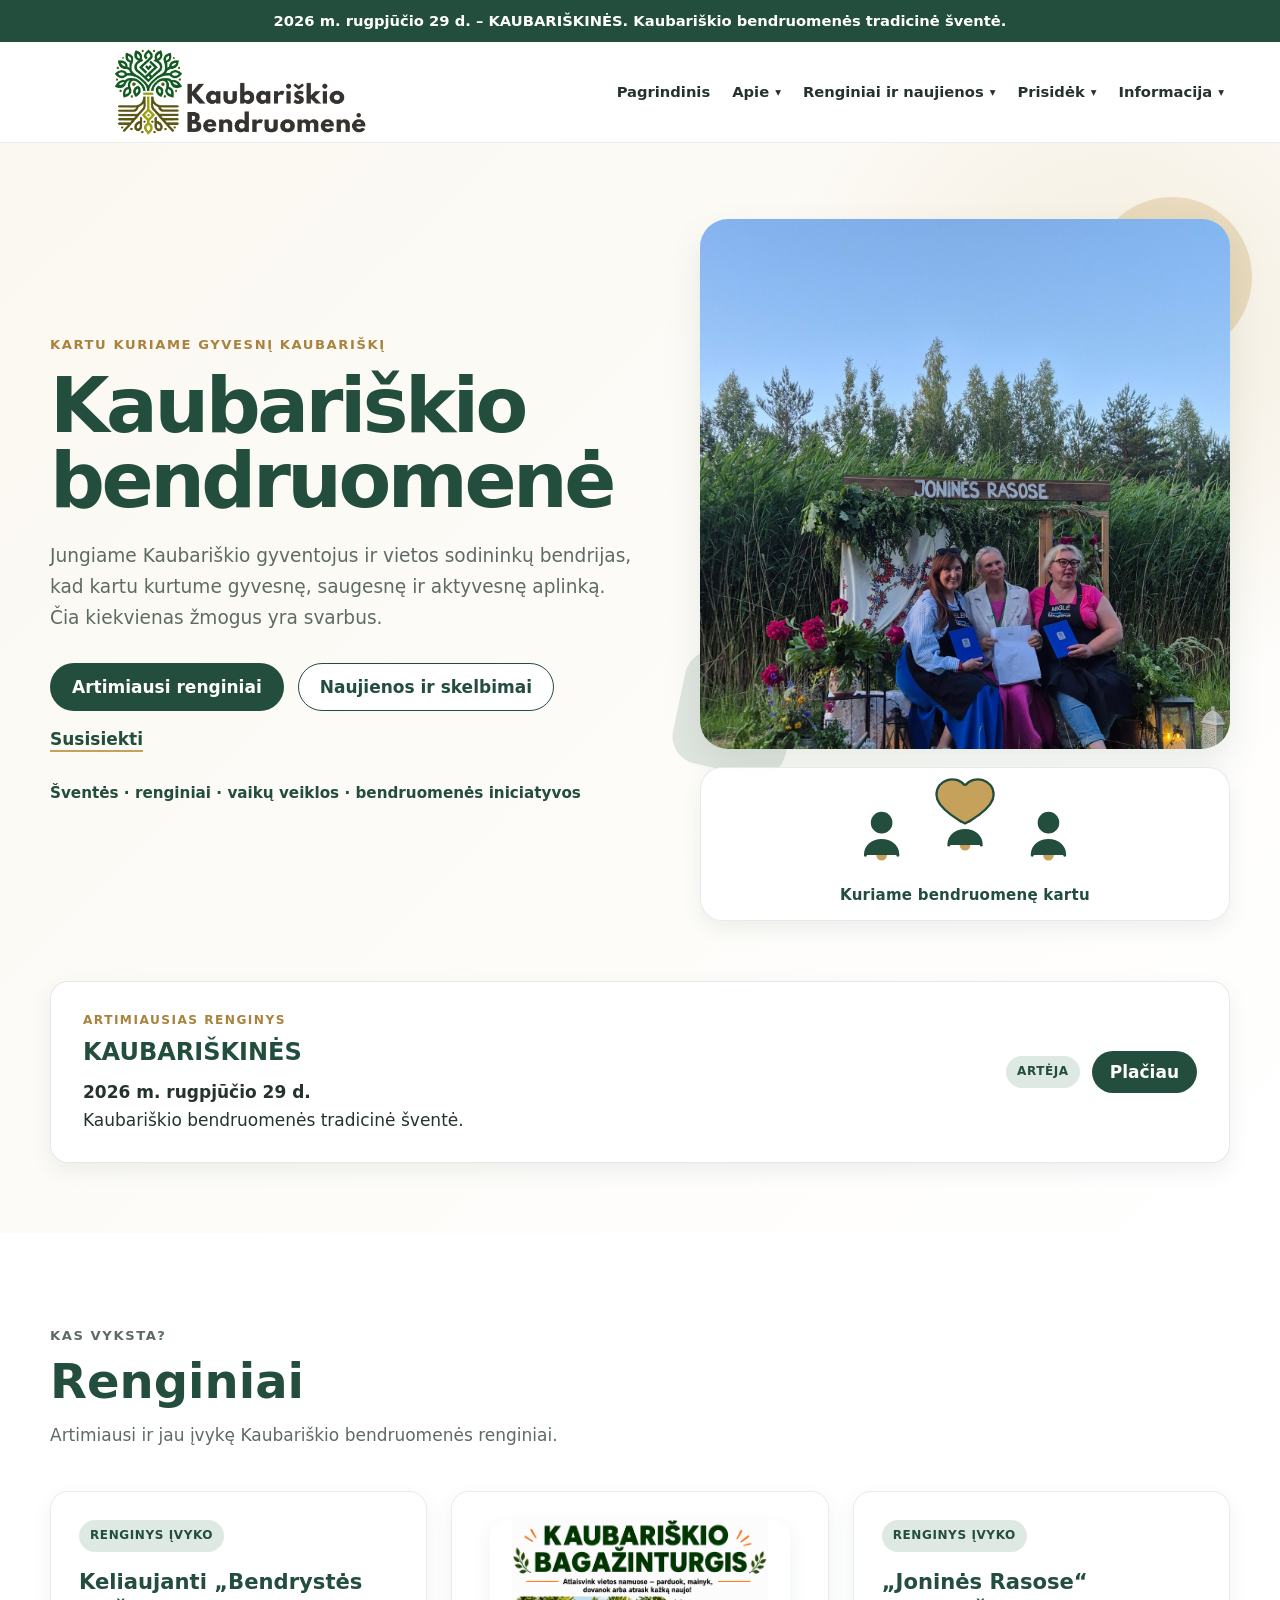
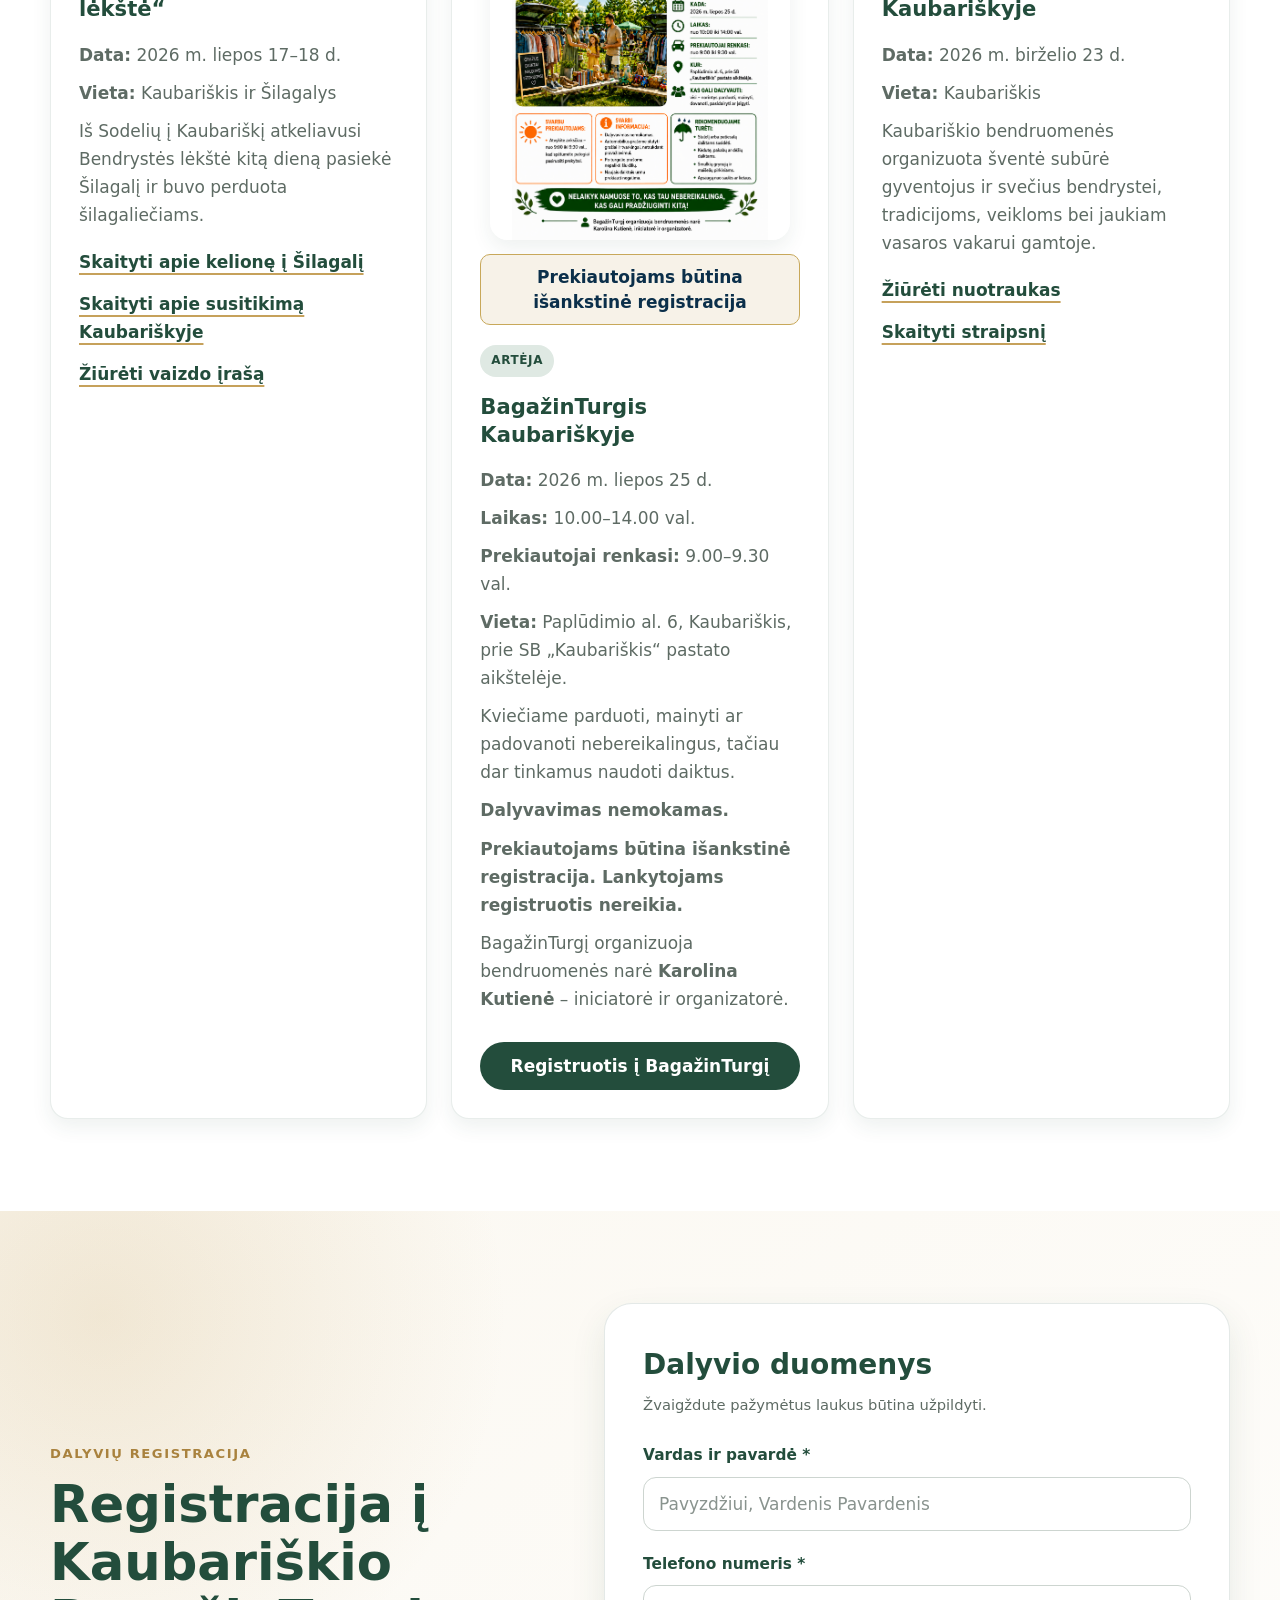
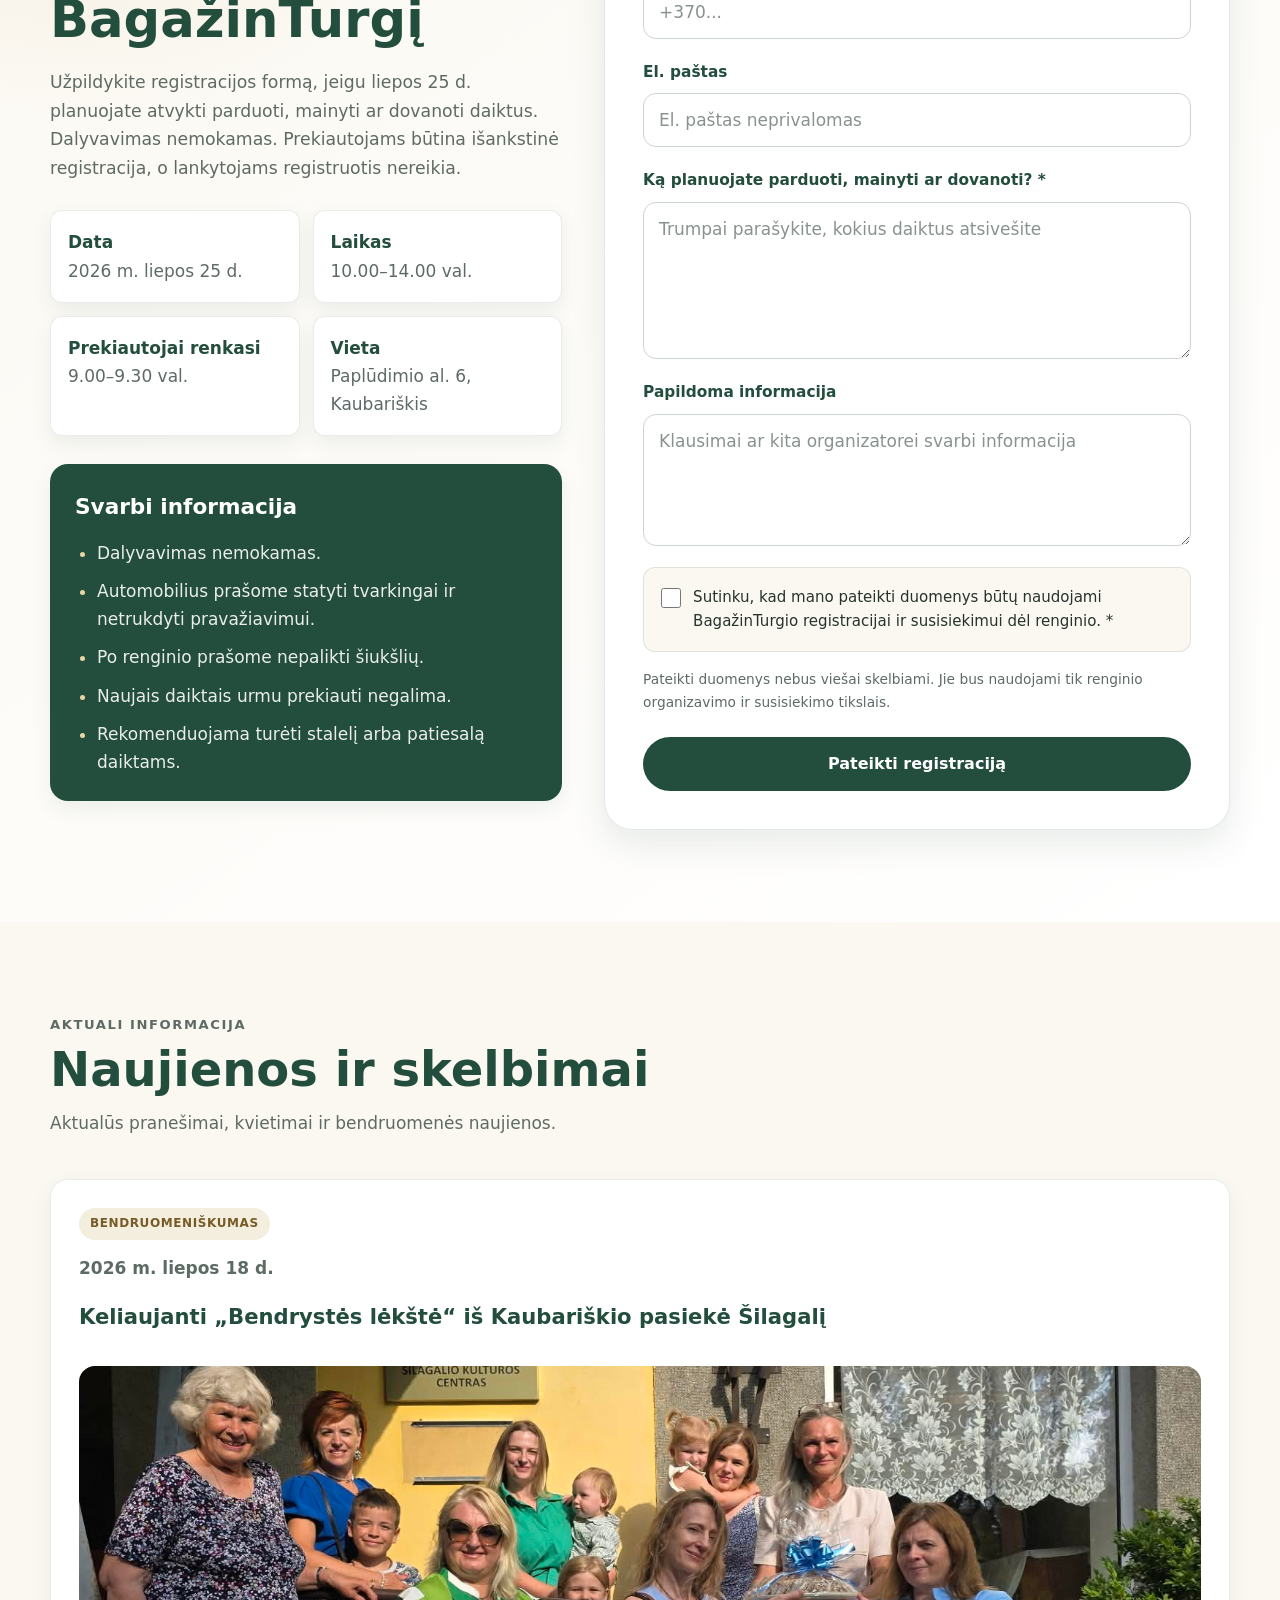
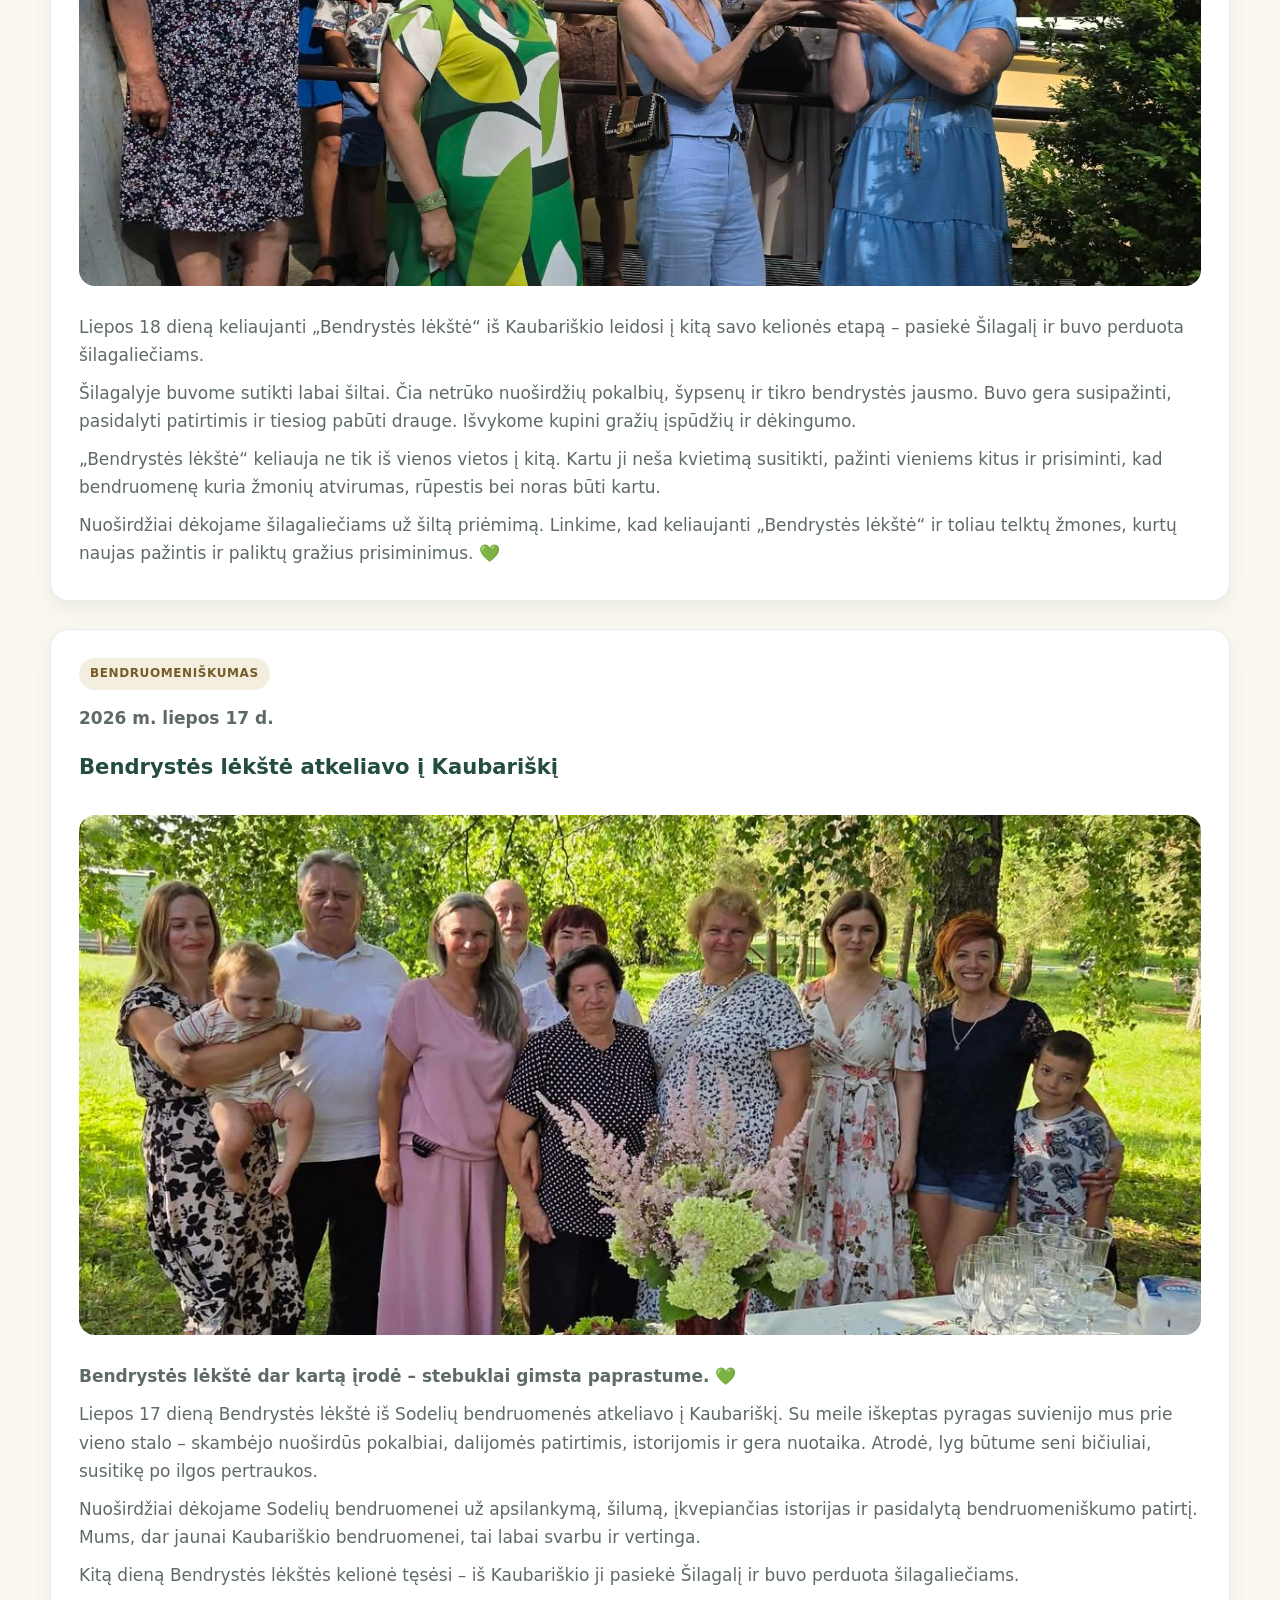
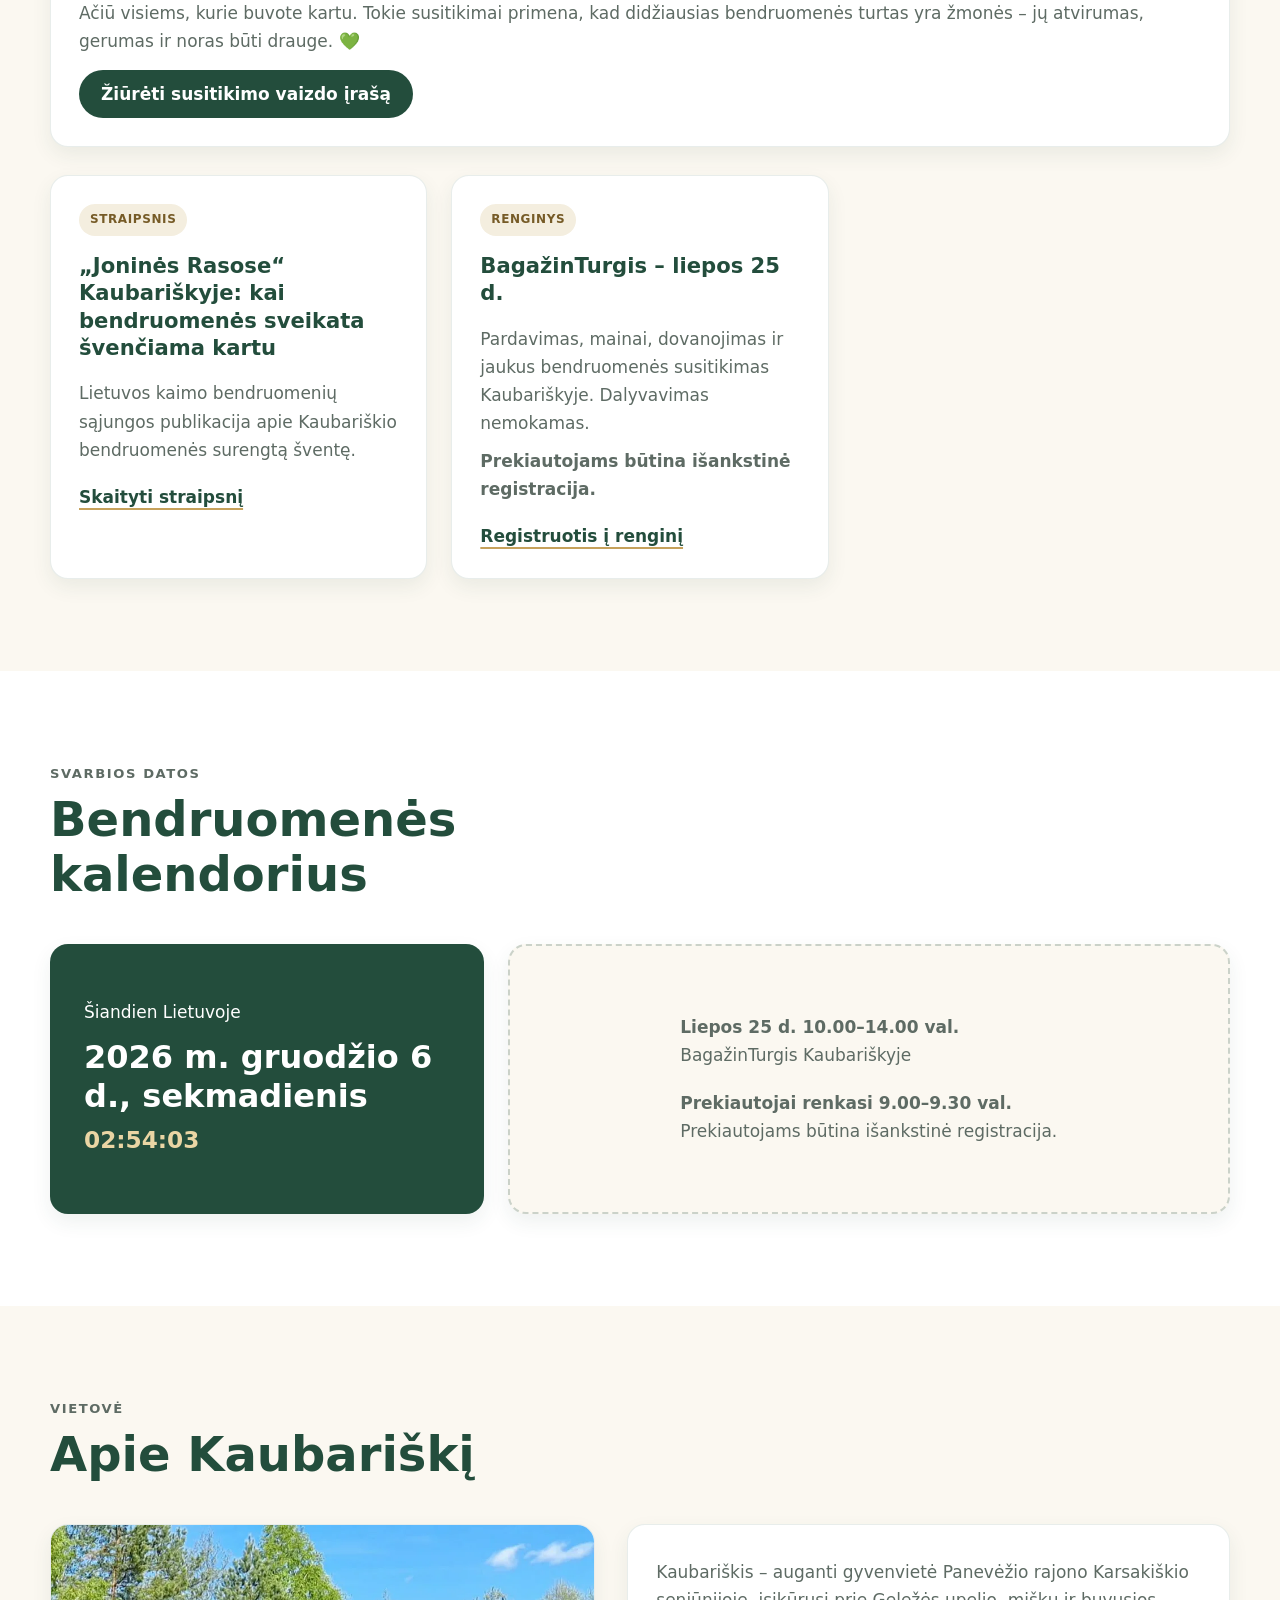
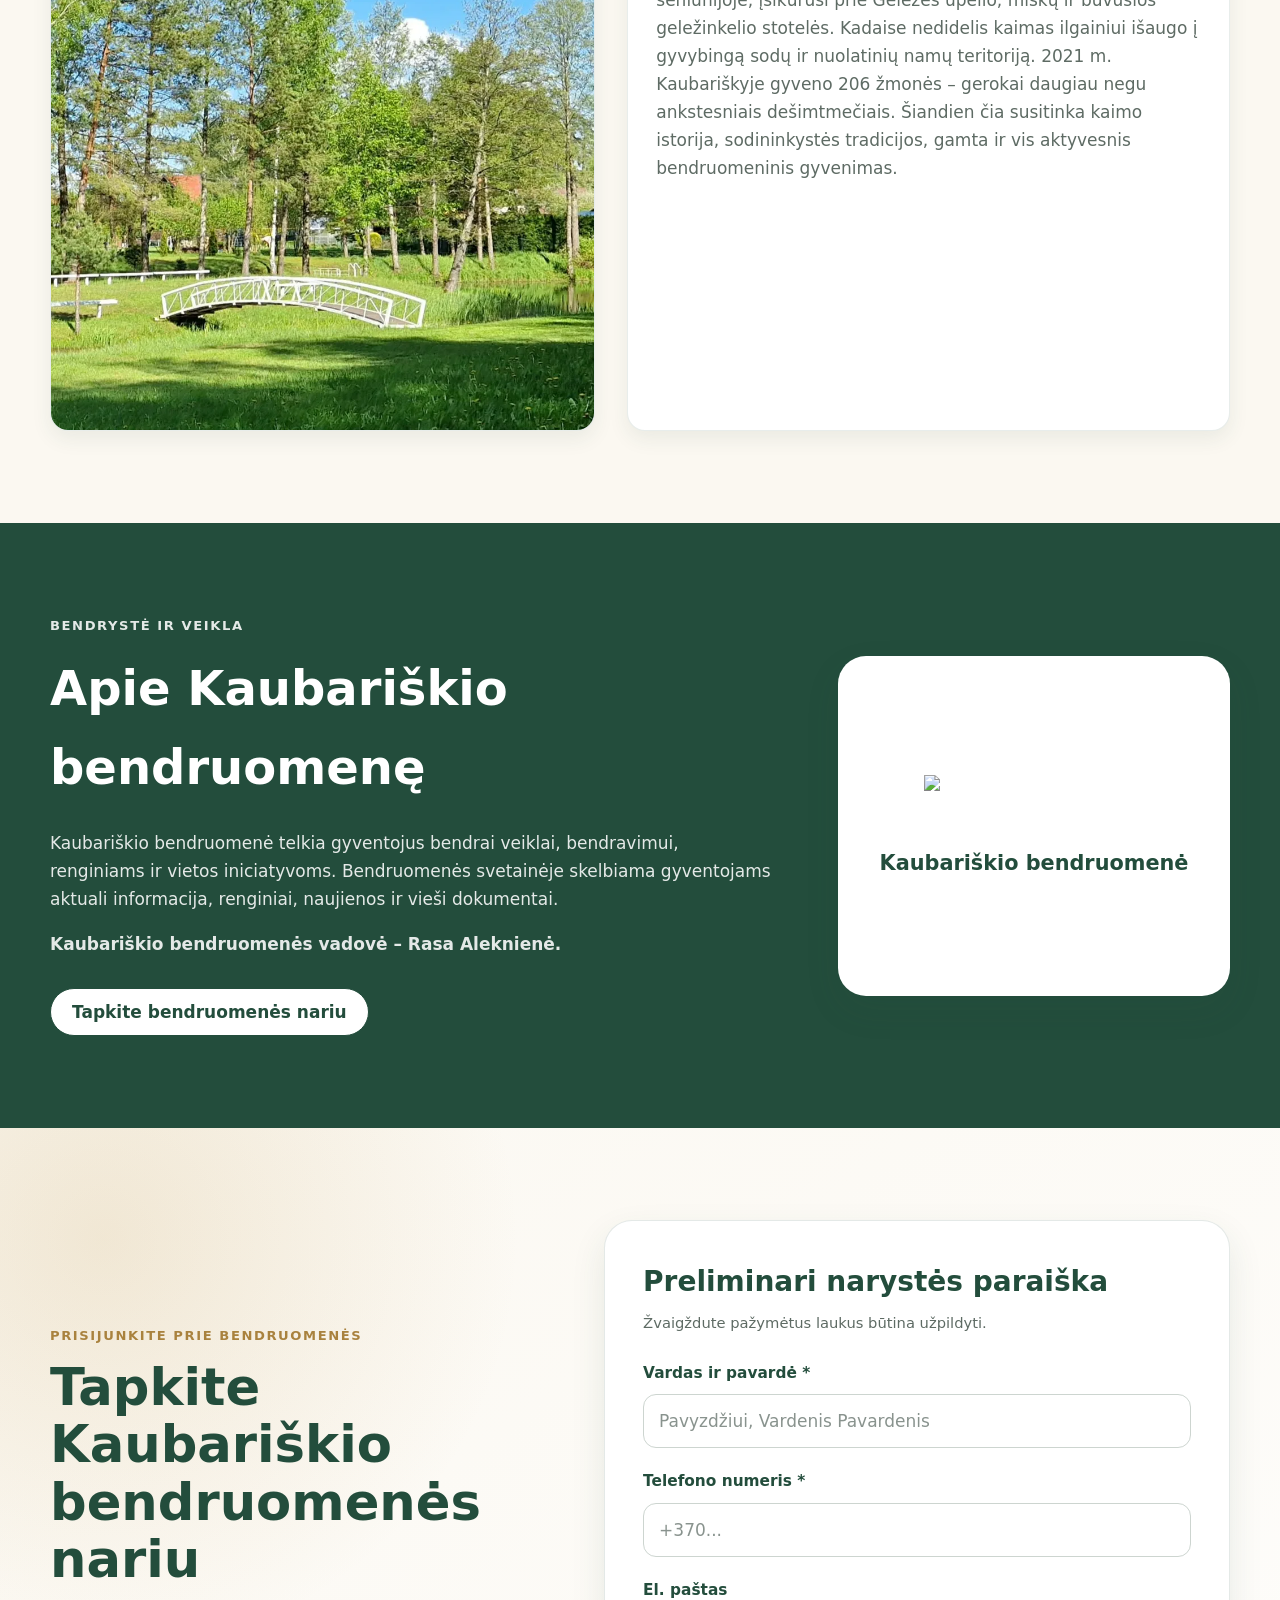
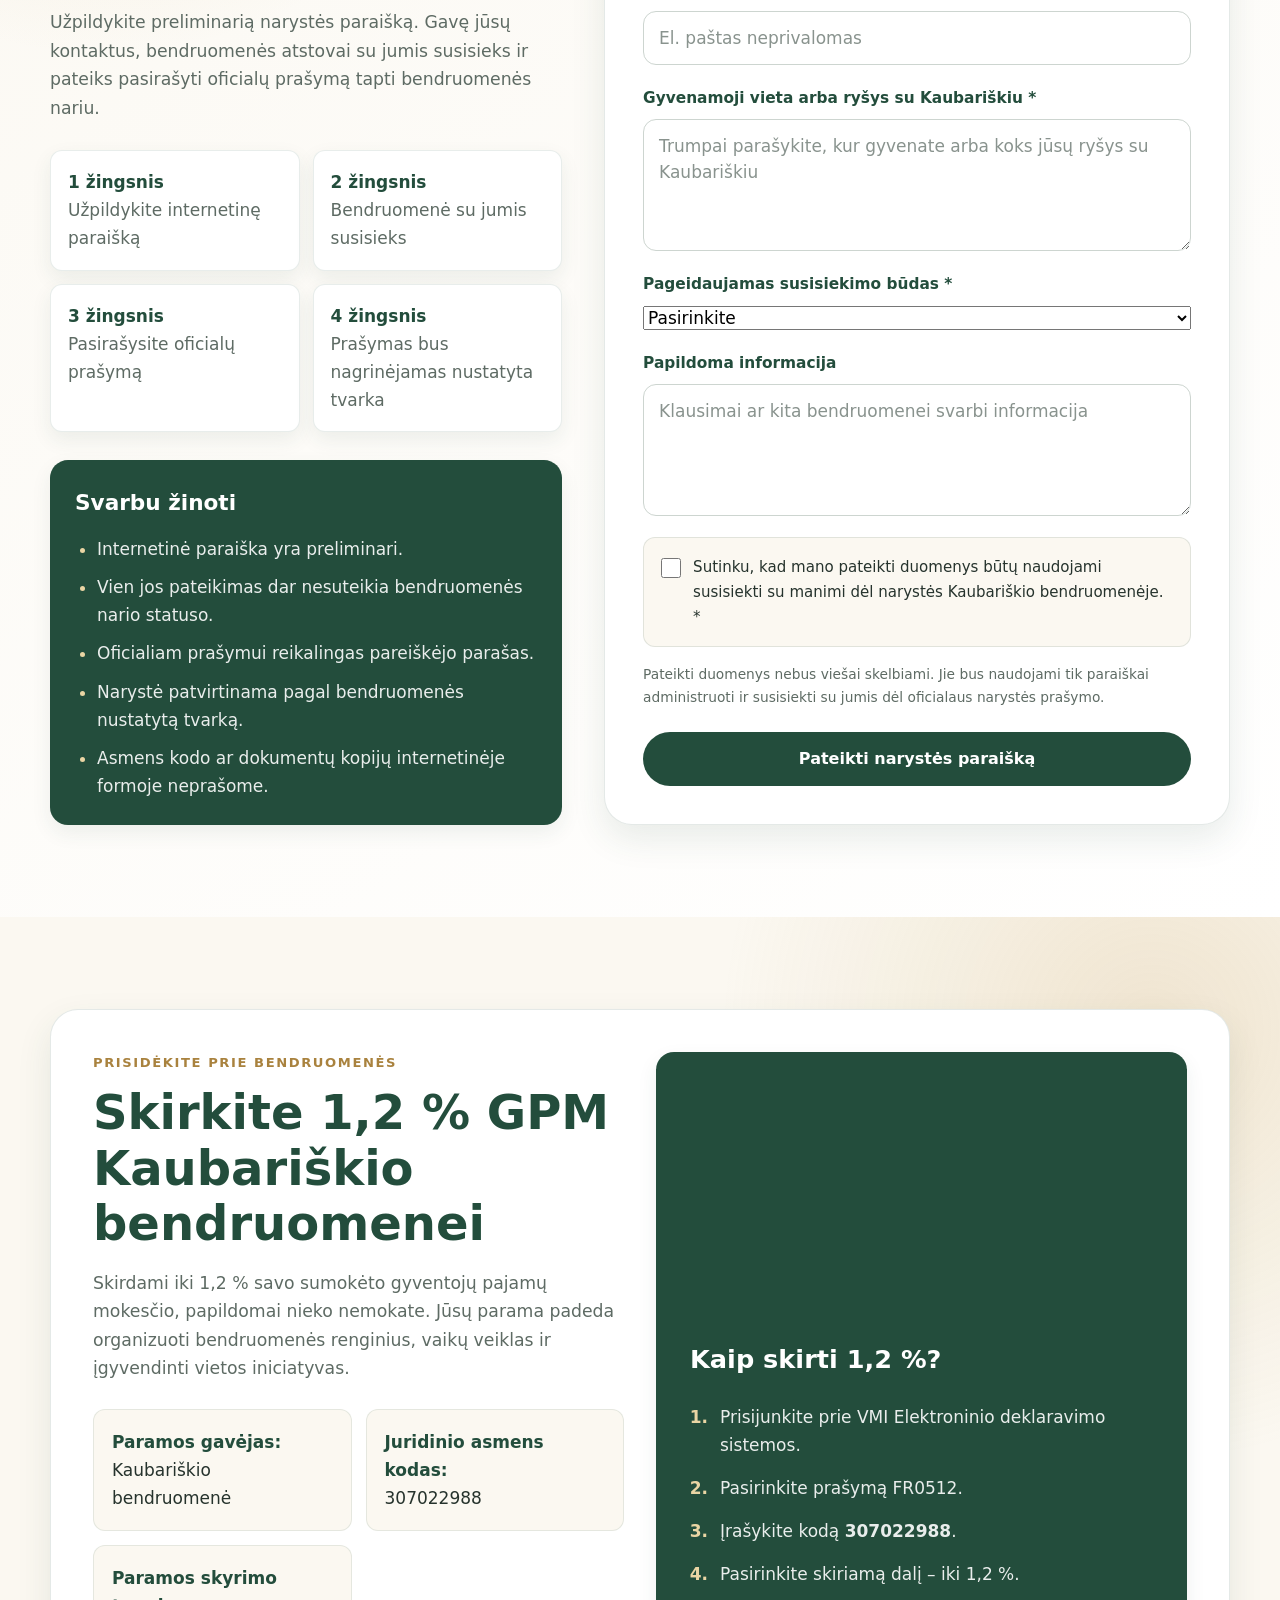
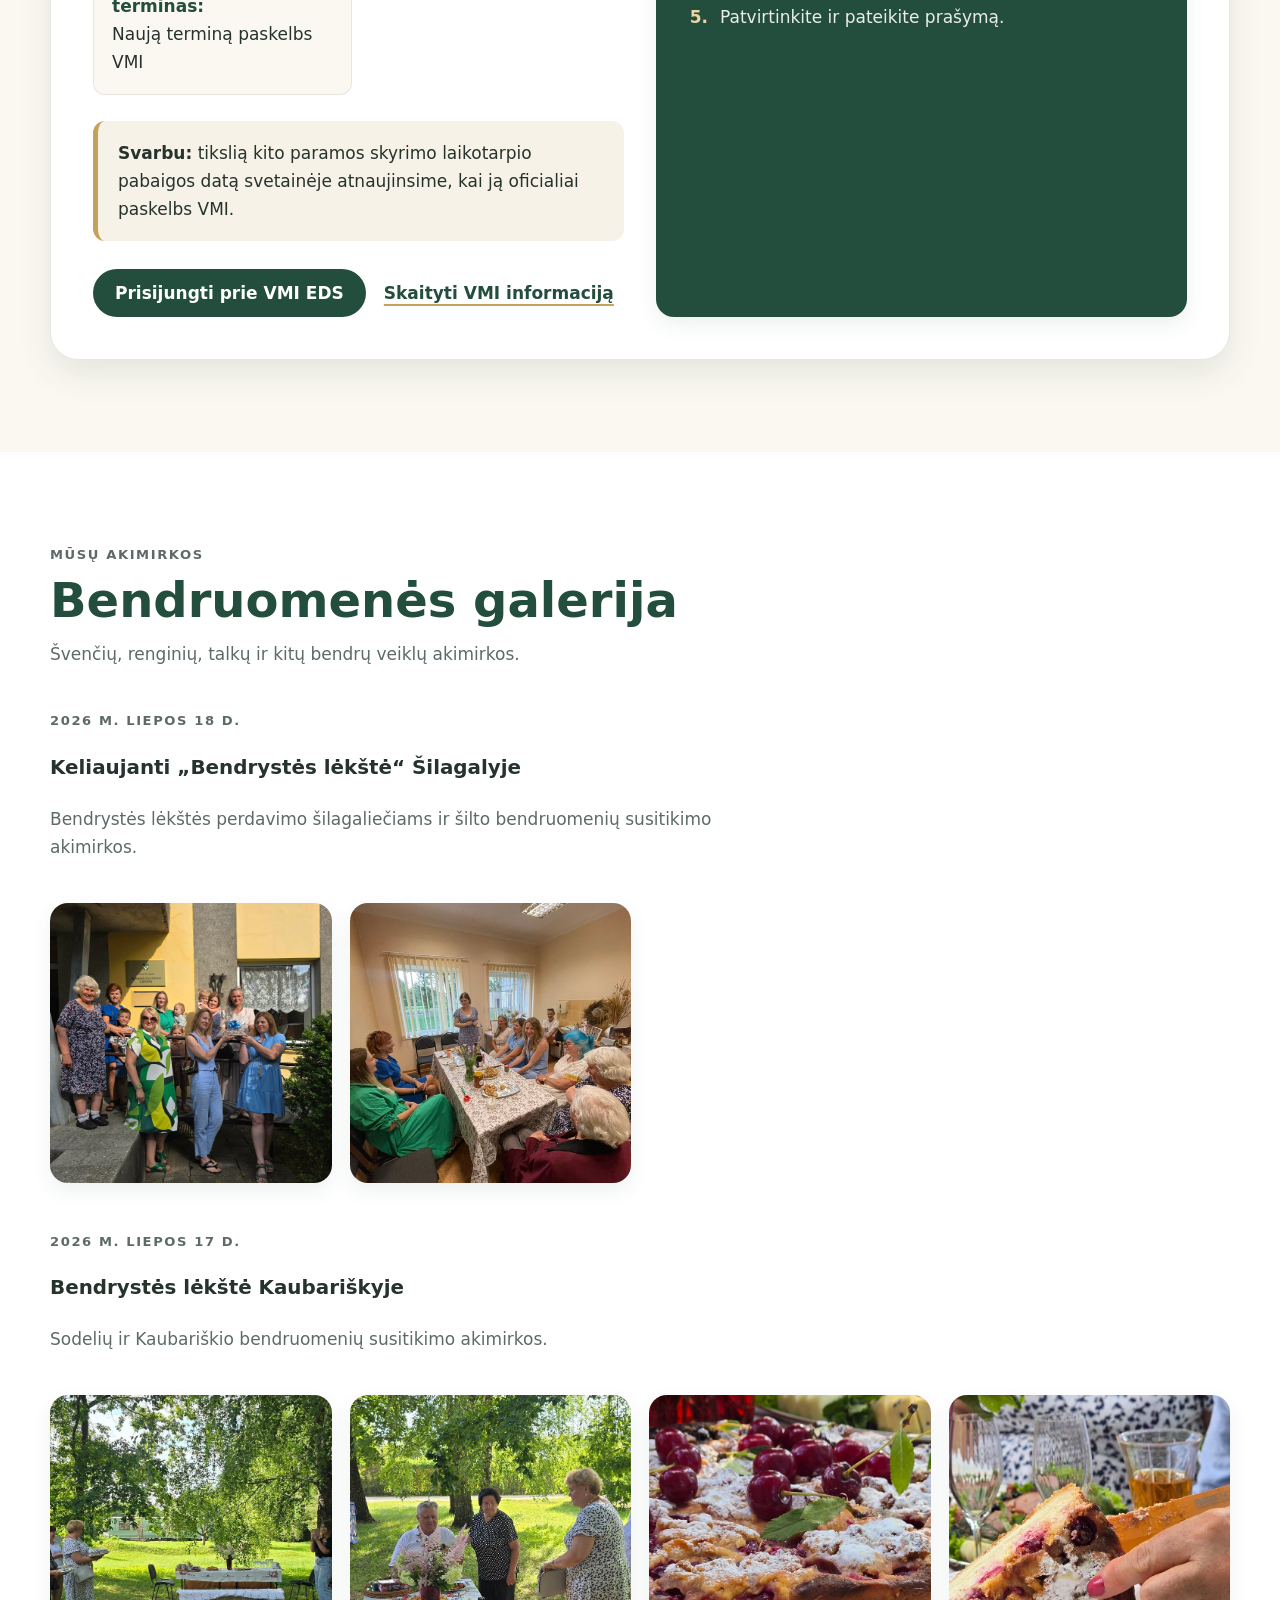
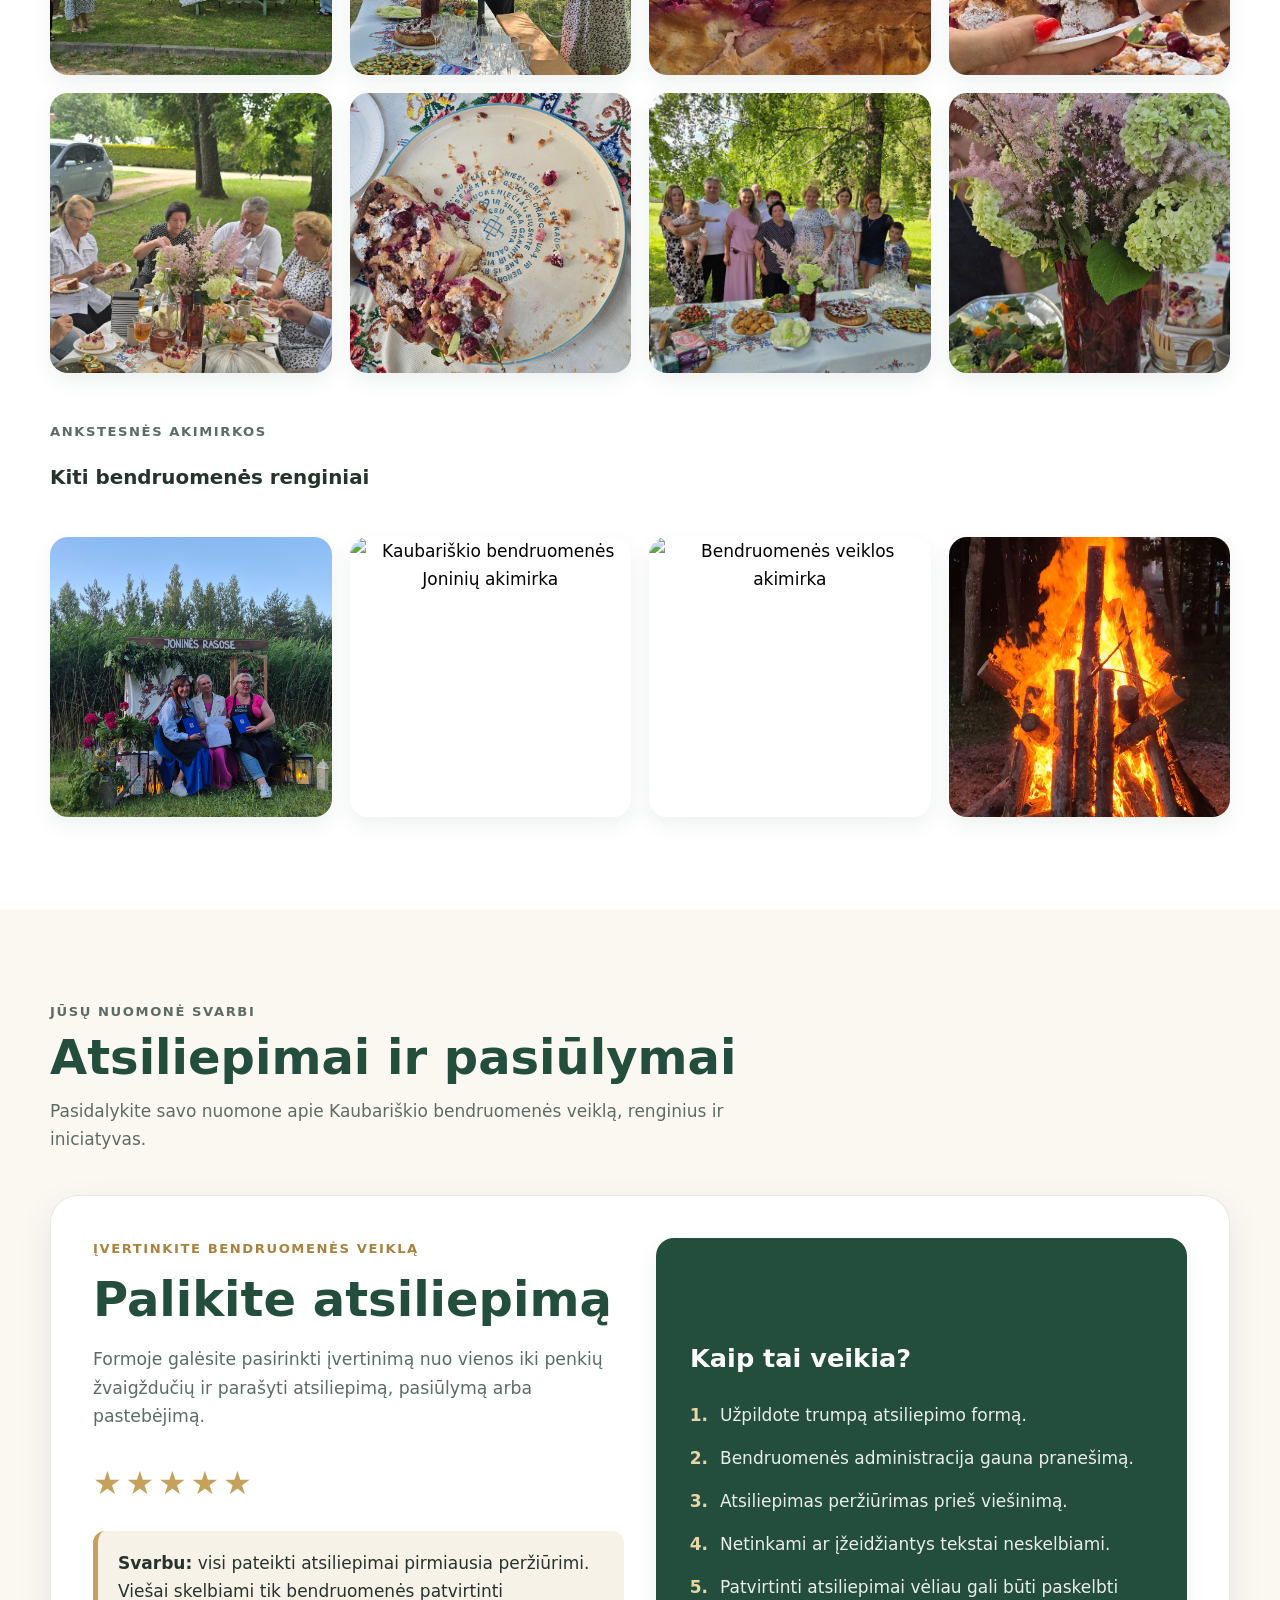
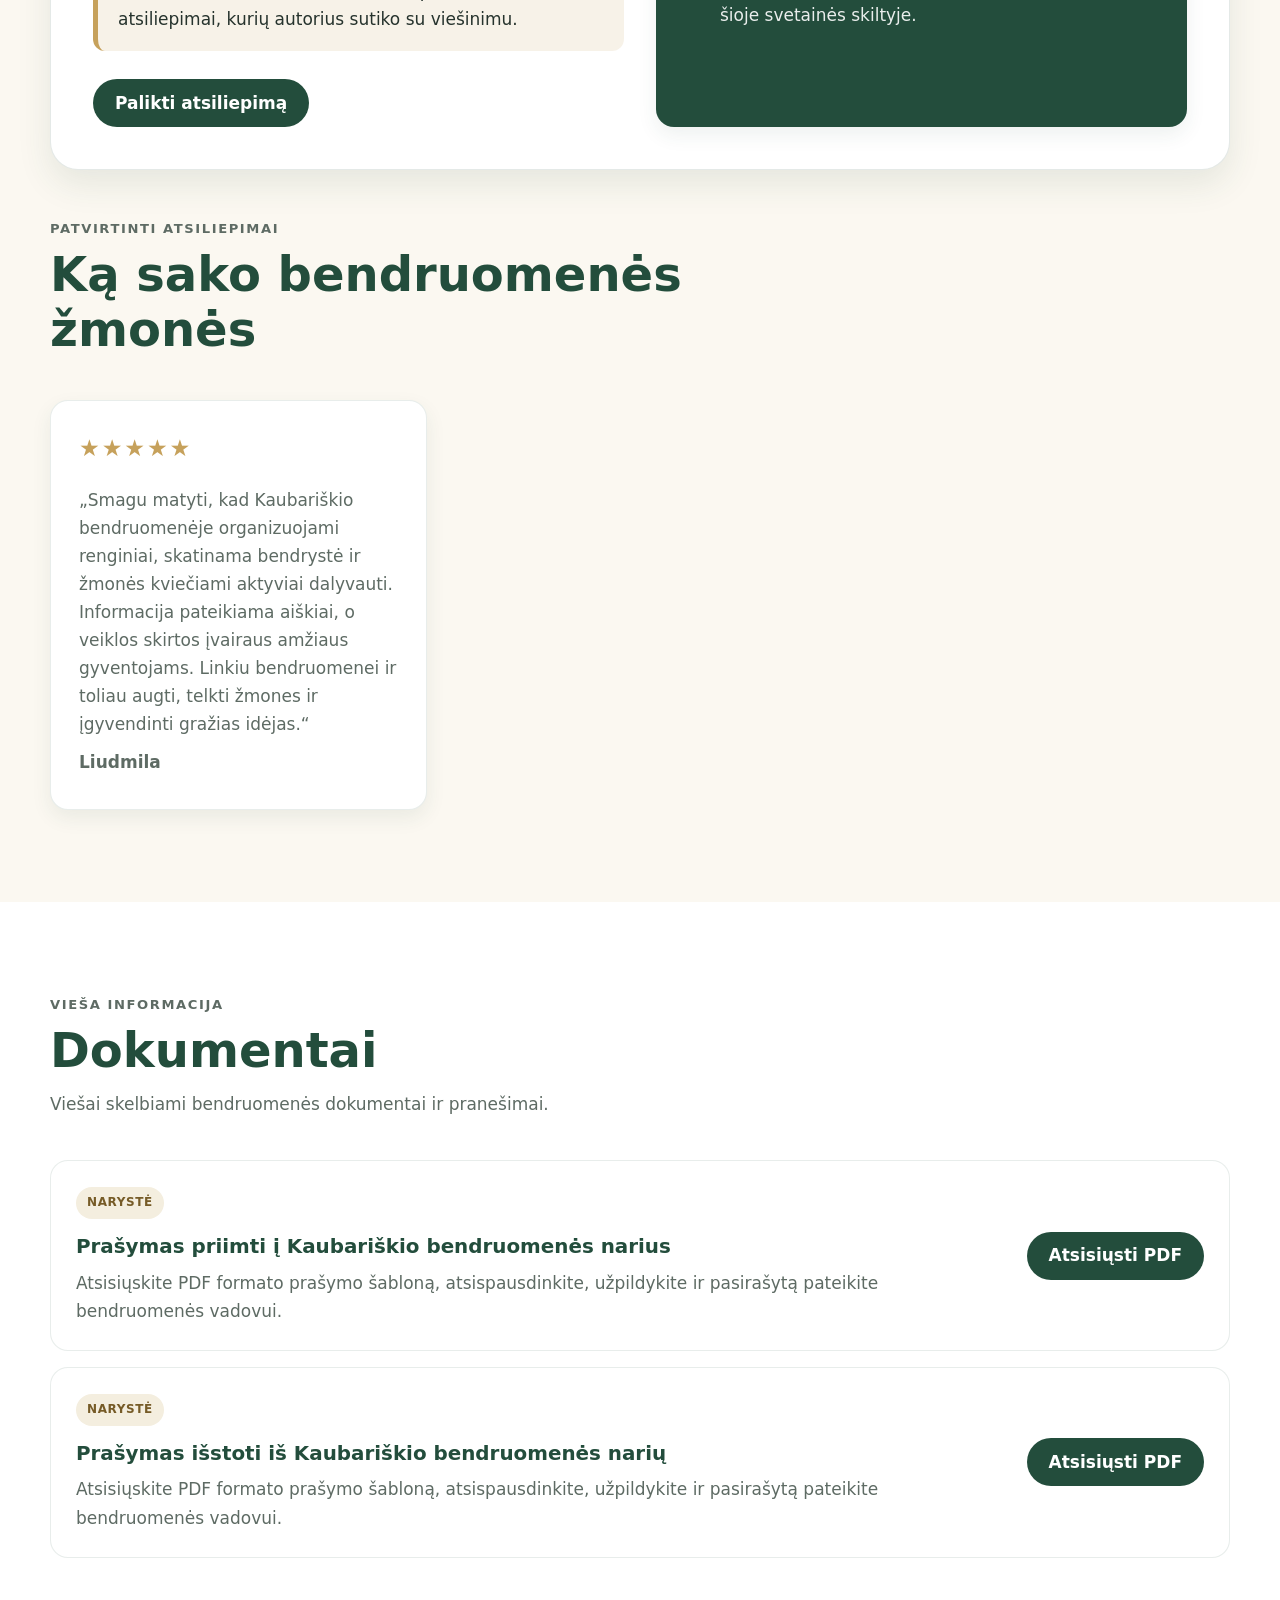
==== index.html @ e6b02a05 "Pridėta skiltis Apie Kaubariškį" ====
<!DOCTYPE html>
<html lang="lt">
<head>
  <meta charset="UTF-8">

  <meta
    name="viewport"
    content="width=device-width, initial-scale=1.0"
  >

  <meta
    name="description"
    content="Kaubariškio bendruomenės renginiai, naujienos, narystė, atsiliepimai, dokumentai ir kontaktinė informacija."
  >

  <title>Kaubariškio bendruomenė</title>

  <link rel="stylesheet" href="style.css">
</head>

<body>

  <div id="reading-progress" aria-hidden="true"></div>

  <div class="announcement-bar">
    <p>
      2026 m. rugpjūčio 29 d. – KAUBARIŠKINĖS. Kaubariškio
      bendruomenės tradicinė šventė.
    </p>
  </div>

  <header class="site-header">
    <div class="container header-inner">

      <a
        class="logo-link"
        href="#pagrindinis"
        aria-label="Grįžti į pradžią"
      >
        <img
          src="images/logo-horizontal.png"
          alt="Kaubariškio bendruomenės logotipas"
          class="main-logo"
        >
      </a>

      <button
        class="mobile-menu-button"
        id="mobile-menu-button"
        type="button"
        aria-label="Atidaryti meniu"
        aria-expanded="false"
        aria-controls="main-navigation"
      >
        <span aria-hidden="true">☰</span>
        <span>MENIU</span>
      </button>

      <nav
        id="main-navigation"
        class="main-navigation"
        aria-label="Pagrindinė navigacija"
      >
        <div class="mobile-drawer-header">
          <span>Meniu</span>

          <button
            class="mobile-menu-close"
            id="mobile-menu-close"
            type="button"
            aria-label="Uždaryti meniu"
          >
            ×
          </button>
        </div>

        <a href="#pagrindinis" class="nav-link">Pagrindinis</a>

        <div class="nav-group">
          <button
            class="nav-group-toggle"
            type="button"
            aria-haspopup="true"
            aria-expanded="false"
            aria-controls="nav-apie"
          >
            Apie
            <span aria-hidden="true">▾</span>
          </button>

          <div
            id="nav-apie"
            class="nav-submenu"
          >
            <a href="#apie-kaubariski">Apie Kaubariškį</a>
            <a href="#apie-mus">Apie bendruomenę</a>
          </div>
        </div>

        <div class="nav-group">
          <button
            class="nav-group-toggle"
            type="button"
            aria-haspopup="true"
            aria-expanded="false"
            aria-controls="nav-renginiai"
          >
            Renginiai ir naujienos
            <span aria-hidden="true">▾</span>
          </button>

          <div
            id="nav-renginiai"
            class="nav-submenu"
          >
            <a href="#artimiausi-renginiai">Artimiausi renginiai</a>
            <a href="#naujienos">Naujienos ir skelbimai</a>
            <a href="#kalendorius">Kalendorius</a>
            <a href="#galerija">Galerija</a>
          </div>
        </div>

        <div class="nav-group">
          <button
            class="nav-group-toggle"
            type="button"
            aria-haspopup="true"
            aria-expanded="false"
            aria-controls="nav-prisidek"
          >
            Prisidėk
            <span aria-hidden="true">▾</span>
          </button>

          <div
            id="nav-prisidek"
            class="nav-submenu"
          >
            <a href="#naryste">Narystė</a>
            <a href="#parama">Parama</a>
            <a href="#atsiliepimai">Atsiliepimai ir pasiūlymai</a>
          </div>
        </div>

        <div class="nav-group">
          <button
            class="nav-group-toggle"
            type="button"
            aria-haspopup="true"
            aria-expanded="false"
            aria-controls="nav-informacija"
          >
            Informacija
            <span aria-hidden="true">▾</span>
          </button>

          <div
            id="nav-informacija"
            class="nav-submenu"
          >
            <a href="#dokumentai">Dokumentai</a>
            <a href="#kontaktai">Kontaktai</a>
          </div>
        </div>
      </nav>

    </div>
  </header>

  <div
    class="mobile-menu-overlay"
    id="mobile-menu-overlay"
    hidden
  ></div>

  <main>

    <section id="pagrindinis" class="hero-section">
      <div class="container hero-grid">

        <div class="hero-content">

          <p class="eyebrow">
            Kartu kuriame gyvesnį Kaubariškį
          </p>

          <h1>Kaubariškio bendruomenė</h1>

          <p class="hero-intro">
            Jungiame Kaubariškio gyventojus ir vietos sodininkų
            bendrijas, kad kartu kurtume gyvesnę, saugesnę ir
            aktyvesnę aplinką. Čia kiekvienas žmogus yra svarbus.
          </p>

          <div class="hero-buttons">

            <a
              class="button button-primary"
              href="#renginiai"
            >
              Artimiausi renginiai
            </a>

            <a
              class="button button-secondary"
              href="#naujienos"
            >
              Naujienos ir skelbimai
            </a>

            <a
              class="text-link"
              href="#kontaktai"
            >
              Susisiekti
            </a>

          </div>

          <p class="activity-line">
            Šventės · renginiai · vaikų veiklos · bendruomenės iniciatyvos
          </p>

        </div>

        <div class="hero-visual-column">

          <div class="hero-image-wrapper">

            <img
              src="images/hero-jonines.jpg"
              alt="Kaubariškio bendruomenės renginio akimirka"
              class="hero-image"
              fetchpriority="high"
            >

          </div>

          <div
            class="community-animation-card"
            aria-hidden="true"
          >

            <svg
              class="community-animation"
              viewBox="0 0 360 145"
              xmlns="http://www.w3.org/2000/svg"
            >

              <path
                class="community-path community-path-one"
                d="M72 105 C110 65, 143 59, 180 92"
              />

              <path
                class="community-path community-path-two"
                d="M180 92 C217 59, 250 65, 288 105"
              />

              <path
                class="community-path community-path-three"
                d="M72 105 C130 132, 230 132, 288 105"
              />

              <circle
                class="community-dot community-dot-one"
                cx="72"
                cy="105"
                r="7"
              />

              <circle
                class="community-dot community-dot-two"
                cx="180"
                cy="92"
                r="7"
              />

              <circle
                class="community-dot community-dot-three"
                cx="288"
                cy="105"
                r="7"
              />

              <g class="community-person community-person-one">
                <circle cx="72" cy="63" r="12" />
                <path d="M51 105 C51 80, 93 80, 93 105" />
              </g>

              <g class="community-person community-person-two">
                <circle cx="180" cy="50" r="12" />
                <path d="M159 92 C159 67, 201 67, 201 92" />
              </g>

              <g class="community-person community-person-three">
                <circle cx="288" cy="63" r="12" />
                <path d="M267 105 C267 80, 309 80, 309 105" />
              </g>

              <g class="community-heart">

                <path
                  d="M180 15
                     C168 0, 143 7, 143 27
                     C143 46, 180 64, 180 64
                     C180 64, 217 46, 217 27
                     C217 7, 192 0, 180 15"
                />

              </g>

            </svg>

            <p class="community-animation-text">
              Kuriame bendruomenę kartu
            </p>

          </div>

        </div>

      </div>

      <div class="container">

        <article
          id="artimiausi-renginiai"
          class="featured-event-card"
        >

          <div>

            <p class="event-label">
              ARTIMIAUSIAS RENGINYS
            </p>

            <h2>
              KAUBARIŠKINĖS
            </h2>

            <p>
              <strong>2026 m. rugpjūčio 29 d.</strong><br>
              Kaubariškio bendruomenės tradicinė šventė.
            </p>

          </div>

          <div class="event-card-actions">

            <span class="status-badge">
              ARTĖJA
            </span>

            <a
              href="#renginiai"
              class="button button-small"
            >
              Plačiau
            </a>

          </div>

        </article>

      </div>
    </section>

    <section id="renginiai" class="section">
      <div class="container">

        <div class="section-heading">

          <p class="eyebrow">
            Kas vyksta?
          </p>

          <h2>Renginiai</h2>

          <p>
            Artimiausi ir jau įvykę Kaubariškio bendruomenės renginiai.
          </p>

        </div>

        <div class="card-grid three-columns">

          <article
            id="bendrystes-lekste"
            class="content-card"
          >

            <span class="status-badge">
              RENGINYS ĮVYKO
            </span>

            <h3>
              Keliaujanti „Bendrystės lėkštė“
            </h3>

            <p>
              <strong>Data:</strong>
              2026 m. liepos 17–18 d.
            </p>

            <p>
              <strong>Vieta:</strong>
              Kaubariškis ir Šilagalys
            </p>

            <p>
              Iš Sodelių į Kaubariškį atkeliavusi Bendrystės lėkštė
              kitą dieną pasiekė Šilagalį ir buvo perduota
              šilagaliečiams.
            </p>

            <a
              href="#bendrystes-lekste-silagalyje-naujiena"
              class="card-link"
            >
              Skaityti apie kelionę į Šilagalį
            </a>

            <a
              href="#bendrystes-lekste-naujiena"
              class="card-link"
            >
              Skaityti apie susitikimą Kaubariškyje
            </a>

            <a
              href="https://www.facebook.com/share/r/1BbCs1cFWz/"
              class="card-link"
              target="_blank"
              rel="noopener noreferrer"
            >
              Žiūrėti vaizdo įrašą
            </a>

          </article>

          <article
            id="bagazinturgis"
            class="content-card"
          >

            <button
              class="event-poster-button gallery-item"
              type="button"
              aria-label="Atidaryti BagažinTurgio skelbimą"
              style="
                display: block;
                width: min(100%, 300px);
                margin: 0 auto 14px;
              "
            >

              <img
                src="images/bagazinturgis-2026-07-25.png"
                alt="Kaubariškio BagažinTurgio skelbimas"
                class="event-poster-image"
                loading="lazy"
              >

            </button>

            <p
              style="
                max-width: 340px;
                margin: 0 auto 20px;
                padding: 10px 14px;
                border: 1px solid #c8a85a;
                border-radius: 10px;
                background: #f7f2e8;
                color: #0b2f4a;
                text-align: center;
                font-weight: 700;
                line-height: 1.45;
              "
            >
              Prekiautojams būtina išankstinė registracija
            </p>

            <span class="status-badge">
              ARTĖJA
            </span>

            <h3>
              BagažinTurgis Kaubariškyje
            </h3>

            <p>
              <strong>Data:</strong>
              2026 m. liepos 25 d.
            </p>

            <p>
              <strong>Laikas:</strong>
              10.00–14.00 val.
            </p>

            <p>
              <strong>Prekiautojai renkasi:</strong>
              9.00–9.30 val.
            </p>

            <p>
              <strong>Vieta:</strong>
              Paplūdimio al. 6, Kaubariškis, prie SB „Kaubariškis“
              pastato aikštelėje.
            </p>

            <p>
              Kviečiame parduoti, mainyti ar padovanoti nebereikalingus,
              tačiau dar tinkamus naudoti daiktus.
            </p>

            <p>
              <strong>Dalyvavimas nemokamas.</strong>
            </p>

            <p>
              <strong>
                Prekiautojams būtina išankstinė registracija.
                Lankytojams registruotis nereikia.
              </strong>
            </p>

            <p>
              BagažinTurgį organizuoja bendruomenės narė
              <strong>Karolina Kutienė</strong> – iniciatorė ir
              organizatorė.
            </p>

            <a
              href="#bagazinturgio-registracija"
              class="button button-primary event-register-button"
            >
              Registruotis į BagažinTurgį
            </a>

          </article>

          <article
            id="jonines-rasose"
            class="content-card"
          >

            <span class="status-badge">
              RENGINYS ĮVYKO
            </span>

            <h3>
              „Joninės Rasose“ Kaubariškyje
            </h3>

            <p>
              <strong>Data:</strong>
              2026 m. birželio 23 d.
            </p>

            <p>
              <strong>Vieta:</strong>
              Kaubariškis
            </p>

            <p>
              Kaubariškio bendruomenės organizuota šventė subūrė
              gyventojus ir svečius bendrystei, tradicijoms, veikloms
              bei jaukiam vasaros vakarui gamtoje.
            </p>

            <a
              href="#galerija"
              class="card-link"
            >
              Žiūrėti nuotraukas
            </a>

            <a
              href="https://lkbs.net/jonines-rasose-kaubariskyje-kai-bendruomenes-sveikata-svenciama-kartu/"
              class="card-link"
              target="_blank"
              rel="noopener noreferrer"
            >
              Skaityti straipsnį
            </a>

          </article>

        </div>

      </div>
    </section>

    <section
      id="bagazinturgio-registracija"
      class="section registration-section"
    >
      <div class="container">

        <div class="registration-layout">

          <div class="registration-information">

            <p class="eyebrow">
              Dalyvių registracija
            </p>

            <h2>
              Registracija į Kaubariškio BagažinTurgį
            </h2>

            <p class="registration-intro">
              Užpildykite registracijos formą, jeigu liepos 25 d.
              planuojate atvykti parduoti, mainyti ar dovanoti daiktus.
              Dalyvavimas nemokamas. Prekiautojams būtina išankstinė
              registracija, o lankytojams registruotis nereikia.
            </p>

            <div class="registration-event-details">

              <p>
                <strong>Data</strong><br>
                2026 m. liepos 25 d.
              </p>

              <p>
                <strong>Laikas</strong><br>
                10.00–14.00 val.
              </p>

              <p>
                <strong>Prekiautojai renkasi</strong><br>
                9.00–9.30 val.
              </p>

              <p>
                <strong>Vieta</strong><br>
                Paplūdimio al. 6, Kaubariškis
              </p>

            </div>

            <div class="registration-rules">

              <h3>Svarbi informacija</h3>

              <ul>
                <li>Dalyvavimas nemokamas.</li>

                <li>
                  Automobilius prašome statyti tvarkingai ir netrukdyti
                  pravažiavimui.
                </li>

                <li>
                  Po renginio prašome nepalikti šiukšlių.
                </li>

                <li>
                  Naujais daiktais urmu prekiauti negalima.
                </li>

                <li>
                  Rekomenduojama turėti stalelį arba patiesalą daiktams.
                </li>
              </ul>

            </div>

          </div>

          <div class="registration-form-card">

            <h3>Dalyvio duomenys</h3>

            <p class="form-required-note">
              Žvaigždute pažymėtus laukus būtina užpildyti.
            </p>

            <form
              id="bagazinturgio-registration-form"
              class="registration-form"
              action="https://script.google.com/macros/s/AKfycbxAo8pCEHTo5eNbe7zWEr3NZS5cnqPhtFqckhrx7pjP05iD-Nhl7WcX8Y4BTlx3MQir/exec"
              method="POST"
              target="registration-response-frame"
            >

              <div class="form-field">

                <label for="registration-name">
                  Vardas ir pavardė *
                </label>

                <input
                  id="registration-name"
                  name="vardas"
                  type="text"
                  autocomplete="name"
                  required
                  maxlength="120"
                  placeholder="Pavyzdžiui, Vardenis Pavardenis"
                >

              </div>

              <div class="form-field">

                <label for="registration-phone">
                  Telefono numeris *
                </label>

                <input
                  id="registration-phone"
                  name="telefonas"
                  type="tel"
                  autocomplete="tel"
                  required
                  maxlength="40"
                  placeholder="+370..."
                >

              </div>

              <div class="form-field">

                <label for="registration-email">
                  El. paštas
                </label>

                <input
                  id="registration-email"
                  name="el_pastas"
                  type="email"
                  autocomplete="email"
                  maxlength="160"
                  placeholder="El. paštas neprivalomas"
                >

              </div>

              <div class="form-field">

                <label for="registration-items">
                  Ką planuojate parduoti, mainyti ar dovanoti? *
                </label>

                <textarea
                  id="registration-items"
                  name="prekes"
                  required
                  maxlength="1000"
                  rows="5"
                  placeholder="Trumpai parašykite, kokius daiktus atsivešite"
                ></textarea>

              </div>

              <div class="form-field">

                <label for="registration-notes">
                  Papildoma informacija
                </label>

                <textarea
                  id="registration-notes"
                  name="pastabos"
                  maxlength="1000"
                  rows="4"
                  placeholder="Klausimai ar kita organizatorei svarbi informacija"
                ></textarea>

              </div>

              <div class="form-honeypot" aria-hidden="true">

                <label for="registration-website">
                  Interneto svetainė
                </label>

                <input
                  id="registration-website"
                  name="website"
                  type="text"
                  tabindex="-1"
                  autocomplete="off"
                >

              </div>

              <label class="form-consent">

                <input
                  id="registration-consent"
                  name="sutikimas"
                  type="checkbox"
                  value="taip"
                  required
                >

                <span>
                  Sutinku, kad mano pateikti duomenys būtų naudojami
                  BagažinTurgio registracijai ir susisiekimui dėl
                  renginio. *
                </span>

              </label>

              <p class="form-privacy-note">
                Pateikti duomenys nebus viešai skelbiami. Jie bus
                naudojami tik renginio organizavimo ir susisiekimo
                tikslais.
              </p>

              <button
                id="registration-submit-button"
                class="button button-primary registration-submit-button"
                type="submit"
              >
                Pateikti registraciją
              </button>

              <p
                id="registration-form-message"
                class="registration-form-message"
                aria-live="polite"
              ></p>

            </form>

            <iframe
              id="registration-response-frame"
              name="registration-response-frame"
              title="Registracijos atsakymas"
              hidden
            ></iframe>

          </div>

        </div>

      </div>
    </section>

    <section id="naujienos" class="section section-sand">
      <div class="container">

        <div class="section-heading">

          <p class="eyebrow">
            Aktuali informacija
          </p>

          <h2>Naujienos ir skelbimai</h2>

          <p>
            Aktualūs pranešimai, kvietimai ir bendruomenės naujienos.
          </p>

        </div>

        <article
          id="bendrystes-lekste-silagalyje-naujiena"
          class="content-card"
          style="margin-bottom: 28px;"
        >

          <span class="category-label">
            BENDRUOMENIŠKUMAS
          </span>

          <p style="margin-top: 14px;">
            <strong>2026 m. liepos 18 d.</strong>
          </p>

          <h3>
            Keliaujanti „Bendrystės lėkštė“ iš Kaubariškio pasiekė
            Šilagalį
          </h3>

          <img
            src="images/bendrystes-lekste-silagalys-01-perdavimas.jpg"
            alt="Kaubariškio ir Šilagalio žmonės perduodant Bendrystės lėkštę prie Šilagalio kultūros centro"
            loading="lazy"
            style="
              display: block;
              width: 100%;
              max-height: 520px;
              margin: 22px 0;
              border-radius: 16px;
              object-fit: cover;
              object-position: center;
            "
          >

          <p>
            Liepos 18 dieną keliaujanti „Bendrystės lėkštė“ iš
            Kaubariškio leidosi į kitą savo kelionės etapą – pasiekė
            Šilagalį ir buvo perduota šilagaliečiams.
          </p>

          <p>
            Šilagalyje buvome sutikti labai šiltai. Čia netrūko
            nuoširdžių pokalbių, šypsenų ir tikro bendrystės jausmo.
            Buvo gera susipažinti, pasidalyti patirtimis ir tiesiog
            pabūti drauge. Išvykome kupini gražių įspūdžių ir
            dėkingumo.
          </p>

          <p>
            „Bendrystės lėkštė“ keliauja ne tik iš vienos vietos į
            kitą. Kartu ji neša kvietimą susitikti, pažinti vieniems
            kitus ir prisiminti, kad bendruomenę kuria žmonių
            atvirumas, rūpestis bei noras būti kartu.
          </p>

          <p>
            Nuoširdžiai dėkojame šilagaliečiams už šiltą priėmimą.
            Linkime, kad keliaujanti „Bendrystės lėkštė“ ir toliau
            telktų žmones, kurtų naujas pažintis ir paliktų gražius
            prisiminimus. 💚
          </p>

        </article>

        <article
          id="bendrystes-lekste-naujiena"
          class="content-card"
          style="margin-bottom: 28px;"
        >

          <span class="category-label">
            BENDRUOMENIŠKUMAS
          </span>

          <p style="margin-top: 14px;">
            <strong>2026 m. liepos 17 d.</strong>
          </p>

          <h3>
            Bendrystės lėkštė atkeliavo į Kaubariškį
          </h3>

          <img
            src="images/bendrystes-lekste-07-bendra-nuotrauka.jpg"
            alt="Sodelių ir Kaubariškio bendruomenių bendra nuotrauka prie vaišių stalo"
            loading="lazy"
            style="
              display: block;
              width: 100%;
              max-height: 520px;
              margin: 22px 0;
              border-radius: 16px;
              object-fit: cover;
              object-position: center;
            "
          >

          <p>
            <strong>
              Bendrystės lėkštė dar kartą įrodė – stebuklai gimsta
              paprastume. 💚
            </strong>
          </p>

          <p>
            Liepos 17 dieną Bendrystės lėkštė iš Sodelių bendruomenės
            atkeliavo į Kaubariškį. Su meile iškeptas pyragas suvienijo
            mus prie vieno stalo – skambėjo nuoširdūs pokalbiai,
            dalijomės patirtimis, istorijomis ir gera nuotaika.
            Atrodė, lyg būtume seni bičiuliai, susitikę po ilgos
            pertraukos.
          </p>

          <p>
            Nuoširdžiai dėkojame Sodelių bendruomenei už apsilankymą,
            šilumą, įkvepiančias istorijas ir pasidalytą
            bendruomeniškumo patirtį. Mums, dar jaunai Kaubariškio
            bendruomenei, tai labai svarbu ir vertinga.
          </p>

          <p>
            Kitą dieną Bendrystės lėkštės kelionė tęsėsi – iš
            Kaubariškio ji pasiekė Šilagalį ir buvo perduota
            šilagaliečiams.
          </p>

          <p>
            Ačiū visiems, kurie buvote kartu. Tokie susitikimai primena,
            kad didžiausias bendruomenės turtas yra žmonės – jų
            atvirumas, gerumas ir noras būti drauge. 💚
          </p>

          <a
            href="https://www.facebook.com/share/r/1BbCs1cFWz/"
            class="button button-primary"
            target="_blank"
            rel="noopener noreferrer"
            style="margin-top: 10px;"
          >
            Žiūrėti susitikimo vaizdo įrašą
          </a>

        </article>

        <div class="card-grid three-columns">

          <article class="content-card">

            <span class="category-label">
              STRAIPSNIS
            </span>

            <h3>
              „Joninės Rasose“ Kaubariškyje: kai bendruomenės sveikata
              švenčiama kartu
            </h3>

            <p>
              Lietuvos kaimo bendruomenių sąjungos publikacija apie
              Kaubariškio bendruomenės surengtą šventę.
            </p>

            <a
              href="https://lkbs.net/jonines-rasose-kaubariskyje-kai-bendruomenes-sveikata-svenciama-kartu/"
              class="card-link"
              target="_blank"
              rel="noopener noreferrer"
            >
              Skaityti straipsnį
            </a>

          </article>

          <article class="content-card">

            <span class="category-label">
              RENGINYS
            </span>

            <h3>
              BagažinTurgis – liepos 25 d.
            </h3>

            <p>
              Pardavimas, mainai, dovanojimas ir jaukus bendruomenės
              susitikimas Kaubariškyje. Dalyvavimas nemokamas.
            </p>

            <p>
              <strong>
                Prekiautojams būtina išankstinė registracija.
              </strong>
            </p>

            <a
              href="#bagazinturgio-registracija"
              class="card-link"
            >
              Registruotis į renginį
            </a>

          </article>

        </div>

      </div>
    </section>

    <section id="kalendorius" class="section">
      <div class="container">

        <div class="section-heading">

          <p class="eyebrow">
            Svarbios datos
          </p>

          <h2>Bendruomenės kalendorius</h2>

        </div>

        <div class="calendar-preview">

          <div class="current-time-card">

            <p>Šiandien Lietuvoje</p>

            <h3 id="current-date">
              Data kraunama…
            </h3>

            <p id="current-time">
              Laikas kraunamas…
            </p>

          </div>

          <div class="calendar-placeholder">

            <div>

              <p>
                <strong>Liepos 25 d. 10.00–14.00 val.</strong><br>
                BagažinTurgis Kaubariškyje
              </p>

              <p>
                <strong>Prekiautojai renkasi 9.00–9.30 val.</strong><br>
                Prekiautojams būtina išankstinė registracija.
              </p>

            </div>

          </div>

        </div>

      </div>
    </section>

    <section id="apie-kaubariski" class="section section-sand">
      <div class="container">

        <div class="section-heading">

          <p class="eyebrow">
            Vietovė
          </p>

          <h2>Apie Kaubariškį</h2>

        </div>

        <div class="place-profile">

          <figure class="place-photo">
            <img
              src="images/apie-kaubariski-tiltelis.webp"
              alt="Baltas tiltelis žalioje Kaubariškio aplinkoje."
              width="960"
              height="893"
              loading="lazy"
            >
          </figure>

          <article class="content-card">

            <p>
              Kaubariškis – auganti gyvenvietė Panevėžio rajono Karsakiškio
              seniūnijoje, įsikūrusi prie Geležės upelio, miškų ir buvusios
              geležinkelio stotelės. Kadaise nedidelis kaimas ilgainiui išaugo
              į gyvybingą sodų ir nuolatinių namų teritoriją. 2021 m.
              Kaubariškyje gyveno 206 žmonės – gerokai daugiau negu
              ankstesniais dešimtmečiais. Šiandien čia susitinka kaimo
              istorija, sodininkystės tradicijos, gamta ir vis aktyvesnis
              bendruomeninis gyvenimas.
            </p>

          </article>

        </div>

      </div>
    </section>

    <section id="apie-mus" class="section section-green">
      <div class="container about-grid">

        <div>

          <p class="eyebrow eyebrow-light">
            Bendrystė ir veikla
          </p>

          <h2>
            Apie Kaubariškio bendruomenę
          </h2>

          <p>
            Kaubariškio bendruomenė telkia gyventojus bendrai veiklai,
            bendravimui, renginiams ir vietos iniciatyvoms.
            Bendruomenės svetainėje skelbiama gyventojams aktuali
            informacija, renginiai, naujienos ir vieši dokumentai.
          </p>

          <p>
            <strong>
              Kaubariškio bendruomenės vadovė – Rasa Aleknienė.
            </strong>
          </p>

          <div class="hero-buttons">

            <a
              class="button button-secondary"
              href="#naryste"
            >
              Tapkite bendruomenės nariu
            </a>

          </div>

        </div>

        <div class="about-logo-wrapper">

          <img
            src="images/logo-symbol.png"
            alt="Kaubariškio bendruomenės simbolis"
            class="about-logo"
            loading="lazy"
          >

          <p class="about-logo-text">
            Kaubariškio bendruomenė
          </p>

        </div>

      </div>
    </section>

    <section
      id="naryste"
      class="section registration-section"
    >
      <div class="container">

        <div class="registration-layout">

          <div class="registration-information">

            <p class="eyebrow">
              Prisijunkite prie bendruomenės
            </p>

            <h2>
              Tapkite Kaubariškio bendruomenės nariu
            </h2>

            <p class="registration-intro">
              Užpildykite preliminarią narystės paraišką.
              Gavę jūsų kontaktus, bendruomenės atstovai su jumis
              susisieks ir pateiks pasirašyti oficialų prašymą tapti
              bendruomenės nariu.
            </p>

            <div class="registration-event-details">

              <p>
                <strong>1 žingsnis</strong><br>
                Užpildykite internetinę paraišką
              </p>

              <p>
                <strong>2 žingsnis</strong><br>
                Bendruomenė su jumis susisieks
              </p>

              <p>
                <strong>3 žingsnis</strong><br>
                Pasirašysite oficialų prašymą
              </p>

              <p>
                <strong>4 žingsnis</strong><br>
                Prašymas bus nagrinėjamas nustatyta tvarka
              </p>

            </div>

            <div class="registration-rules">

              <h3>Svarbu žinoti</h3>

              <ul>
                <li>
                  Internetinė paraiška yra preliminari.
                </li>

                <li>
                  Vien jos pateikimas dar nesuteikia bendruomenės
                  nario statuso.
                </li>

                <li>
                  Oficialiam prašymui reikalingas pareiškėjo parašas.
                </li>

                <li>
                  Narystė patvirtinama pagal bendruomenės nustatytą
                  tvarką.
                </li>

                <li>
                  Asmens kodo ar dokumentų kopijų internetinėje
                  formoje neprašome.
                </li>
              </ul>

            </div>

          </div>

          <div class="registration-form-card">

            <h3>
              Preliminari narystės paraiška
            </h3>

            <p class="form-required-note">
              Žvaigždute pažymėtus laukus būtina užpildyti.
            </p>

            <form
              id="membership-application-form"
              class="registration-form"
              action="https://script.google.com/macros/s/AKfycbwAry5_CyU6MDb9YIph6MKx4KfWBD9jYofaiEfXxWApNXU2LtjWSBgXM3QJx8KNvH-b/exec"
              method="POST"
              target="membership-response-frame"
            >

              <div class="form-field">

                <label for="membership-name">
                  Vardas ir pavardė *
                </label>

                <input
                  id="membership-name"
                  name="vardas"
                  type="text"
                  autocomplete="name"
                  required
                  maxlength="120"
                  placeholder="Pavyzdžiui, Vardenis Pavardenis"
                >

              </div>

              <div class="form-field">

                <label for="membership-phone">
                  Telefono numeris *
                </label>

                <input
                  id="membership-phone"
                  name="telefonas"
                  type="tel"
                  autocomplete="tel"
                  required
                  maxlength="40"
                  placeholder="+370..."
                >

              </div>

              <div class="form-field">

                <label for="membership-email">
                  El. paštas
                </label>

                <input
                  id="membership-email"
                  name="el_pastas"
                  type="email"
                  autocomplete="email"
                  maxlength="160"
                  placeholder="El. paštas neprivalomas"
                >

              </div>

              <div class="form-field">

                <label for="membership-relation">
                  Gyvenamoji vieta arba ryšys su Kaubariškiu *
                </label>

                <textarea
                  id="membership-relation"
                  name="rysys"
                  required
                  maxlength="1000"
                  rows="4"
                  placeholder="Trumpai parašykite, kur gyvenate arba koks jūsų ryšys su Kaubariškiu"
                ></textarea>

              </div>

              <div class="form-field">

                <label for="membership-contact-method">
                  Pageidaujamas susisiekimo būdas *
                </label>

                <select
                  id="membership-contact-method"
                  name="susisiekimas"
                  required
                >
                  <option value="">
                    Pasirinkite
                  </option>

                  <option value="Telefonu">
                    Telefonu
                  </option>

                  <option value="SMS žinute">
                    SMS žinute
                  </option>

                  <option value="El. paštu">
                    El. paštu
                  </option>
                </select>

              </div>

              <div class="form-field">

                <label for="membership-notes">
                  Papildoma informacija
                </label>

                <textarea
                  id="membership-notes"
                  name="pastabos"
                  maxlength="1000"
                  rows="4"
                  placeholder="Klausimai ar kita bendruomenei svarbi informacija"
                ></textarea>

              </div>

              <div class="form-honeypot" aria-hidden="true">

                <label for="membership-website">
                  Interneto svetainė
                </label>

                <input
                  id="membership-website"
                  name="website"
                  type="text"
                  tabindex="-1"
                  autocomplete="off"
                >

              </div>

              <label class="form-consent">

                <input
                  id="membership-consent"
                  name="sutikimas"
                  type="checkbox"
                  value="taip"
                  required
                >

                <span>
                  Sutinku, kad mano pateikti duomenys būtų naudojami
                  susisiekti su manimi dėl narystės Kaubariškio
                  bendruomenėje. *
                </span>

              </label>

              <p class="form-privacy-note">
                Pateikti duomenys nebus viešai skelbiami. Jie bus
                naudojami tik paraiškai administruoti ir susisiekti
                su jumis dėl oficialaus narystės prašymo.
              </p>

              <button
                id="membership-submit-button"
                class="button button-primary registration-submit-button"
                type="submit"
              >
                Pateikti narystės paraišką
              </button>

              <p
                id="membership-form-message"
                class="registration-form-message"
                aria-live="polite"
              ></p>

            </form>

            <iframe
              id="membership-response-frame"
              name="membership-response-frame"
              title="Narystės paraiškos atsakymas"
              hidden
            ></iframe>

          </div>

        </div>

      </div>
    </section>

    <section id="parama" class="section support-section">
      <div class="container support-card">

        <div class="support-content">

          <p class="eyebrow">
            Prisidėkite prie bendruomenės
          </p>

          <h2>
            Skirkite 1,2 % GPM Kaubariškio bendruomenei
          </h2>

          <p class="support-intro">
            Skirdami iki 1,2 % savo sumokėto gyventojų pajamų mokesčio,
            papildomai nieko nemokate. Jūsų parama padeda organizuoti
            bendruomenės renginius, vaikų veiklas ir įgyvendinti vietos
            iniciatyvas.
          </p>

          <div class="support-details">

            <p>
              <strong>Paramos gavėjas:</strong><br>
              Kaubariškio bendruomenė
            </p>

            <p>
              <strong>Juridinio asmens kodas:</strong><br>
              307022988
            </p>

            <p>
              <strong>Paramos skyrimo terminas:</strong><br>
              Naują terminą paskelbs VMI
            </p>

          </div>

          <div class="support-note">

            <strong>Svarbu:</strong>

            tikslią kito paramos skyrimo laikotarpio pabaigos datą
            svetainėje atnaujinsime, kai ją oficialiai paskelbs VMI.

          </div>

          <div class="support-actions">

            <a
              class="button button-primary"
              href="https://deklaravimas.vmi.lt/"
              target="_blank"
              rel="noopener noreferrer"
            >
              Prisijungti prie VMI EDS
            </a>

            <a
              class="text-link"
              href="https://www.vmi.lt/evmi/paramos-skyrimas"
              target="_blank"
              rel="noopener noreferrer"
            >
              Skaityti VMI informaciją
            </a>

          </div>

        </div>

        <div class="support-steps">

          <h3>Kaip skirti 1,2 %?</h3>

          <ol>
            <li>
              Prisijunkite prie VMI Elektroninio deklaravimo sistemos.
            </li>

            <li>
              Pasirinkite prašymą FR0512.
            </li>

            <li>
              Įrašykite kodą
              <strong>307022988</strong>.
            </li>

            <li>
              Pasirinkite skiriamą dalį – iki 1,2 %.
            </li>

            <li>
              Patvirtinkite ir pateikite prašymą.
            </li>
          </ol>

        </div>

      </div>
    </section>

    <section id="galerija" class="section">
      <div class="container">

        <div class="section-heading">

          <p class="eyebrow">
            Mūsų akimirkos
          </p>

          <h2>Bendruomenės galerija</h2>

          <p>
            Švenčių, renginių, talkų ir kitų bendrų veiklų akimirkos.
          </p>

        </div>

        <div class="section-heading">

          <p class="eyebrow">
            2026 m. liepos 18 d.
          </p>

          <h3>
            Keliaujanti „Bendrystės lėkštė“ Šilagalyje
          </h3>

          <p>
            Bendrystės lėkštės perdavimo šilagaliečiams ir šilto
            bendruomenių susitikimo akimirkos.
          </p>

        </div>

        <div class="gallery-grid">

          <button
            class="gallery-item"
            type="button"
            aria-label="Padidinti Bendrystės lėkštės perdavimo Šilagalyje nuotrauką"
          >
            <img
              src="images/bendrystes-lekste-silagalys-01-perdavimas.jpg"
              alt="Kaubariškio ir Šilagalio žmonės perduodant Bendrystės lėkštę prie Šilagalio kultūros centro"
              loading="lazy"
            >
          </button>

          <button
            class="gallery-item"
            type="button"
            aria-label="Padidinti bendruomenių susitikimo Šilagalyje nuotrauką"
          >
            <img
              src="images/bendrystes-lekste-silagalys-02-susitikimas.jpg"
              alt="Kaubariškio ir Šilagalio žmonių susitikimas prie bendro stalo"
              loading="lazy"
            >
          </button>

        </div>

        <div
          class="section-heading"
          style="margin-top: 48px;"
        >

          <p class="eyebrow">
            2026 m. liepos 17 d.
          </p>

          <h3>
            Bendrystės lėkštė Kaubariškyje
          </h3>

          <p>
            Sodelių ir Kaubariškio bendruomenių susitikimo akimirkos.
          </p>

        </div>

        <div class="gallery-grid">

          <button
            class="gallery-item"
            type="button"
            aria-label="Padidinti svečių atvykimo nuotrauką"
          >
            <img
              src="images/bendrystes-lekste-01-atvykimas.jpg"
              alt="Sodelių bendruomenės svečių atvykimas į Kaubariškį su Bendrystės lėkšte"
              loading="lazy"
            >
          </button>

          <button
            class="gallery-item"
            type="button"
            aria-label="Padidinti bendruomenių susitikimo nuotrauką"
          >
            <img
              src="images/bendrystes-lekste-02-susitikimas.jpg"
              alt="Sodelių ir Kaubariškio bendruomenių susitikimas prie vaišių stalo"
              loading="lazy"
            >
          </button>

          <button
            class="gallery-item"
            type="button"
            aria-label="Padidinti pyrago nuotrauką"
          >
            <img
              src="images/bendrystes-lekste-03-pyragas.jpg"
              alt="Vyšniomis papuoštas Bendrystės lėkštės pyragas"
              loading="lazy"
            >
          </button>

          <button
            class="gallery-item"
            type="button"
            aria-label="Padidinti pyrago dalijimo nuotrauką"
          >
            <img
              src="images/bendrystes-lekste-04-pyrago-dalijimas.jpg"
              alt="Bendrystės lėkštės pyrago dalijimo akimirka"
              loading="lazy"
            >
          </button>

          <button
            class="gallery-item"
            type="button"
            aria-label="Padidinti bendro stalo nuotrauką"
          >
            <img
              src="images/bendrystes-lekste-05-prie-bendro-stalo.jpg"
              alt="Sodelių ir Kaubariškio bendruomenių žmonės prie bendro stalo"
              loading="lazy"
            >
          </button>

          <button
            class="gallery-item"
            type="button"
            aria-label="Padidinti Bendrystės lėkštės nuotrauką"
          >
            <img
              src="images/bendrystes-lekste-06-bendrystes-lekste.jpg"
              alt="Bendrystės lėkštė su likusiu vyšnių pyragu ir bendruomenių palinkėjimais"
              loading="lazy"
            >
          </button>

          <button
            class="gallery-item"
            type="button"
            aria-label="Padidinti bendrą grupės nuotrauką"
          >
            <img
              src="images/bendrystes-lekste-07-bendra-nuotrauka.jpg"
              alt="Sodelių ir Kaubariškio bendruomenių bendra nuotrauka prie vaišių stalo"
              loading="lazy"
            >
          </button>

          <button
            class="gallery-item"
            type="button"
            aria-label="Padidinti gėlių ir vaišių nuotrauką"
          >
            <img
              src="images/bendrystes-lekste-08-geles-ir-vaises.jpg"
              alt="Gėlių puokštė ir bendruomenės susitikimo vaišės"
              loading="lazy"
            >
          </button>

        </div>

        <div
          class="section-heading"
          style="margin-top: 48px;"
        >

          <p class="eyebrow">
            Ankstesnės akimirkos
          </p>

          <h3>
            Kiti bendruomenės renginiai
          </h3>

        </div>

        <div class="gallery-grid">

          <button class="gallery-item" type="button">
            <img
              src="images/gallery-1.jpg"
              alt="Kaubariškio bendruomenės renginio akimirka"
              loading="lazy"
            >
          </button>

          <button class="gallery-item" type="button">
            <img
              src="images/gallery-2.jpg"
              alt="Kaubariškio bendruomenės Joninių akimirka"
              loading="lazy"
            >
          </button>

          <button class="gallery-item" type="button">
            <img
              src="images/gallery-3.jpg"
              alt="Bendruomenės veiklos akimirka"
              loading="lazy"
            >
          </button>

          <button class="gallery-item" type="button">
            <img
              src="images/gallery-4.jpg"
              alt="Joninių laužas Kaubariškyje"
              loading="lazy"
            >
          </button>

        </div>

      </div>
    </section>

    <section
      id="atsiliepimai"
      class="section section-sand"
    >
      <div class="container">

        <div class="section-heading">

          <p class="eyebrow">
            Jūsų nuomonė svarbi
          </p>

          <h2>
            Atsiliepimai ir pasiūlymai
          </h2>

          <p>
            Pasidalykite savo nuomone apie Kaubariškio bendruomenės
            veiklą, renginius ir iniciatyvas.
          </p>

        </div>

        <div class="support-card">

          <div class="support-content">

            <p class="eyebrow">
              Įvertinkite bendruomenės veiklą
            </p>

            <h2>
              Palikite atsiliepimą
            </h2>

            <p class="support-intro">
              Formoje galėsite pasirinkti įvertinimą nuo vienos iki
              penkių žvaigždučių ir parašyti atsiliepimą, pasiūlymą
              arba pastebėjimą.
            </p>

            <p
              aria-label="Penkių žvaigždučių vertinimas"
              style="
                margin: 20px 0;
                color: #c6a15b;
                font-size: 2rem;
                letter-spacing: 0.12em;
              "
            >
              ★★★★★
            </p>

            <div class="support-note">

              <strong>Svarbu:</strong>

              visi pateikti atsiliepimai pirmiausia peržiūrimi.
              Viešai skelbiami tik bendruomenės patvirtinti
              atsiliepimai, kurių autorius sutiko su viešinimu.

            </div>

            <div class="support-actions">

              <a
                class="button button-primary"
                href="https://forms.gle/sDWWEFWJGaZeRwdw9"
                target="_blank"
                rel="noopener noreferrer"
              >
                Palikti atsiliepimą
              </a>

            </div>

          </div>

          <div class="support-steps">

            <h3>Kaip tai veikia?</h3>

            <ol>
              <li>
                Užpildote trumpą atsiliepimo formą.
              </li>

              <li>
                Bendruomenės administracija gauna pranešimą.
              </li>

              <li>
                Atsiliepimas peržiūrimas prieš viešinimą.
              </li>

              <li>
                Netinkami ar įžeidžiantys tekstai neskelbiami.
              </li>

              <li>
                Patvirtinti atsiliepimai vėliau gali būti paskelbti
                šioje svetainės skiltyje.
              </li>
            </ol>

          </div>

        </div>

        <div
          class="section-heading"
          style="margin-top: 48px;"
        >

          <p class="eyebrow">
            Patvirtinti atsiliepimai
          </p>

          <h2>
            Ką sako bendruomenės žmonės
          </h2>

        </div>

        <div class="card-grid three-columns">

          <article class="content-card">

            <p
              aria-label="Penkių žvaigždučių įvertinimas"
              style="
                margin: 0 0 14px;
                color: #c6a15b;
                font-size: 1.45rem;
                letter-spacing: 0.08em;
              "
            >
              ★★★★★
            </p>

            <p>
              „Smagu matyti, kad Kaubariškio bendruomenėje organizuojami
              renginiai, skatinama bendrystė ir žmonės kviečiami
              aktyviai dalyvauti. Informacija pateikiama aiškiai, o
              veiklos skirtos įvairaus amžiaus gyventojams. Linkiu
              bendruomenei ir toliau augti, telkti žmones ir įgyvendinti
              gražias idėjas.“
            </p>

            <p>
              <strong>Liudmila</strong>
            </p>

          </article>

        </div>

      </div>
    </section>

    <section id="dokumentai" class="section">
      <div class="container">

        <div class="section-heading">

          <p class="eyebrow">
            Vieša informacija
          </p>

          <h2>Dokumentai</h2>

          <p>
            Viešai skelbiami bendruomenės dokumentai ir pranešimai.
          </p>

        </div>

        <div class="document-list">

          <article class="document-item">

            <div>

              <span class="category-label">
                NARYSTĖ
              </span>

              <h3>
                Prašymas priimti į Kaubariškio bendruomenės narius
              </h3>

              <p>
                Atsisiųskite PDF formato prašymo šabloną, atsispausdinkite,
                užpildykite ir pasirašytą pateikite bendruomenės vadovui.
              </p>

            </div>

            <div class="document-actions">

              <a
                href="Prasymas_priimti_i_Kaubariskio_bendruomenes_narius.pdf"
                class="button button-primary"
                download
              >
                Atsisiųsti PDF
              </a>

            </div>

          </article>

          <article class="document-item">

            <div>

              <span class="category-label">
                NARYSTĖ
              </span>

              <h3>
                Prašymas išstoti iš Kaubariškio bendruomenės narių
              </h3>

              <p>
                Atsisiųskite PDF formato prašymo šabloną, atsispausdinkite,
                užpildykite ir pasirašytą pateikite bendruomenės vadovui.
              </p>

            </div>

            <div class="document-actions">

              <a
                href="Prasymas_isstoti_is_Kaubariskio_bendruomenes_nariu.pdf"
                class="button button-primary"
                download
              >
                Atsisiųsti PDF
              </a>

            </div>

          </article>

        </div>

      </div>
    </section>

    <section id="kontaktai" class="section">
      <div class="container">

        <div class="section-heading">

          <p class="eyebrow">
            Susisiekime
          </p>

          <h2>Kontaktai</h2>

        </div>

        <div class="contact-card">

          <div>

            <h3>Kaubariškio bendruomenė</h3>

            <p>
              Vadovė – Rasa Aleknienė
            </p>

            <p>
              <strong>El. paštas:</strong><br>

              <a href="mailto:kaubariskiobendruomene@gmail.com">
                kaubariskiobendruomene@gmail.com
              </a>
            </p>

            <p>
              <strong>Telefonas:</strong><br>

              <a href="tel:+37061451083">
                +370 614 51083
              </a>
            </p>

          </div>

          <div class="contact-buttons">

            <button
              id="copy-email-button"
              class="button button-secondary"
              type="button"
            >
              Kopijuoti el. paštą
            </button>

            <a
              class="button button-primary"
              href="mailto:kaubariskiobendruomene@gmail.com"
            >
              Rašyti el. paštu
            </a>

            <a
              class="button button-facebook"
              href="https://www.facebook.com/kaubariskiobendruomene"
              target="_blank"
              rel="noopener noreferrer"
            >
              Atidaryti Facebook puslapį
            </a>

            <p
              id="copy-confirmation"
              class="copy-confirmation"
              aria-live="polite"
            ></p>

          </div>

        </div>

      </div>
    </section>

  </main>

  <footer class="site-footer">
    <div class="container footer-grid">

      <div>

        <img
          src="images/logo-white.png"
          alt="Kaubariškio bendruomenė"
          class="footer-logo"
          loading="lazy"
        >

      </div>

      <div>

        <h2>Kaubariškio bendruomenė</h2>

        <p>
          <a href="mailto:kaubariskiobendruomene@gmail.com">
            kaubariskiobendruomene@gmail.com
          </a>
        </p>

        <p>
          <a href="tel:+37061451083">
            +370 614 51083
          </a>
        </p>

      </div>

      <div>

        <a
          href="https://www.facebook.com/kaubariskiobendruomene"
          target="_blank"
          rel="noopener noreferrer"
        >
          Facebook
        </a>

      </div>

    </div>

    <div class="container footer-bottom">

      <div>
        <p>
          © <span id="current-year"></span>
          Kaubariškio bendruomenė. Visos teisės saugomos.
        </p>

        <p>
          Svetainės techninis parengimas ir administravimas –
          Karolina Kutienė.
        </p>
      </div>

    </div>
  </footer>

  <button
    id="back-to-top"
    class="back-to-top"
    type="button"
    aria-label="Grįžti į puslapio viršų"
  >
    ↑
  </button>

  <div
    id="image-lightbox"
    class="lightbox"
    role="dialog"
    aria-modal="true"
    aria-label="Padidinta nuotrauka"
    hidden
  >

    <button
      id="close-lightbox"
      class="lightbox-close"
      type="button"
      aria-label="Uždaryti nuotrauką"
    >
      ×
    </button>

    <img
      id="lightbox-image"
      src=""
      alt=""
    >

  </div>

  <script src="script.js"></script>

</body>
</html>
---- style.css ----
:root {
  --green-dark: #234d3c;
  --green-deeper: #18382c;
  --green-soft: #dfe9e3;
  --sand: #f4eedf;
  --sand-light: #fbf8f1;
  --white: #ffffff;
  --gold: #c6a15b;
  --gold-dark: #a9823e;
  --text: #26332d;
  --text-light: #5e6b64;
  --border: #d9ded9;
  --error: #a33a32;
  --success: #22633f;
  --shadow: 0 14px 34px rgba(35, 77, 60, 0.1);
  --shadow-small: 0 8px 20px rgba(35, 77, 60, 0.08);
  --radius-large: 28px;
  --radius-medium: 18px;
  --radius-small: 12px;
  --container: 1180px;
}

* {
  box-sizing: border-box;
}

html {
  scroll-behavior: smooth;
  scroll-padding-top: 120px;
}

body {
  margin: 0;
  overflow-x: hidden;
  background: var(--white);
  color: var(--text);
  font-family:
    Inter,
    system-ui,
    -apple-system,
    BlinkMacSystemFont,
    "Segoe UI",
    sans-serif;
  font-size: 17px;
  line-height: 1.65;
}

body.menu-open {
  overflow: hidden;
}

img {
  display: block;
  max-width: 100%;
}

a {
  color: inherit;
}

button,
a {
  -webkit-tap-highlight-color: transparent;
}

button,
input,
textarea,
select {
  font: inherit;
}

button:focus-visible,
a:focus-visible,
input:focus-visible,
textarea:focus-visible {
  outline: 3px solid var(--gold);
  outline-offset: 3px;
}

.container {
  width: min(calc(100% - 40px), var(--container));
  margin: 0 auto;
}

/* Skaitymo progreso juosta */

#reading-progress {
  position: fixed;
  top: 0;
  left: 0;
  z-index: 9999;
  width: 0;
  height: 4px;
  background: var(--gold);
}

/* Viršutinė pranešimų juosta */

.announcement-bar {
  position: relative;
  z-index: 1001;
  padding: 9px 20px;
  background: var(--green-dark);
  color: var(--white);
  text-align: center;
}

.announcement-bar p {
  margin: 0;
  font-size: 0.92rem;
  font-weight: 650;
}

/* Viršutinis meniu */

.site-header {
  position: sticky;
  top: 0;
  z-index: 2000;
  border-bottom: 1px solid rgba(35, 77, 60, 0.1);
  background: rgba(255, 255, 255, 0.95);
  backdrop-filter: blur(14px);
}

.header-inner {
  display: flex;
  min-height: 100px;
  align-items: center;
  justify-content: space-between;
  gap: 24px;
}

.logo-link {
  display: inline-flex;
  flex-shrink: 0;
  align-items: center;
}

.main-logo {
  width: 380px;
  max-width: 32vw;
  max-height: 92px;
  object-fit: contain;
}

.main-navigation {
  display: flex;
  align-items: center;
  justify-content: flex-end;
  gap: 10px;
}

.nav-link,
.nav-group-toggle {
  position: relative;
  display: inline-flex;
  min-height: 44px;
  align-items: center;
  gap: 6px;
  padding: 8px 6px;
  border: 0;
  border-radius: var(--radius-small);
  background: transparent;
  color: var(--text);
  cursor: pointer;
  font-size: 0.92rem;
  font-weight: 650;
  text-decoration: none;
  white-space: nowrap;
}

.nav-link::after,
.nav-group-toggle::after {
  position: absolute;
  right: 0;
  bottom: -7px;
  left: 0;
  height: 2px;
  background: var(--gold);
  content: "";
  transform: scaleX(0);
  transform-origin: center;
  transition: transform 0.2s ease;
}

.nav-link:hover::after,
.nav-link:focus-visible::after,
.nav-group-toggle:hover::after,
.nav-group-toggle:focus-visible::after,
.nav-group.is-open > .nav-group-toggle::after,
.nav-group:hover > .nav-group-toggle::after {
  transform: scaleX(1);
}

.nav-link:focus-visible,
.nav-group-toggle:focus-visible,
.nav-submenu a:focus-visible,
.mobile-menu-button:focus-visible,
.mobile-menu-close:focus-visible {
  background: var(--sand-light);
}

.nav-group {
  position: relative;
}

.nav-group-toggle span {
  font-size: 0.72rem;
  line-height: 1;
  transition: transform 0.2s ease;
}

.nav-group.is-open > .nav-group-toggle span,
.nav-group:hover > .nav-group-toggle span {
  transform: rotate(180deg);
}

.nav-submenu {
  position: absolute;
  top: 100%;
  left: 50%;
  z-index: 2002;
  min-width: 230px;
  padding: 10px;
  border: 1px solid var(--border);
  border-radius: var(--radius-medium);
  background: var(--white);
  box-shadow: var(--shadow);
  opacity: 0;
  pointer-events: none;
  transform: translate(-50%, 8px);
  transition:
    opacity 0.2s ease,
    transform 0.2s ease,
    visibility 0.2s ease;
  visibility: hidden;
}

.nav-group:hover > .nav-submenu,
.nav-group.is-open > .nav-submenu {
  opacity: 1;
  pointer-events: auto;
  transform: translate(-50%, 0);
  visibility: visible;
}

.nav-submenu a {
  display: block;
  padding: 10px 12px;
  border-radius: var(--radius-small);
  color: var(--text);
  font-size: 0.92rem;
  font-weight: 600;
  text-decoration: none;
  white-space: nowrap;
}

.nav-submenu a:hover,
.nav-submenu a:focus-visible {
  background: var(--sand-light);
  color: var(--green-dark);
}

.mobile-menu-button {
  display: none;
  align-items: center;
  gap: 8px;
  padding: 10px 14px;
  border: 1px solid var(--border);
  border-radius: 999px;
  background: var(--white);
  color: var(--green-dark);
  cursor: pointer;
  font-size: 1rem;
  font-weight: 800;
  line-height: 1;
}

.mobile-menu-button span:first-child {
  font-size: 1.35rem;
}

.mobile-menu-overlay,
.mobile-drawer-header {
  display: none;
}

.mobile-menu-close {
  display: inline-flex;
  width: 42px;
  height: 42px;
  align-items: center;
  justify-content: center;
  border: 1px solid var(--border);
  border-radius: 999px;
  background: var(--white);
  color: var(--green-dark);
  cursor: pointer;
  font-size: 1.8rem;
  line-height: 1;
}

/* Bendri elementai */

.section {
  padding: 92px 0;
}

.section-sand {
  background: var(--sand-light);
}

.section-green {
  background: var(--green-dark);
  color: var(--white);
}

.section-heading {
  max-width: 720px;
  margin-bottom: 42px;
}

.section-heading h2 {
  margin: 7px 0 12px;
  color: var(--green-dark);
  font-size: clamp(2rem, 4vw, 3rem);
  line-height: 1.15;
}

.section-heading p {
  margin: 0;
  color: var(--text-light);
}

.eyebrow {
  margin: 0 0 12px;
  color: var(--gold-dark);
  font-size: 0.82rem;
  font-weight: 800;
  letter-spacing: 0.12em;
  text-transform: uppercase;
}

.eyebrow-light {
  color: #ead5a4;
}

.button {
  display: inline-flex;
  min-height: 48px;
  align-items: center;
  justify-content: center;
  padding: 12px 21px;
  border: 1px solid transparent;
  border-radius: 999px;
  cursor: pointer;
  font-weight: 750;
  line-height: 1.2;
  text-align: center;
  text-decoration: none;
  transition:
    transform 0.2s ease,
    box-shadow 0.2s ease,
    background 0.2s ease;
}

.button:hover {
  transform: translateY(-2px);
  box-shadow: var(--shadow-small);
}

.button:disabled {
  cursor: wait;
  opacity: 0.7;
  transform: none;
}

.button-primary {
  background: var(--green-dark);
  color: var(--white);
}

.button-primary:hover {
  background: var(--green-deeper);
}

.button-secondary {
  border-color: var(--green-dark);
  background: var(--white);
  color: var(--green-dark);
}

.button-secondary:hover {
  background: var(--sand);
}

.button-facebook {
  background: #315d9d;
  color: var(--white);
}

.button-small {
  min-height: 42px;
  padding: 10px 17px;
  background: var(--green-dark);
  color: var(--white);
}

.text-link,
.card-link {
  color: var(--green-dark);
  font-weight: 750;
  text-decoration-color: var(--gold);
  text-decoration-thickness: 2px;
  text-underline-offset: 5px;
}

/* Pirmasis ekranas */

.hero-section {
  position: relative;
  overflow: hidden;
  padding: 76px 0 70px;
  background:
    radial-gradient(
      circle at 88% 18%,
      rgba(198, 161, 91, 0.18),
      transparent 25%
    ),
    linear-gradient(135deg, var(--sand-light), var(--white));
}

.hero-grid {
  display: grid;
  align-items: center;
  gap: 64px;
  grid-template-columns: 1.05fr 0.95fr;
}

.hero-content h1 {
  max-width: 720px;
  margin: 0 0 23px;
  color: var(--green-dark);
  font-size: clamp(3rem, 6vw, 5.4rem);
  letter-spacing: -0.045em;
  line-height: 0.98;
}

.hero-intro {
  max-width: 670px;
  margin: 0;
  color: var(--text-light);
  font-size: 1.16rem;
}

.hero-buttons {
  display: flex;
  flex-wrap: wrap;
  align-items: center;
  gap: 14px;
  margin-top: 30px;
}

.activity-line {
  margin: 28px 0 0;
  color: var(--green-dark);
  font-size: 0.95rem;
  font-weight: 700;
}

/* Nuotrauka ir animacija atskirose eilėse */

.hero-visual-column {
  display: flex;
  min-width: 0;
  flex-direction: column;
  gap: 18px;
}

.hero-image-wrapper {
  position: relative;
}

.hero-image-wrapper::before {
  position: absolute;
  top: -22px;
  right: -22px;
  z-index: 0;
  width: 160px;
  height: 160px;
  border-radius: 50%;
  background: rgba(198, 161, 91, 0.3);
  content: "";
}

.hero-image-wrapper::after {
  position: absolute;
  bottom: -22px;
  left: -22px;
  z-index: 0;
  width: 115px;
  height: 115px;
  border-radius: 28px;
  background: rgba(35, 77, 60, 0.13);
  content: "";
  transform: rotate(12deg);
}

.hero-image {
  position: relative;
  z-index: 1;
  width: 100%;
  min-height: 470px;
  border-radius: var(--radius-large);
  box-shadow: var(--shadow);
  object-fit: cover;
  animation: gentleZoom 16s ease-in-out infinite alternate;
}

@keyframes gentleZoom {
  from {
    transform: scale(1);
  }

  to {
    transform: scale(1.018);
  }
}

/* Judanti bendruomenės iliustracija po nuotrauka */

.community-animation-card {
  position: relative;
  z-index: 3;
  width: 100%;
  min-height: 154px;
  padding: 6px 22px 12px;
  overflow: hidden;
  border: 1px solid rgba(35, 77, 60, 0.11);
  border-radius: 22px;
  background: rgba(255, 255, 255, 0.96);
  box-shadow: var(--shadow-small);
  pointer-events: none;
}

.community-animation {
  display: block;
  width: 100%;
  height: 112px;
  overflow: visible;
}

.community-animation-text {
  margin: -3px 0 0;
  color: var(--green-dark);
  font-size: 0.94rem;
  font-weight: 850;
  letter-spacing: 0.015em;
  text-align: center;
}

.community-path {
  fill: none;
  stroke: var(--gold);
  stroke-width: 3;
  stroke-linecap: round;
  stroke-dasharray: 220;
  stroke-dashoffset: 220;
  opacity: 0.85;
}

.community-path-one {
  animation: drawCommunityPath 6s ease-in-out infinite;
}

.community-path-two {
  animation: drawCommunityPath 6s 0.6s ease-in-out infinite;
}

.community-path-three {
  animation: drawCommunityPath 6s 1.2s ease-in-out infinite;
}

.community-dot {
  fill: var(--gold);
  transform-box: fill-box;
  transform-origin: center;
  animation: communityDotPulse 3s ease-in-out infinite;
}

.community-dot-two {
  animation-delay: 0.5s;
}

.community-dot-three {
  animation-delay: 1s;
}

.community-person {
  fill: var(--green-dark);
  stroke: var(--green-dark);
  stroke-width: 4;
  stroke-linecap: round;
  stroke-linejoin: round;
  transform-box: fill-box;
  transform-origin: center bottom;
  animation: communityPersonAppear 6s ease-in-out infinite;
}

.community-person-two {
  animation-delay: 0.5s;
}

.community-person-three {
  animation-delay: 1s;
}

.community-heart {
  fill: var(--gold);
  stroke: var(--green-dark);
  stroke-width: 3;
  stroke-linejoin: round;
  transform-box: fill-box;
  transform-origin: center;
  animation: communityHeartBeat 3s ease-in-out infinite;
}

@keyframes drawCommunityPath {
  0% {
    stroke-dashoffset: 220;
    opacity: 0.2;
  }

  25%,
  75% {
    stroke-dashoffset: 0;
    opacity: 0.95;
  }

  100% {
    stroke-dashoffset: -220;
    opacity: 0.2;
  }
}

@keyframes communityDotPulse {
  0%,
  100% {
    transform: scale(0.85);
    opacity: 0.65;
  }

  50% {
    transform: scale(1.25);
    opacity: 1;
  }
}

@keyframes communityPersonAppear {
  0%,
  12% {
    transform: translateY(8px) scale(0.86);
    opacity: 0;
  }

  28%,
  78% {
    transform: translateY(0) scale(1);
    opacity: 1;
  }

  100% {
    transform: translateY(-3px) scale(0.96);
    opacity: 0.6;
  }
}

@keyframes communityHeartBeat {
  0%,
  100% {
    transform: translateY(0) scale(0.9);
  }

  40% {
    transform: translateY(-4px) scale(1.08);
  }

  55% {
    transform: translateY(-2px) scale(0.98);
  }

  70% {
    transform: translateY(-4px) scale(1.05);
  }
}

/* Artimiausio renginio kortelė */

.featured-event-card {
  display: flex;
  align-items: center;
  justify-content: space-between;
  gap: 30px;
  margin-top: 60px;
  padding: 28px 32px;
  border: 1px solid rgba(35, 77, 60, 0.12);
  border-radius: var(--radius-medium);
  background: rgba(255, 255, 255, 0.96);
  box-shadow: var(--shadow-small);
}

.featured-event-card h2 {
  margin: 3px 0 5px;
  color: var(--green-dark);
  font-size: 1.5rem;
}

.featured-event-card p {
  margin: 0;
}

.event-label {
  color: var(--gold-dark);
  font-size: 0.76rem;
  font-weight: 850;
  letter-spacing: 0.12em;
}

.event-card-actions {
  display: flex;
  flex-shrink: 0;
  align-items: center;
  gap: 12px;
}

/* Kortelės */

.card-grid {
  display: grid;
  gap: 24px;
}

.three-columns {
  grid-template-columns: repeat(3, minmax(0, 1fr));
}

.content-card {
  display: flex;
  min-height: 100%;
  flex-direction: column;
  align-items: flex-start;
  padding: 28px;
  border: 1px solid rgba(35, 77, 60, 0.1);
  border-radius: var(--radius-medium);
  background: var(--white);
  box-shadow: var(--shadow-small);
  transition:
    transform 0.22s ease,
    box-shadow 0.22s ease;
}

.content-card:hover {
  transform: translateY(-5px);
  box-shadow: var(--shadow);
}

.content-card h3 {
  margin: 16px 0 13px;
  color: var(--green-dark);
  font-size: 1.32rem;
  line-height: 1.3;
}

.content-card p {
  margin: 5px 0;
  color: var(--text-light);
}

.content-card .card-link {
  margin-top: 14px;
}

.place-profile {
  display: grid;
  align-items: center;
  gap: 32px;
  grid-template-columns: minmax(280px, 0.95fr) minmax(0, 1.05fr);
}

.place-photo {
  overflow: hidden;
  margin: 0;
  border: 1px solid rgba(35, 77, 60, 0.1);
  border-radius: var(--radius-medium);
  background: var(--white);
  box-shadow: var(--shadow-small);
}

.place-photo img {
  display: block;
  width: 100%;
  height: auto;
  aspect-ratio: 960 / 893;
  object-fit: cover;
  object-position: center center;
}

.status-badge,
.category-label {
  display: inline-flex;
  align-items: center;
  padding: 6px 11px;
  border-radius: 999px;
  font-size: 0.75rem;
  font-weight: 850;
  letter-spacing: 0.05em;
}

.status-badge {
  background: var(--green-soft);
  color: var(--green-dark);
}

.category-label {
  background: var(--sand);
  color: #765b27;
}

.event-register-button {
  width: 100%;
  margin-top: 24px;
}

/* BagažinTurgio skelbimas renginio kortelėje */

.event-poster-button {
  width: 100%;
  margin-bottom: 20px;
  border-radius: 16px;
  background: var(--white);
}

/* Registracijos skiltis */

.registration-section {
  position: relative;
  overflow: hidden;
  background:
    radial-gradient(
      circle at 8% 8%,
      rgba(198, 161, 91, 0.2),
      transparent 24%
    ),
    linear-gradient(145deg, var(--sand-light), var(--white));
}

.registration-layout {
  display: grid;
  align-items: start;
  gap: 42px;
  grid-template-columns: 0.9fr 1.1fr;
}

.registration-information {
  position: sticky;
  top: 140px;
}

.registration-information h2 {
  margin: 7px 0 20px;
  color: var(--green-dark);
  font-size: clamp(2.1rem, 4vw, 3.2rem);
  line-height: 1.12;
}

.registration-intro {
  margin: 0 0 28px;
  color: var(--text-light);
  font-size: 1.08rem;
}

.registration-event-details {
  display: grid;
  gap: 13px;
  margin: 28px 0;
  grid-template-columns: repeat(2, minmax(0, 1fr));
}

.registration-event-details p {
  margin: 0;
  padding: 17px;
  border: 1px solid rgba(35, 77, 60, 0.1);
  border-radius: var(--radius-small);
  background: var(--white);
  color: var(--text-light);
  box-shadow: var(--shadow-small);
}

.registration-event-details strong {
  color: var(--green-dark);
}

.registration-rules {
  padding: 25px;
  border-radius: var(--radius-medium);
  background: var(--green-dark);
  color: var(--white);
  box-shadow: var(--shadow-small);
}

.registration-rules h3 {
  margin: 0 0 15px;
  color: var(--white);
  font-size: 1.35rem;
}

.registration-rules ul {
  margin: 0;
  padding-left: 22px;
}

.registration-rules li {
  margin-bottom: 10px;
  color: rgba(255, 255, 255, 0.9);
}

.registration-rules li:last-child {
  margin-bottom: 0;
}

.registration-rules li::marker {
  color: #ead5a4;
}

.registration-form-card {
  padding: 38px;
  border: 1px solid rgba(35, 77, 60, 0.12);
  border-radius: var(--radius-large);
  background: var(--white);
  box-shadow: var(--shadow);
}

.registration-form-card h3 {
  margin: 0 0 5px;
  color: var(--green-dark);
  font-size: 1.75rem;
}

.form-required-note {
  margin: 0 0 26px;
  color: var(--text-light);
  font-size: 0.92rem;
}

.registration-form {
  display: grid;
  gap: 21px;
}

.form-field {
  display: grid;
  gap: 8px;
}

.form-field label {
  color: var(--green-dark);
  font-size: 0.96rem;
  font-weight: 750;
}

.form-field input,
.form-field textarea {
  width: 100%;
  border: 1px solid #cdd5d0;
  border-radius: 13px;
  background: var(--white);
  color: var(--text);
  transition:
    border-color 0.2s ease,
    box-shadow 0.2s ease,
    background 0.2s ease;
}

.form-field input {
  min-height: 52px;
  padding: 12px 15px;
}

.form-field textarea {
  min-height: 120px;
  padding: 14px 15px;
  line-height: 1.5;
  resize: vertical;
}

.form-field input::placeholder,
.form-field textarea::placeholder {
  color: #89938e;
}

.form-field input:hover,
.form-field textarea:hover {
  border-color: #aebbb4;
}

.form-field input:focus,
.form-field textarea:focus {
  border-color: var(--green-dark);
  outline: none;
  background: #fffefb;
  box-shadow: 0 0 0 4px rgba(35, 77, 60, 0.1);
}

.form-field input:invalid:not(:placeholder-shown),
.form-field textarea:invalid:not(:placeholder-shown) {
  border-color: rgba(163, 58, 50, 0.65);
}

.form-honeypot {
  position: absolute !important;
  left: -10000px !important;
  width: 1px !important;
  height: 1px !important;
  overflow: hidden !important;
  opacity: 0 !important;
}

.form-consent {
  display: grid;
  align-items: start;
  gap: 12px;
  padding: 17px;
  border: 1px solid rgba(35, 77, 60, 0.12);
  border-radius: var(--radius-small);
  background: var(--sand-light);
  color: var(--text);
  cursor: pointer;
  font-size: 0.94rem;
  grid-template-columns: auto 1fr;
}

.form-consent input {
  width: 20px;
  height: 20px;
  margin: 3px 0 0;
  accent-color: var(--green-dark);
}

.form-privacy-note {
  margin: -5px 0 0;
  color: var(--text-light);
  font-size: 0.86rem;
}

.registration-submit-button {
  width: 100%;
  min-height: 54px;
  margin-top: 2px;
  font-size: 1rem;
}

.registration-form-message {
  display: none;
  min-height: 0;
  margin: 0;
  padding: 0;
  border-radius: var(--radius-small);
  font-weight: 700;
  text-align: center;
}

.registration-form-message:not(:empty) {
  display: block;
  min-height: 50px;
  padding: 13px 16px;
}

.registration-form-message.is-loading {
  background: var(--sand);
  color: var(--green-dark);
}

.registration-form-message.is-success {
  border: 1px solid rgba(34, 99, 63, 0.22);
  background: #e5f3e9;
  color: var(--success);
}

.registration-form-message.is-error {
  border: 1px solid rgba(163, 58, 50, 0.22);
  background: #f9e8e6;
  color: var(--error);
}

/* Kalendoriaus peržiūra */

.calendar-preview {
  display: grid;
  gap: 24px;
  grid-template-columns: 0.75fr 1.25fr;
}

.current-time-card,
.calendar-placeholder {
  border-radius: var(--radius-medium);
  box-shadow: var(--shadow-small);
}

.current-time-card {
  display: flex;
  min-height: 270px;
  flex-direction: column;
  justify-content: center;
  padding: 34px;
  background: var(--green-dark);
  color: var(--white);
}

.current-time-card p {
  margin: 0;
}

.current-time-card h3 {
  margin: 12px 0 6px;
  font-size: 2rem;
  line-height: 1.2;
}

#current-time {
  color: #ead5a4;
  font-size: 1.45rem;
  font-weight: 800;
}

.calendar-placeholder {
  display: flex;
  min-height: 270px;
  align-items: center;
  justify-content: center;
  padding: 34px;
  border: 2px dashed rgba(35, 77, 60, 0.22);
  background: var(--sand-light);
  color: var(--text-light);
}

.calendar-placeholder p {
  margin: 0 0 20px;
}

.calendar-placeholder p:last-child {
  margin-bottom: 0;
}

/* Apie bendruomenę */

.about-grid {
  display: grid;
  align-items: center;
  gap: 60px;
  grid-template-columns: 1.3fr 0.7fr;
}

.about-grid h2 {
  margin: 7px 0 22px;
  color: var(--white);
  font-size: clamp(2rem, 4vw, 3rem);
}

.about-grid p {
  max-width: 760px;
  color: rgba(255, 255, 255, 0.88);
}

.about-logo-wrapper {
  display: flex;
  min-height: 340px;
  flex-direction: column;
  align-items: center;
  justify-content: center;
  gap: 20px;
  padding: 38px;
  border-radius: var(--radius-large);
  background: var(--white);
  box-shadow: var(--shadow);
}

.about-logo {
  width: 220px;
  max-width: 80%;
  max-height: 220px;
  object-fit: contain;
}

.about-logo-text {
  margin: 0 !important;
  color: var(--green-dark) !important;
  font-size: 1.3rem;
  font-weight: 850;
  line-height: 1.25;
  text-align: center;
}

/* 1,2 % GPM paramos skiltis */

.support-section {
  position: relative;
  overflow: hidden;
  background:
    radial-gradient(
      circle at 90% 10%,
      rgba(198, 161, 91, 0.22),
      transparent 28%
    ),
    var(--sand-light);
}

.support-card {
  display: grid;
  align-items: stretch;
  gap: 32px;
  padding: 42px;
  border: 1px solid rgba(35, 77, 60, 0.12);
  border-radius: var(--radius-large);
  background: var(--white);
  box-shadow: var(--shadow);
  grid-template-columns: repeat(auto-fit, minmax(300px, 1fr));
}

.support-content h2 {
  margin: 7px 0 18px;
  color: var(--green-dark);
  font-size: clamp(2rem, 4vw, 3rem);
  line-height: 1.15;
}

.support-intro {
  max-width: 760px;
  margin: 0 0 26px;
  color: var(--text-light);
  font-size: 1.08rem;
}

.support-details {
  display: grid;
  gap: 14px;
  margin: 26px 0;
  grid-template-columns: repeat(auto-fit, minmax(190px, 1fr));
}

.support-details p {
  margin: 0;
  padding: 18px;
  border: 1px solid rgba(35, 77, 60, 0.1);
  border-radius: var(--radius-small);
  background: var(--sand-light);
  color: var(--text);
}

.support-details strong {
  color: var(--green-dark);
}

.support-note {
  margin-top: 22px;
  padding: 18px 20px;
  border-left: 5px solid var(--gold);
  border-radius: var(--radius-small);
  background: rgba(198, 161, 91, 0.14);
  color: var(--text);
}

.support-actions {
  display: flex;
  flex-wrap: wrap;
  align-items: center;
  gap: 18px;
  margin-top: 28px;
}

.support-steps {
  display: flex;
  min-height: 100%;
  flex-direction: column;
  justify-content: center;
  padding: 34px;
  border-radius: var(--radius-medium);
  background: var(--green-dark);
  color: var(--white);
  box-shadow: var(--shadow-small);
}

.support-steps h3 {
  margin: 0 0 22px;
  color: var(--white);
  font-size: 1.6rem;
}

.support-steps ol {
  margin: 0;
  padding-left: 24px;
}

.support-steps li {
  margin-bottom: 15px;
  padding-left: 6px;
  color: rgba(255, 255, 255, 0.9);
}

.support-steps li:last-child {
  margin-bottom: 0;
}

.support-steps li::marker {
  color: #ead5a4;
  font-weight: 900;
}

/* Galerija */

.gallery-grid {
  display: grid;
  gap: 18px;
  grid-template-columns: repeat(4, minmax(0, 1fr));
}

.gallery-item {
  overflow: hidden;
  padding: 0;
  border: 0;
  border-radius: var(--radius-medium);
  background: transparent;
  box-shadow: var(--shadow-small);
  cursor: pointer;
}

.gallery-item img {
  width: 100%;
  height: 280px;
  object-fit: cover;
  transition: transform 0.3s ease;
}

.gallery-item:hover img {
  transform: scale(1.04);
}

/* Turi būti po bendromis galerijos taisyklėmis */

.event-poster-button .event-poster-image {
  width: 100%;
  height: 320px;
  border-radius: 16px;
  background: var(--white);
  object-fit: contain;
  object-position: center top;
}

.event-poster-button:hover .event-poster-image {
  transform: scale(1.015);
}

/* Dokumentai */

.document-list {
  display: grid;
  gap: 16px;
}

.document-item {
  display: flex;
  align-items: center;
  justify-content: space-between;
  gap: 25px;
  padding: 25px;
  border: 1px solid rgba(35, 77, 60, 0.1);
  border-radius: var(--radius-medium);
  background: var(--white);
}

.document-item h3 {
  margin: 12px 0 5px;
  color: var(--green-dark);
}

.document-item p {
  margin: 0;
  color: var(--text-light);
}

.document-actions {
  display: flex;
  flex-shrink: 0;
  gap: 10px;
}

.document-actions button {
  padding: 10px 15px;
  border: 1px solid var(--border);
  border-radius: 999px;
  background: var(--sand-light);
  color: var(--text-light);
}

/* Kontaktai */

.contact-card {
  display: grid;
  align-items: center;
  gap: 50px;
  padding: 42px;
  border-radius: var(--radius-large);
  background: var(--sand-light);
  box-shadow: var(--shadow-small);
  grid-template-columns: 1fr 1fr;
}

.contact-card h3 {
  margin-top: 0;
  color: var(--green-dark);
  font-size: 1.7rem;
}

.contact-card a:not(.button) {
  color: var(--green-dark);
  font-weight: 700;
  overflow-wrap: anywhere;
}

.contact-buttons {
  display: flex;
  flex-direction: column;
  align-items: stretch;
  gap: 12px;
}

.copy-confirmation {
  min-height: 25px;
  margin: 2px 0 0;
  color: var(--green-dark);
  font-size: 0.92rem;
  font-weight: 700;
  text-align: center;
}

/* Poraštė */

.site-footer {
  padding: 65px 0 25px;
  background: var(--green-deeper);
  color: rgba(255, 255, 255, 0.86);
}

.footer-grid {
  display: grid;
  align-items: start;
  gap: 45px;
  grid-template-columns: 1fr 1.2fr 0.8fr;
}

.footer-logo {
  width: 230px;
  max-height: 110px;
  object-fit: contain;
}

.site-footer h2 {
  margin-top: 0;
  color: var(--white);
  font-size: 1.35rem;
}

.site-footer a {
  color: var(--white);
  overflow-wrap: anywhere;
}

.footer-bottom {
  margin-top: 44px;
  padding-top: 22px;
  border-top: 1px solid rgba(255, 255, 255, 0.13);
  font-size: 0.9rem;
}

/* Grįžti į viršų */

.back-to-top {
  position: fixed;
  right: 22px;
  bottom: 22px;
  z-index: 900;
  display: none;
  width: 52px;
  height: 52px;
  border: 0;
  border-radius: 50%;
  background: var(--gold);
  color: var(--green-deeper);
  box-shadow: var(--shadow);
  cursor: pointer;
  font-size: 1.5rem;
  font-weight: 900;
}

.back-to-top.is-visible {
  display: block;
}

/* Padidintos nuotraukos langas */

.lightbox {
  position: fixed;
  inset: 0;
  z-index: 10000;
  display: flex;
  align-items: center;
  justify-content: center;
  padding: 30px;
  background: rgba(10, 22, 17, 0.9);
}

.lightbox[hidden] {
  display: none;
}

.lightbox img {
  max-width: min(1100px, 92vw);
  max-height: 86vh;
  border-radius: var(--radius-medium);
  box-shadow: 0 25px 70px rgba(0, 0, 0, 0.35);
}

.lightbox-close {
  position: absolute;
  top: 20px;
  right: 25px;
  width: 48px;
  height: 48px;
  border: 1px solid rgba(255, 255, 255, 0.35);
  border-radius: 50%;
  background: rgba(255, 255, 255, 0.1);
  color: var(--white);
  cursor: pointer;
  font-size: 2rem;
}

/* Planšetės */

@media (max-width: 1120px) {
  .header-inner {
    justify-content: flex-start;
  }

  .mobile-menu-button {
    order: -1;
    display: inline-flex;
    flex-shrink: 0;
  }

  .mobile-menu-overlay {
    position: fixed;
    inset: 0;
    z-index: 1999;
    display: block;
    background: rgba(24, 56, 44, 0.42);
    opacity: 0;
    transition:
      opacity 0.2s ease,
      visibility 0.2s ease;
    visibility: hidden;
  }

  .mobile-menu-overlay.is-open {
    opacity: 1;
    visibility: visible;
  }

  .mobile-drawer-header {
    display: flex;
    align-items: center;
    justify-content: space-between;
    gap: 16px;
    padding-bottom: 14px;
    border-bottom: 1px solid var(--border);
    color: var(--green-dark);
    font-size: 1.05rem;
    font-weight: 800;
    text-transform: uppercase;
    letter-spacing: 0.04em;
  }

  .main-navigation {
    position: fixed;
    top: 0;
    bottom: 0;
    left: 0;
    z-index: 2003;
    width: min(86vw, 360px);
    height: 100vh;
    justify-content: flex-start;
    flex-direction: column;
    align-items: stretch;
    gap: 10px;
    overflow-y: auto;
    padding: 20px;
    border-right: 1px solid var(--border);
    border-radius: 0 var(--radius-medium) var(--radius-medium) 0;
    background: var(--white);
    box-shadow: var(--shadow);
    transform: translateX(-105%);
    transition: transform 0.24s ease;
  }

  .main-navigation.is-open {
    transform: translateX(0);
  }

  .nav-link,
  .nav-group-toggle {
    width: 100%;
    justify-content: space-between;
    padding: 12px 13px;
  }

  .nav-link::after,
  .nav-group-toggle::after {
    display: none;
  }

  .nav-group {
    width: 100%;
  }

  .nav-submenu {
    position: static;
    min-width: 0;
    padding: 0 0 0 12px;
    border: 0;
    border-left: 2px solid var(--green-soft);
    border-radius: 0;
    background: transparent;
    box-shadow: none;
    display: none;
    opacity: 1;
    pointer-events: auto;
    transform: none;
    transition: none;
    visibility: visible;
  }

  .nav-group.is-open > .nav-submenu {
    display: block;
  }

  .nav-group:hover > .nav-submenu {
    transform: none;
  }

  .nav-submenu a {
    padding: 9px 11px;
    white-space: normal;
  }
}

@media (max-width: 1000px) {
  .hero-grid {
    gap: 40px;
    grid-template-columns: 1fr 1fr;
  }

  .three-columns {
    grid-template-columns: repeat(2, minmax(0, 1fr));
  }

  .gallery-grid {
    grid-template-columns: repeat(2, minmax(0, 1fr));
  }

  .registration-layout {
    grid-template-columns: 1fr;
  }

  .registration-information {
    position: static;
  }

  .registration-event-details {
    grid-template-columns: repeat(4, minmax(0, 1fr));
  }
}

/* Telefonai */

@media (max-width: 760px) {
  body {
    font-size: 16px;
  }

  .container {
    width: min(calc(100% - 28px), var(--container));
  }

  .announcement-bar {
    padding: 8px 14px;
  }

  .announcement-bar p {
    font-size: 0.82rem;
  }

  .header-inner {
    min-height: 72px;
  }

  .main-logo {
    width: 260px;
    max-width: calc(100vw - 150px);
    max-height: 76px;
  }

  .section {
    padding: 68px 0;
  }

  .hero-section {
    padding: 54px 0 60px;
  }

  .hero-grid {
    grid-template-columns: 1fr;
  }

  .hero-content h1 {
    font-size: clamp(2.7rem, 14vw, 4.2rem);
  }

  .hero-intro {
    font-size: 1.05rem;
  }

  .hero-buttons {
    align-items: stretch;
    flex-direction: column;
  }

  .hero-buttons .button {
    width: 100%;
  }

  .text-link {
    align-self: center;
    padding: 10px;
  }

  .activity-line {
    text-align: center;
  }

  .hero-image {
    min-height: 400px;
  }

  .hero-image-wrapper::before {
    width: 105px;
    height: 105px;
  }

  .community-animation-card {
    min-height: 142px;
    padding: 4px 12px 11px;
  }

  .community-animation {
    height: 102px;
  }

  .community-animation-text {
    font-size: 0.88rem;
  }

  .featured-event-card {
    align-items: flex-start;
    flex-direction: column;
    margin-top: 42px;
    padding: 24px;
  }

  .event-card-actions {
    width: 100%;
    align-items: stretch;
    flex-direction: column;
  }

  .event-card-actions .button {
    width: 100%;
  }

  .three-columns,
  .calendar-preview,
  .place-profile,
  .about-grid,
  .contact-card,
  .footer-grid {
    grid-template-columns: 1fr;
  }

  .registration-layout {
    gap: 32px;
  }

  .registration-event-details {
    grid-template-columns: 1fr 1fr;
  }

  .registration-form-card {
    padding: 28px 21px;
    border-radius: 22px;
  }

  .registration-rules {
    padding: 22px;
  }

  .form-consent {
    padding: 15px;
  }

  .about-grid {
    gap: 35px;
  }

  .place-profile {
    gap: 22px;
  }

  .about-logo-wrapper {
    min-height: 290px;
    padding: 28px 22px;
  }

  .about-logo {
    width: 180px;
    max-height: 180px;
  }

  .about-logo-text {
    font-size: 1.15rem;
  }

  .gallery-grid {
    grid-template-columns: 1fr;
  }

  .gallery-item img {
    height: 330px;
  }

  .event-poster-button .event-poster-image {
    height: auto;
    max-height: 520px;
    object-fit: contain;
  }

  .document-item {
    align-items: flex-start;
    flex-direction: column;
  }

  .document-actions {
    width: 100%;
    flex-direction: column;
  }

  .document-actions button {
    width: 100%;
  }

  .contact-card {
    gap: 30px;
    padding: 28px 22px;
  }

  .footer-grid {
    gap: 30px;
  }

  .back-to-top {
    right: 15px;
    bottom: 15px;
    width: 48px;
    height: 48px;
  }
}

@media (max-width: 480px) {
  .registration-event-details {
    grid-template-columns: 1fr;
  }

  .registration-information h2 {
    font-size: 2.15rem;
  }

  .registration-form-card h3 {
    font-size: 1.5rem;
  }
}

/* Sumažina judesį vartotojams, kurie jo nenori */

@media (prefers-reduced-motion: reduce) {
  html {
    scroll-behavior: auto;
  }

  *,
  *::before,
  *::after {
    scroll-behavior: auto !important;
    animation-duration: 0.01ms !important;
    animation-iteration-count: 1 !important;
    transition-duration: 0.01ms !important;
  }

  .community-path {
    stroke-dashoffset: 0;
  }

  .community-person,
  .community-heart,
  .community-dot {
    opacity: 1;
    transform: none;
  }
}
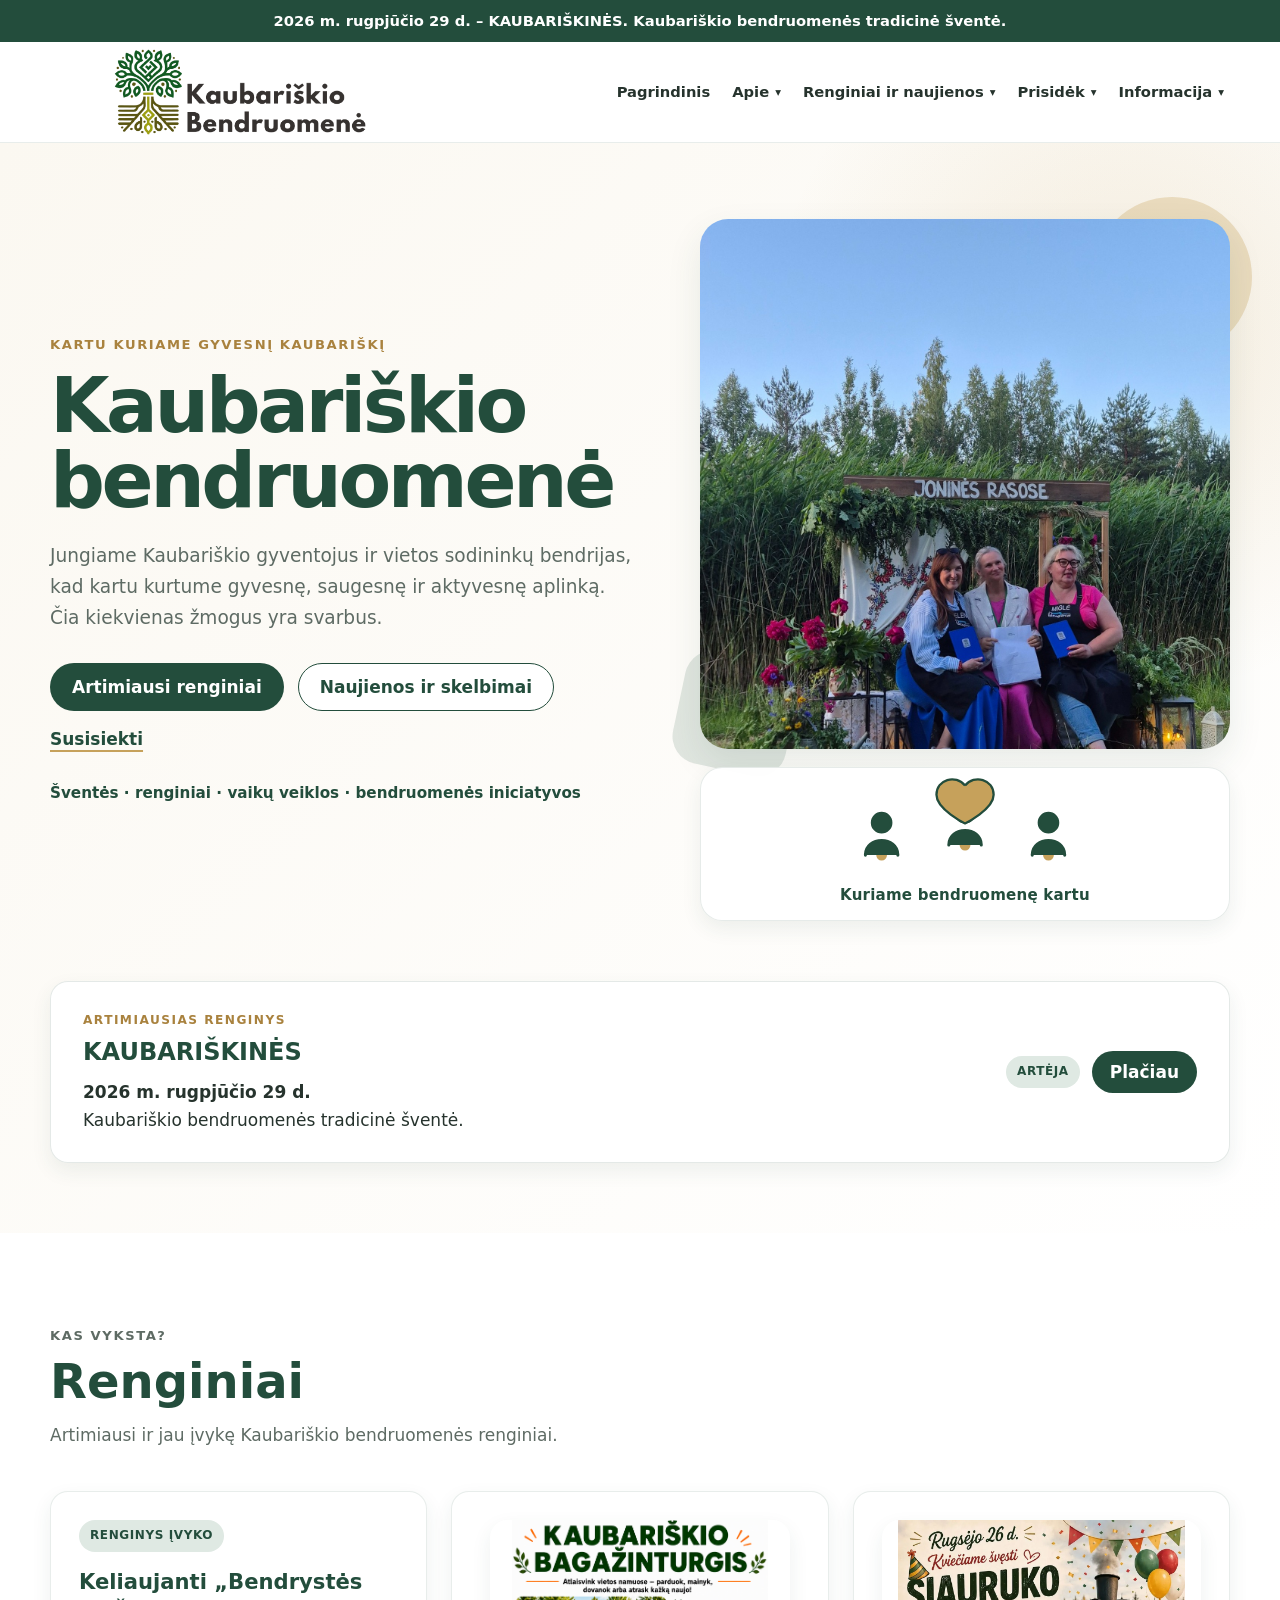
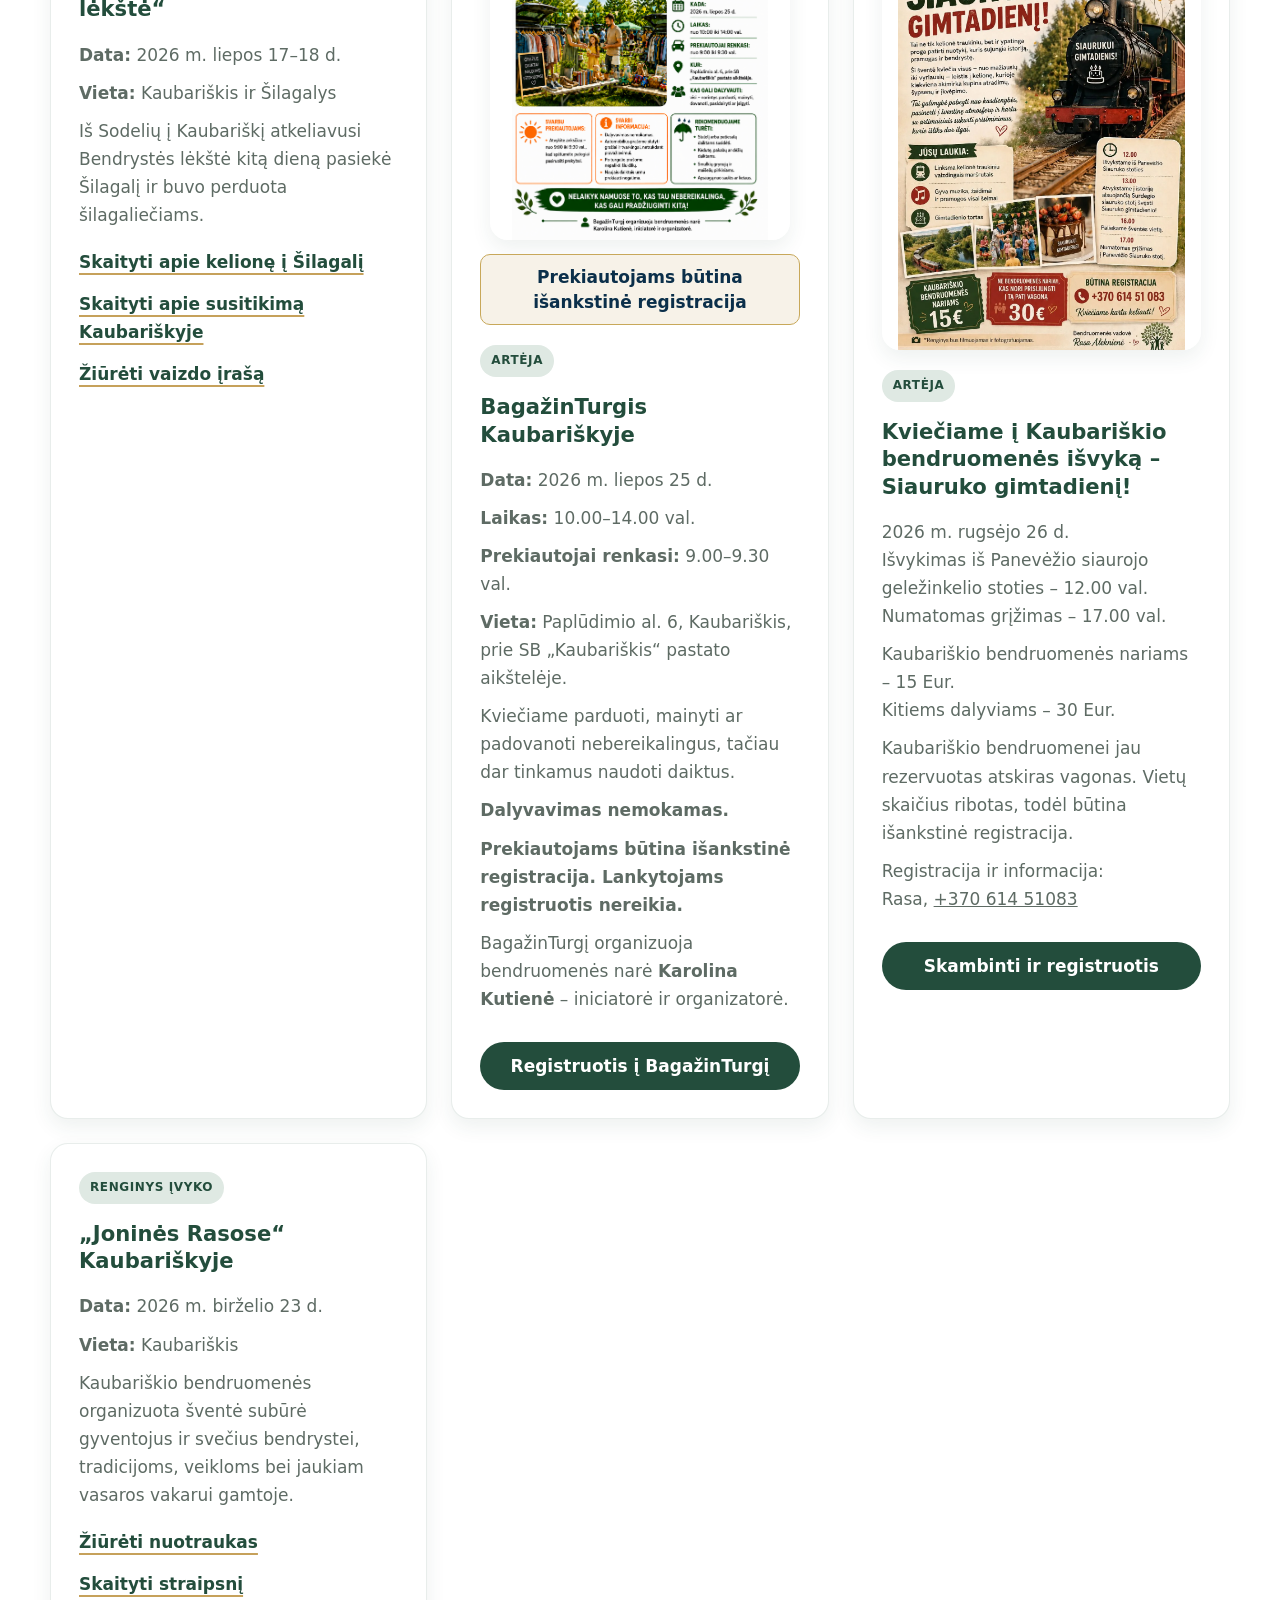
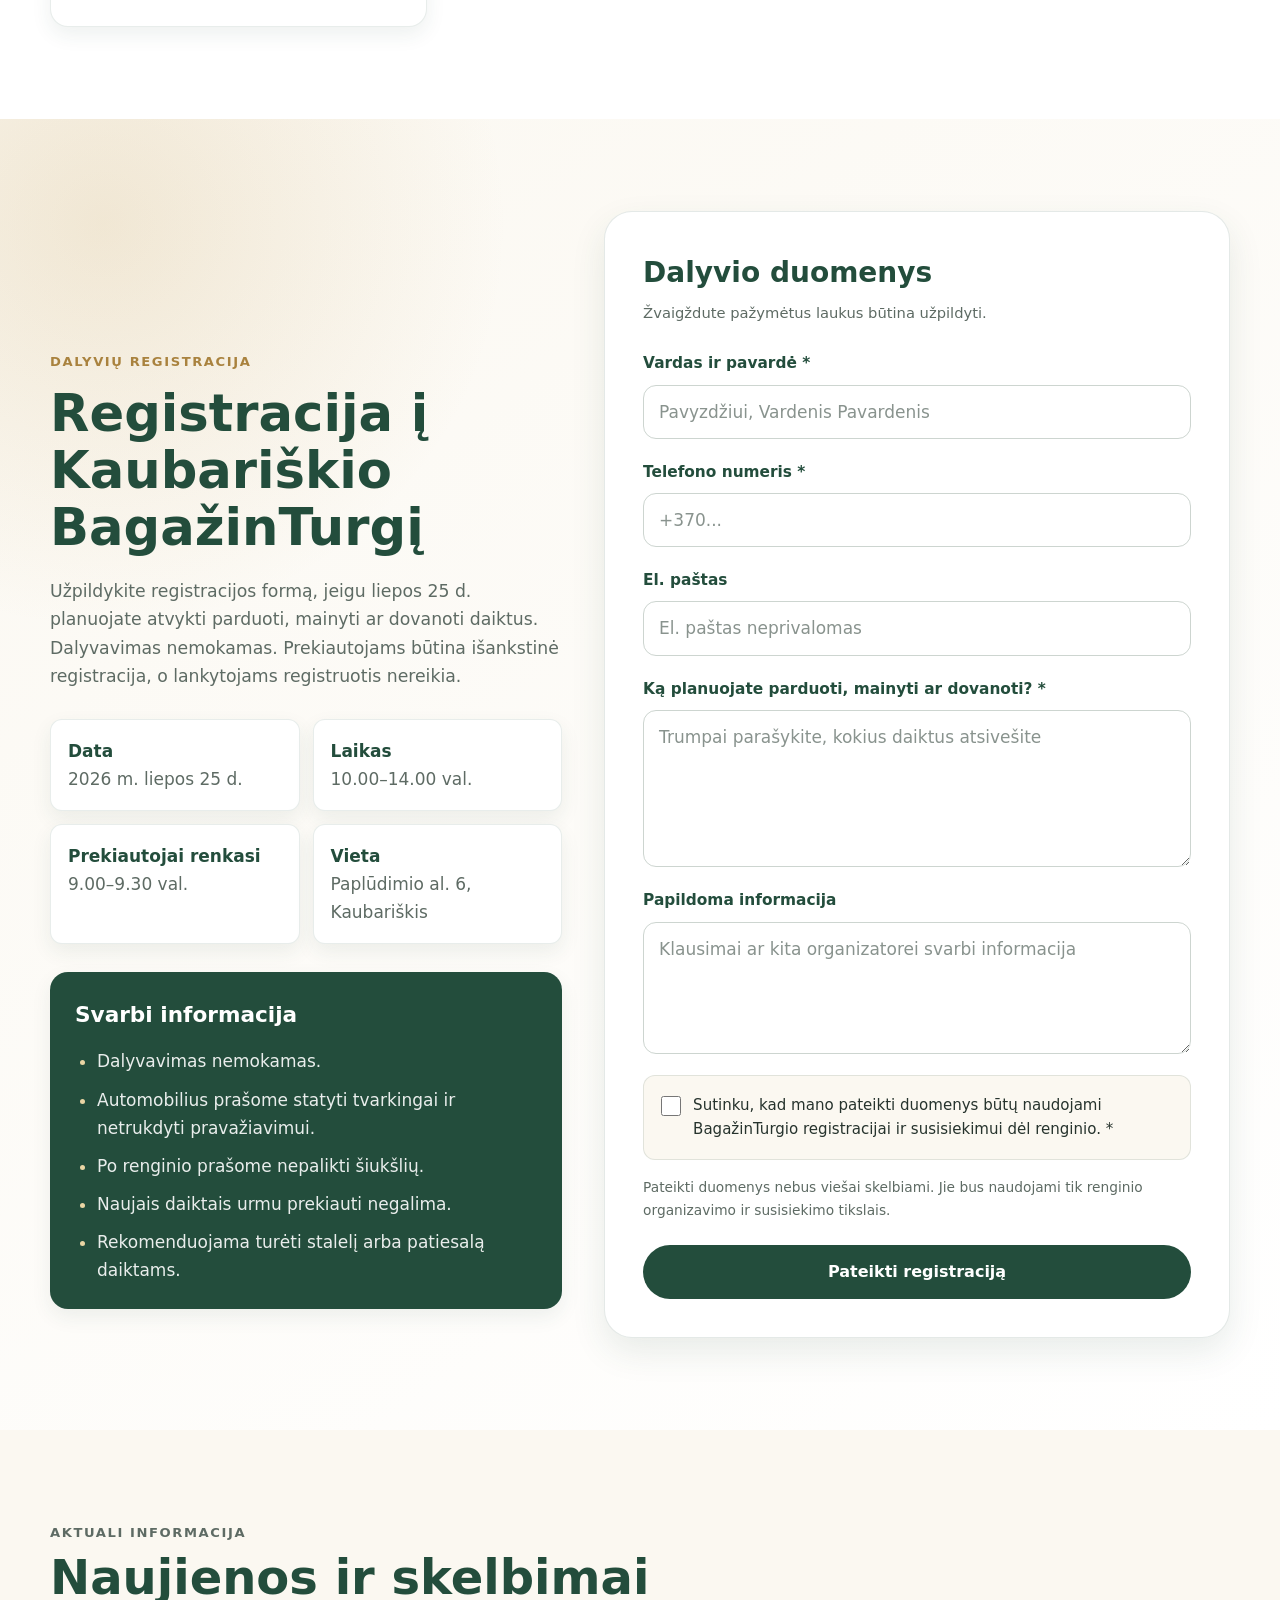
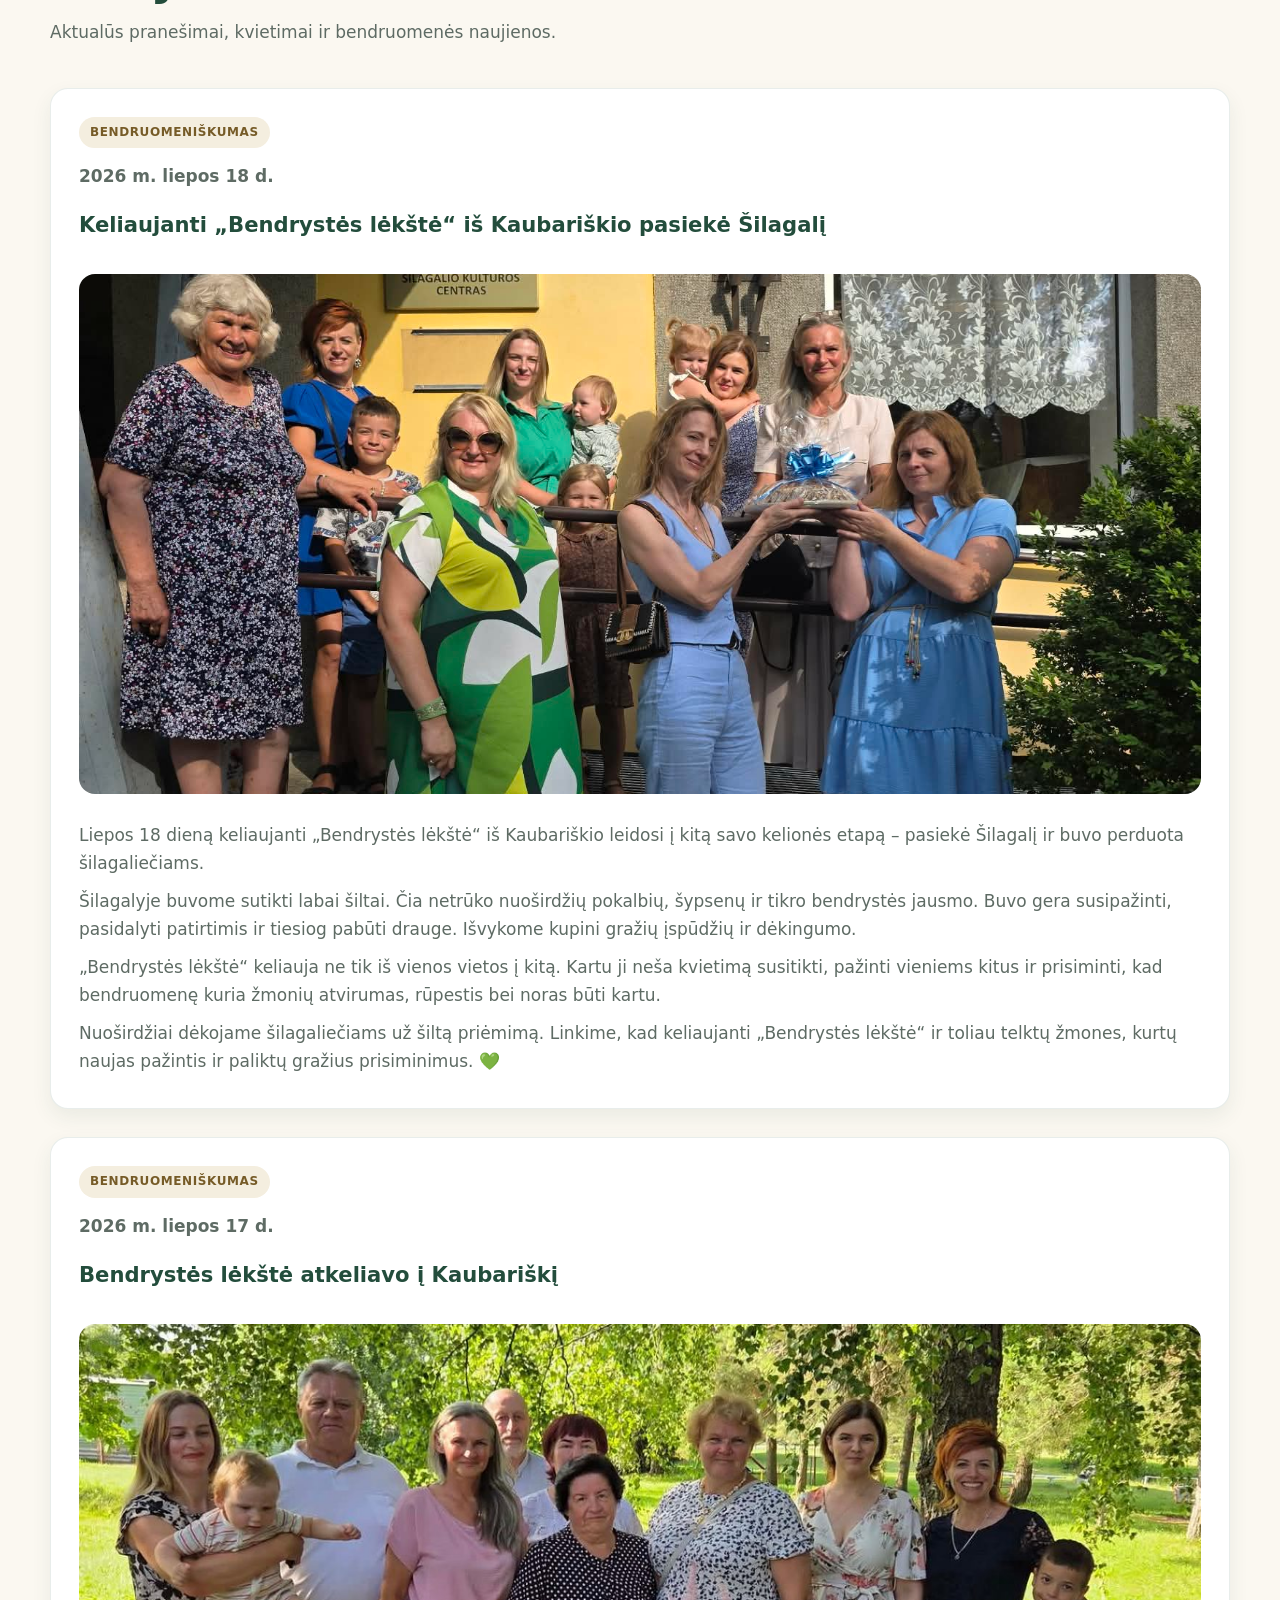
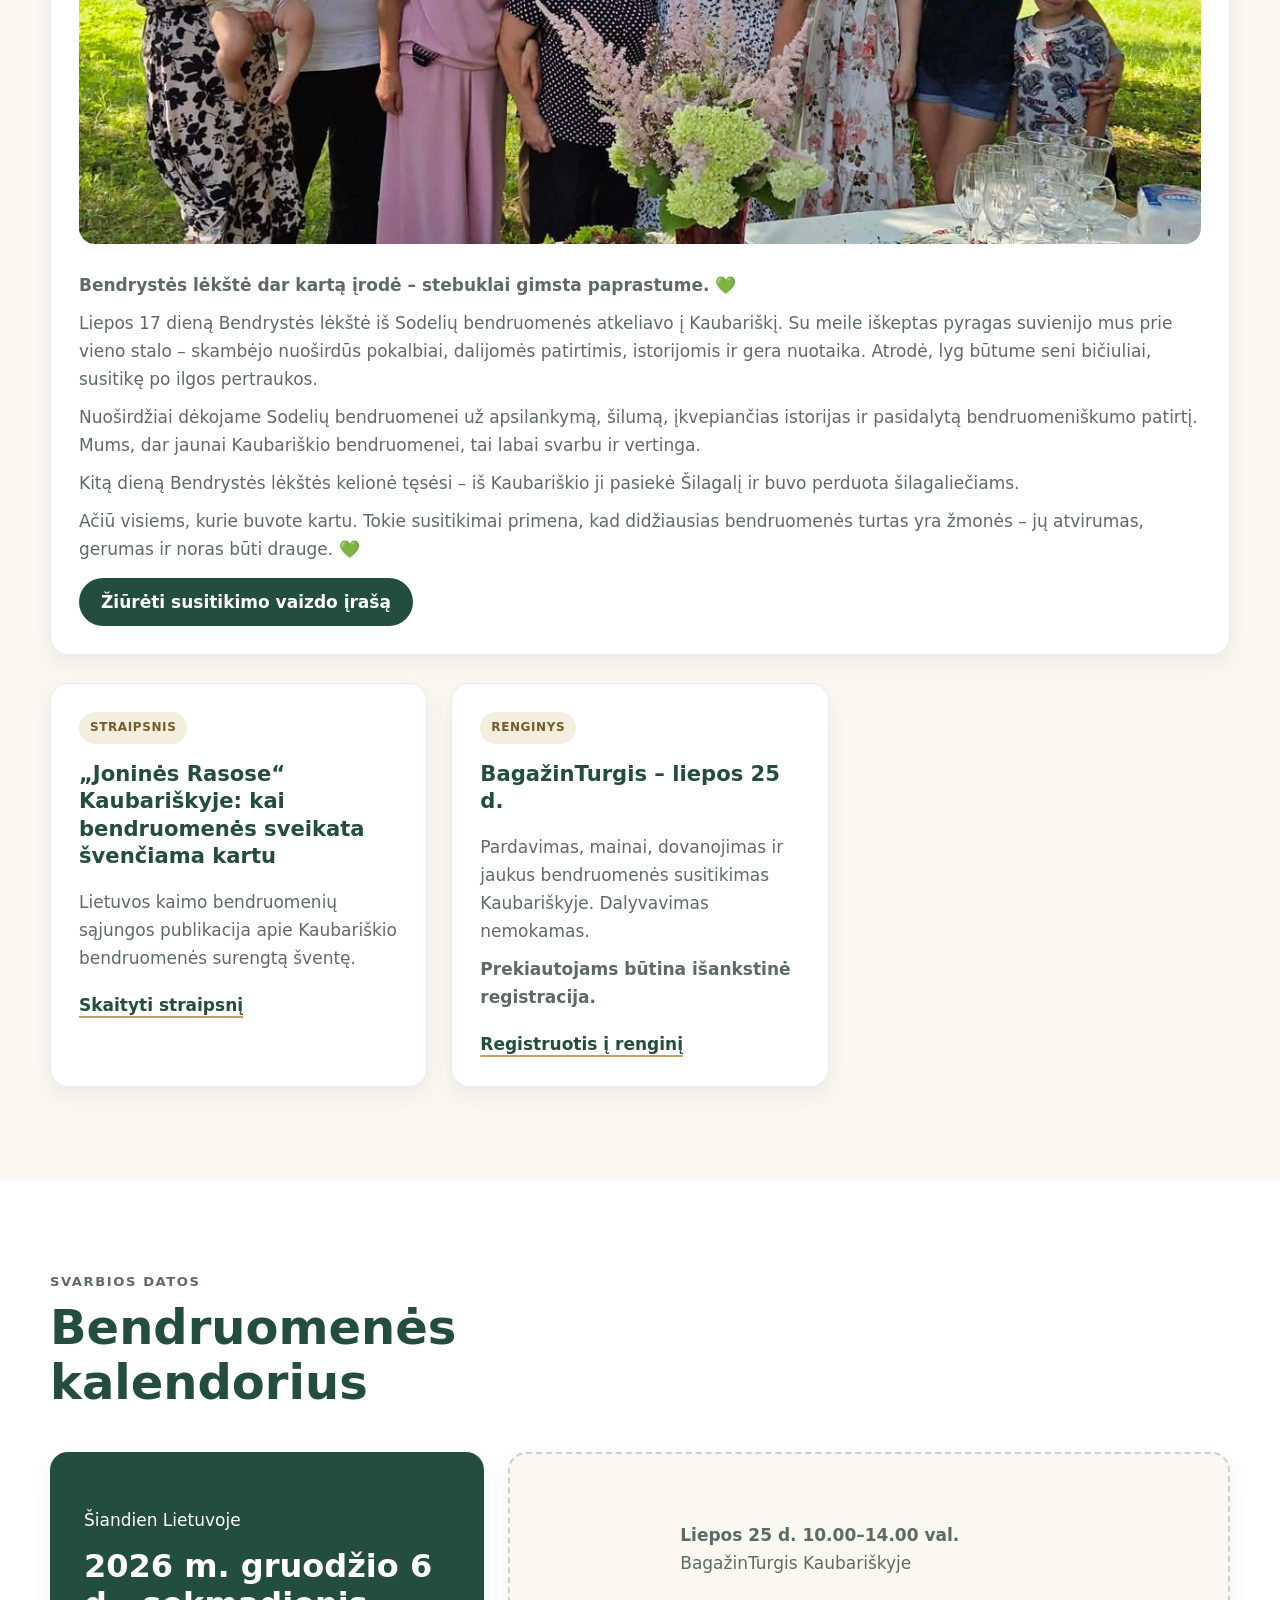
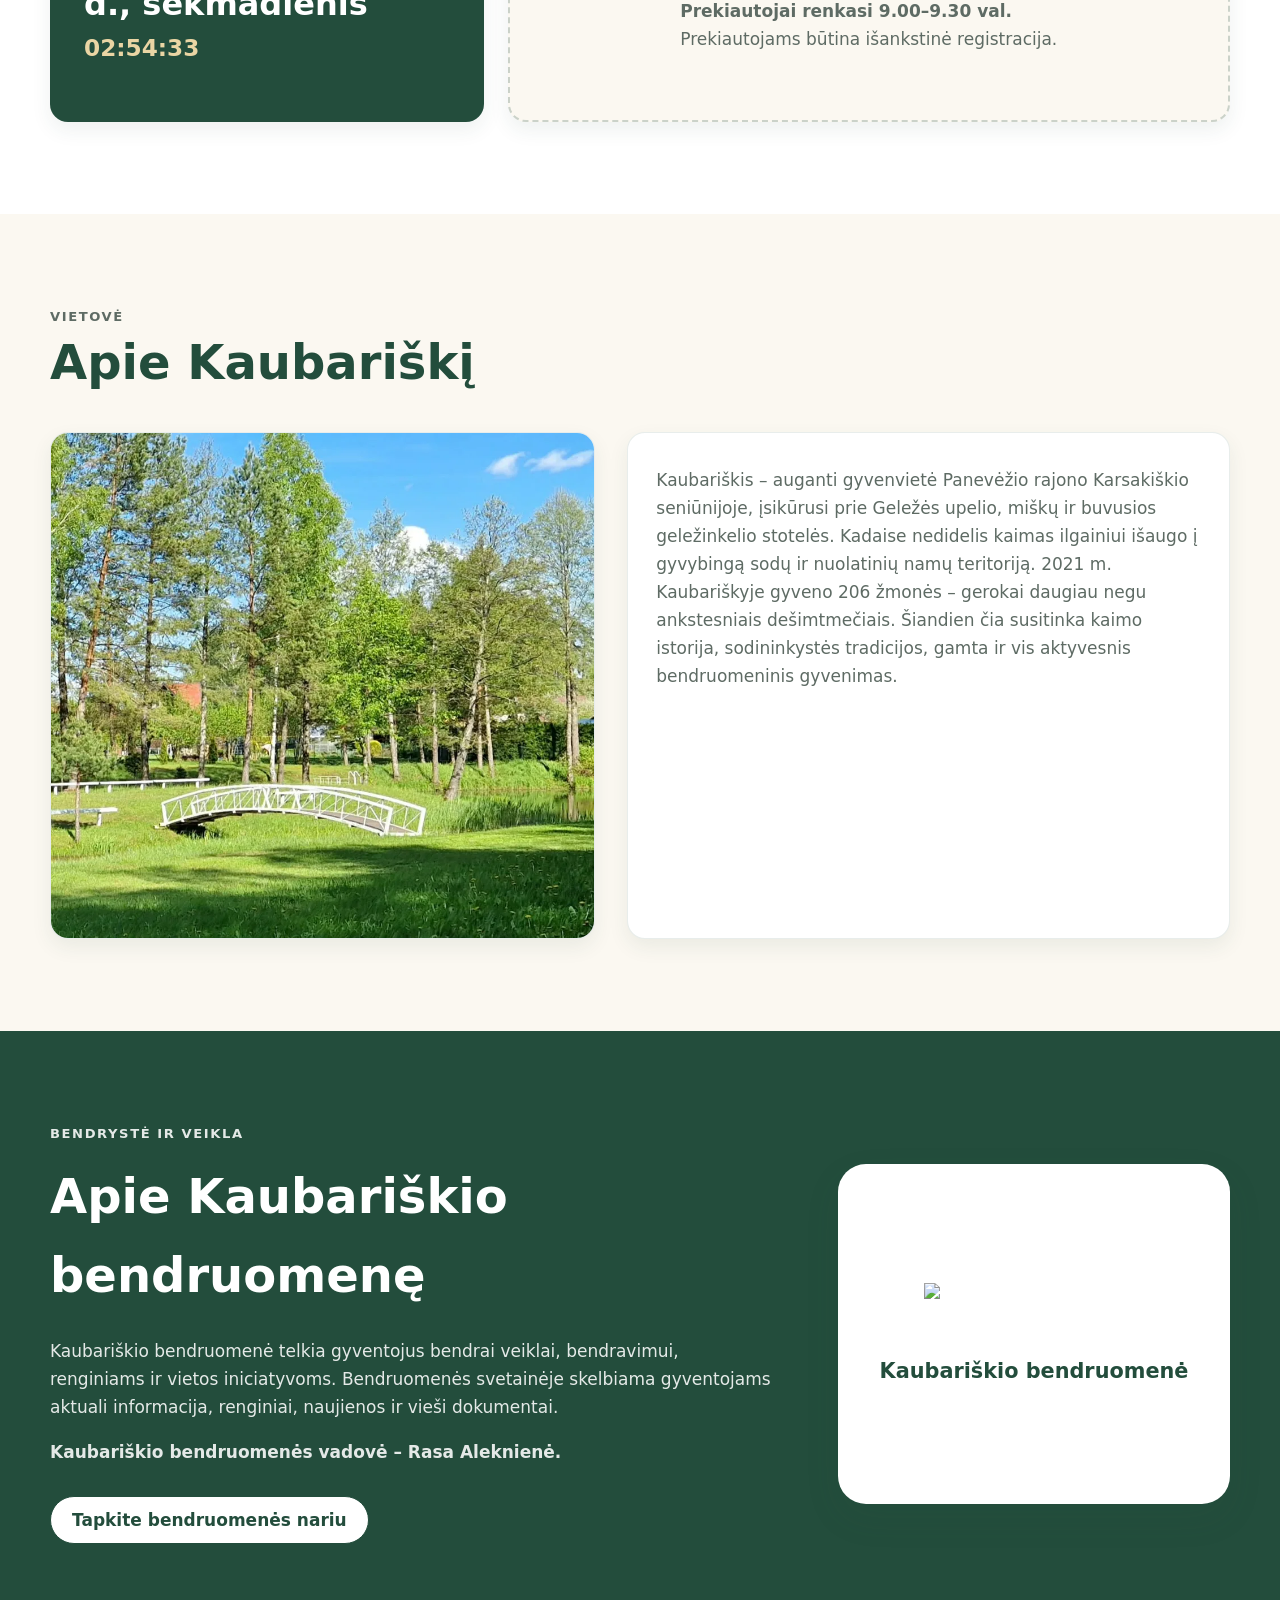
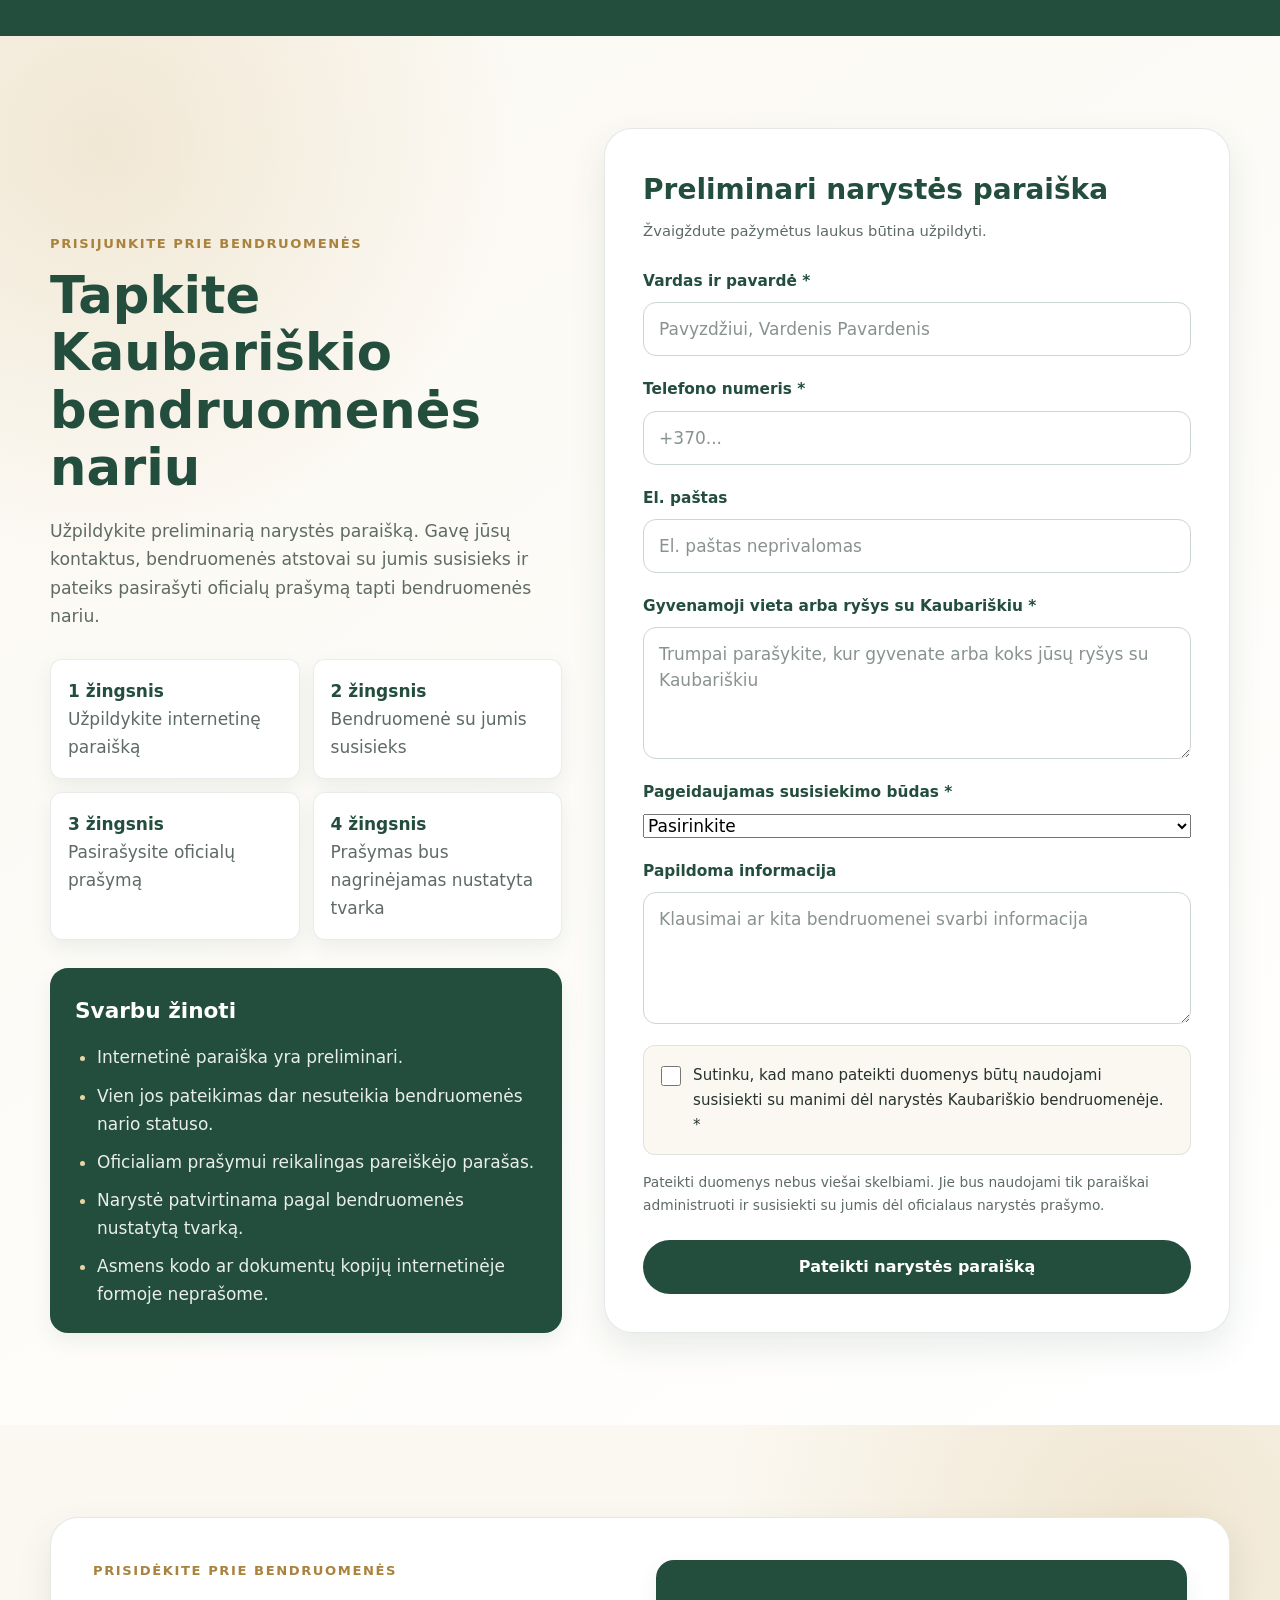
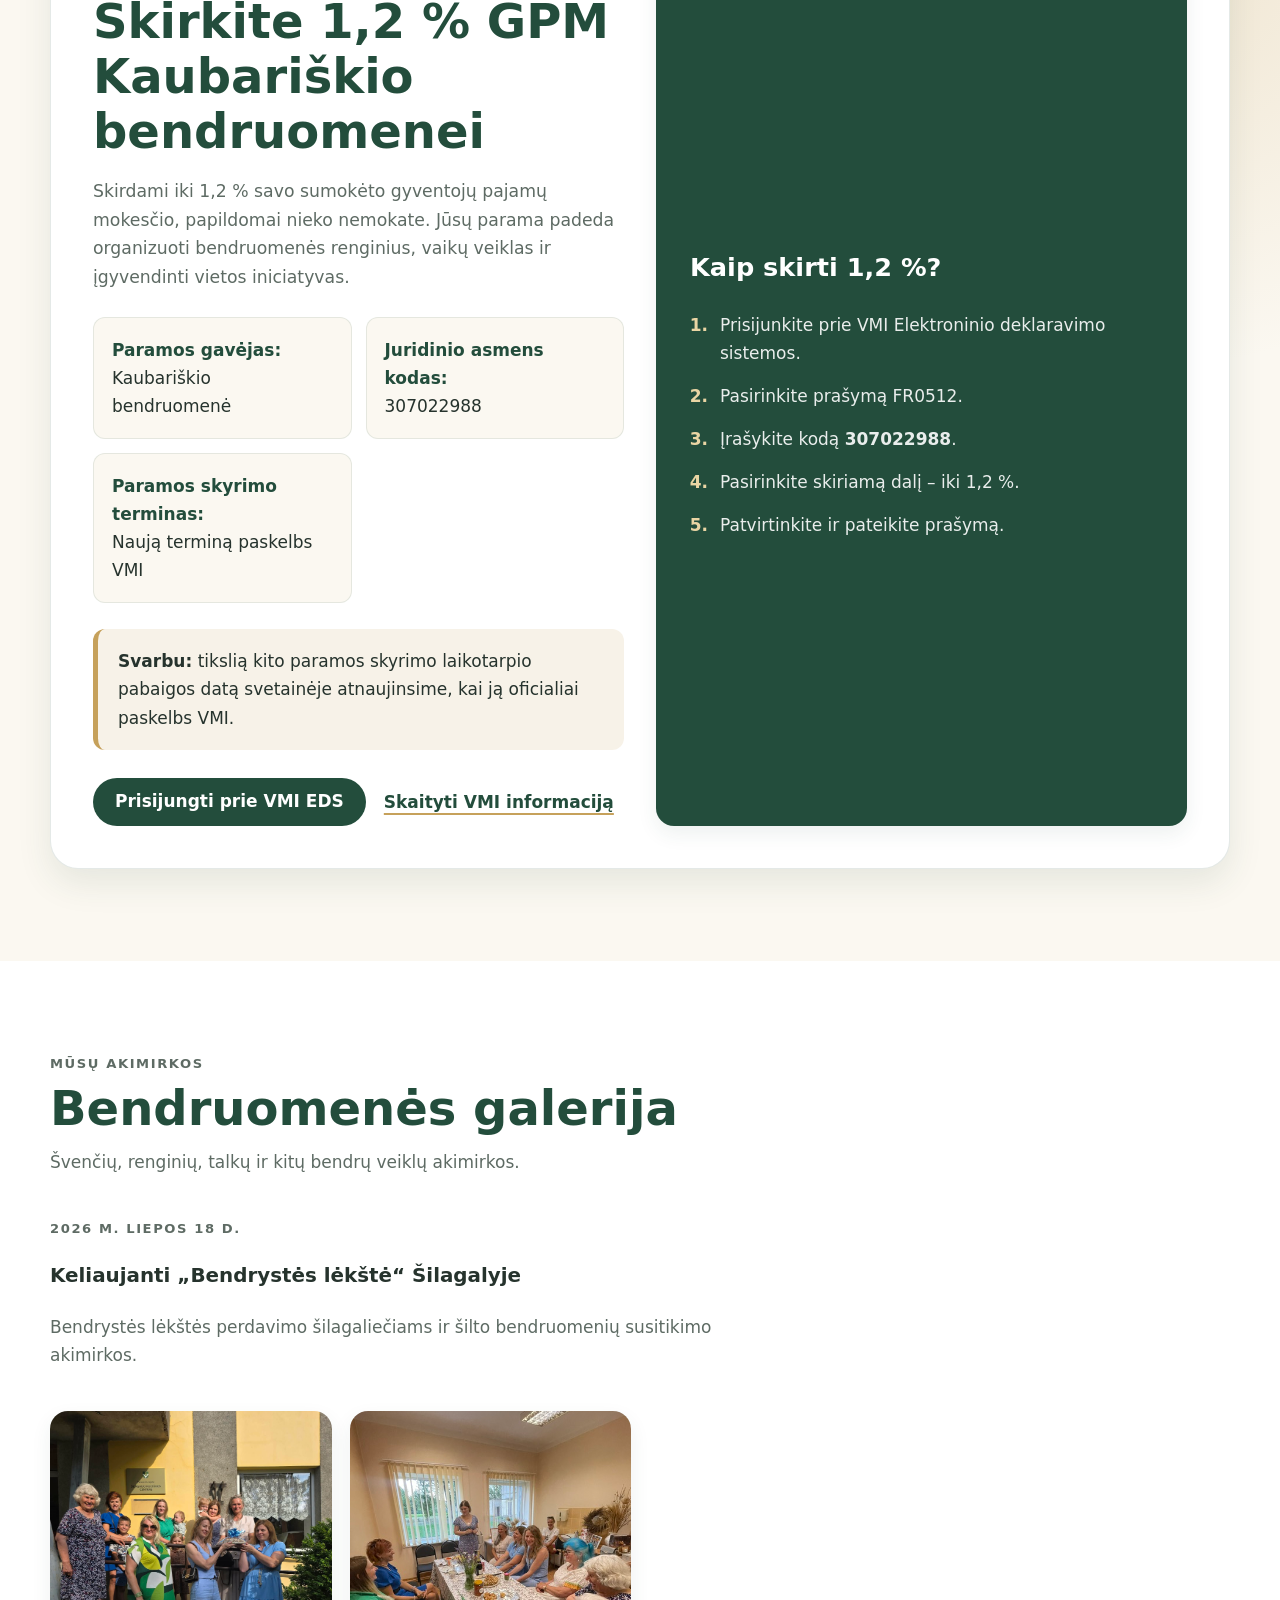
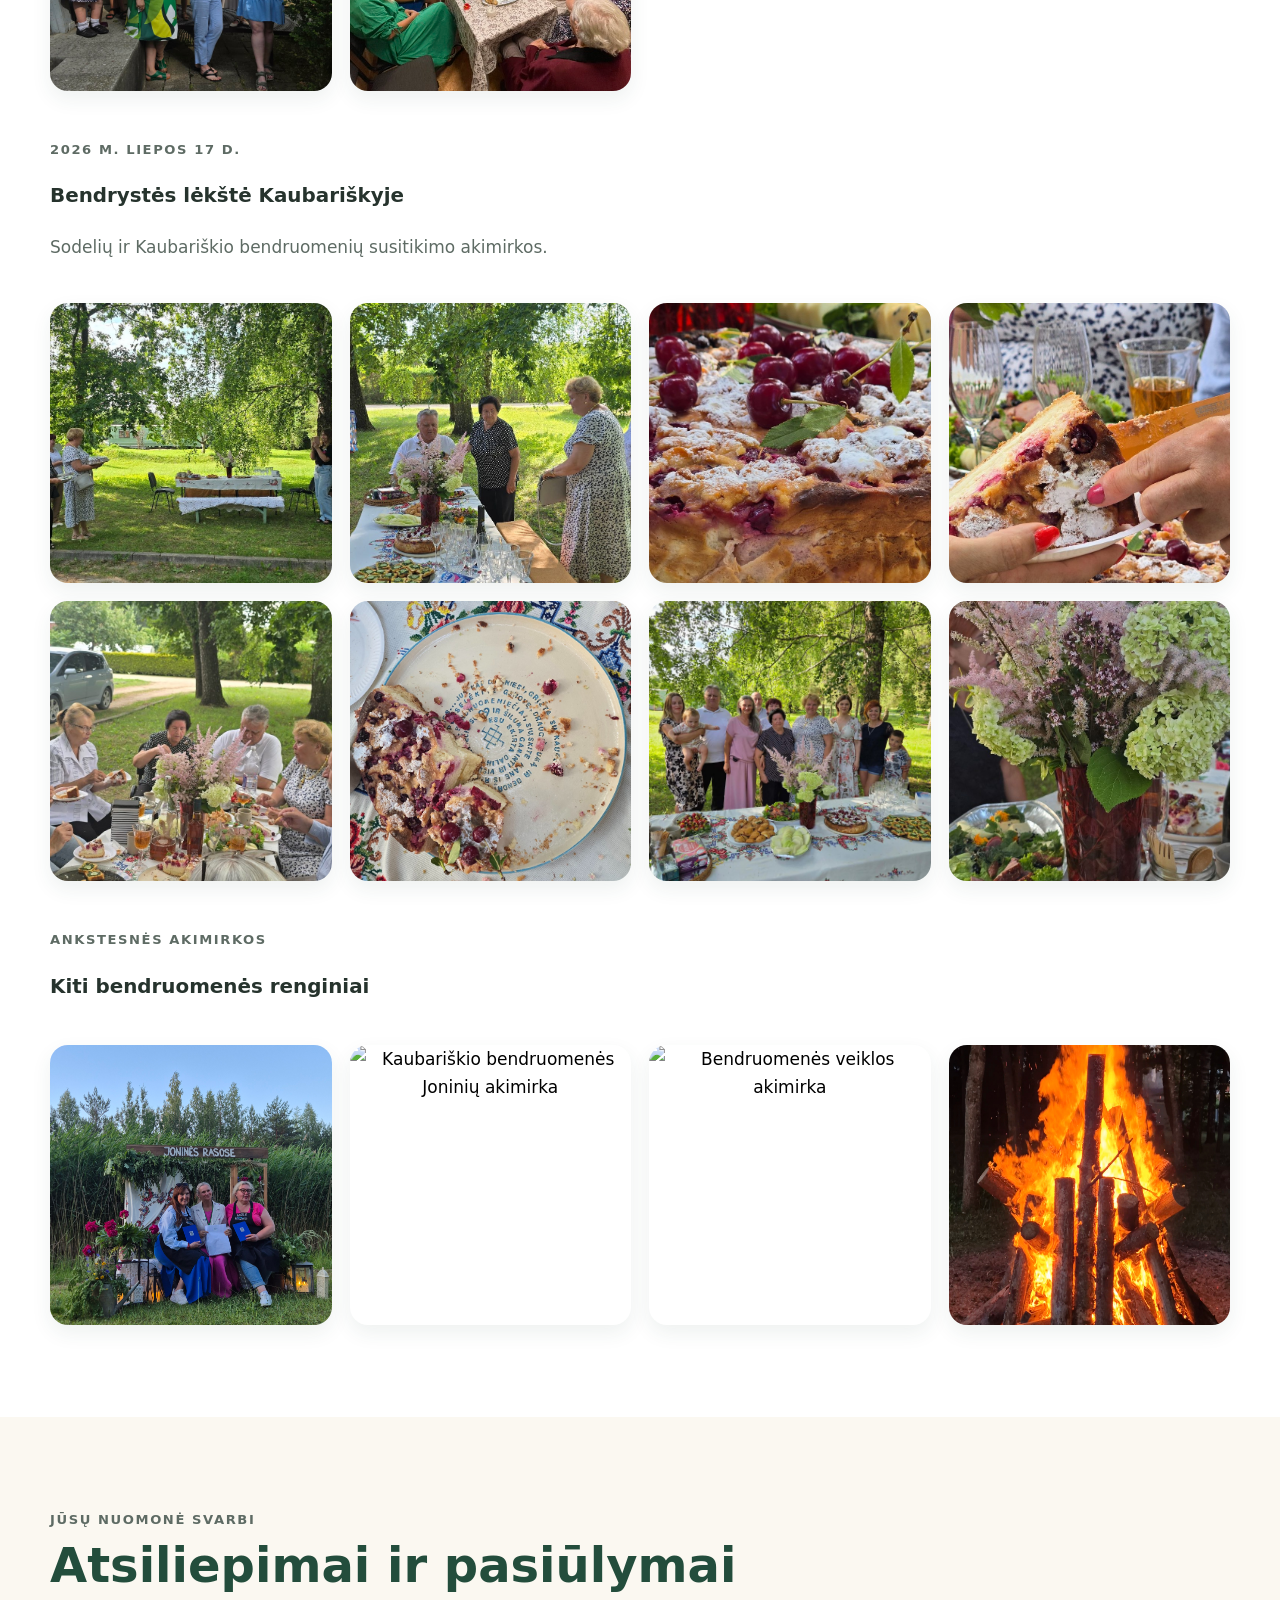
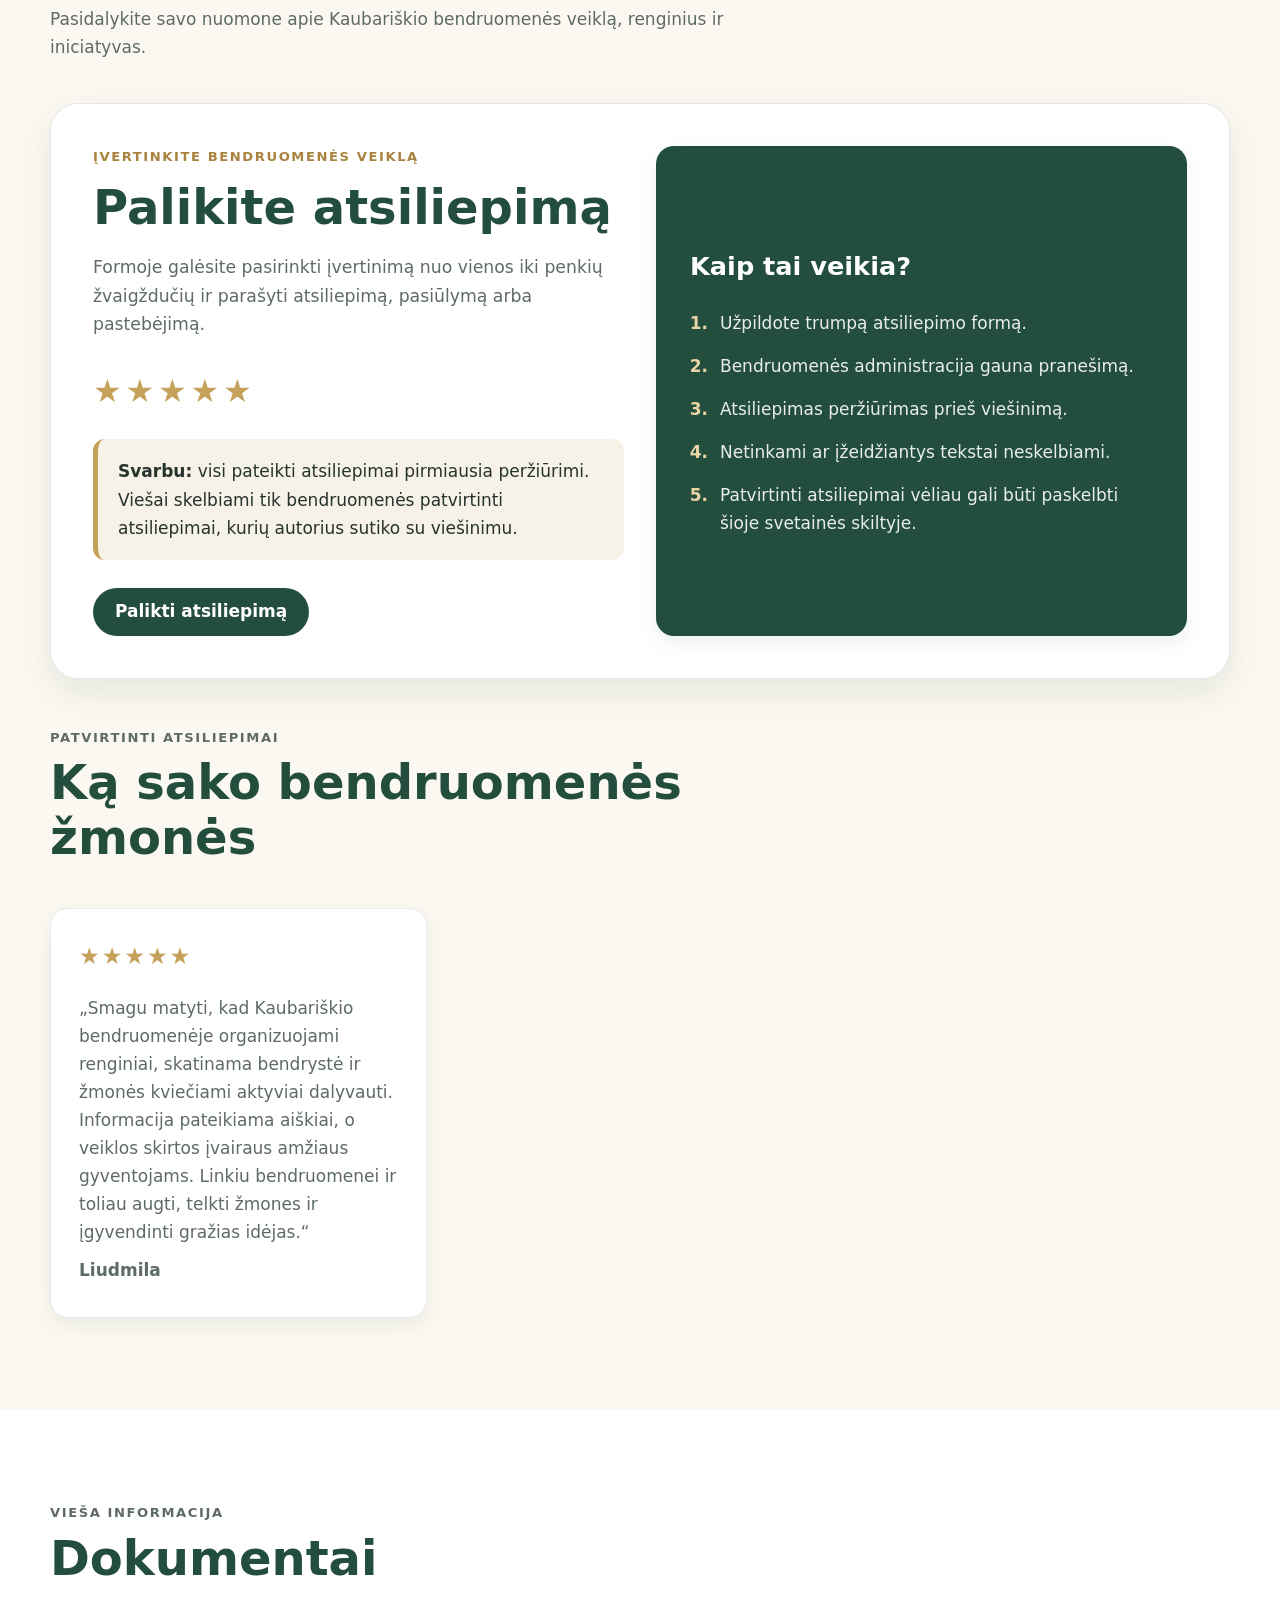
==== commit b52dcd8a: "Pridėta Siauruko gimtadienio išvykos kortelė" ====
--- a/index.html
+++ b/index.html
@@ -542,6 +542,65 @@
           </article>
 
           <article
+            id="siauruko-gimtadienis-2026"
+            class="content-card"
+          >
+
+            <button
+              class="event-poster-button event-poster-button-tall gallery-item"
+              type="button"
+              aria-label="Atidaryti Siauruko gimtadienio išvykos plakatą"
+            >
+
+              <img
+                src="images/siauruko-gimtadienis-2026-09-26.webp"
+                alt="Siauruko gimtadienio išvykos plakatas."
+                class="event-poster-image"
+                loading="lazy"
+              >
+
+            </button>
+
+            <span class="status-badge">
+              ARTĖJA
+            </span>
+
+            <h3>
+              Kviečiame į Kaubariškio bendruomenės išvyką – Siauruko gimtadienį!
+            </h3>
+
+            <p>
+              2026 m. rugsėjo 26 d.<br>
+              Išvykimas iš Panevėžio siaurojo geležinkelio stoties – 12.00 val.<br>
+              Numatomas grįžimas – 17.00 val.
+            </p>
+
+            <p>
+              Kaubariškio bendruomenės nariams – 15 Eur.<br>
+              Kitiems dalyviams – 30 Eur.
+            </p>
+
+            <p>
+              Kaubariškio bendruomenei jau rezervuotas atskiras vagonas.
+              Vietų skaičius ribotas, todėl būtina išankstinė registracija.
+            </p>
+
+            <p>
+              Registracija ir informacija:<br>
+              Rasa,
+              <a href="tel:+37061451083">+370 614 51083</a>
+            </p>
+
+            <a
+              href="tel:+37061451083"
+              class="button button-primary event-register-button"
+            >
+              Skambinti ir registruotis
+            </a>
+
+          </article>
+
+          <article
             id="jonines-rasose"
             class="content-card"
           >
--- a/style.css
+++ b/style.css
@@ -841,6 +841,13 @@
   background: var(--white);
 }
 
+.event-poster-button-tall {
+  display: block;
+  width: min(100%, 340px);
+  margin-right: auto;
+  margin-left: auto;
+}
+
 /* Registracijos skiltis */
 
 .registration-section {
@@ -1354,6 +1361,10 @@
   background: var(--white);
   object-fit: contain;
   object-position: center top;
+}
+
+.event-poster-button-tall .event-poster-image {
+  height: 430px;
 }
 
 .event-poster-button:hover .event-poster-image {
@@ -1861,6 +1872,16 @@
     object-fit: contain;
   }
 
+  .event-poster-button-tall {
+    width: calc(100% + 56px);
+    margin-right: -28px;
+    margin-left: -28px;
+  }
+
+  .event-poster-button-tall .event-poster-image {
+    max-height: none;
+  }
+
   .document-item {
     align-items: flex-start;
     flex-direction: column;
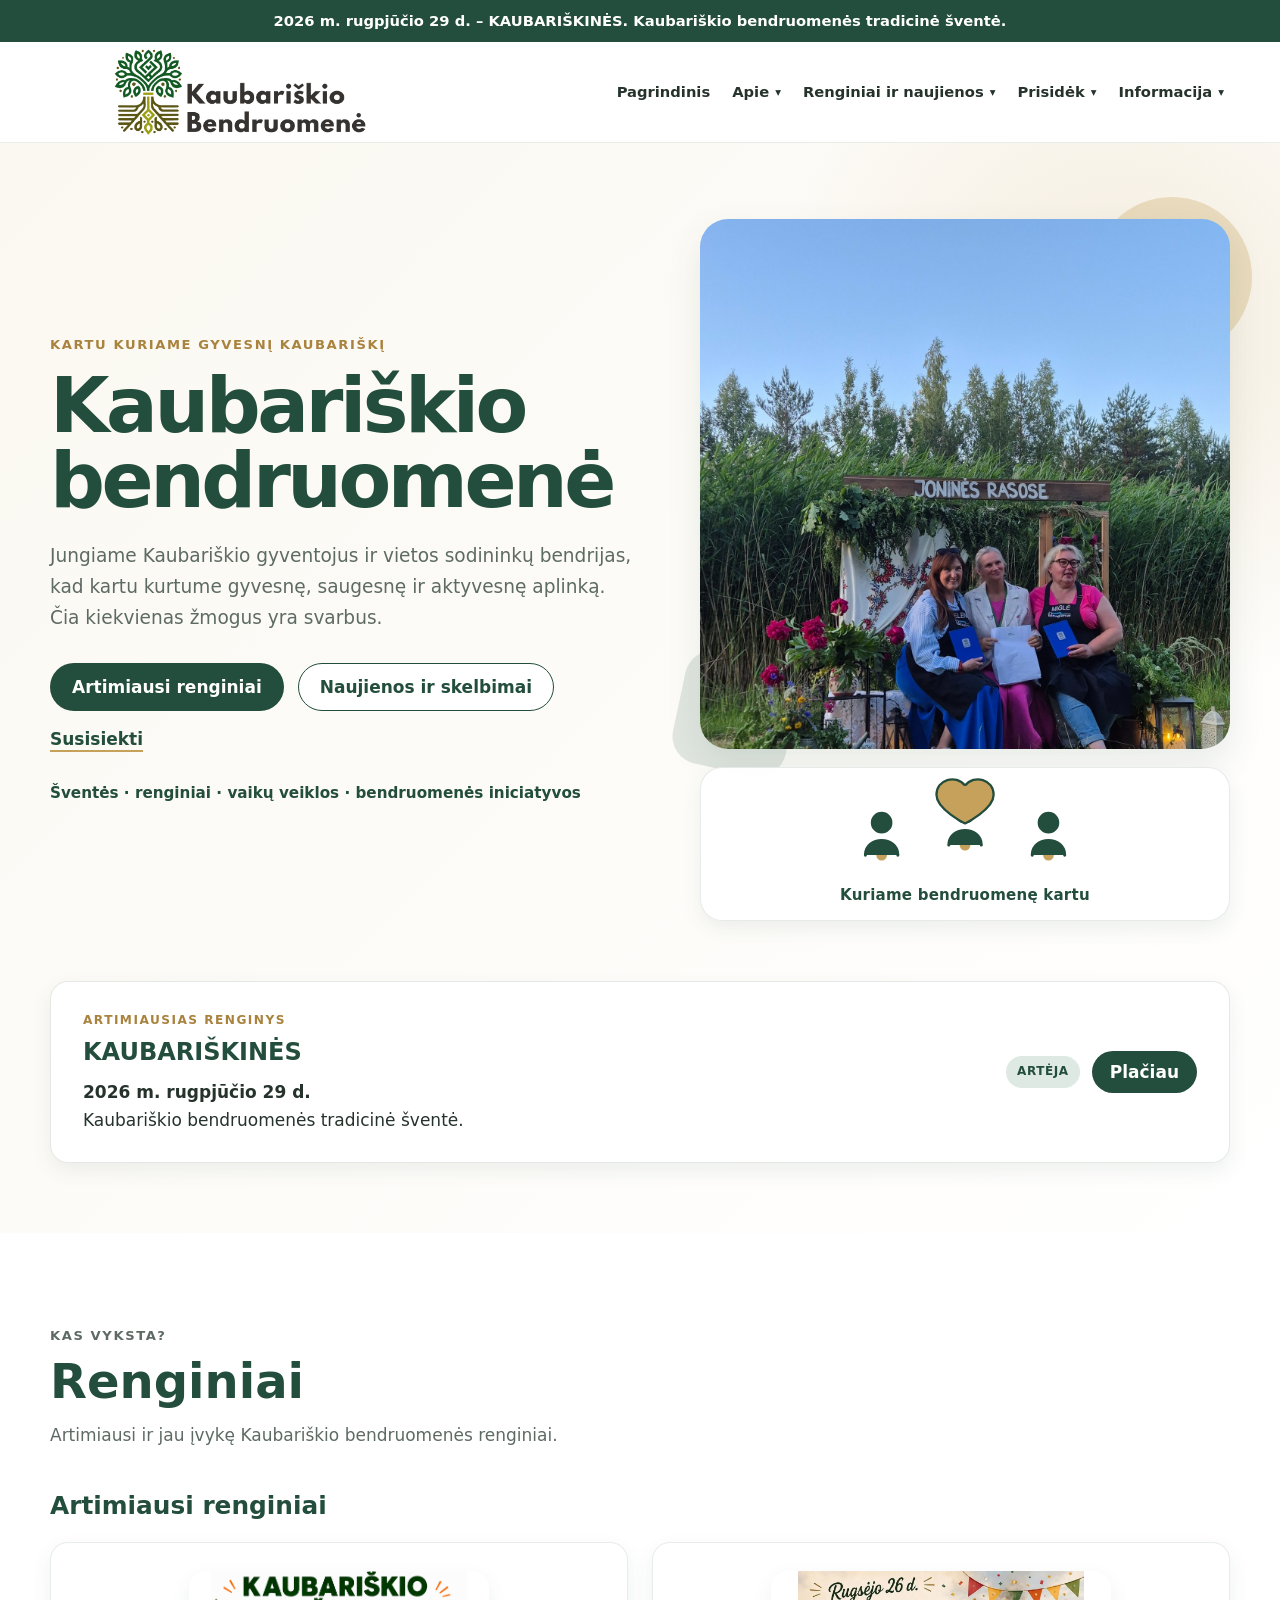
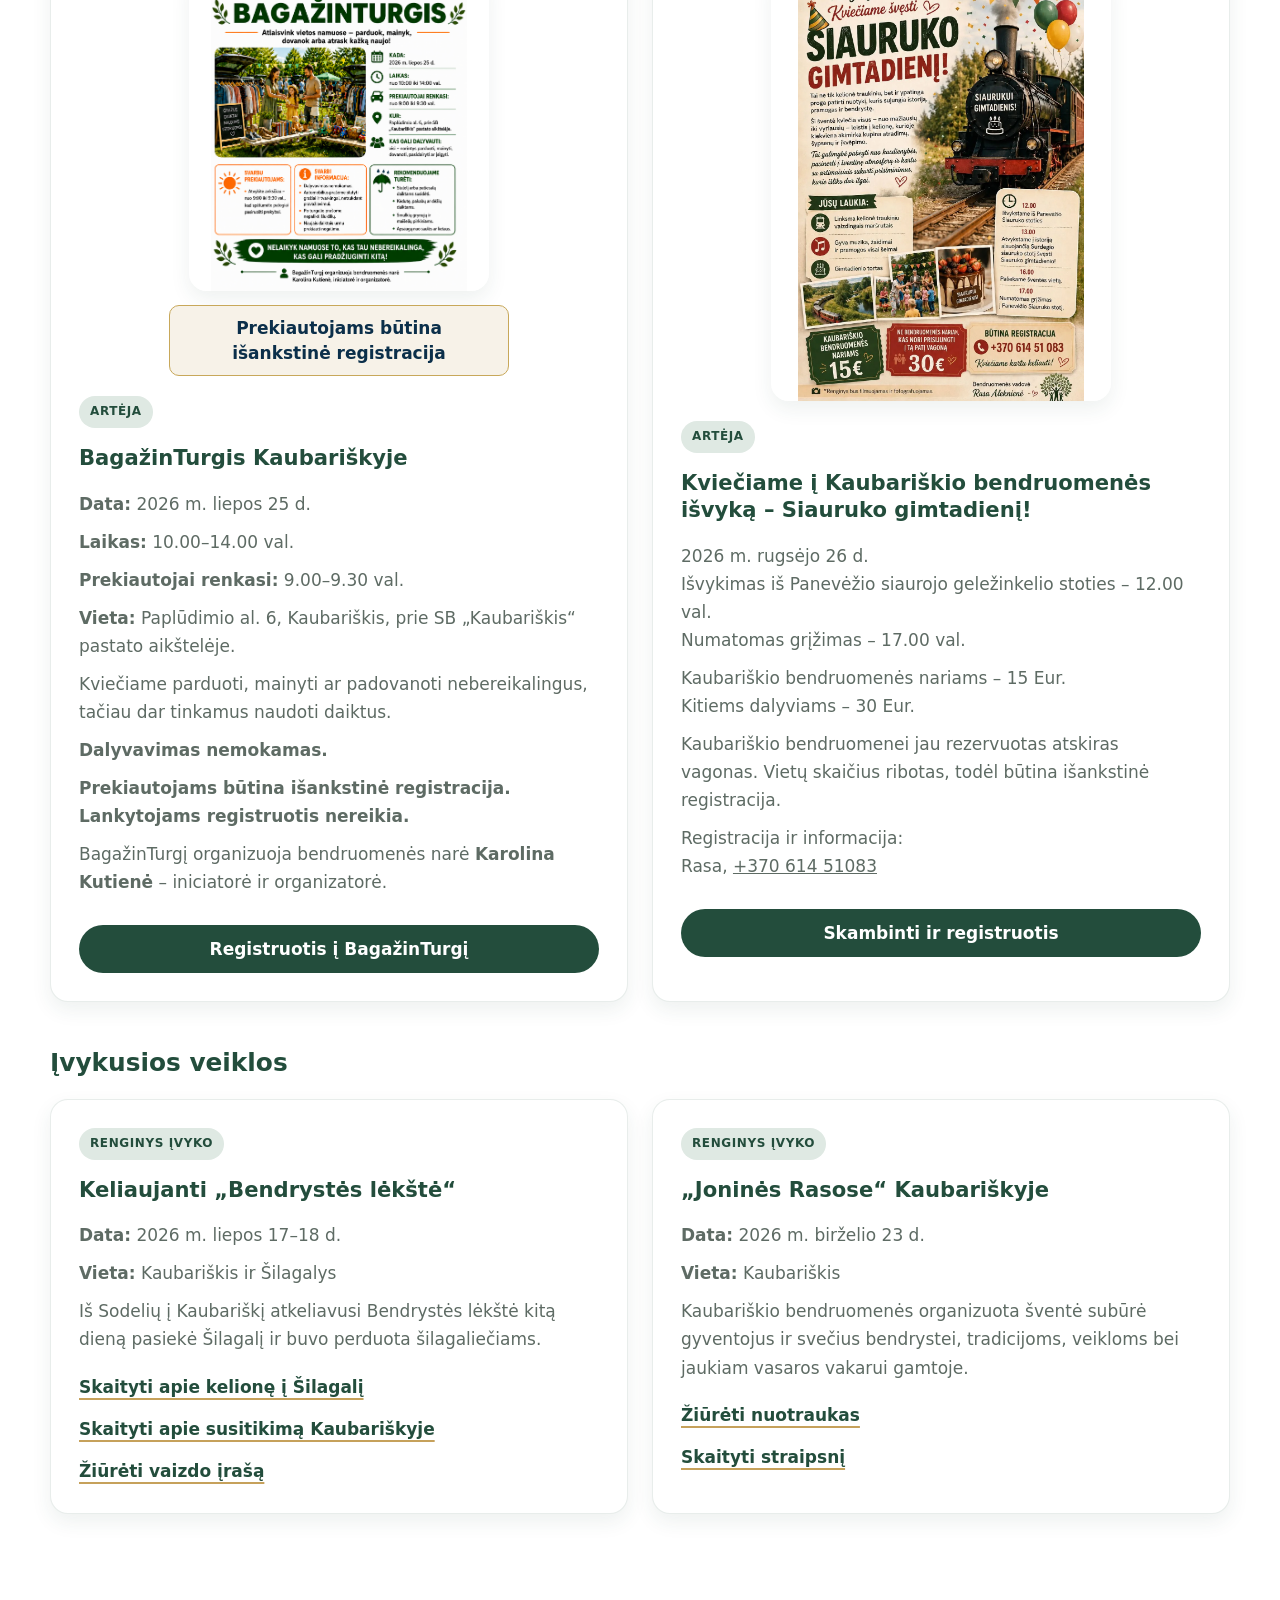
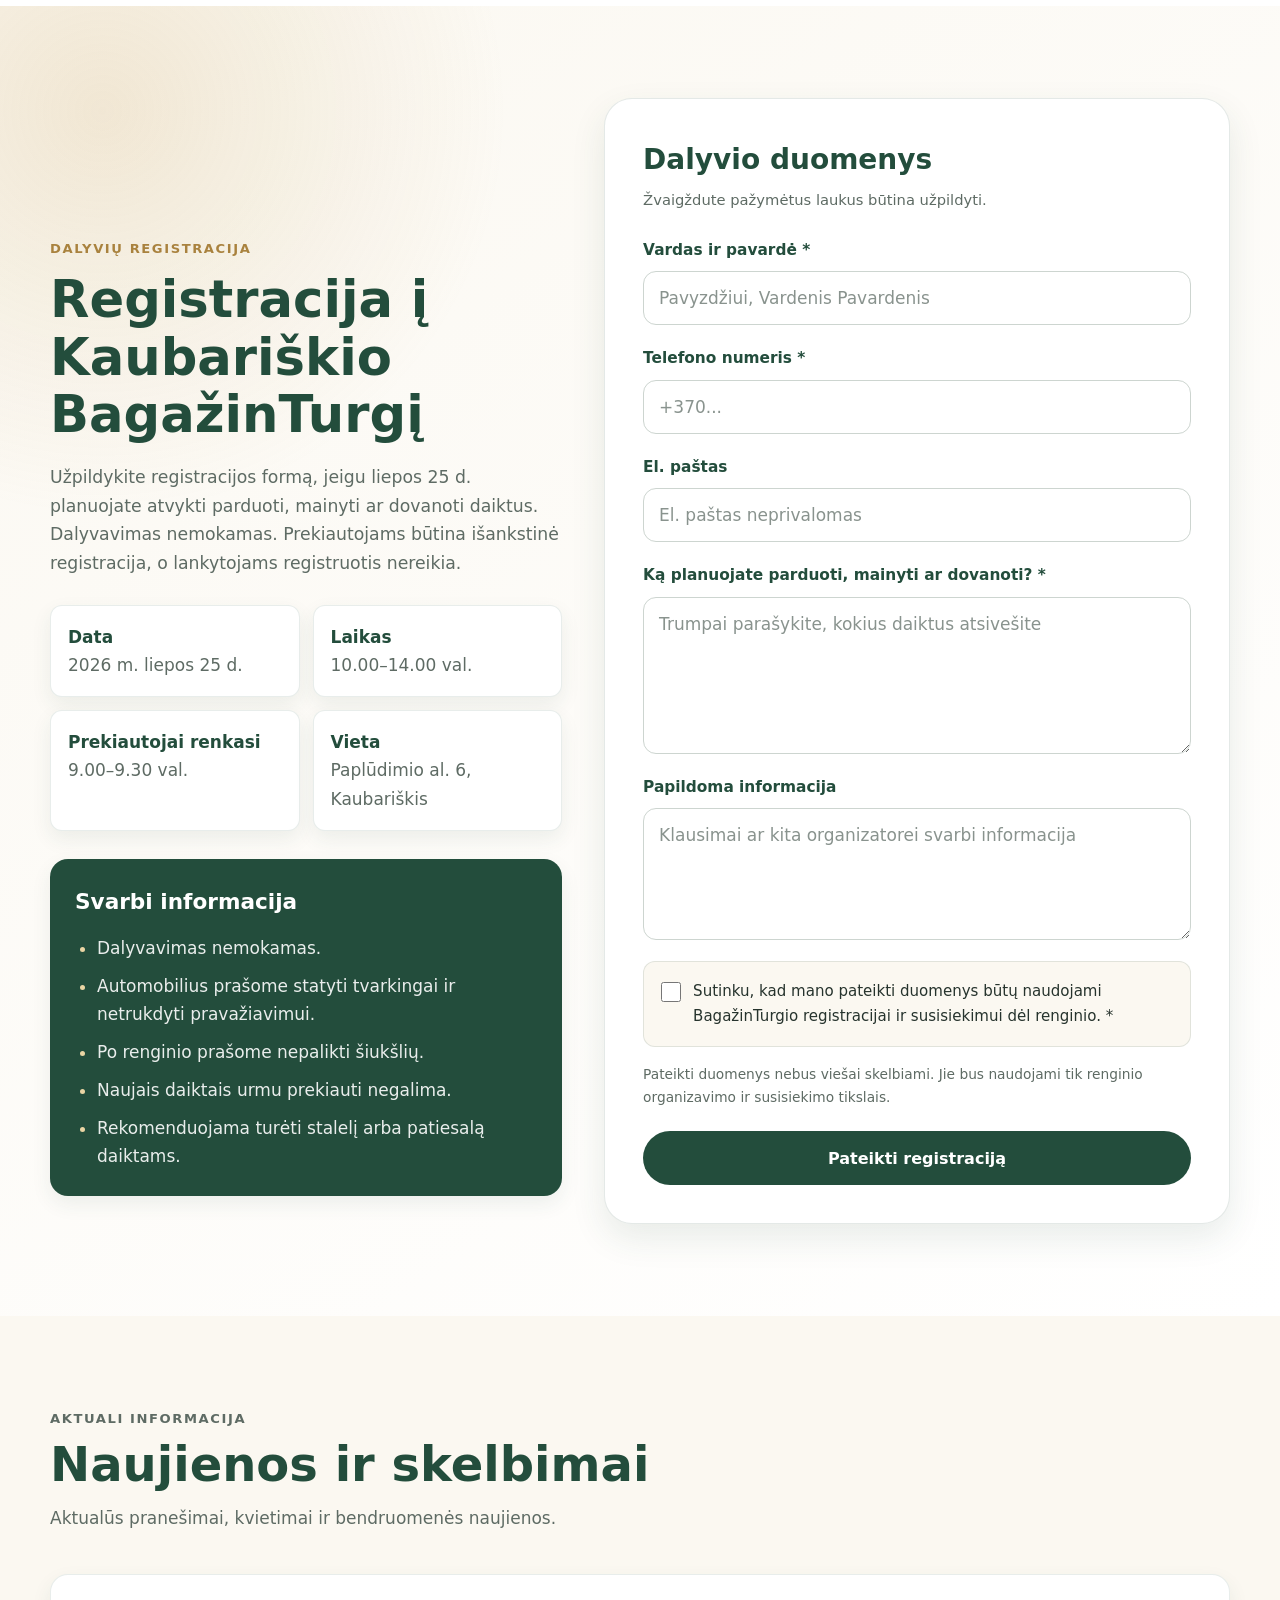
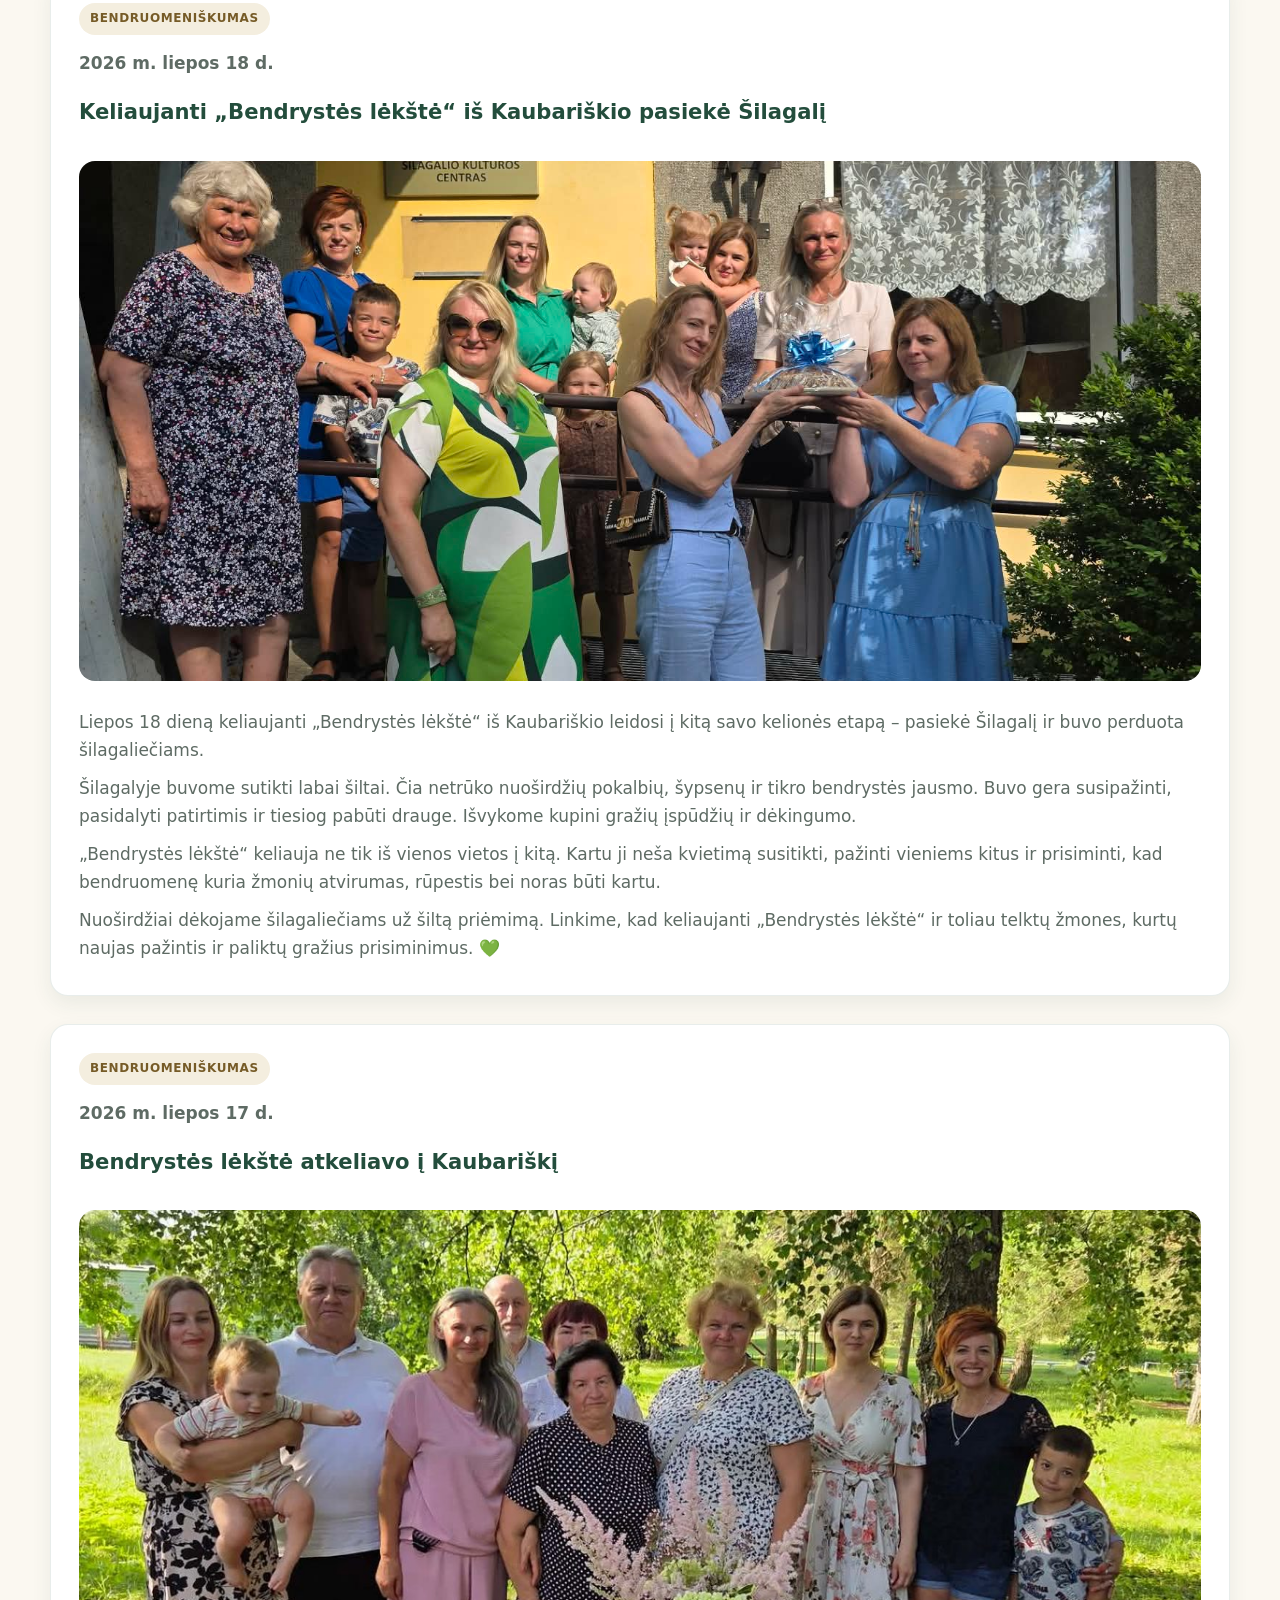
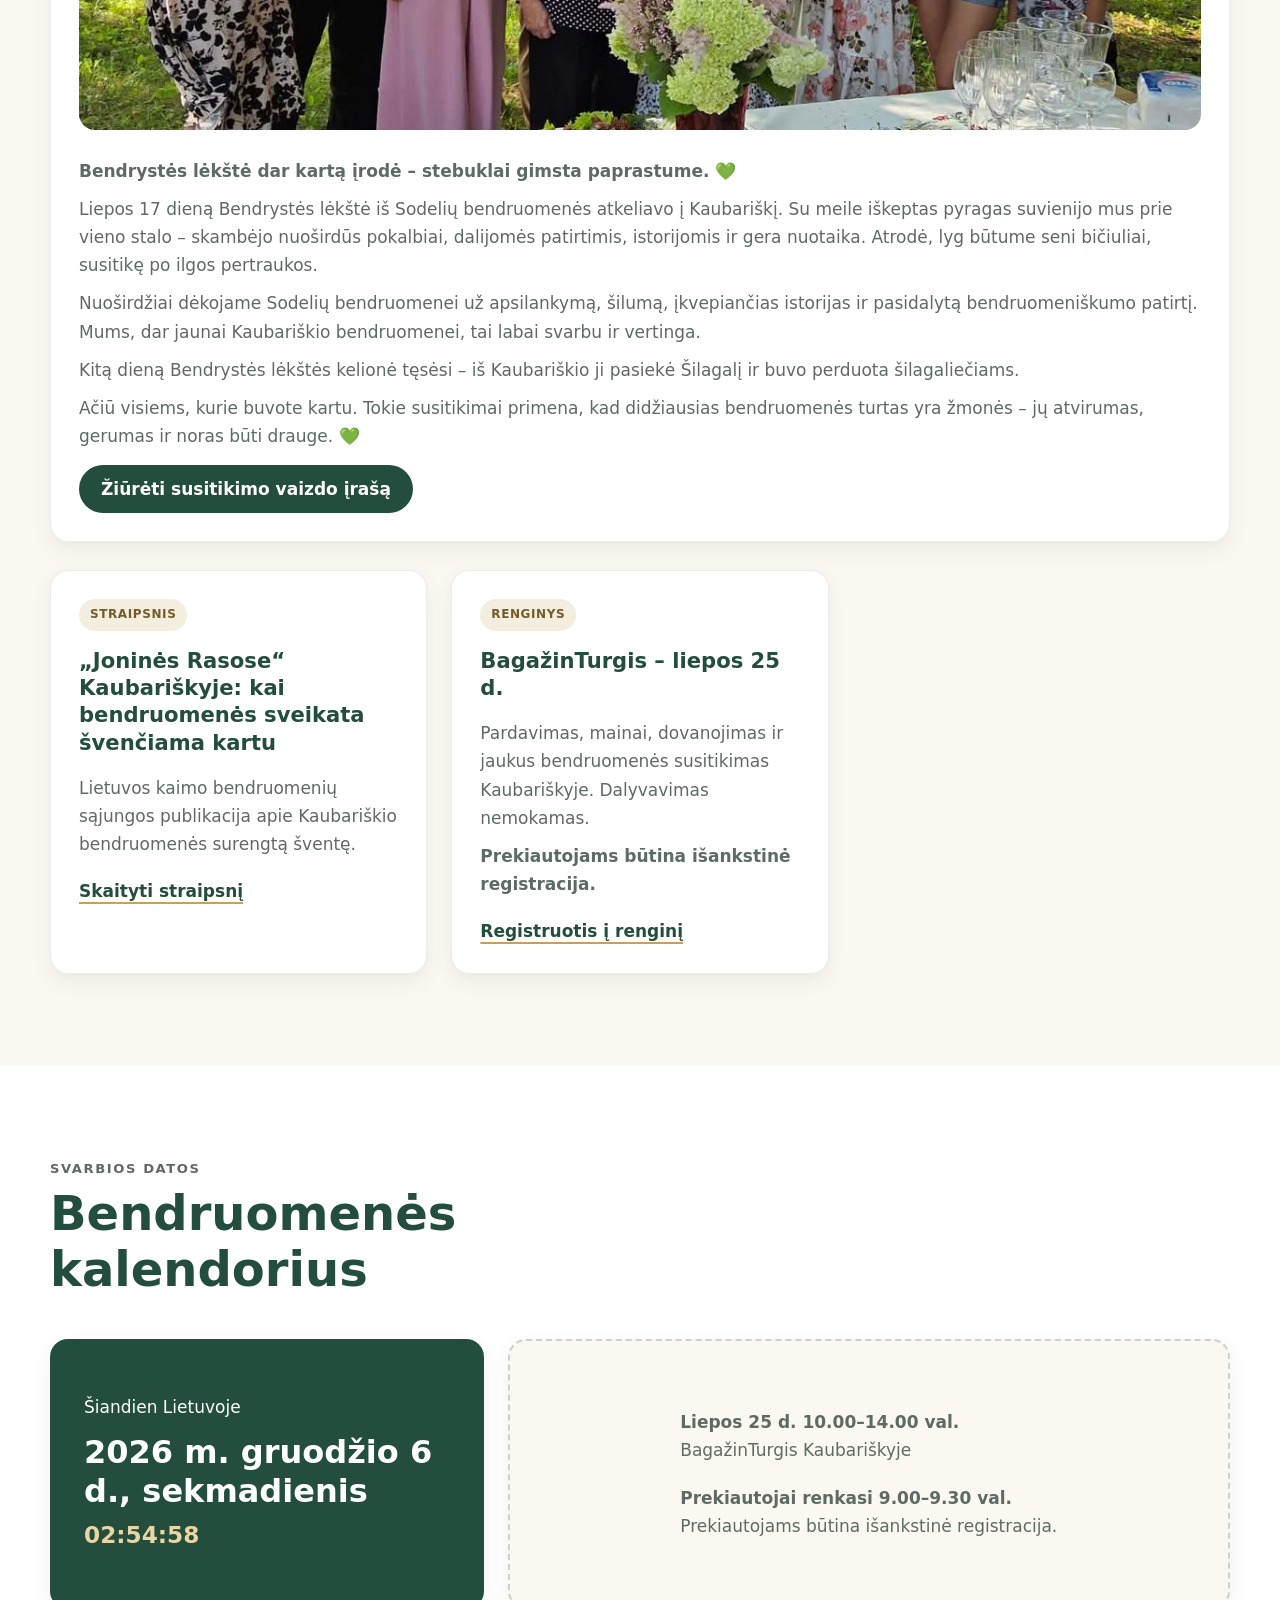
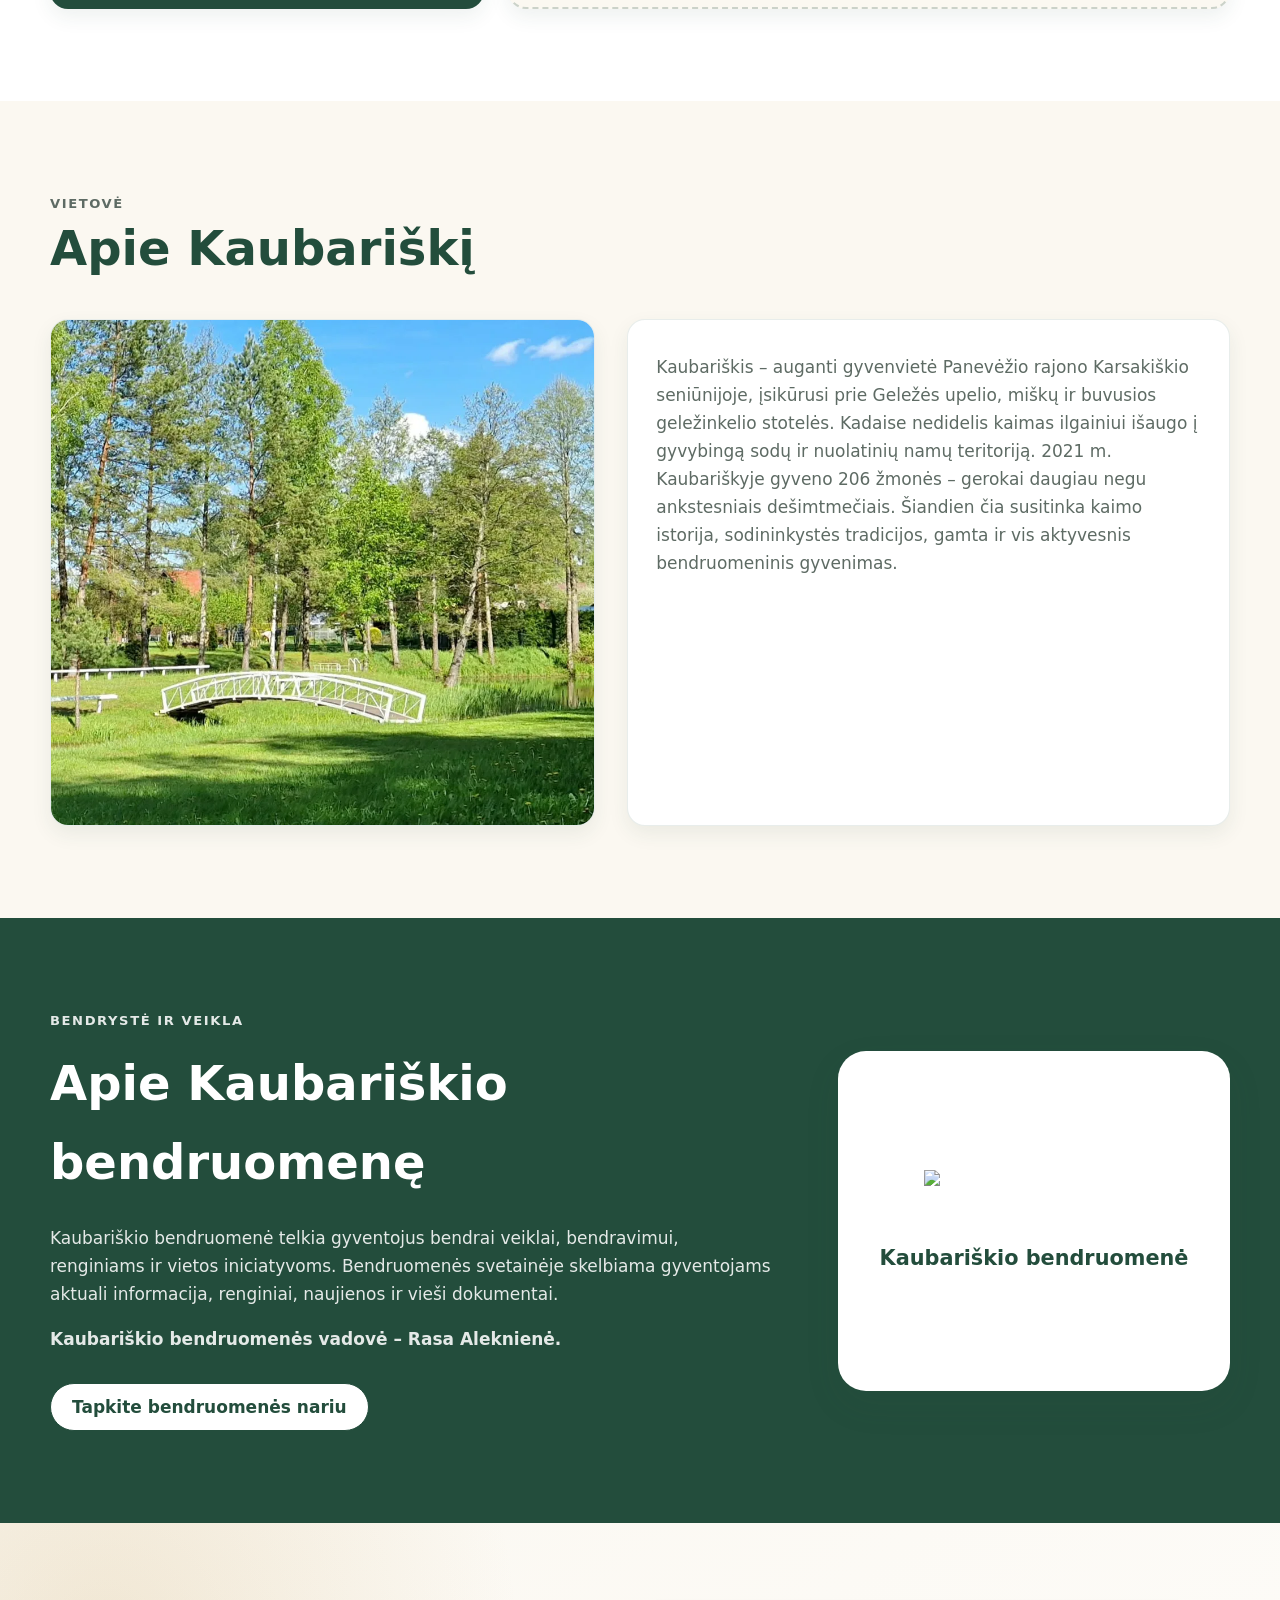
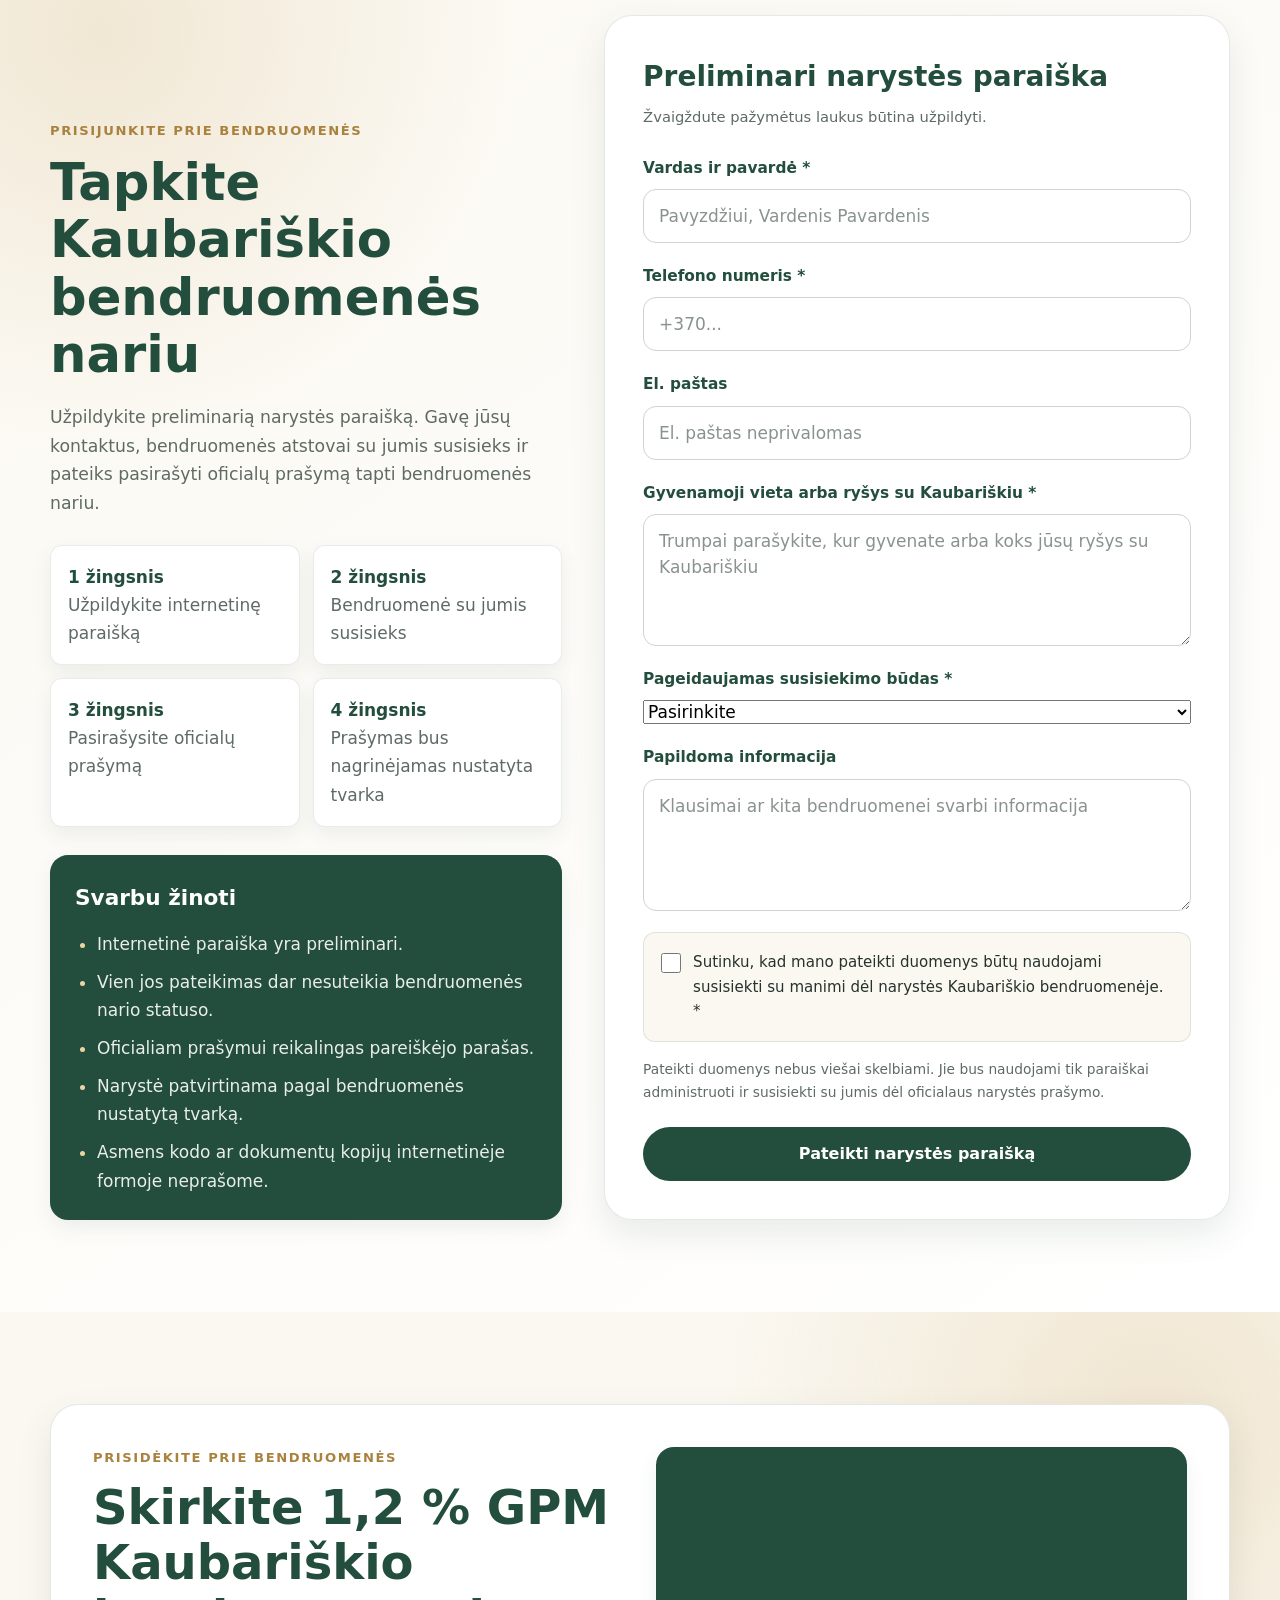
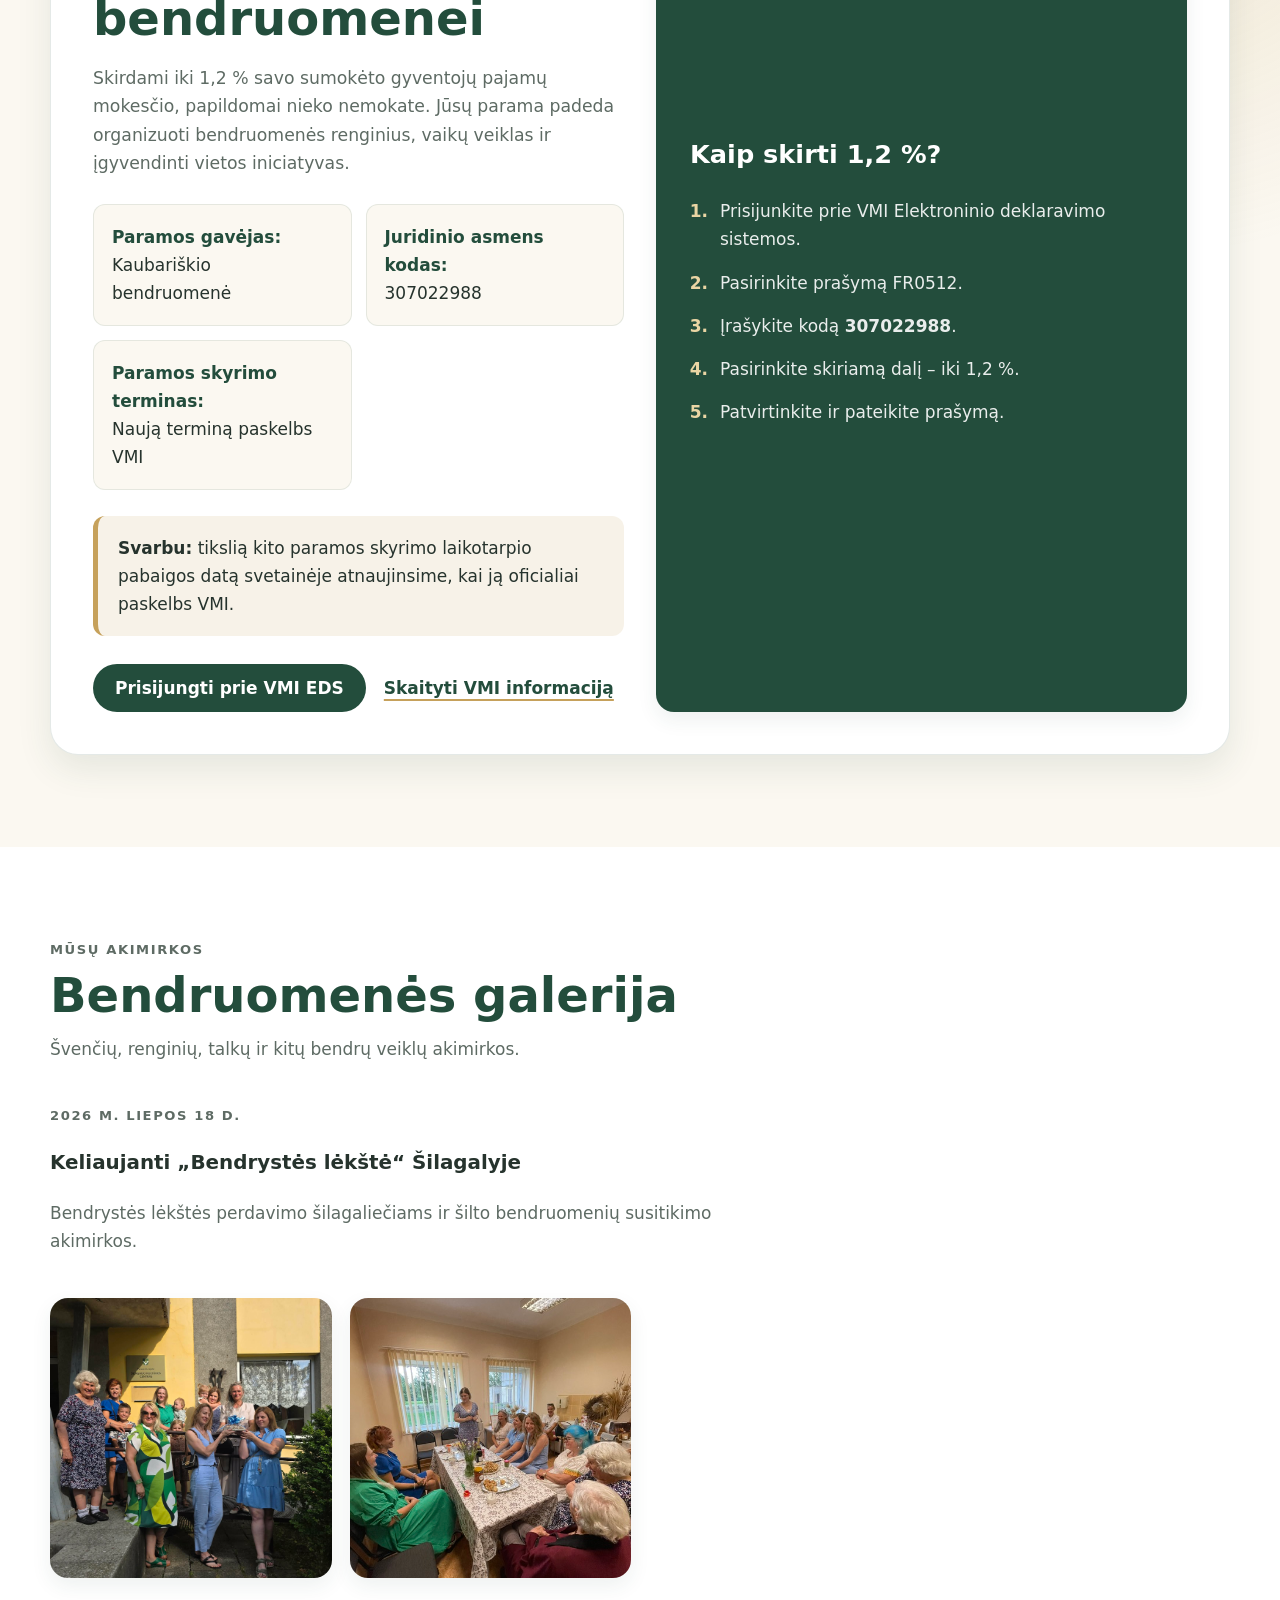
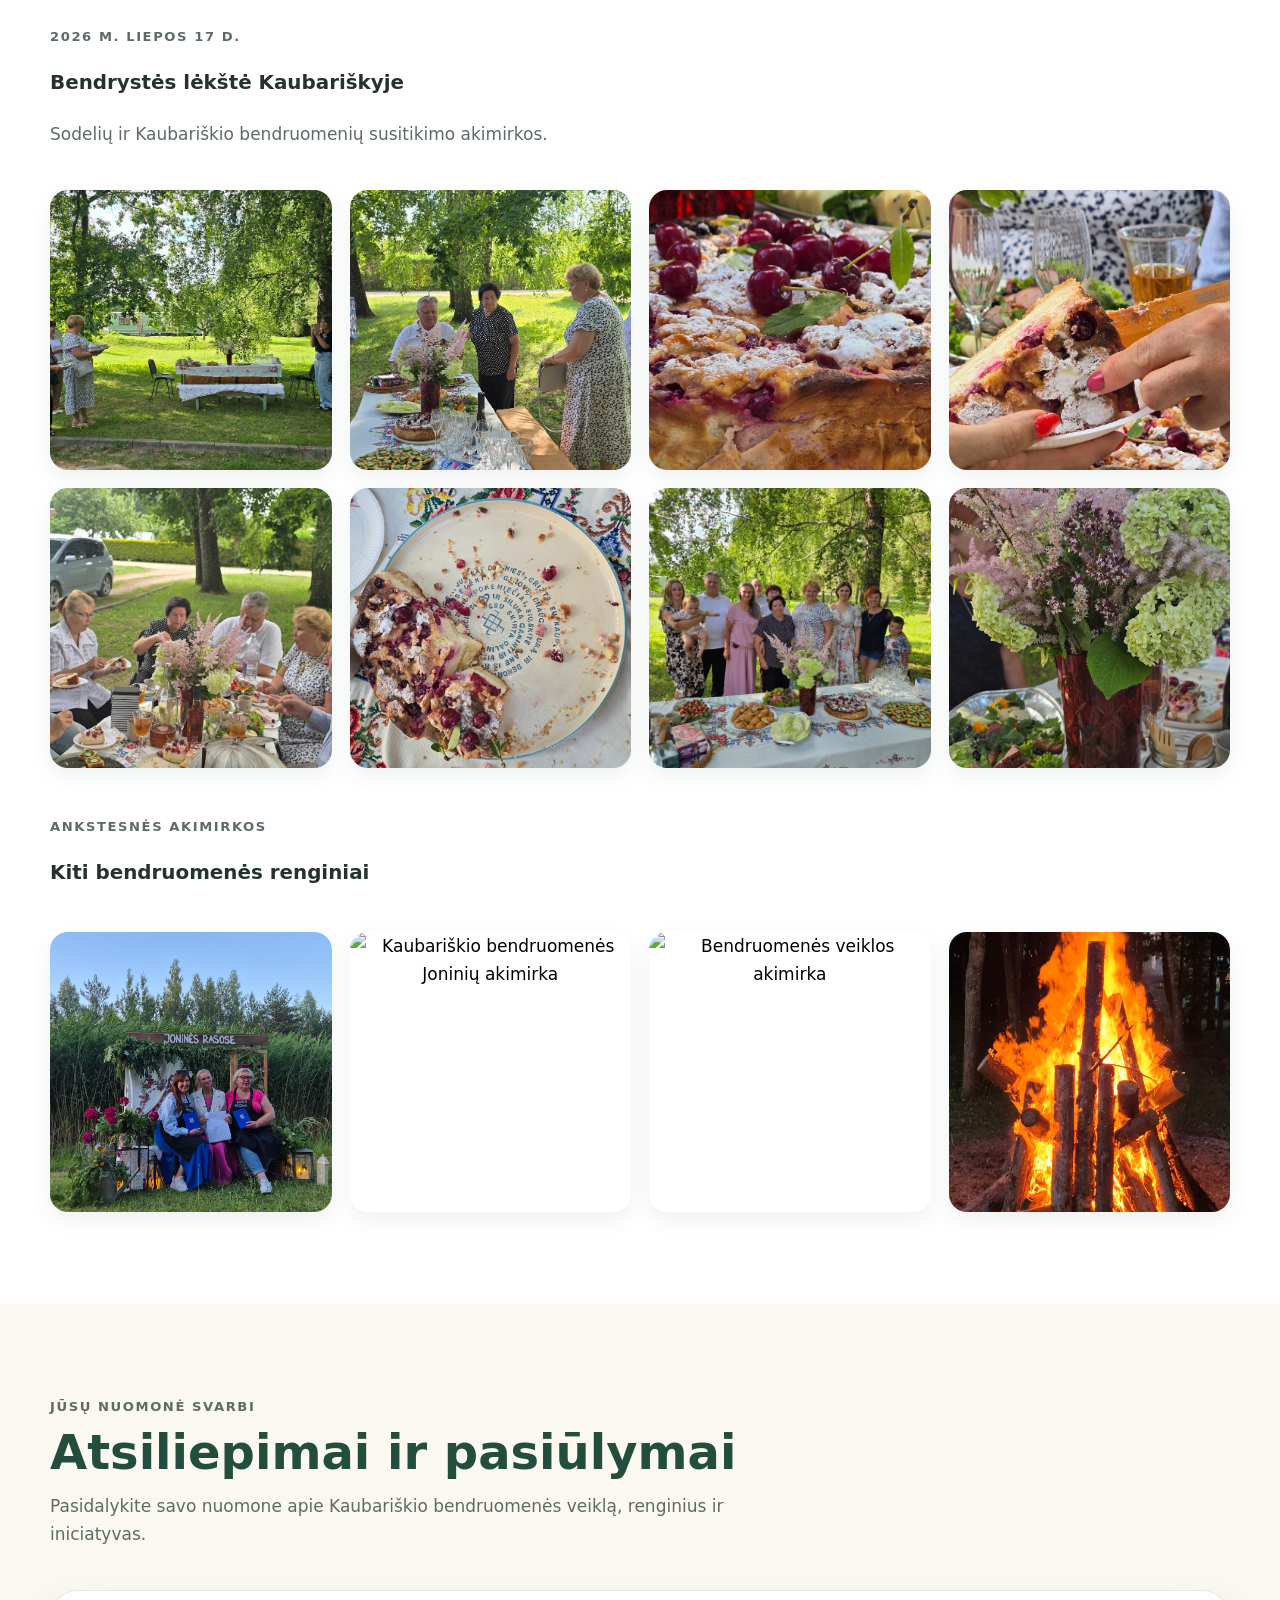
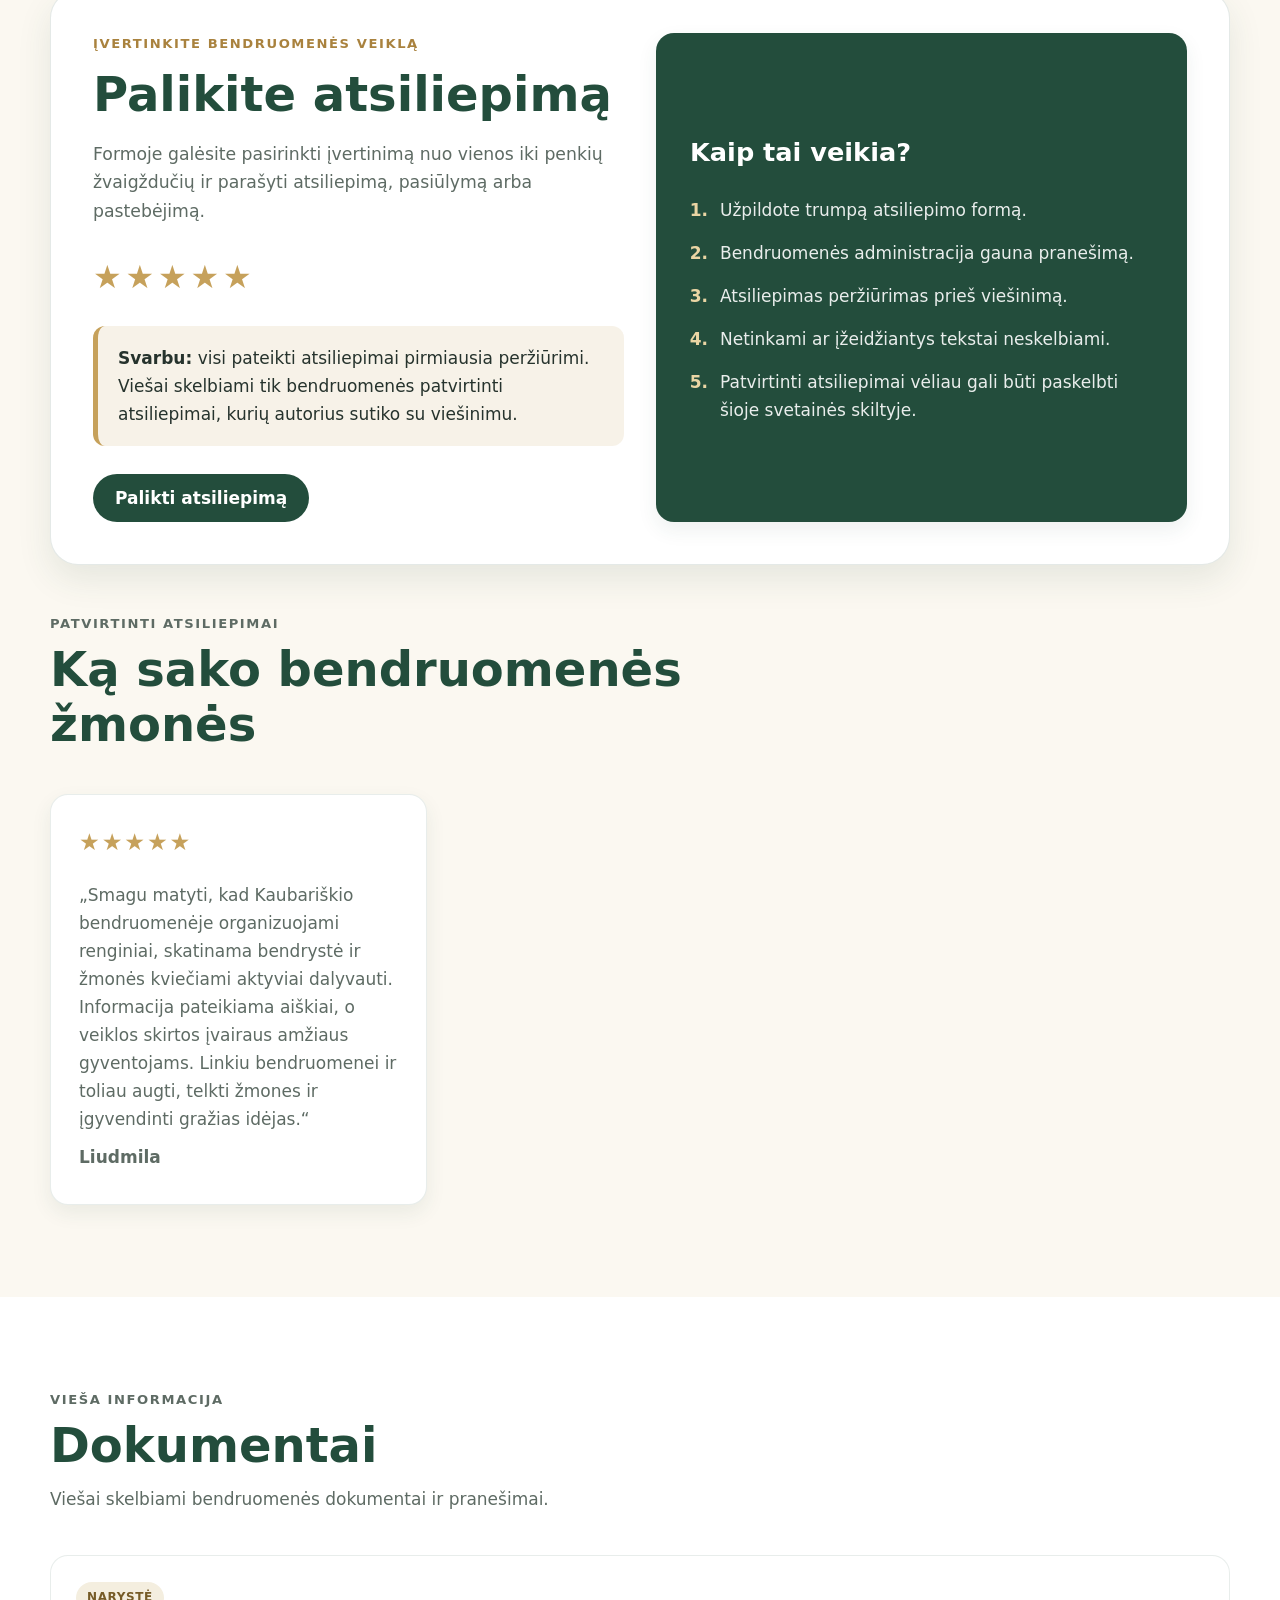
==== commit a8aa29b5: "Renginiai suskirstyti į artimiausius ir įvykusius" ====
--- a/index.html
+++ b/index.html
@@ -383,61 +383,15 @@
 
         </div>
 
-        <div class="card-grid three-columns">
-
-          <article
-            id="bendrystes-lekste"
-            class="content-card"
-          >
-
-            <span class="status-badge">
-              RENGINYS ĮVYKO
-            </span>
-
-            <h3>
-              Keliaujanti „Bendrystės lėkštė“
+        <div class="event-groups">
+
+          <section class="event-group" aria-labelledby="artimiausi-renginiai-title">
+
+            <h3 id="artimiausi-renginiai-title" class="event-group-title">
+              Artimiausi renginiai
             </h3>
 
-            <p>
-              <strong>Data:</strong>
-              2026 m. liepos 17–18 d.
-            </p>
-
-            <p>
-              <strong>Vieta:</strong>
-              Kaubariškis ir Šilagalys
-            </p>
-
-            <p>
-              Iš Sodelių į Kaubariškį atkeliavusi Bendrystės lėkštė
-              kitą dieną pasiekė Šilagalį ir buvo perduota
-              šilagaliečiams.
-            </p>
-
-            <a
-              href="#bendrystes-lekste-silagalyje-naujiena"
-              class="card-link"
-            >
-              Skaityti apie kelionę į Šilagalį
-            </a>
-
-            <a
-              href="#bendrystes-lekste-naujiena"
-              class="card-link"
-            >
-              Skaityti apie susitikimą Kaubariškyje
-            </a>
-
-            <a
-              href="https://www.facebook.com/share/r/1BbCs1cFWz/"
-              class="card-link"
-              target="_blank"
-              rel="noopener noreferrer"
-            >
-              Žiūrėti vaizdo įrašą
-            </a>
-
-          </article>
+            <div class="event-group-grid">
 
           <article
             id="bagazinturgis"
@@ -600,6 +554,76 @@
 
           </article>
 
+            </div>
+
+          </section>
+
+          <section
+            id="ivykusios-veiklos"
+            class="event-group"
+            aria-labelledby="ivykusios-veiklos-title"
+          >
+
+            <h3 id="ivykusios-veiklos-title" class="event-group-title">
+              Įvykusios veiklos
+            </h3>
+
+            <div class="event-group-grid">
+
+          <article
+            id="bendrystes-lekste"
+            class="content-card"
+          >
+
+            <span class="status-badge">
+              RENGINYS ĮVYKO
+            </span>
+
+            <h3>
+              Keliaujanti „Bendrystės lėkštė“
+            </h3>
+
+            <p>
+              <strong>Data:</strong>
+              2026 m. liepos 17–18 d.
+            </p>
+
+            <p>
+              <strong>Vieta:</strong>
+              Kaubariškis ir Šilagalys
+            </p>
+
+            <p>
+              Iš Sodelių į Kaubariškį atkeliavusi Bendrystės lėkštė
+              kitą dieną pasiekė Šilagalį ir buvo perduota
+              šilagaliečiams.
+            </p>
+
+            <a
+              href="#bendrystes-lekste-silagalyje-naujiena"
+              class="card-link"
+            >
+              Skaityti apie kelionę į Šilagalį
+            </a>
+
+            <a
+              href="#bendrystes-lekste-naujiena"
+              class="card-link"
+            >
+              Skaityti apie susitikimą Kaubariškyje
+            </a>
+
+            <a
+              href="https://www.facebook.com/share/r/1BbCs1cFWz/"
+              class="card-link"
+              target="_blank"
+              rel="noopener noreferrer"
+            >
+              Žiūrėti vaizdo įrašą
+            </a>
+
+          </article>
+
           <article
             id="jonines-rasose"
             class="content-card"
@@ -646,6 +670,10 @@
             </a>
 
           </article>
+
+            </div>
+
+          </section>
 
         </div>
 
--- a/style.css
+++ b/style.css
@@ -745,6 +745,29 @@
   grid-template-columns: repeat(3, minmax(0, 1fr));
 }
 
+.event-groups {
+  display: grid;
+  gap: 46px;
+}
+
+.event-group {
+  display: grid;
+  gap: 20px;
+}
+
+.event-group-title {
+  margin: 0;
+  color: var(--green-dark);
+  font-size: 1.55rem;
+  line-height: 1.25;
+}
+
+.event-group-grid {
+  display: grid;
+  gap: 24px;
+  grid-template-columns: repeat(2, minmax(0, 1fr));
+}
+
 .content-card {
   display: flex;
   min-height: 100%;
@@ -1809,6 +1832,7 @@
   .three-columns,
   .calendar-preview,
   .place-profile,
+  .event-group-grid,
   .about-grid,
   .contact-card,
   .footer-grid {
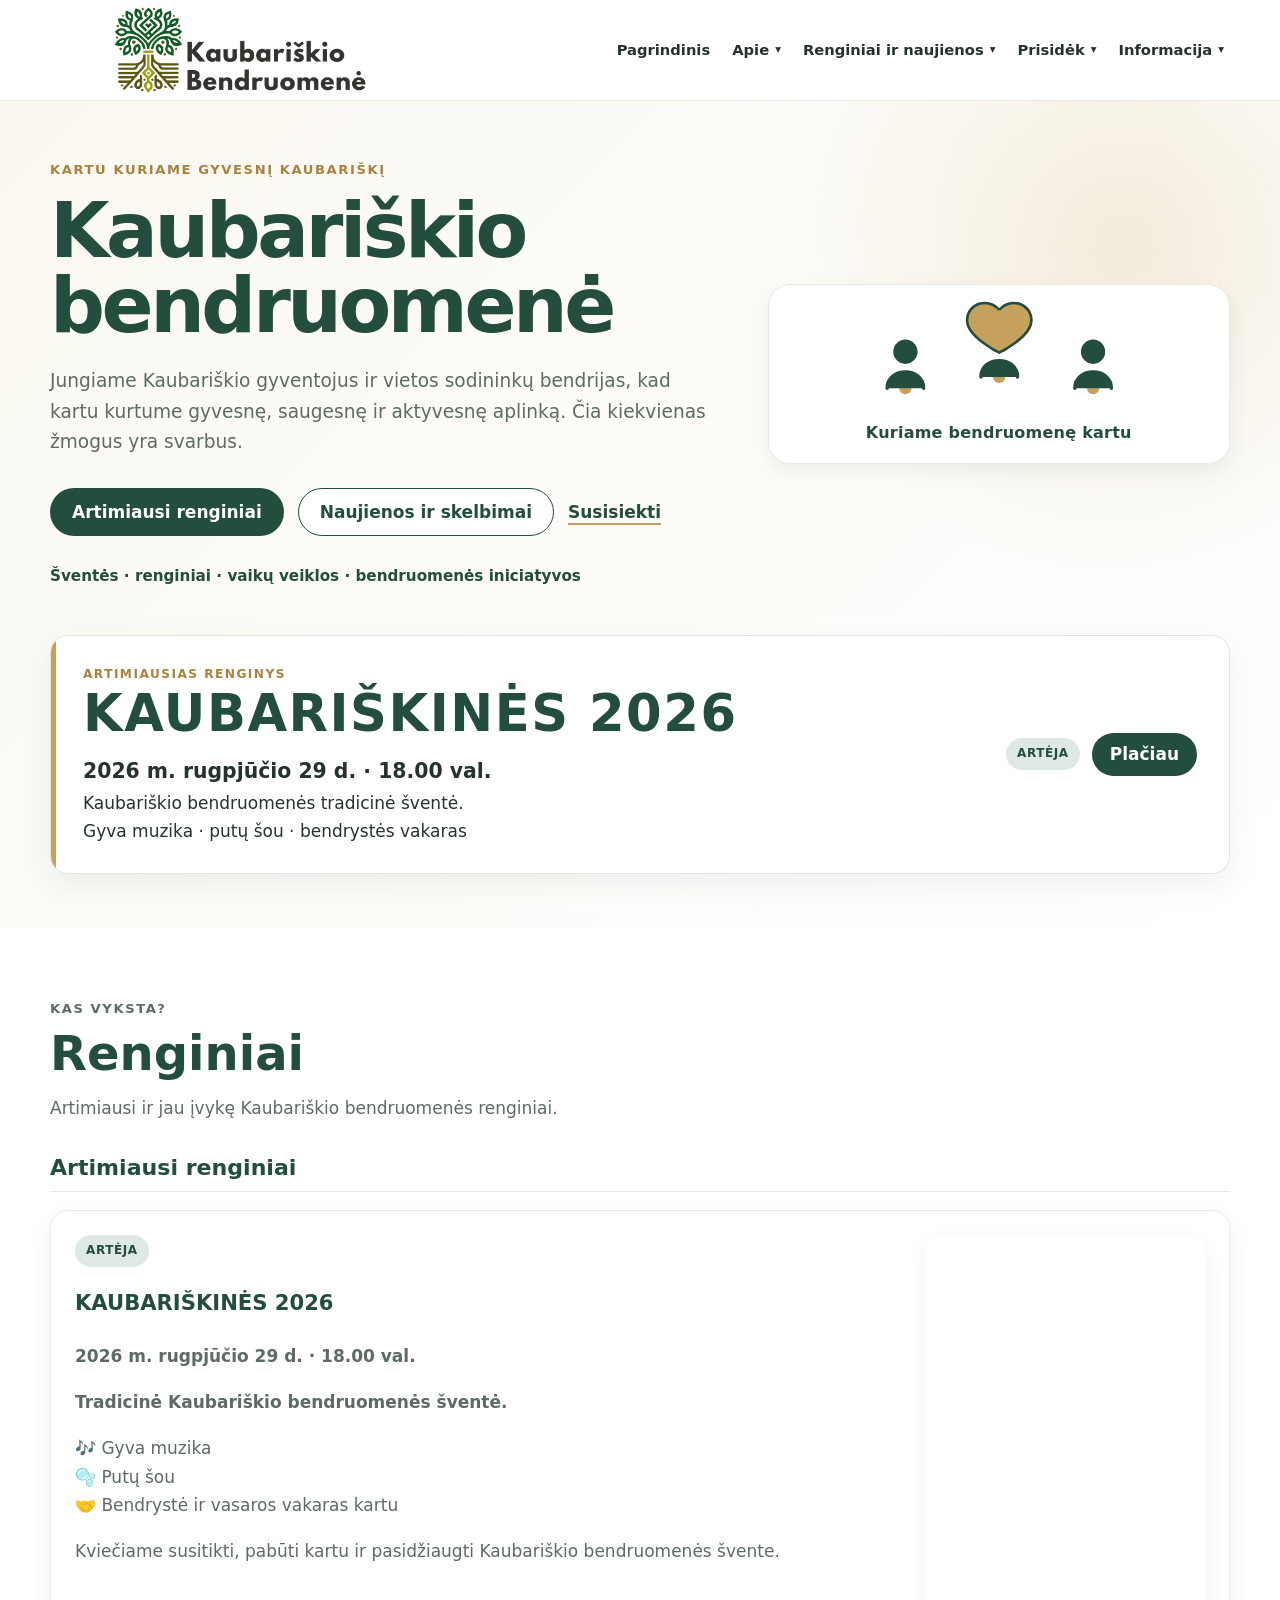
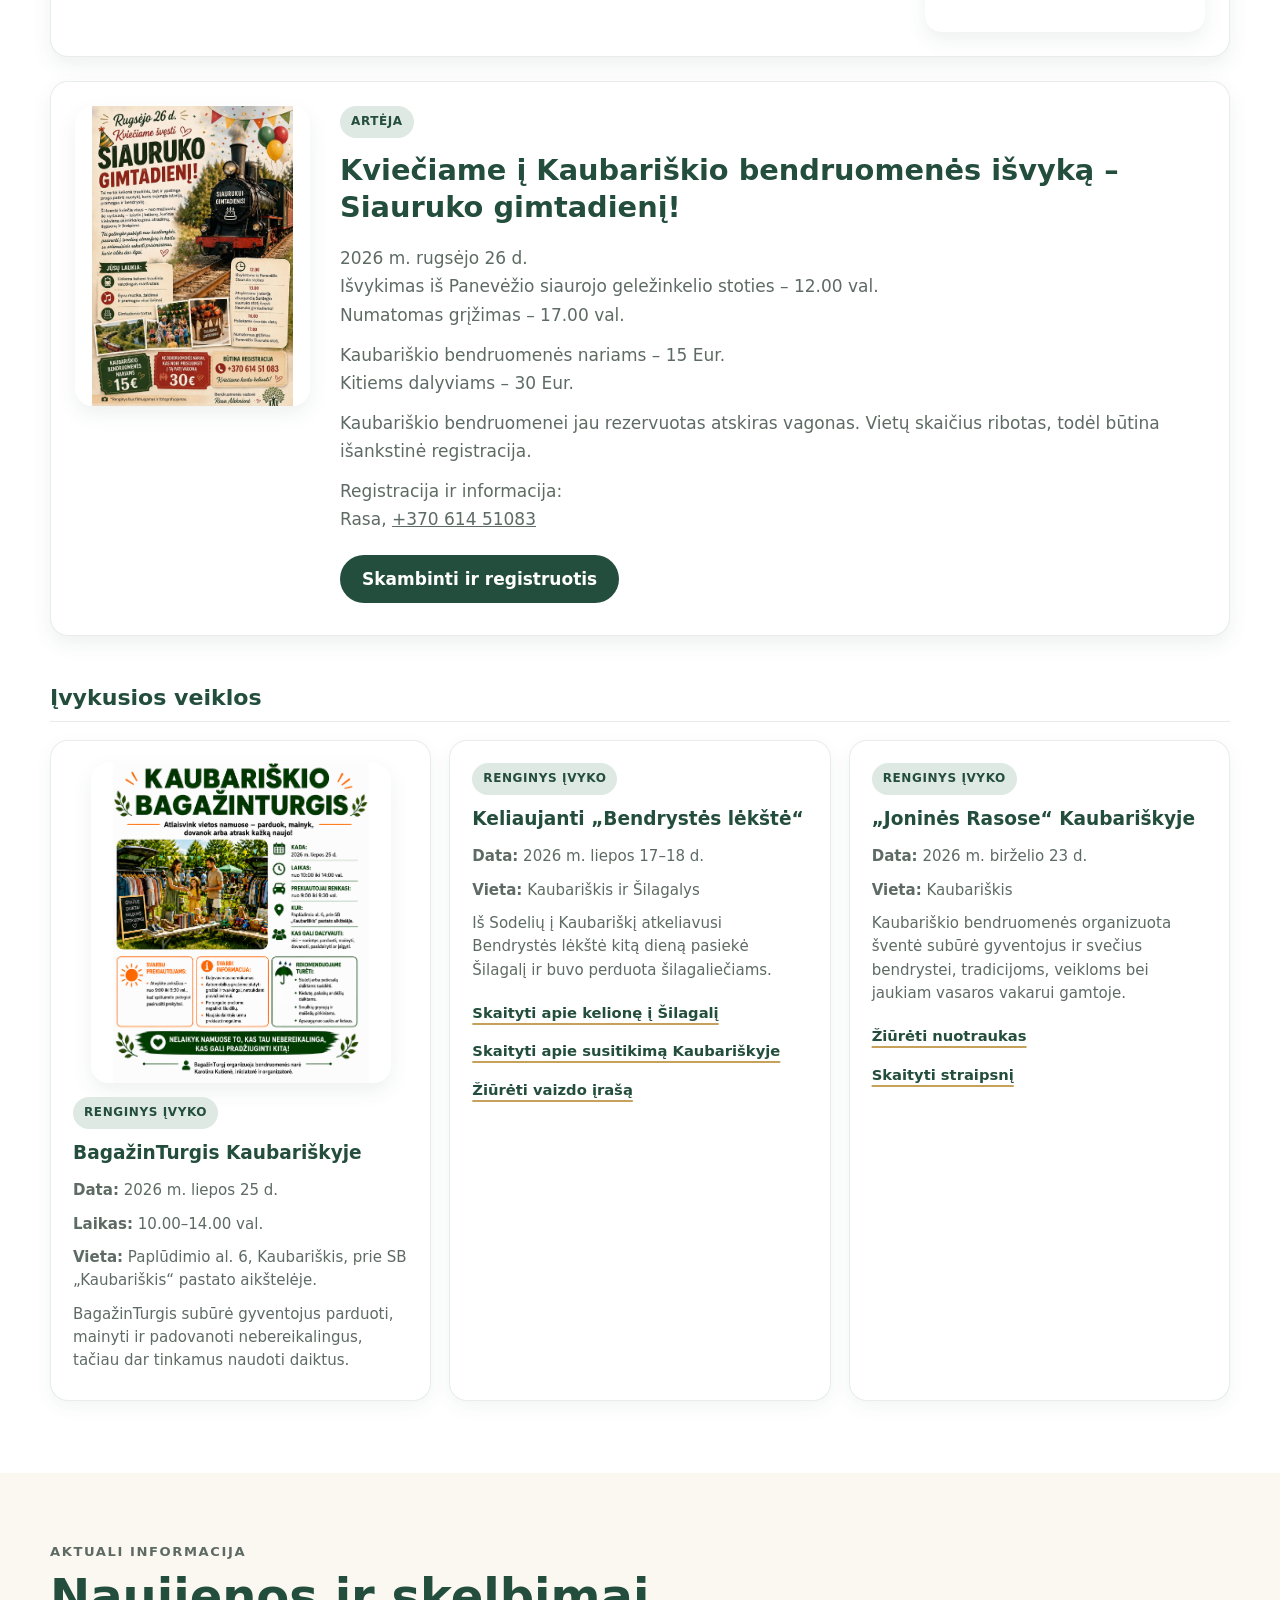
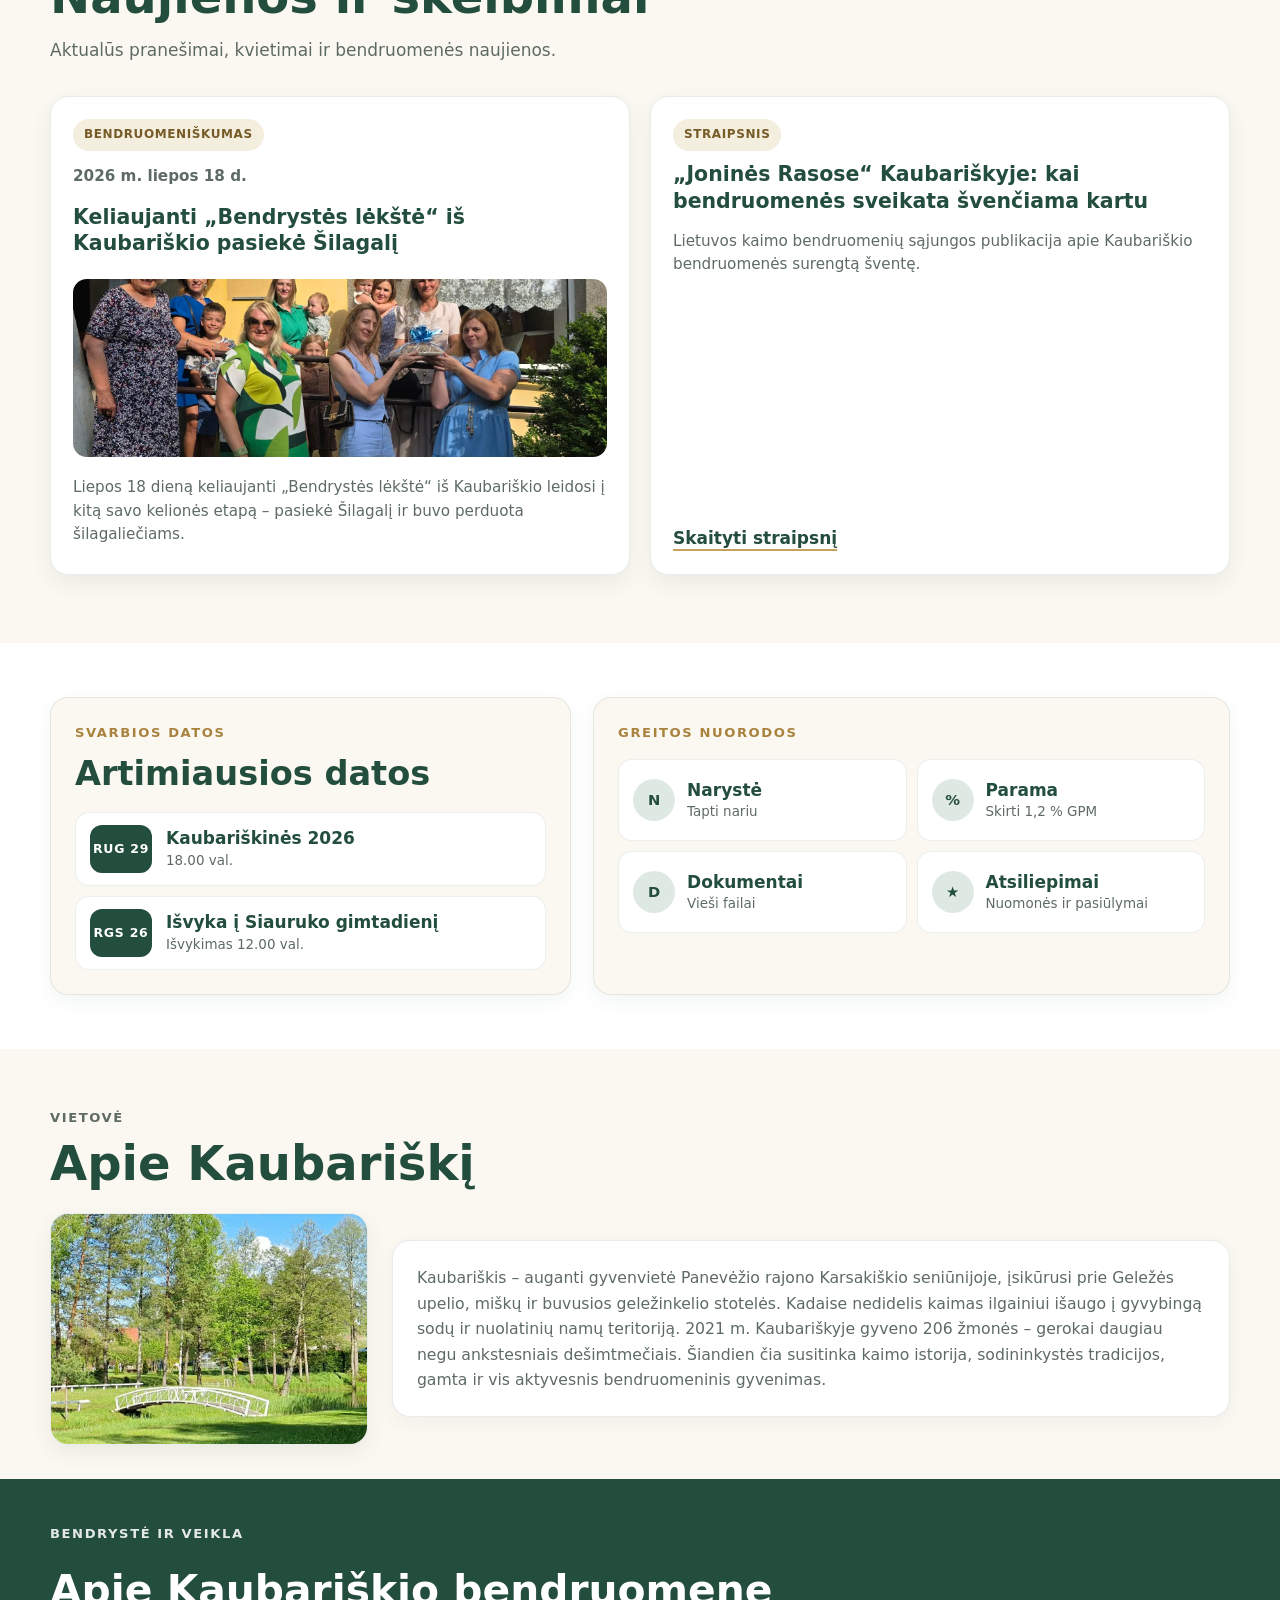
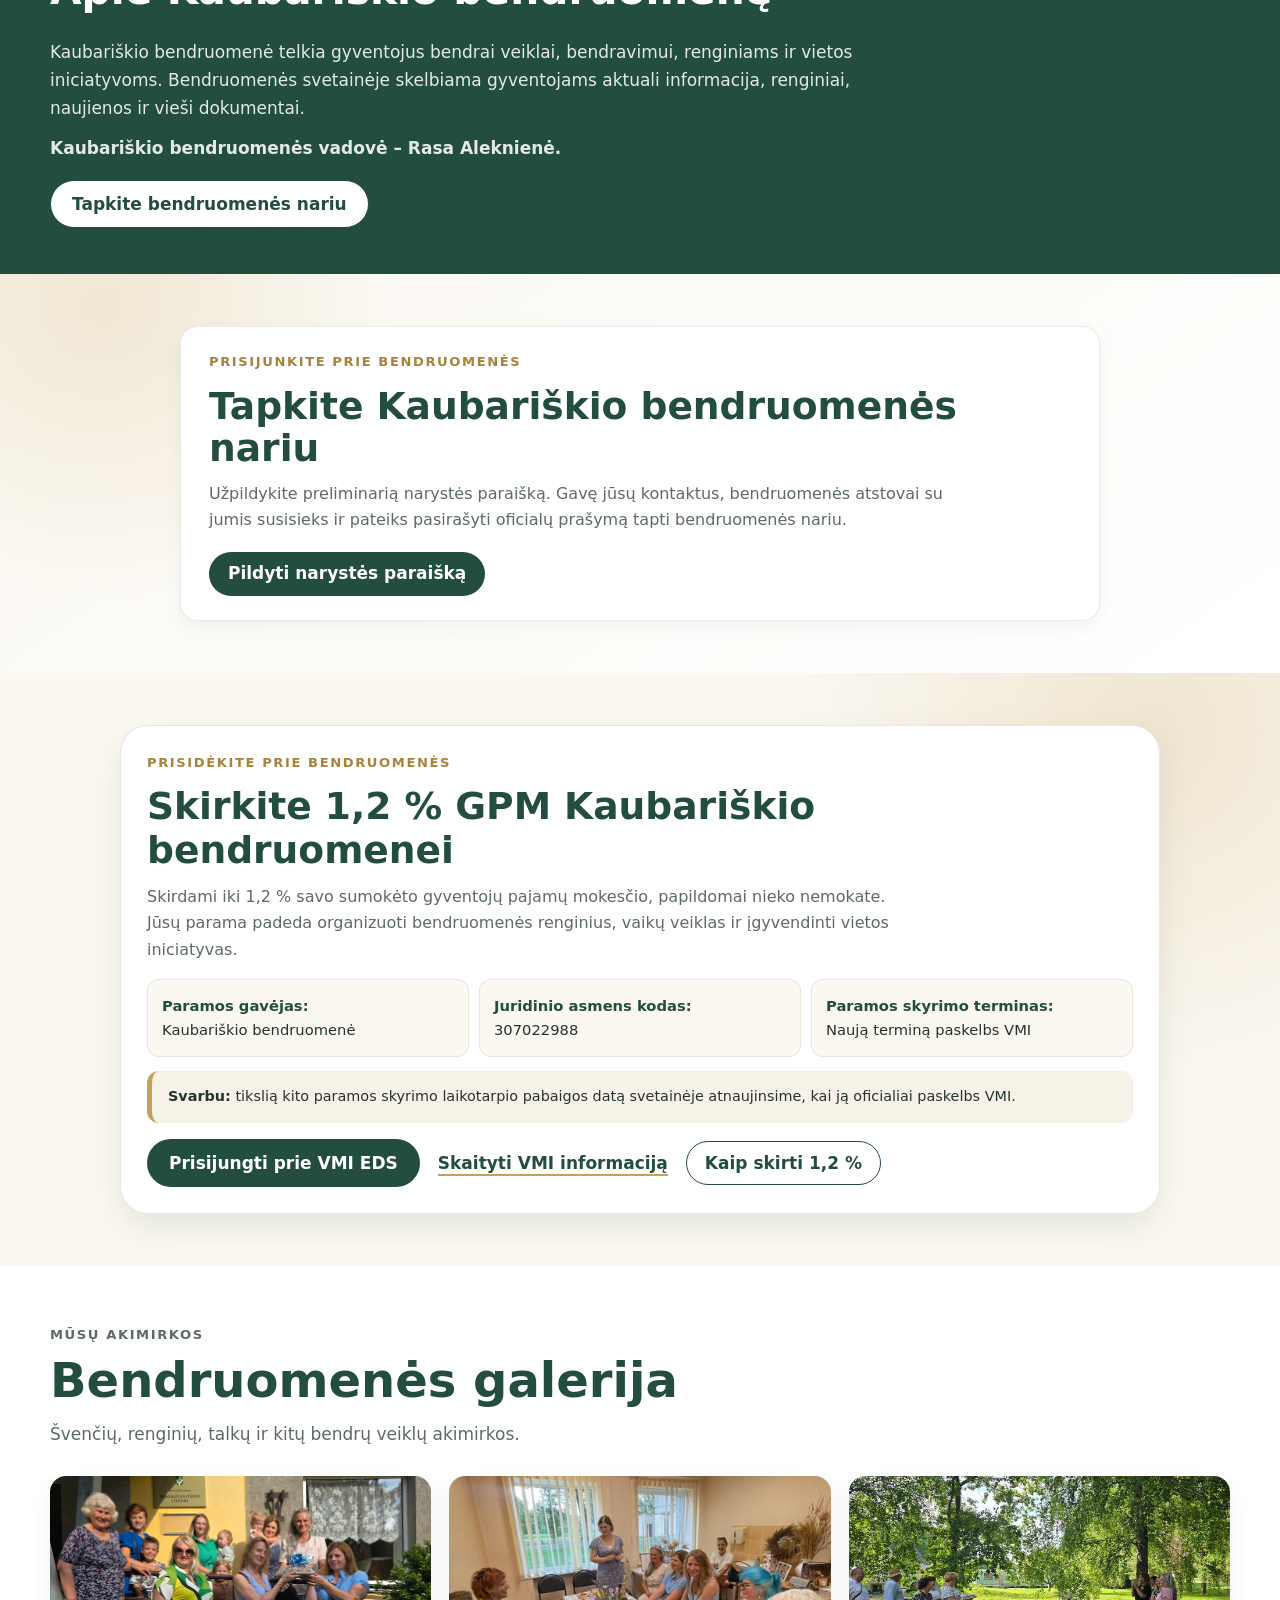
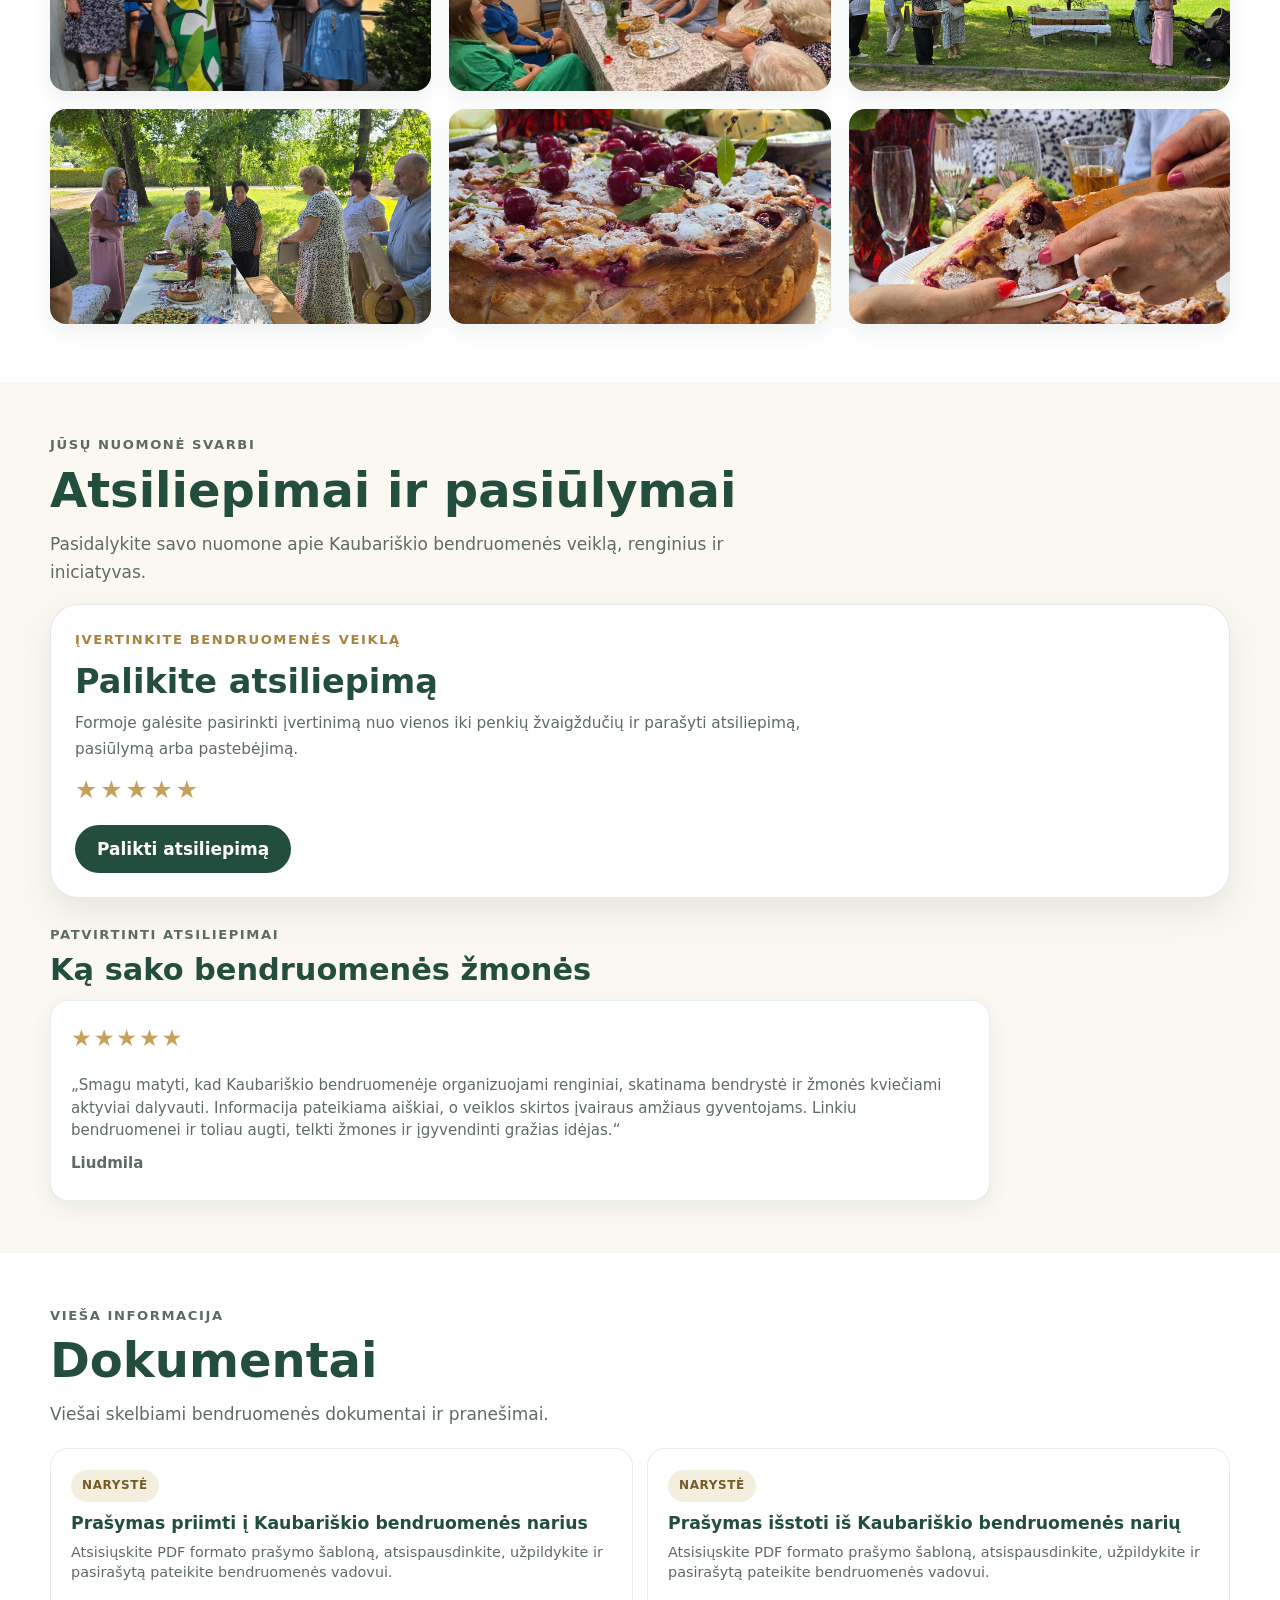
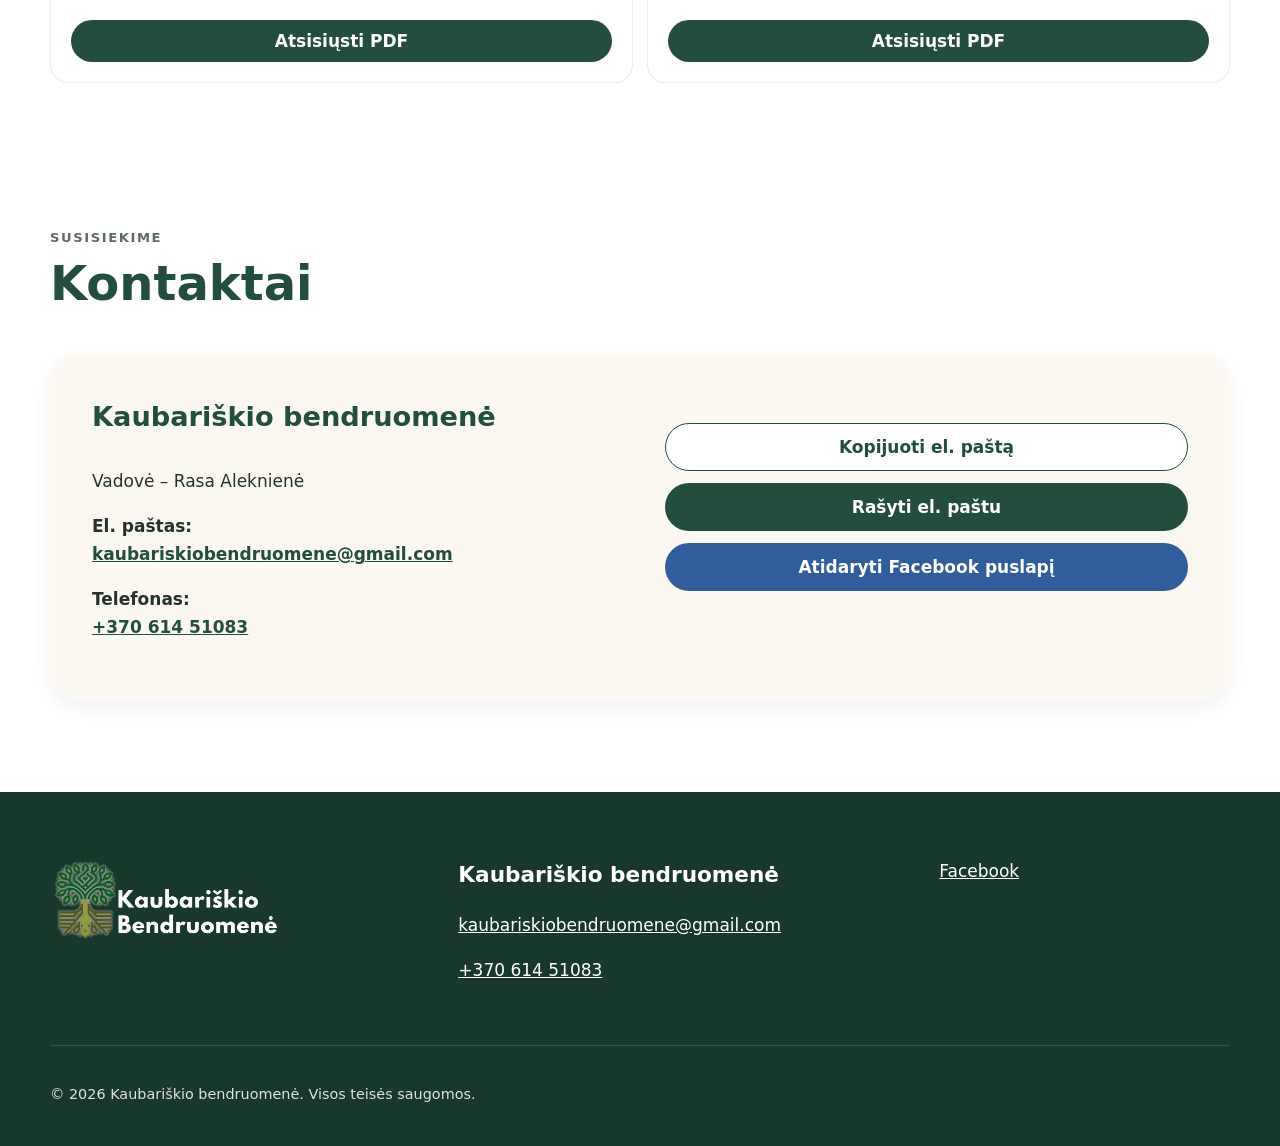
==== commit a15981ee: "Kaubariškinių plakatas įdėtas kaip tikras paveikslėlis" ====
--- a/index.html
+++ b/index.html
@@ -15,7 +15,7 @@
 
   <title>Kaubariškio bendruomenė</title>
 
-  <link rel="stylesheet" href="style.css">
+  <link rel="stylesheet" href="style.css?v=20260819-3">
 </head>
 
 <body>
@@ -353,7 +353,7 @@
             </span>
 
             <a
-              href="#renginiai"
+              href="#kaubariskines-2026"
               class="button button-small"
             >
               Plačiau
@@ -392,6 +392,51 @@
             </h3>
 
             <div class="event-group-grid">
+
+          <article
+            id="kaubariskines-2026"
+            class="content-card kaubariskines-event-card"
+          >
+
+            <span class="status-badge">ARTĖJA</span>
+
+            <h3>
+              KAUBARIŠKINĖS 2026
+            </h3>
+
+            <p>
+              <strong>2026 m. rugpjūčio 29 d. · 18.00 val.</strong>
+            </p>
+
+            <p>
+              <strong>Tradicinė Kaubariškio bendruomenės šventė.</strong>
+            </p>
+
+            <p>
+              🎶 Gyva muzika<br>
+              🫧 Putų šou<br>
+              🤝 Bendrystė ir vasaros vakaras kartu
+            </p>
+
+            <p>
+              Kviečiame susitikti, pabūti kartu ir pasidžiaugti
+              Kaubariškio bendruomenės švente.
+            </p>
+
+            <button
+              class="event-poster-button gallery-item kaubariskines-poster-button"
+              type="button"
+              aria-label="Atidaryti Kaubariškinių 2026 skelbimą"
+            >
+              <img
+                src="images/kaubariskines-2026-skelbimas.webp?v=20260819-3"
+                alt="Kaubariškinės 2026 skelbimas. Šventė vyks 2026 m. rugpjūčio 29 d. 18.00 val."
+                class="event-poster-image kaubariskines-poster-image"
+                loading="eager"
+              >
+            </button>
+
+          </article>
 
           <article
             id="bagazinturgis"
@@ -2364,7 +2409,7 @@
 
   </div>
 
-  <script src="script.js"></script>
+  <script src="script.js?v=20260819-3"></script>
 
 </body>
-</html>
+</html>
--- a/style.css
+++ b/style.css
@@ -1,1980 +1,85 @@
-:root {
-  --green-dark: #234d3c;
-  --green-deeper: #18382c;
-  --green-soft: #dfe9e3;
-  --sand: #f4eedf;
-  --sand-light: #fbf8f1;
-  --white: #ffffff;
-  --gold: #c6a15b;
-  --gold-dark: #a9823e;
-  --text: #26332d;
-  --text-light: #5e6b64;
-  --border: #d9ded9;
-  --error: #a33a32;
-  --success: #22633f;
-  --shadow: 0 14px 34px rgba(35, 77, 60, 0.1);
-  --shadow-small: 0 8px 20px rgba(35, 77, 60, 0.08);
-  --radius-large: 28px;
-  --radius-medium: 18px;
-  --radius-small: 12px;
-  --container: 1180px;
+@import url("style-layout.css?v=20260819-3");
+
+/* Kaubariškinės 2026 – išsami artėjančio renginio kortelė */
+
+#renginiai {
+  scroll-margin-top: 96px;
 }
 
-* {
-  box-sizing: border-box;
+/* Viršutinė kortelė lieka tik trumpa renginio santrauka. */
+.featured-event-card::after {
+  display: none;
+  content: none;
 }
 
-html {
-  scroll-behavior: smooth;
-  scroll-padding-top: 120px;
+.featured-event-card > div:first-child {
+  flex: 1 1 auto;
 }
 
-body {
-  margin: 0;
-  overflow-x: hidden;
-  background: var(--white);
-  color: var(--text);
-  font-family:
-    Inter,
-    system-ui,
-    -apple-system,
-    BlinkMacSystemFont,
-    "Segoe UI",
-    sans-serif;
-  font-size: 17px;
-  line-height: 1.65;
+/* Išsami Kaubariškinių kortelė su tikru IMG elementu. */
+#kaubariskines-2026 {
+  display: grid;
+  min-height: 0;
+  align-items: start;
+  gap: 8px 30px;
+  padding: 24px;
+  grid-template-columns: minmax(0, 1fr) minmax(220px, 280px);
 }
 
-body.menu-open {
-  overflow: hidden;
+#kaubariskines-2026 > :not(.kaubariskines-poster-button) {
+  grid-column: 1;
 }
 
-img {
+#kaubariskines-2026 .kaubariskines-poster-button {
   display: block;
-  max-width: 100%;
+  width: 100%;
+  margin: 0;
+  padding: 0;
+  border: 0;
+  border-radius: 16px;
+  background: transparent;
+  cursor: zoom-in;
+  grid-column: 2;
+  grid-row: 1 / span 10;
 }
 
-a {
-  color: inherit;
-}
-
-button,
-a {
-  -webkit-tap-highlight-color: transparent;
-}
-
-button,
-input,
-textarea,
-select {
-  font: inherit;
-}
-
-button:focus-visible,
-a:focus-visible,
-input:focus-visible,
-textarea:focus-visible {
-  outline: 3px solid var(--gold);
-  outline-offset: 3px;
-}
-
-.container {
-  width: min(calc(100% - 40px), var(--container));
-  margin: 0 auto;
-}
-
-/* Skaitymo progreso juosta */
-
-#reading-progress {
-  position: fixed;
-  top: 0;
-  left: 0;
-  z-index: 9999;
-  width: 0;
-  height: 4px;
-  background: var(--gold);
-}
-
-/* Viršutinė pranešimų juosta */
-
-.announcement-bar {
-  position: relative;
-  z-index: 1001;
-  padding: 9px 20px;
-  background: var(--green-dark);
-  color: var(--white);
-  text-align: center;
-}
-
-.announcement-bar p {
-  margin: 0;
-  font-size: 0.92rem;
-  font-weight: 650;
-}
-
-/* Viršutinis meniu */
-
-.site-header {
-  position: sticky;
-  top: 0;
-  z-index: 2000;
-  border-bottom: 1px solid rgba(35, 77, 60, 0.1);
-  background: rgba(255, 255, 255, 0.95);
-  backdrop-filter: blur(14px);
-}
-
-.header-inner {
-  display: flex;
-  min-height: 100px;
-  align-items: center;
-  justify-content: space-between;
-  gap: 24px;
-}
-
-.logo-link {
-  display: inline-flex;
-  flex-shrink: 0;
-  align-items: center;
-}
-
-.main-logo {
-  width: 380px;
-  max-width: 32vw;
-  max-height: 92px;
-  object-fit: contain;
-}
-
-.main-navigation {
-  display: flex;
-  align-items: center;
-  justify-content: flex-end;
-  gap: 10px;
-}
-
-.nav-link,
-.nav-group-toggle {
-  position: relative;
-  display: inline-flex;
-  min-height: 44px;
-  align-items: center;
-  gap: 6px;
-  padding: 8px 6px;
-  border: 0;
-  border-radius: var(--radius-small);
-  background: transparent;
-  color: var(--text);
-  cursor: pointer;
-  font-size: 0.92rem;
-  font-weight: 650;
-  text-decoration: none;
-  white-space: nowrap;
-}
-
-.nav-link::after,
-.nav-group-toggle::after {
-  position: absolute;
-  right: 0;
-  bottom: -7px;
-  left: 0;
-  height: 2px;
-  background: var(--gold);
-  content: "";
-  transform: scaleX(0);
-  transform-origin: center;
-  transition: transform 0.2s ease;
-}
-
-.nav-link:hover::after,
-.nav-link:focus-visible::after,
-.nav-group-toggle:hover::after,
-.nav-group-toggle:focus-visible::after,
-.nav-group.is-open > .nav-group-toggle::after,
-.nav-group:hover > .nav-group-toggle::after {
-  transform: scaleX(1);
-}
-
-.nav-link:focus-visible,
-.nav-group-toggle:focus-visible,
-.nav-submenu a:focus-visible,
-.mobile-menu-button:focus-visible,
-.mobile-menu-close:focus-visible {
-  background: var(--sand-light);
-}
-
-.nav-group {
-  position: relative;
-}
-
-.nav-group-toggle span {
-  font-size: 0.72rem;
-  line-height: 1;
-  transition: transform 0.2s ease;
-}
-
-.nav-group.is-open > .nav-group-toggle span,
-.nav-group:hover > .nav-group-toggle span {
-  transform: rotate(180deg);
-}
-
-.nav-submenu {
-  position: absolute;
-  top: 100%;
-  left: 50%;
-  z-index: 2002;
-  min-width: 230px;
-  padding: 10px;
-  border: 1px solid var(--border);
-  border-radius: var(--radius-medium);
-  background: var(--white);
-  box-shadow: var(--shadow);
-  opacity: 0;
-  pointer-events: none;
-  transform: translate(-50%, 8px);
-  transition:
-    opacity 0.2s ease,
-    transform 0.2s ease,
-    visibility 0.2s ease;
-  visibility: hidden;
-}
-
-.nav-group:hover > .nav-submenu,
-.nav-group.is-open > .nav-submenu {
-  opacity: 1;
-  pointer-events: auto;
-  transform: translate(-50%, 0);
-  visibility: visible;
-}
-
-.nav-submenu a {
-  display: block;
-  padding: 10px 12px;
-  border-radius: var(--radius-small);
-  color: var(--text);
-  font-size: 0.92rem;
-  font-weight: 600;
-  text-decoration: none;
-  white-space: nowrap;
-}
-
-.nav-submenu a:hover,
-.nav-submenu a:focus-visible {
-  background: var(--sand-light);
-  color: var(--green-dark);
-}
-
-.mobile-menu-button {
-  display: none;
-  align-items: center;
-  gap: 8px;
-  padding: 10px 14px;
-  border: 1px solid var(--border);
-  border-radius: 999px;
-  background: var(--white);
-  color: var(--green-dark);
-  cursor: pointer;
-  font-size: 1rem;
-  font-weight: 800;
-  line-height: 1;
-}
-
-.mobile-menu-button span:first-child {
-  font-size: 1.35rem;
-}
-
-.mobile-menu-overlay,
-.mobile-drawer-header {
-  display: none;
-}
-
-.mobile-menu-close {
-  display: inline-flex;
-  width: 42px;
-  height: 42px;
-  align-items: center;
-  justify-content: center;
-  border: 1px solid var(--border);
-  border-radius: 999px;
-  background: var(--white);
-  color: var(--green-dark);
-  cursor: pointer;
-  font-size: 1.8rem;
-  line-height: 1;
-}
-
-/* Bendri elementai */
-
-.section {
-  padding: 92px 0;
-}
-
-.section-sand {
-  background: var(--sand-light);
-}
-
-.section-green {
-  background: var(--green-dark);
-  color: var(--white);
-}
-
-.section-heading {
-  max-width: 720px;
-  margin-bottom: 42px;
-}
-
-.section-heading h2 {
-  margin: 7px 0 12px;
-  color: var(--green-dark);
-  font-size: clamp(2rem, 4vw, 3rem);
-  line-height: 1.15;
-}
-
-.section-heading p {
-  margin: 0;
-  color: var(--text-light);
-}
-
-.eyebrow {
-  margin: 0 0 12px;
-  color: var(--gold-dark);
-  font-size: 0.82rem;
-  font-weight: 800;
-  letter-spacing: 0.12em;
-  text-transform: uppercase;
-}
-
-.eyebrow-light {
-  color: #ead5a4;
-}
-
-.button {
-  display: inline-flex;
-  min-height: 48px;
-  align-items: center;
-  justify-content: center;
-  padding: 12px 21px;
-  border: 1px solid transparent;
-  border-radius: 999px;
-  cursor: pointer;
-  font-weight: 750;
-  line-height: 1.2;
-  text-align: center;
-  text-decoration: none;
-  transition:
-    transform 0.2s ease,
-    box-shadow 0.2s ease,
-    background 0.2s ease;
-}
-
-.button:hover {
-  transform: translateY(-2px);
-  box-shadow: var(--shadow-small);
-}
-
-.button:disabled {
-  cursor: wait;
-  opacity: 0.7;
-  transform: none;
-}
-
-.button-primary {
-  background: var(--green-dark);
-  color: var(--white);
-}
-
-.button-primary:hover {
-  background: var(--green-deeper);
-}
-
-.button-secondary {
-  border-color: var(--green-dark);
-  background: var(--white);
-  color: var(--green-dark);
-}
-
-.button-secondary:hover {
-  background: var(--sand);
-}
-
-.button-facebook {
-  background: #315d9d;
-  color: var(--white);
-}
-
-.button-small {
-  min-height: 42px;
-  padding: 10px 17px;
-  background: var(--green-dark);
-  color: var(--white);
-}
-
-.text-link,
-.card-link {
-  color: var(--green-dark);
-  font-weight: 750;
-  text-decoration-color: var(--gold);
-  text-decoration-thickness: 2px;
-  text-underline-offset: 5px;
-}
-
-/* Pirmasis ekranas */
-
-.hero-section {
-  position: relative;
-  overflow: hidden;
-  padding: 76px 0 70px;
-  background:
-    radial-gradient(
-      circle at 88% 18%,
-      rgba(198, 161, 91, 0.18),
-      transparent 25%
-    ),
-    linear-gradient(135deg, var(--sand-light), var(--white));
-}
-
-.hero-grid {
-  display: grid;
-  align-items: center;
-  gap: 64px;
-  grid-template-columns: 1.05fr 0.95fr;
-}
-
-.hero-content h1 {
-  max-width: 720px;
-  margin: 0 0 23px;
-  color: var(--green-dark);
-  font-size: clamp(3rem, 6vw, 5.4rem);
-  letter-spacing: -0.045em;
-  line-height: 0.98;
-}
-
-.hero-intro {
-  max-width: 670px;
-  margin: 0;
-  color: var(--text-light);
-  font-size: 1.16rem;
-}
-
-.hero-buttons {
-  display: flex;
-  flex-wrap: wrap;
-  align-items: center;
-  gap: 14px;
-  margin-top: 30px;
-}
-
-.activity-line {
-  margin: 28px 0 0;
-  color: var(--green-dark);
-  font-size: 0.95rem;
-  font-weight: 700;
-}
-
-/* Nuotrauka ir animacija atskirose eilėse */
-
-.hero-visual-column {
-  display: flex;
-  min-width: 0;
-  flex-direction: column;
-  gap: 18px;
-}
-
-.hero-image-wrapper {
-  position: relative;
-}
-
-.hero-image-wrapper::before {
-  position: absolute;
-  top: -22px;
-  right: -22px;
-  z-index: 0;
-  width: 160px;
-  height: 160px;
-  border-radius: 50%;
-  background: rgba(198, 161, 91, 0.3);
-  content: "";
-}
-
-.hero-image-wrapper::after {
-  position: absolute;
-  bottom: -22px;
-  left: -22px;
-  z-index: 0;
-  width: 115px;
-  height: 115px;
-  border-radius: 28px;
-  background: rgba(35, 77, 60, 0.13);
-  content: "";
-  transform: rotate(12deg);
-}
-
-.hero-image {
-  position: relative;
-  z-index: 1;
-  width: 100%;
-  min-height: 470px;
-  border-radius: var(--radius-large);
-  box-shadow: var(--shadow);
-  object-fit: cover;
-  animation: gentleZoom 16s ease-in-out infinite alternate;
-}
-
-@keyframes gentleZoom {
-  from {
-    transform: scale(1);
-  }
-
-  to {
-    transform: scale(1.018);
-  }
-}
-
-/* Judanti bendruomenės iliustracija po nuotrauka */
-
-.community-animation-card {
-  position: relative;
-  z-index: 3;
-  width: 100%;
-  min-height: 154px;
-  padding: 6px 22px 12px;
-  overflow: hidden;
-  border: 1px solid rgba(35, 77, 60, 0.11);
-  border-radius: 22px;
-  background: rgba(255, 255, 255, 0.96);
-  box-shadow: var(--shadow-small);
-  pointer-events: none;
-}
-
-.community-animation {
-  display: block;
-  width: 100%;
-  height: 112px;
-  overflow: visible;
-}
-
-.community-animation-text {
-  margin: -3px 0 0;
-  color: var(--green-dark);
-  font-size: 0.94rem;
-  font-weight: 850;
-  letter-spacing: 0.015em;
-  text-align: center;
-}
-
-.community-path {
-  fill: none;
-  stroke: var(--gold);
-  stroke-width: 3;
-  stroke-linecap: round;
-  stroke-dasharray: 220;
-  stroke-dashoffset: 220;
-  opacity: 0.85;
-}
-
-.community-path-one {
-  animation: drawCommunityPath 6s ease-in-out infinite;
-}
-
-.community-path-two {
-  animation: drawCommunityPath 6s 0.6s ease-in-out infinite;
-}
-
-.community-path-three {
-  animation: drawCommunityPath 6s 1.2s ease-in-out infinite;
-}
-
-.community-dot {
-  fill: var(--gold);
-  transform-box: fill-box;
-  transform-origin: center;
-  animation: communityDotPulse 3s ease-in-out infinite;
-}
-
-.community-dot-two {
-  animation-delay: 0.5s;
-}
-
-.community-dot-three {
-  animation-delay: 1s;
-}
-
-.community-person {
-  fill: var(--green-dark);
-  stroke: var(--green-dark);
-  stroke-width: 4;
-  stroke-linecap: round;
-  stroke-linejoin: round;
-  transform-box: fill-box;
-  transform-origin: center bottom;
-  animation: communityPersonAppear 6s ease-in-out infinite;
-}
-
-.community-person-two {
-  animation-delay: 0.5s;
-}
-
-.community-person-three {
-  animation-delay: 1s;
-}
-
-.community-heart {
-  fill: var(--gold);
-  stroke: var(--green-dark);
-  stroke-width: 3;
-  stroke-linejoin: round;
-  transform-box: fill-box;
-  transform-origin: center;
-  animation: communityHeartBeat 3s ease-in-out infinite;
-}
-
-@keyframes drawCommunityPath {
-  0% {
-    stroke-dashoffset: 220;
-    opacity: 0.2;
-  }
-
-  25%,
-  75% {
-    stroke-dashoffset: 0;
-    opacity: 0.95;
-  }
-
-  100% {
-    stroke-dashoffset: -220;
-    opacity: 0.2;
-  }
-}
-
-@keyframes communityDotPulse {
-  0%,
-  100% {
-    transform: scale(0.85);
-    opacity: 0.65;
-  }
-
-  50% {
-    transform: scale(1.25);
-    opacity: 1;
-  }
-}
-
-@keyframes communityPersonAppear {
-  0%,
-  12% {
-    transform: translateY(8px) scale(0.86);
-    opacity: 0;
-  }
-
-  28%,
-  78% {
-    transform: translateY(0) scale(1);
-    opacity: 1;
-  }
-
-  100% {
-    transform: translateY(-3px) scale(0.96);
-    opacity: 0.6;
-  }
-}
-
-@keyframes communityHeartBeat {
-  0%,
-  100% {
-    transform: translateY(0) scale(0.9);
-  }
-
-  40% {
-    transform: translateY(-4px) scale(1.08);
-  }
-
-  55% {
-    transform: translateY(-2px) scale(0.98);
-  }
-
-  70% {
-    transform: translateY(-4px) scale(1.05);
-  }
-}
-
-/* Artimiausio renginio kortelė */
-
-.featured-event-card {
-  display: flex;
-  align-items: center;
-  justify-content: space-between;
-  gap: 30px;
-  margin-top: 60px;
-  padding: 28px 32px;
-  border: 1px solid rgba(35, 77, 60, 0.12);
-  border-radius: var(--radius-medium);
-  background: rgba(255, 255, 255, 0.96);
-  box-shadow: var(--shadow-small);
-}
-
-.featured-event-card h2 {
-  margin: 3px 0 5px;
-  color: var(--green-dark);
-  font-size: 1.5rem;
-}
-
-.featured-event-card p {
-  margin: 0;
-}
-
-.event-label {
-  color: var(--gold-dark);
-  font-size: 0.76rem;
-  font-weight: 850;
-  letter-spacing: 0.12em;
-}
-
-.event-card-actions {
-  display: flex;
-  flex-shrink: 0;
-  align-items: center;
-  gap: 12px;
-}
-
-/* Kortelės */
-
-.card-grid {
-  display: grid;
-  gap: 24px;
-}
-
-.three-columns {
-  grid-template-columns: repeat(3, minmax(0, 1fr));
-}
-
-.event-groups {
-  display: grid;
-  gap: 46px;
-}
-
-.event-group {
-  display: grid;
-  gap: 20px;
-}
-
-.event-group-title {
-  margin: 0;
-  color: var(--green-dark);
-  font-size: 1.55rem;
-  line-height: 1.25;
-}
-
-.event-group-grid {
-  display: grid;
-  gap: 24px;
-  grid-template-columns: repeat(2, minmax(0, 1fr));
-}
-
-.content-card {
-  display: flex;
-  min-height: 100%;
-  flex-direction: column;
-  align-items: flex-start;
-  padding: 28px;
-  border: 1px solid rgba(35, 77, 60, 0.1);
-  border-radius: var(--radius-medium);
-  background: var(--white);
-  box-shadow: var(--shadow-small);
-  transition:
-    transform 0.22s ease,
-    box-shadow 0.22s ease;
-}
-
-.content-card:hover {
-  transform: translateY(-5px);
-  box-shadow: var(--shadow);
-}
-
-.content-card h3 {
-  margin: 16px 0 13px;
-  color: var(--green-dark);
-  font-size: 1.32rem;
-  line-height: 1.3;
-}
-
-.content-card p {
-  margin: 5px 0;
-  color: var(--text-light);
-}
-
-.content-card .card-link {
-  margin-top: 14px;
-}
-
-.place-profile {
-  display: grid;
-  align-items: center;
-  gap: 32px;
-  grid-template-columns: minmax(280px, 0.95fr) minmax(0, 1.05fr);
-}
-
-.place-photo {
-  overflow: hidden;
-  margin: 0;
-  border: 1px solid rgba(35, 77, 60, 0.1);
-  border-radius: var(--radius-medium);
-  background: var(--white);
-  box-shadow: var(--shadow-small);
-}
-
-.place-photo img {
+#kaubariskines-2026 .kaubariskines-poster-image {
   display: block;
   width: 100%;
   height: auto;
-  aspect-ratio: 960 / 893;
-  object-fit: cover;
-  object-position: center center;
+  max-height: 520px;
+  border-radius: 16px;
+  object-fit: contain;
+  box-shadow: 0 8px 22px rgba(35, 77, 60, 0.14);
 }
 
-.status-badge,
-.category-label {
-  display: inline-flex;
-  align-items: center;
-  padding: 6px 11px;
-  border-radius: 999px;
-  font-size: 0.75rem;
-  font-weight: 850;
-  letter-spacing: 0.05em;
+#kaubariskines-2026 .status-badge {
+  width: fit-content;
+  margin-bottom: 2px;
 }
 
-.status-badge {
-  background: var(--green-soft);
-  color: var(--green-dark);
+#kaubariskines-2026 h3 {
+  margin-top: 12px !important;
 }
 
-.category-label {
-  background: var(--sand);
-  color: #765b27;
-}
-
-.event-register-button {
-  width: 100%;
-  margin-top: 24px;
-}
-
-/* BagažinTurgio skelbimas renginio kortelėje */
-
-.event-poster-button {
-  width: 100%;
-  margin-bottom: 20px;
-  border-radius: 16px;
-  background: var(--white);
-}
-
-.event-poster-button-tall {
-  display: block;
-  width: min(100%, 340px);
-  margin-right: auto;
-  margin-left: auto;
-}
-
-/* Registracijos skiltis */
-
-.registration-section {
-  position: relative;
-  overflow: hidden;
-  background:
-    radial-gradient(
-      circle at 8% 8%,
-      rgba(198, 161, 91, 0.2),
-      transparent 24%
-    ),
-    linear-gradient(145deg, var(--sand-light), var(--white));
-}
-
-.registration-layout {
-  display: grid;
-  align-items: start;
-  gap: 42px;
-  grid-template-columns: 0.9fr 1.1fr;
-}
-
-.registration-information {
-  position: sticky;
-  top: 140px;
-}
-
-.registration-information h2 {
-  margin: 7px 0 20px;
-  color: var(--green-dark);
-  font-size: clamp(2.1rem, 4vw, 3.2rem);
-  line-height: 1.12;
-}
-
-.registration-intro {
-  margin: 0 0 28px;
-  color: var(--text-light);
-  font-size: 1.08rem;
-}
-
-.registration-event-details {
-  display: grid;
-  gap: 13px;
-  margin: 28px 0;
-  grid-template-columns: repeat(2, minmax(0, 1fr));
-}
-
-.registration-event-details p {
-  margin: 0;
-  padding: 17px;
-  border: 1px solid rgba(35, 77, 60, 0.1);
-  border-radius: var(--radius-small);
-  background: var(--white);
-  color: var(--text-light);
-  box-shadow: var(--shadow-small);
-}
-
-.registration-event-details strong {
-  color: var(--green-dark);
-}
-
-.registration-rules {
-  padding: 25px;
-  border-radius: var(--radius-medium);
-  background: var(--green-dark);
-  color: var(--white);
-  box-shadow: var(--shadow-small);
-}
-
-.registration-rules h3 {
-  margin: 0 0 15px;
-  color: var(--white);
-  font-size: 1.35rem;
-}
-
-.registration-rules ul {
-  margin: 0;
-  padding-left: 22px;
-}
-
-.registration-rules li {
-  margin-bottom: 10px;
-  color: rgba(255, 255, 255, 0.9);
-}
-
-.registration-rules li:last-child {
-  margin-bottom: 0;
-}
-
-.registration-rules li::marker {
-  color: #ead5a4;
-}
-
-.registration-form-card {
-  padding: 38px;
-  border: 1px solid rgba(35, 77, 60, 0.12);
-  border-radius: var(--radius-large);
-  background: var(--white);
-  box-shadow: var(--shadow);
-}
-
-.registration-form-card h3 {
-  margin: 0 0 5px;
-  color: var(--green-dark);
-  font-size: 1.75rem;
-}
-
-.form-required-note {
-  margin: 0 0 26px;
-  color: var(--text-light);
-  font-size: 0.92rem;
-}
-
-.registration-form {
-  display: grid;
-  gap: 21px;
-}
-
-.form-field {
-  display: grid;
-  gap: 8px;
-}
-
-.form-field label {
-  color: var(--green-dark);
-  font-size: 0.96rem;
-  font-weight: 750;
-}
-
-.form-field input,
-.form-field textarea {
-  width: 100%;
-  border: 1px solid #cdd5d0;
-  border-radius: 13px;
-  background: var(--white);
-  color: var(--text);
-  transition:
-    border-color 0.2s ease,
-    box-shadow 0.2s ease,
-    background 0.2s ease;
-}
-
-.form-field input {
-  min-height: 52px;
-  padding: 12px 15px;
-}
-
-.form-field textarea {
-  min-height: 120px;
-  padding: 14px 15px;
-  line-height: 1.5;
-  resize: vertical;
-}
-
-.form-field input::placeholder,
-.form-field textarea::placeholder {
-  color: #89938e;
-}
-
-.form-field input:hover,
-.form-field textarea:hover {
-  border-color: #aebbb4;
-}
-
-.form-field input:focus,
-.form-field textarea:focus {
-  border-color: var(--green-dark);
-  outline: none;
-  background: #fffefb;
-  box-shadow: 0 0 0 4px rgba(35, 77, 60, 0.1);
-}
-
-.form-field input:invalid:not(:placeholder-shown),
-.form-field textarea:invalid:not(:placeholder-shown) {
-  border-color: rgba(163, 58, 50, 0.65);
-}
-
-.form-honeypot {
-  position: absolute !important;
-  left: -10000px !important;
-  width: 1px !important;
-  height: 1px !important;
-  overflow: hidden !important;
-  opacity: 0 !important;
-}
-
-.form-consent {
-  display: grid;
-  align-items: start;
-  gap: 12px;
-  padding: 17px;
-  border: 1px solid rgba(35, 77, 60, 0.12);
-  border-radius: var(--radius-small);
-  background: var(--sand-light);
-  color: var(--text);
-  cursor: pointer;
-  font-size: 0.94rem;
-  grid-template-columns: auto 1fr;
-}
-
-.form-consent input {
-  width: 20px;
-  height: 20px;
-  margin: 3px 0 0;
-  accent-color: var(--green-dark);
-}
-
-.form-privacy-note {
-  margin: -5px 0 0;
-  color: var(--text-light);
-  font-size: 0.86rem;
-}
-
-.registration-submit-button {
-  width: 100%;
-  min-height: 54px;
-  margin-top: 2px;
-  font-size: 1rem;
-}
-
-.registration-form-message {
-  display: none;
-  min-height: 0;
-  margin: 0;
-  padding: 0;
-  border-radius: var(--radius-small);
-  font-weight: 700;
-  text-align: center;
-}
-
-.registration-form-message:not(:empty) {
-  display: block;
-  min-height: 50px;
-  padding: 13px 16px;
-}
-
-.registration-form-message.is-loading {
-  background: var(--sand);
-  color: var(--green-dark);
-}
-
-.registration-form-message.is-success {
-  border: 1px solid rgba(34, 99, 63, 0.22);
-  background: #e5f3e9;
-  color: var(--success);
-}
-
-.registration-form-message.is-error {
-  border: 1px solid rgba(163, 58, 50, 0.22);
-  background: #f9e8e6;
-  color: var(--error);
-}
-
-/* Kalendoriaus peržiūra */
-
-.calendar-preview {
-  display: grid;
-  gap: 24px;
-  grid-template-columns: 0.75fr 1.25fr;
-}
-
-.current-time-card,
-.calendar-placeholder {
-  border-radius: var(--radius-medium);
-  box-shadow: var(--shadow-small);
-}
-
-.current-time-card {
-  display: flex;
-  min-height: 270px;
-  flex-direction: column;
-  justify-content: center;
-  padding: 34px;
-  background: var(--green-dark);
-  color: var(--white);
-}
-
-.current-time-card p {
-  margin: 0;
-}
-
-.current-time-card h3 {
-  margin: 12px 0 6px;
-  font-size: 2rem;
-  line-height: 1.2;
-}
-
-#current-time {
-  color: #ead5a4;
-  font-size: 1.45rem;
-  font-weight: 800;
-}
-
-.calendar-placeholder {
-  display: flex;
-  min-height: 270px;
-  align-items: center;
-  justify-content: center;
-  padding: 34px;
-  border: 2px dashed rgba(35, 77, 60, 0.22);
-  background: var(--sand-light);
-  color: var(--text-light);
-}
-
-.calendar-placeholder p {
-  margin: 0 0 20px;
-}
-
-.calendar-placeholder p:last-child {
-  margin-bottom: 0;
-}
-
-/* Apie bendruomenę */
-
-.about-grid {
-  display: grid;
-  align-items: center;
-  gap: 60px;
-  grid-template-columns: 1.3fr 0.7fr;
-}
-
-.about-grid h2 {
-  margin: 7px 0 22px;
-  color: var(--white);
-  font-size: clamp(2rem, 4vw, 3rem);
-}
-
-.about-grid p {
-  max-width: 760px;
-  color: rgba(255, 255, 255, 0.88);
-}
-
-.about-logo-wrapper {
-  display: flex;
-  min-height: 340px;
-  flex-direction: column;
-  align-items: center;
-  justify-content: center;
-  gap: 20px;
-  padding: 38px;
-  border-radius: var(--radius-large);
-  background: var(--white);
-  box-shadow: var(--shadow);
-}
-
-.about-logo {
-  width: 220px;
-  max-width: 80%;
-  max-height: 220px;
-  object-fit: contain;
-}
-
-.about-logo-text {
-  margin: 0 !important;
-  color: var(--green-dark) !important;
-  font-size: 1.3rem;
-  font-weight: 850;
-  line-height: 1.25;
-  text-align: center;
-}
-
-/* 1,2 % GPM paramos skiltis */
-
-.support-section {
-  position: relative;
-  overflow: hidden;
-  background:
-    radial-gradient(
-      circle at 90% 10%,
-      rgba(198, 161, 91, 0.22),
-      transparent 28%
-    ),
-    var(--sand-light);
-}
-
-.support-card {
-  display: grid;
-  align-items: stretch;
-  gap: 32px;
-  padding: 42px;
-  border: 1px solid rgba(35, 77, 60, 0.12);
-  border-radius: var(--radius-large);
-  background: var(--white);
-  box-shadow: var(--shadow);
-  grid-template-columns: repeat(auto-fit, minmax(300px, 1fr));
-}
-
-.support-content h2 {
-  margin: 7px 0 18px;
-  color: var(--green-dark);
-  font-size: clamp(2rem, 4vw, 3rem);
-  line-height: 1.15;
-}
-
-.support-intro {
-  max-width: 760px;
-  margin: 0 0 26px;
-  color: var(--text-light);
-  font-size: 1.08rem;
-}
-
-.support-details {
-  display: grid;
-  gap: 14px;
-  margin: 26px 0;
-  grid-template-columns: repeat(auto-fit, minmax(190px, 1fr));
-}
-
-.support-details p {
-  margin: 0;
-  padding: 18px;
-  border: 1px solid rgba(35, 77, 60, 0.1);
-  border-radius: var(--radius-small);
-  background: var(--sand-light);
-  color: var(--text);
-}
-
-.support-details strong {
-  color: var(--green-dark);
-}
-
-.support-note {
-  margin-top: 22px;
-  padding: 18px 20px;
-  border-left: 5px solid var(--gold);
-  border-radius: var(--radius-small);
-  background: rgba(198, 161, 91, 0.14);
-  color: var(--text);
-}
-
-.support-actions {
-  display: flex;
-  flex-wrap: wrap;
-  align-items: center;
-  gap: 18px;
-  margin-top: 28px;
-}
-
-.support-steps {
-  display: flex;
-  min-height: 100%;
-  flex-direction: column;
-  justify-content: center;
-  padding: 34px;
-  border-radius: var(--radius-medium);
-  background: var(--green-dark);
-  color: var(--white);
-  box-shadow: var(--shadow-small);
-}
-
-.support-steps h3 {
-  margin: 0 0 22px;
-  color: var(--white);
-  font-size: 1.6rem;
-}
-
-.support-steps ol {
-  margin: 0;
-  padding-left: 24px;
-}
-
-.support-steps li {
-  margin-bottom: 15px;
-  padding-left: 6px;
-  color: rgba(255, 255, 255, 0.9);
-}
-
-.support-steps li:last-child {
-  margin-bottom: 0;
-}
-
-.support-steps li::marker {
-  color: #ead5a4;
-  font-weight: 900;
-}
-
-/* Galerija */
-
-.gallery-grid {
-  display: grid;
-  gap: 18px;
-  grid-template-columns: repeat(4, minmax(0, 1fr));
-}
-
-.gallery-item {
-  overflow: hidden;
-  padding: 0;
-  border: 0;
-  border-radius: var(--radius-medium);
-  background: transparent;
-  box-shadow: var(--shadow-small);
-  cursor: pointer;
-}
-
-.gallery-item img {
-  width: 100%;
-  height: 280px;
-  object-fit: cover;
-  transition: transform 0.3s ease;
-}
-
-.gallery-item:hover img {
-  transform: scale(1.04);
-}
-
-/* Turi būti po bendromis galerijos taisyklėmis */
-
-.event-poster-button .event-poster-image {
-  width: 100%;
-  height: 320px;
-  border-radius: 16px;
-  background: var(--white);
-  object-fit: contain;
-  object-position: center top;
-}
-
-.event-poster-button-tall .event-poster-image {
-  height: 430px;
-}
-
-.event-poster-button:hover .event-poster-image {
-  transform: scale(1.015);
-}
-
-/* Dokumentai */
-
-.document-list {
-  display: grid;
-  gap: 16px;
-}
-
-.document-item {
-  display: flex;
-  align-items: center;
-  justify-content: space-between;
-  gap: 25px;
-  padding: 25px;
-  border: 1px solid rgba(35, 77, 60, 0.1);
-  border-radius: var(--radius-medium);
-  background: var(--white);
-}
-
-.document-item h3 {
-  margin: 12px 0 5px;
-  color: var(--green-dark);
-}
-
-.document-item p {
-  margin: 0;
-  color: var(--text-light);
-}
-
-.document-actions {
-  display: flex;
-  flex-shrink: 0;
-  gap: 10px;
-}
-
-.document-actions button {
-  padding: 10px 15px;
-  border: 1px solid var(--border);
-  border-radius: 999px;
-  background: var(--sand-light);
-  color: var(--text-light);
-}
-
-/* Kontaktai */
-
-.contact-card {
-  display: grid;
-  align-items: center;
-  gap: 50px;
-  padding: 42px;
-  border-radius: var(--radius-large);
-  background: var(--sand-light);
-  box-shadow: var(--shadow-small);
-  grid-template-columns: 1fr 1fr;
-}
-
-.contact-card h3 {
-  margin-top: 0;
-  color: var(--green-dark);
-  font-size: 1.7rem;
-}
-
-.contact-card a:not(.button) {
-  color: var(--green-dark);
-  font-weight: 700;
-  overflow-wrap: anywhere;
-}
-
-.contact-buttons {
-  display: flex;
-  flex-direction: column;
-  align-items: stretch;
-  gap: 12px;
-}
-
-.copy-confirmation {
-  min-height: 25px;
-  margin: 2px 0 0;
-  color: var(--green-dark);
-  font-size: 0.92rem;
-  font-weight: 700;
-  text-align: center;
-}
-
-/* Poraštė */
-
-.site-footer {
-  padding: 65px 0 25px;
-  background: var(--green-deeper);
-  color: rgba(255, 255, 255, 0.86);
-}
-
-.footer-grid {
-  display: grid;
-  align-items: start;
-  gap: 45px;
-  grid-template-columns: 1fr 1.2fr 0.8fr;
-}
-
-.footer-logo {
-  width: 230px;
-  max-height: 110px;
-  object-fit: contain;
-}
-
-.site-footer h2 {
-  margin-top: 0;
-  color: var(--white);
-  font-size: 1.35rem;
-}
-
-.site-footer a {
-  color: var(--white);
-  overflow-wrap: anywhere;
-}
-
-.footer-bottom {
-  margin-top: 44px;
-  padding-top: 22px;
-  border-top: 1px solid rgba(255, 255, 255, 0.13);
-  font-size: 0.9rem;
-}
-
-/* Grįžti į viršų */
-
-.back-to-top {
-  position: fixed;
-  right: 22px;
-  bottom: 22px;
-  z-index: 900;
-  display: none;
-  width: 52px;
-  height: 52px;
-  border: 0;
-  border-radius: 50%;
-  background: var(--gold);
-  color: var(--green-deeper);
-  box-shadow: var(--shadow);
-  cursor: pointer;
-  font-size: 1.5rem;
-  font-weight: 900;
-}
-
-.back-to-top.is-visible {
-  display: block;
-}
-
-/* Padidintos nuotraukos langas */
-
-.lightbox {
-  position: fixed;
-  inset: 0;
-  z-index: 10000;
-  display: flex;
-  align-items: center;
-  justify-content: center;
-  padding: 30px;
-  background: rgba(10, 22, 17, 0.9);
-}
-
-.lightbox[hidden] {
-  display: none;
-}
-
-.lightbox img {
-  max-width: min(1100px, 92vw);
-  max-height: 86vh;
-  border-radius: var(--radius-medium);
-  box-shadow: 0 25px 70px rgba(0, 0, 0, 0.35);
-}
-
-.lightbox-close {
-  position: absolute;
-  top: 20px;
-  right: 25px;
-  width: 48px;
-  height: 48px;
-  border: 1px solid rgba(255, 255, 255, 0.35);
-  border-radius: 50%;
-  background: rgba(255, 255, 255, 0.1);
-  color: var(--white);
-  cursor: pointer;
-  font-size: 2rem;
-}
-
-/* Planšetės */
-
-@media (max-width: 1120px) {
-  .header-inner {
-    justify-content: flex-start;
+@media (max-width: 760px) {
+  #renginiai {
+    scroll-margin-top: 82px;
   }
 
-  .mobile-menu-button {
-    order: -1;
-    display: inline-flex;
-    flex-shrink: 0;
-  }
-
-  .mobile-menu-overlay {
-    position: fixed;
-    inset: 0;
-    z-index: 1999;
-    display: block;
-    background: rgba(24, 56, 44, 0.42);
-    opacity: 0;
-    transition:
-      opacity 0.2s ease,
-      visibility 0.2s ease;
-    visibility: hidden;
-  }
-
-  .mobile-menu-overlay.is-open {
-    opacity: 1;
-    visibility: visible;
-  }
-
-  .mobile-drawer-header {
+  #kaubariskines-2026 {
     display: flex;
-    align-items: center;
-    justify-content: space-between;
-    gap: 16px;
-    padding-bottom: 14px;
-    border-bottom: 1px solid var(--border);
-    color: var(--green-dark);
-    font-size: 1.05rem;
-    font-weight: 800;
-    text-transform: uppercase;
-    letter-spacing: 0.04em;
-  }
-
-  .main-navigation {
-    position: fixed;
-    top: 0;
-    bottom: 0;
-    left: 0;
-    z-index: 2003;
-    width: min(86vw, 360px);
-    height: 100vh;
-    justify-content: flex-start;
-    flex-direction: column;
-    align-items: stretch;
-    gap: 10px;
-    overflow-y: auto;
-    padding: 20px;
-    border-right: 1px solid var(--border);
-    border-radius: 0 var(--radius-medium) var(--radius-medium) 0;
-    background: var(--white);
-    box-shadow: var(--shadow);
-    transform: translateX(-105%);
-    transition: transform 0.24s ease;
-  }
-
-  .main-navigation.is-open {
-    transform: translateX(0);
-  }
-
-  .nav-link,
-  .nav-group-toggle {
-    width: 100%;
-    justify-content: space-between;
-    padding: 12px 13px;
-  }
-
-  .nav-link::after,
-  .nav-group-toggle::after {
-    display: none;
-  }
-
-  .nav-group {
-    width: 100%;
-  }
-
-  .nav-submenu {
-    position: static;
-    min-width: 0;
-    padding: 0 0 0 12px;
-    border: 0;
-    border-left: 2px solid var(--green-soft);
-    border-radius: 0;
-    background: transparent;
-    box-shadow: none;
-    display: none;
-    opacity: 1;
-    pointer-events: auto;
-    transform: none;
-    transition: none;
-    visibility: visible;
-  }
-
-  .nav-group.is-open > .nav-submenu {
-    display: block;
-  }
-
-  .nav-group:hover > .nav-submenu {
-    transform: none;
-  }
-
-  .nav-submenu a {
-    padding: 9px 11px;
-    white-space: normal;
-  }
-}
-
-@media (max-width: 1000px) {
-  .hero-grid {
-    gap: 40px;
-    grid-template-columns: 1fr 1fr;
-  }
-
-  .three-columns {
-    grid-template-columns: repeat(2, minmax(0, 1fr));
-  }
-
-  .gallery-grid {
-    grid-template-columns: repeat(2, minmax(0, 1fr));
-  }
-
-  .registration-layout {
-    grid-template-columns: 1fr;
-  }
-
-  .registration-information {
-    position: static;
-  }
-
-  .registration-event-details {
-    grid-template-columns: repeat(4, minmax(0, 1fr));
-  }
-}
-
-/* Telefonai */
-
-@media (max-width: 760px) {
-  body {
-    font-size: 16px;
-  }
-
-  .container {
-    width: min(calc(100% - 28px), var(--container));
-  }
-
-  .announcement-bar {
-    padding: 8px 14px;
-  }
-
-  .announcement-bar p {
-    font-size: 0.82rem;
-  }
-
-  .header-inner {
-    min-height: 72px;
-  }
-
-  .main-logo {
-    width: 260px;
-    max-width: calc(100vw - 150px);
-    max-height: 76px;
-  }
-
-  .section {
-    padding: 68px 0;
-  }
-
-  .hero-section {
-    padding: 54px 0 60px;
-  }
-
-  .hero-grid {
-    grid-template-columns: 1fr;
-  }
-
-  .hero-content h1 {
-    font-size: clamp(2.7rem, 14vw, 4.2rem);
-  }
-
-  .hero-intro {
-    font-size: 1.05rem;
-  }
-
-  .hero-buttons {
-    align-items: stretch;
+    gap: 0;
+    padding: 22px;
     flex-direction: column;
   }
 
-  .hero-buttons .button {
-    width: 100%;
+  #kaubariskines-2026 .kaubariskines-poster-button {
+    width: min(100%, 360px);
+    margin: 20px auto 0;
   }
 
-  .text-link {
-    align-self: center;
-    padding: 10px;
-  }
-
-  .activity-line {
-    text-align: center;
-  }
-
-  .hero-image {
-    min-height: 400px;
-  }
-
-  .hero-image-wrapper::before {
-    width: 105px;
-    height: 105px;
-  }
-
-  .community-animation-card {
-    min-height: 142px;
-    padding: 4px 12px 11px;
-  }
-
-  .community-animation {
-    height: 102px;
-  }
-
-  .community-animation-text {
-    font-size: 0.88rem;
-  }
-
-  .featured-event-card {
-    align-items: flex-start;
-    flex-direction: column;
-    margin-top: 42px;
-    padding: 24px;
-  }
-
-  .event-card-actions {
-    width: 100%;
-    align-items: stretch;
-    flex-direction: column;
-  }
-
-  .event-card-actions .button {
-    width: 100%;
-  }
-
-  .three-columns,
-  .calendar-preview,
-  .place-profile,
-  .event-group-grid,
-  .about-grid,
-  .contact-card,
-  .footer-grid {
-    grid-template-columns: 1fr;
-  }
-
-  .registration-layout {
-    gap: 32px;
-  }
-
-  .registration-event-details {
-    grid-template-columns: 1fr 1fr;
-  }
-
-  .registration-form-card {
-    padding: 28px 21px;
-    border-radius: 22px;
-  }
-
-  .registration-rules {
-    padding: 22px;
-  }
-
-  .form-consent {
-    padding: 15px;
-  }
-
-  .about-grid {
-    gap: 35px;
-  }
-
-  .place-profile {
-    gap: 22px;
-  }
-
-  .about-logo-wrapper {
-    min-height: 290px;
-    padding: 28px 22px;
-  }
-
-  .about-logo {
-    width: 180px;
-    max-height: 180px;
-  }
-
-  .about-logo-text {
-    font-size: 1.15rem;
-  }
-
-  .gallery-grid {
-    grid-template-columns: 1fr;
-  }
-
-  .gallery-item img {
-    height: 330px;
-  }
-
-  .event-poster-button .event-poster-image {
-    height: auto;
-    max-height: 520px;
-    object-fit: contain;
-  }
-
-  .event-poster-button-tall {
-    width: calc(100% + 56px);
-    margin-right: -28px;
-    margin-left: -28px;
-  }
-
-  .event-poster-button-tall .event-poster-image {
+  #kaubariskines-2026 .kaubariskines-poster-image {
     max-height: none;
   }
-
-  .document-item {
-    align-items: flex-start;
-    flex-direction: column;
-  }
-
-  .document-actions {
-    width: 100%;
-    flex-direction: column;
-  }
-
-  .document-actions button {
-    width: 100%;
-  }
-
-  .contact-card {
-    gap: 30px;
-    padding: 28px 22px;
-  }
-
-  .footer-grid {
-    gap: 30px;
-  }
-
-  .back-to-top {
-    right: 15px;
-    bottom: 15px;
-    width: 48px;
-    height: 48px;
-  }
 }
-
-@media (max-width: 480px) {
-  .registration-event-details {
-    grid-template-columns: 1fr;
-  }
-
-  .registration-information h2 {
-    font-size: 2.15rem;
-  }
-
-  .registration-form-card h3 {
-    font-size: 1.5rem;
-  }
-}
-
-/* Sumažina judesį vartotojams, kurie jo nenori */
-
-@media (prefers-reduced-motion: reduce) {
-  html {
-    scroll-behavior: auto;
-  }
-
-  *,
-  *::before,
-  *::after {
-    scroll-behavior: auto !important;
-    animation-duration: 0.01ms !important;
-    animation-iteration-count: 1 !important;
-    transition-duration: 0.01ms !important;
-  }
-
-  .community-path {
-    stroke-dashoffset: 0;
-  }
-
-  .community-person,
-  .community-heart,
-  .community-dot {
-    opacity: 1;
-    transform: none;
-  }
-}
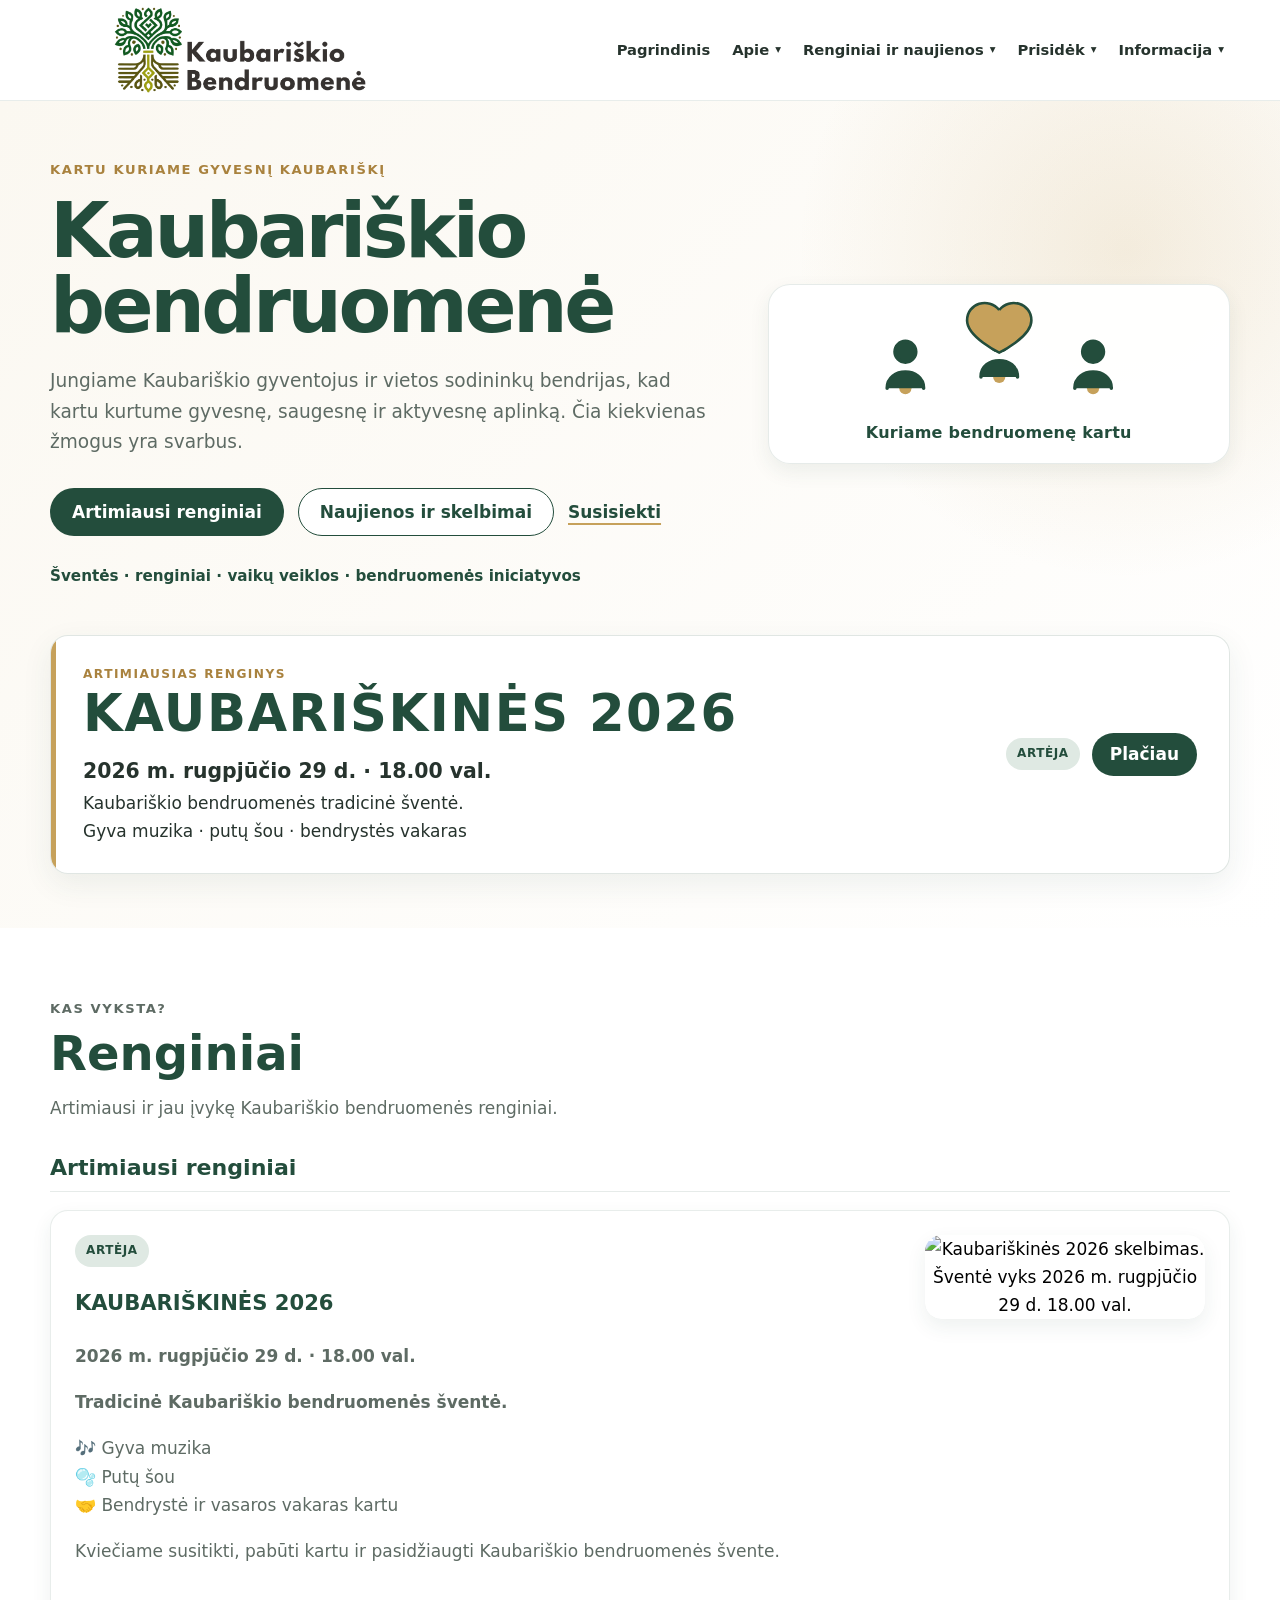
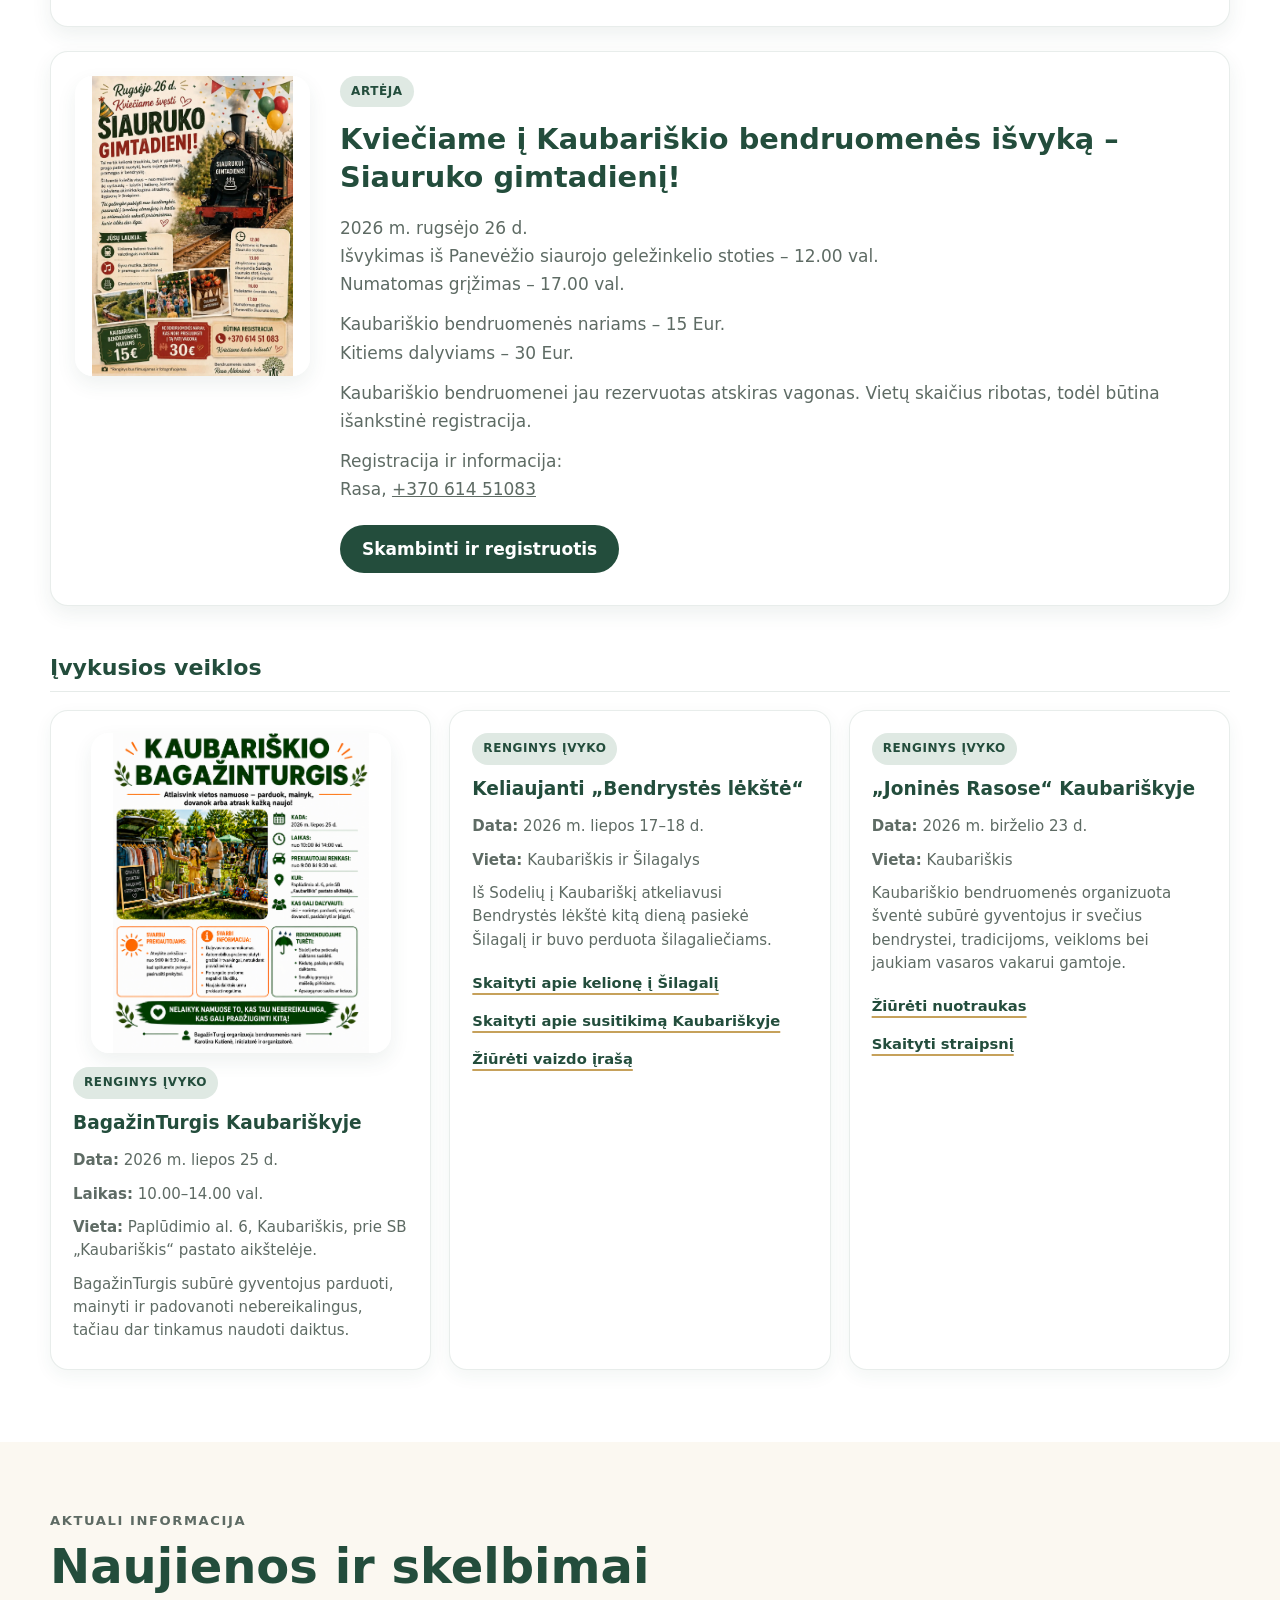
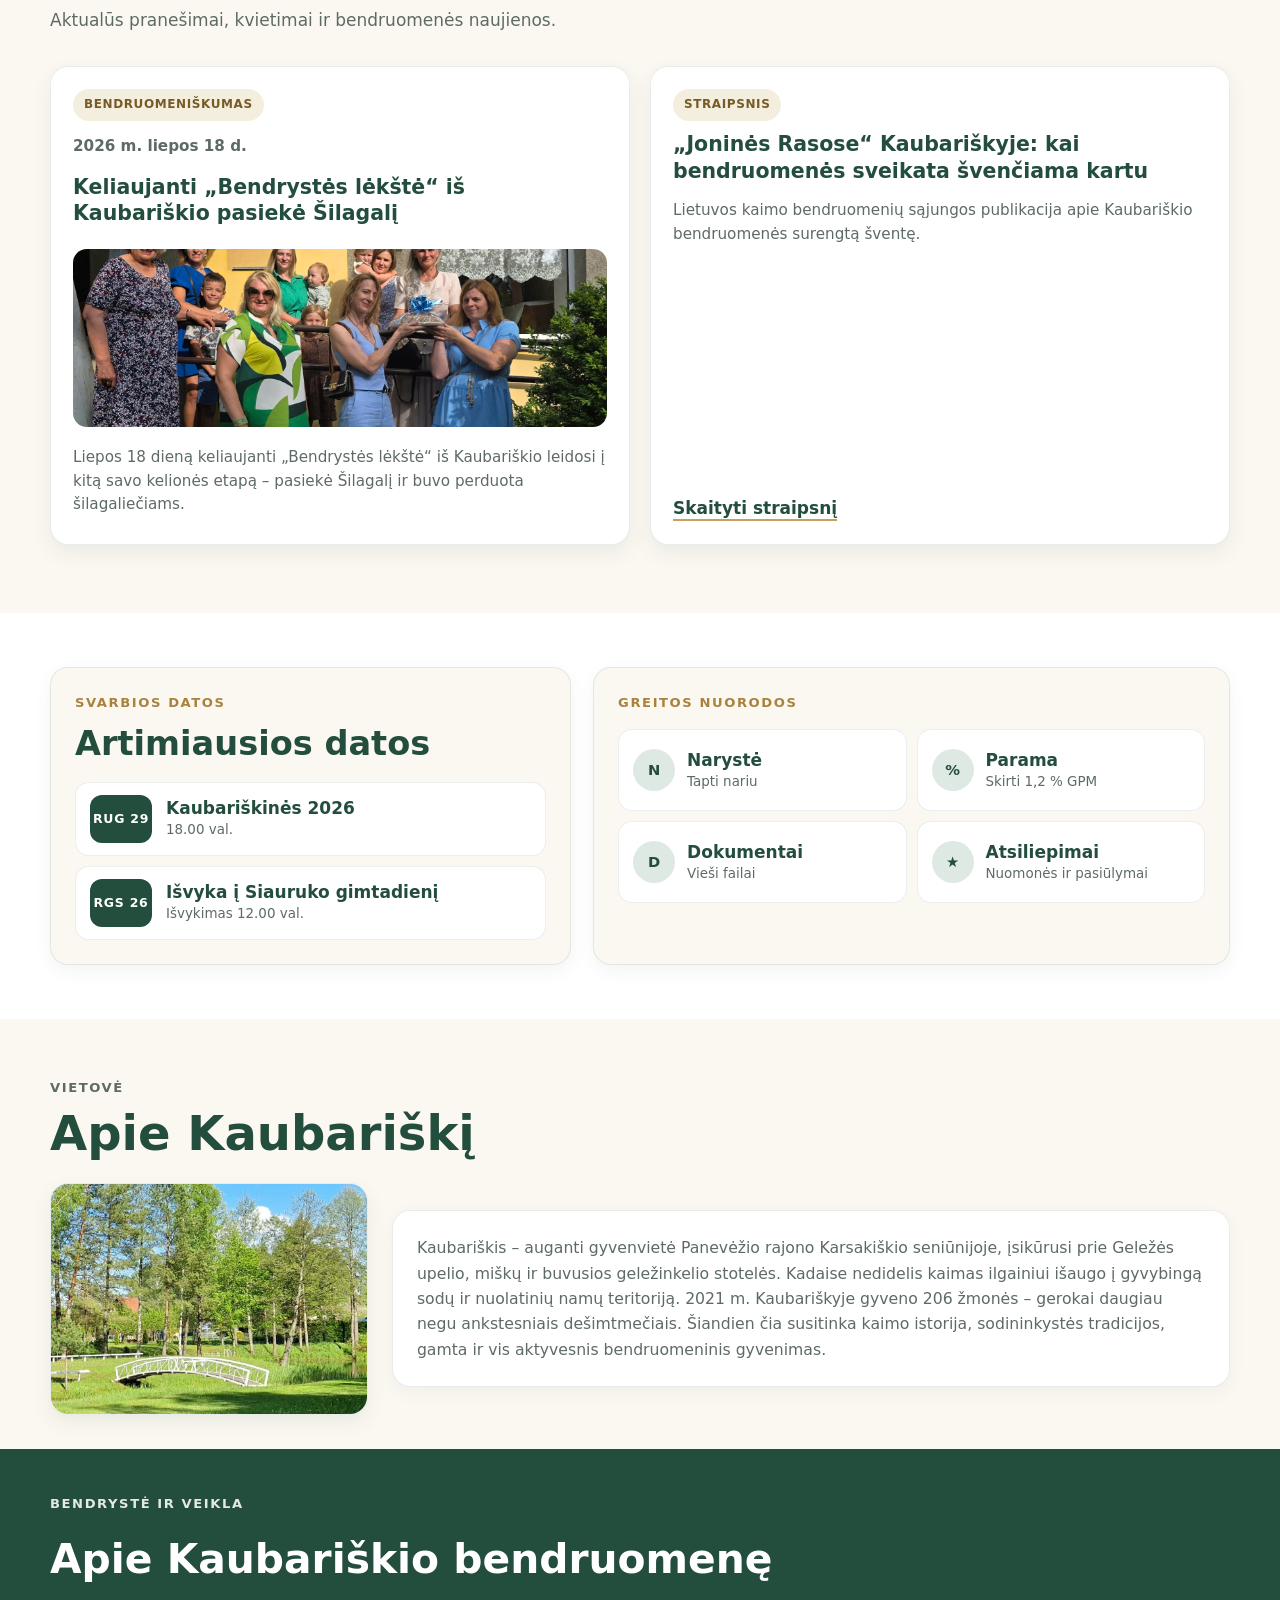
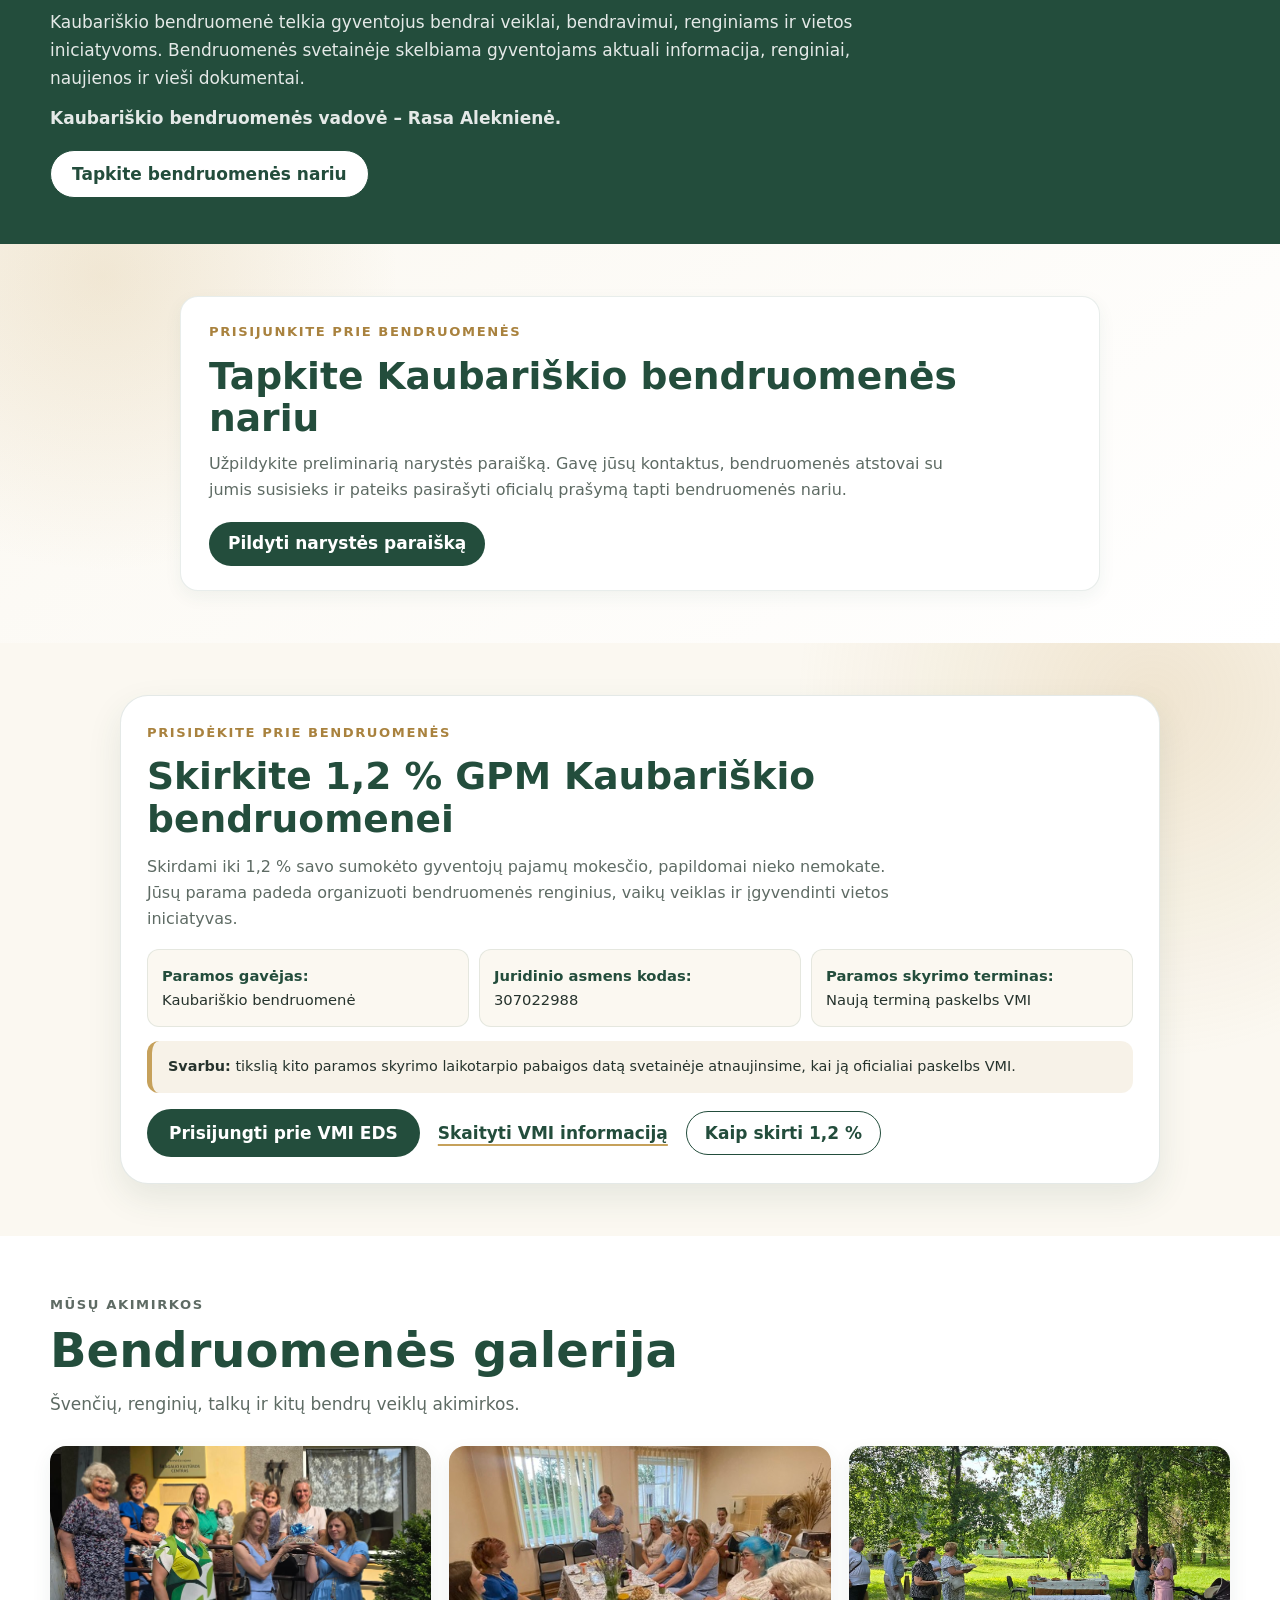
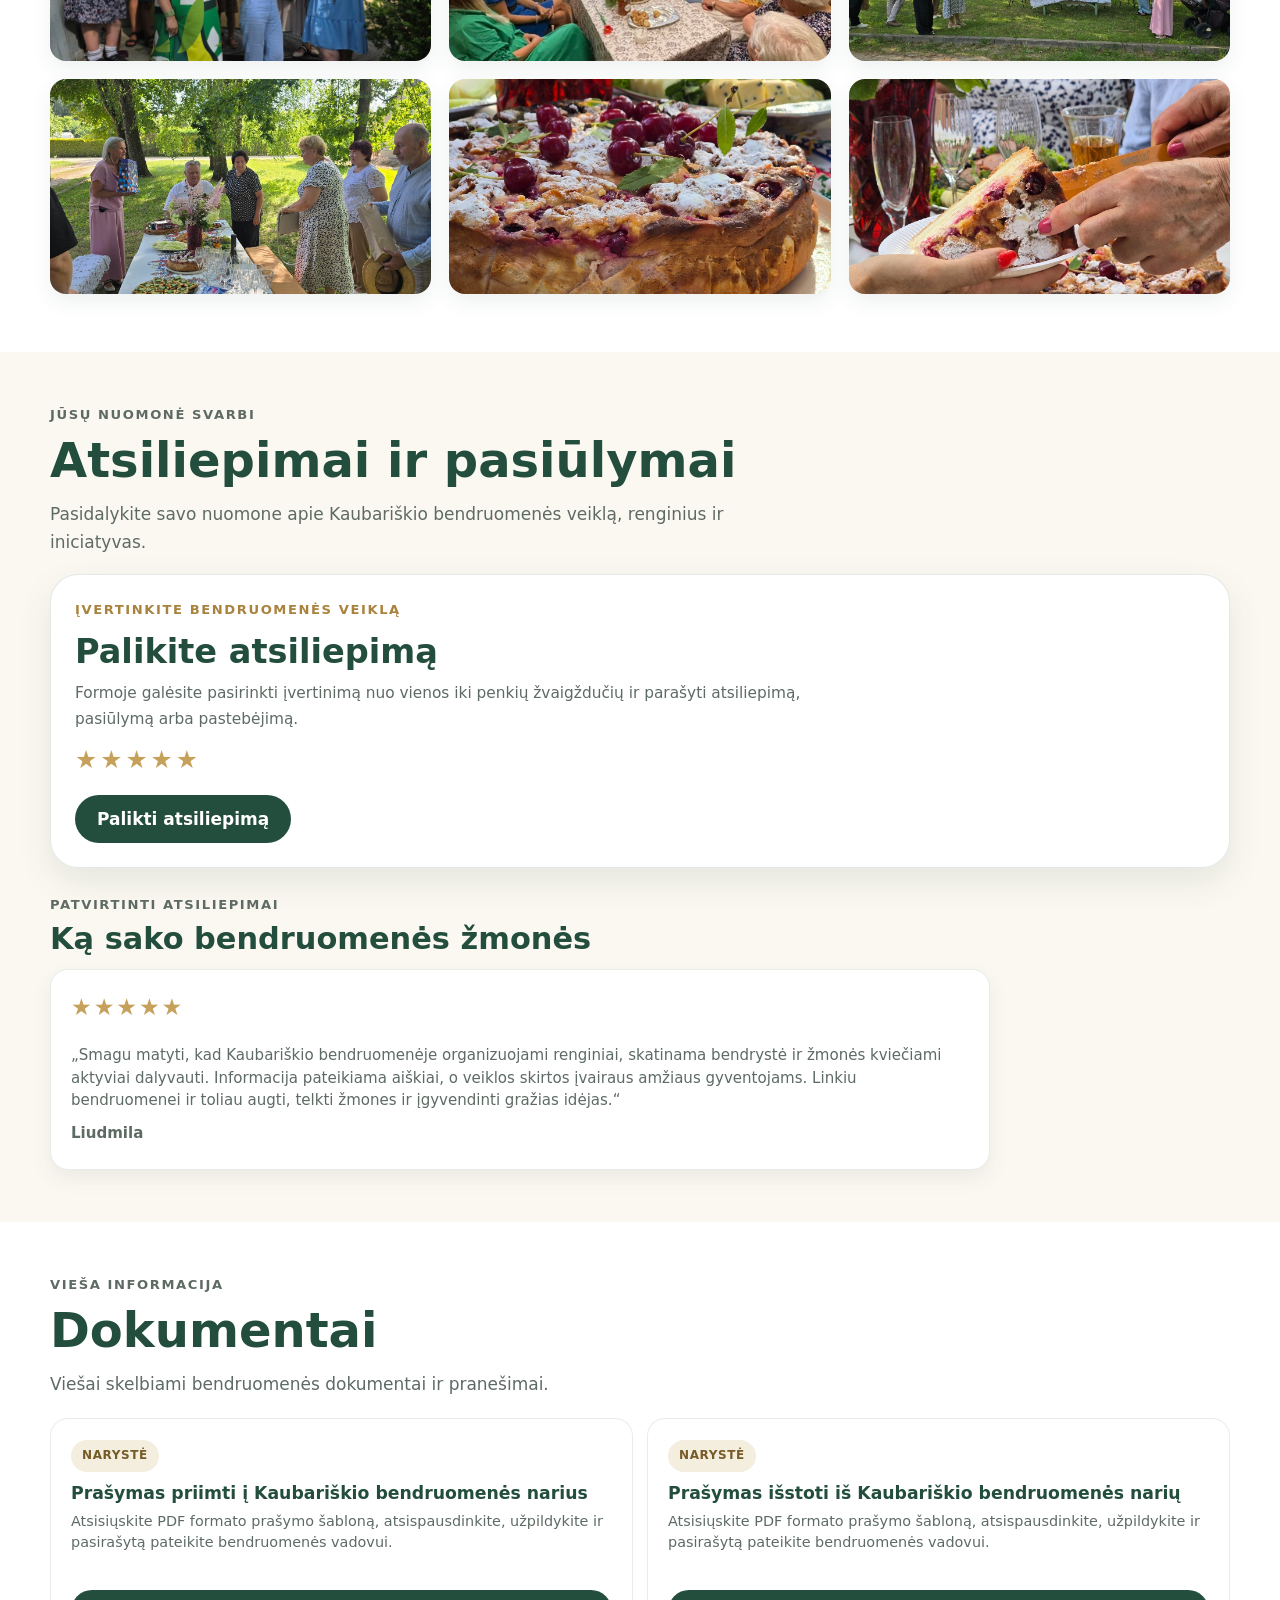
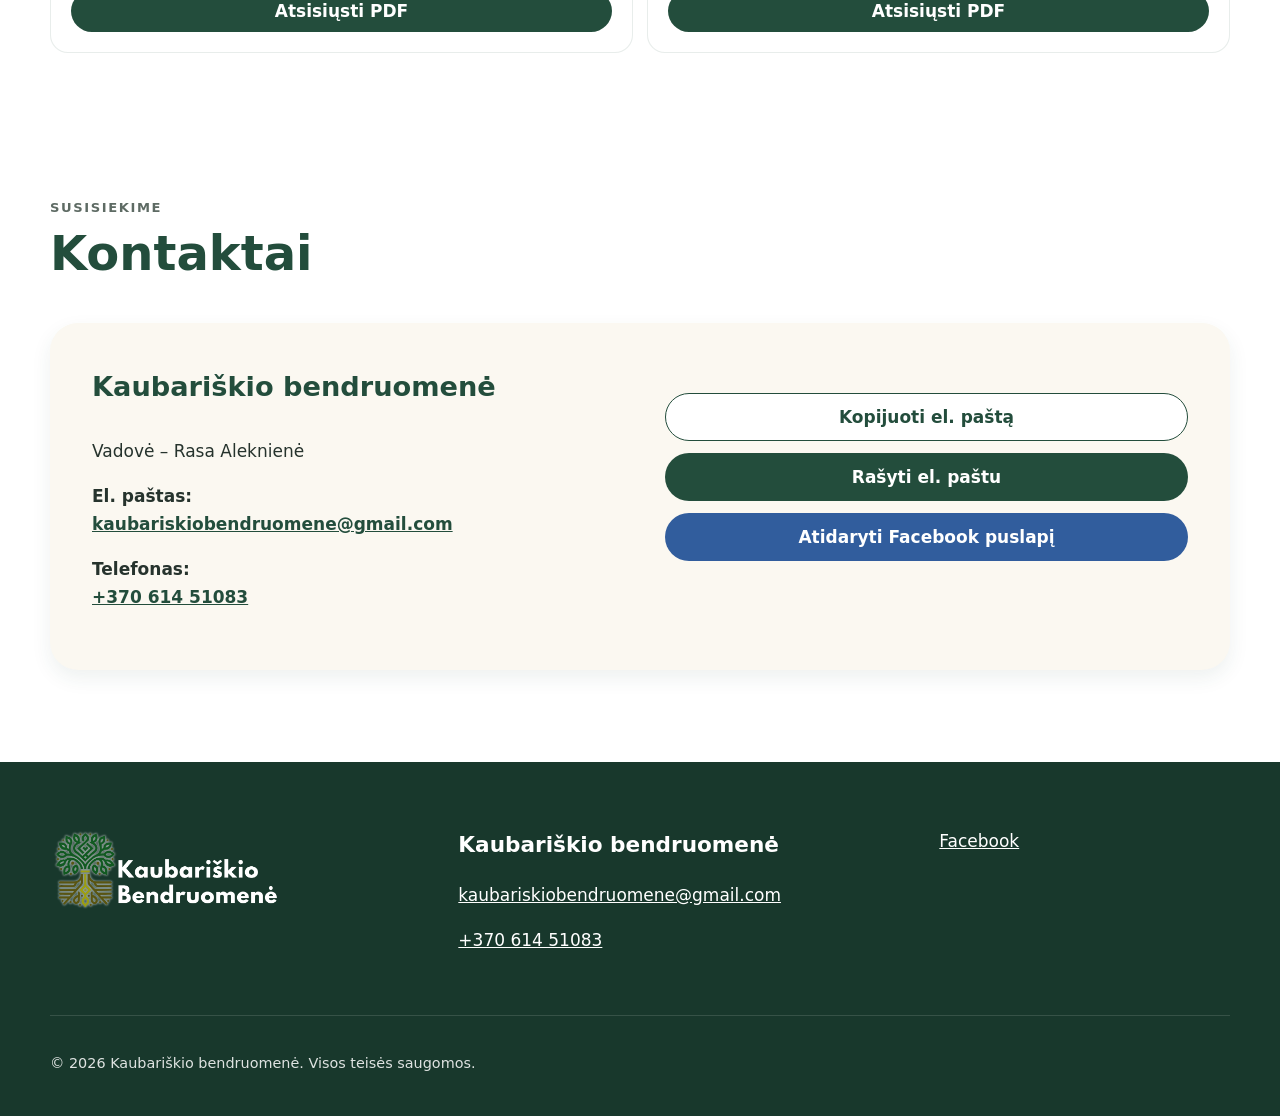
==== commit 1e30f0c5: "Kaubariškinių plakatas perjungtas į JPG" ====
--- a/index.html
+++ b/index.html
@@ -15,7 +15,7 @@
 
   <title>Kaubariškio bendruomenė</title>
 
-  <link rel="stylesheet" href="style.css?v=20260819-3">
+  <link rel="stylesheet" href="style.css?v=20260819-4">
 </head>
 
 <body>
@@ -429,7 +429,7 @@
               aria-label="Atidaryti Kaubariškinių 2026 skelbimą"
             >
               <img
-                src="images/kaubariskines-2026-skelbimas.webp?v=20260819-3"
+                src="images/kaubariskines-2026-skelbimas.jpg?v=20260819-4"
                 alt="Kaubariškinės 2026 skelbimas. Šventė vyks 2026 m. rugpjūčio 29 d. 18.00 val."
                 class="event-poster-image kaubariskines-poster-image"
                 loading="eager"
@@ -2409,7 +2409,7 @@
 
   </div>
 
-  <script src="script.js?v=20260819-3"></script>
+  <script src="script.js?v=20260819-4"></script>
 
 </body>
 </html>
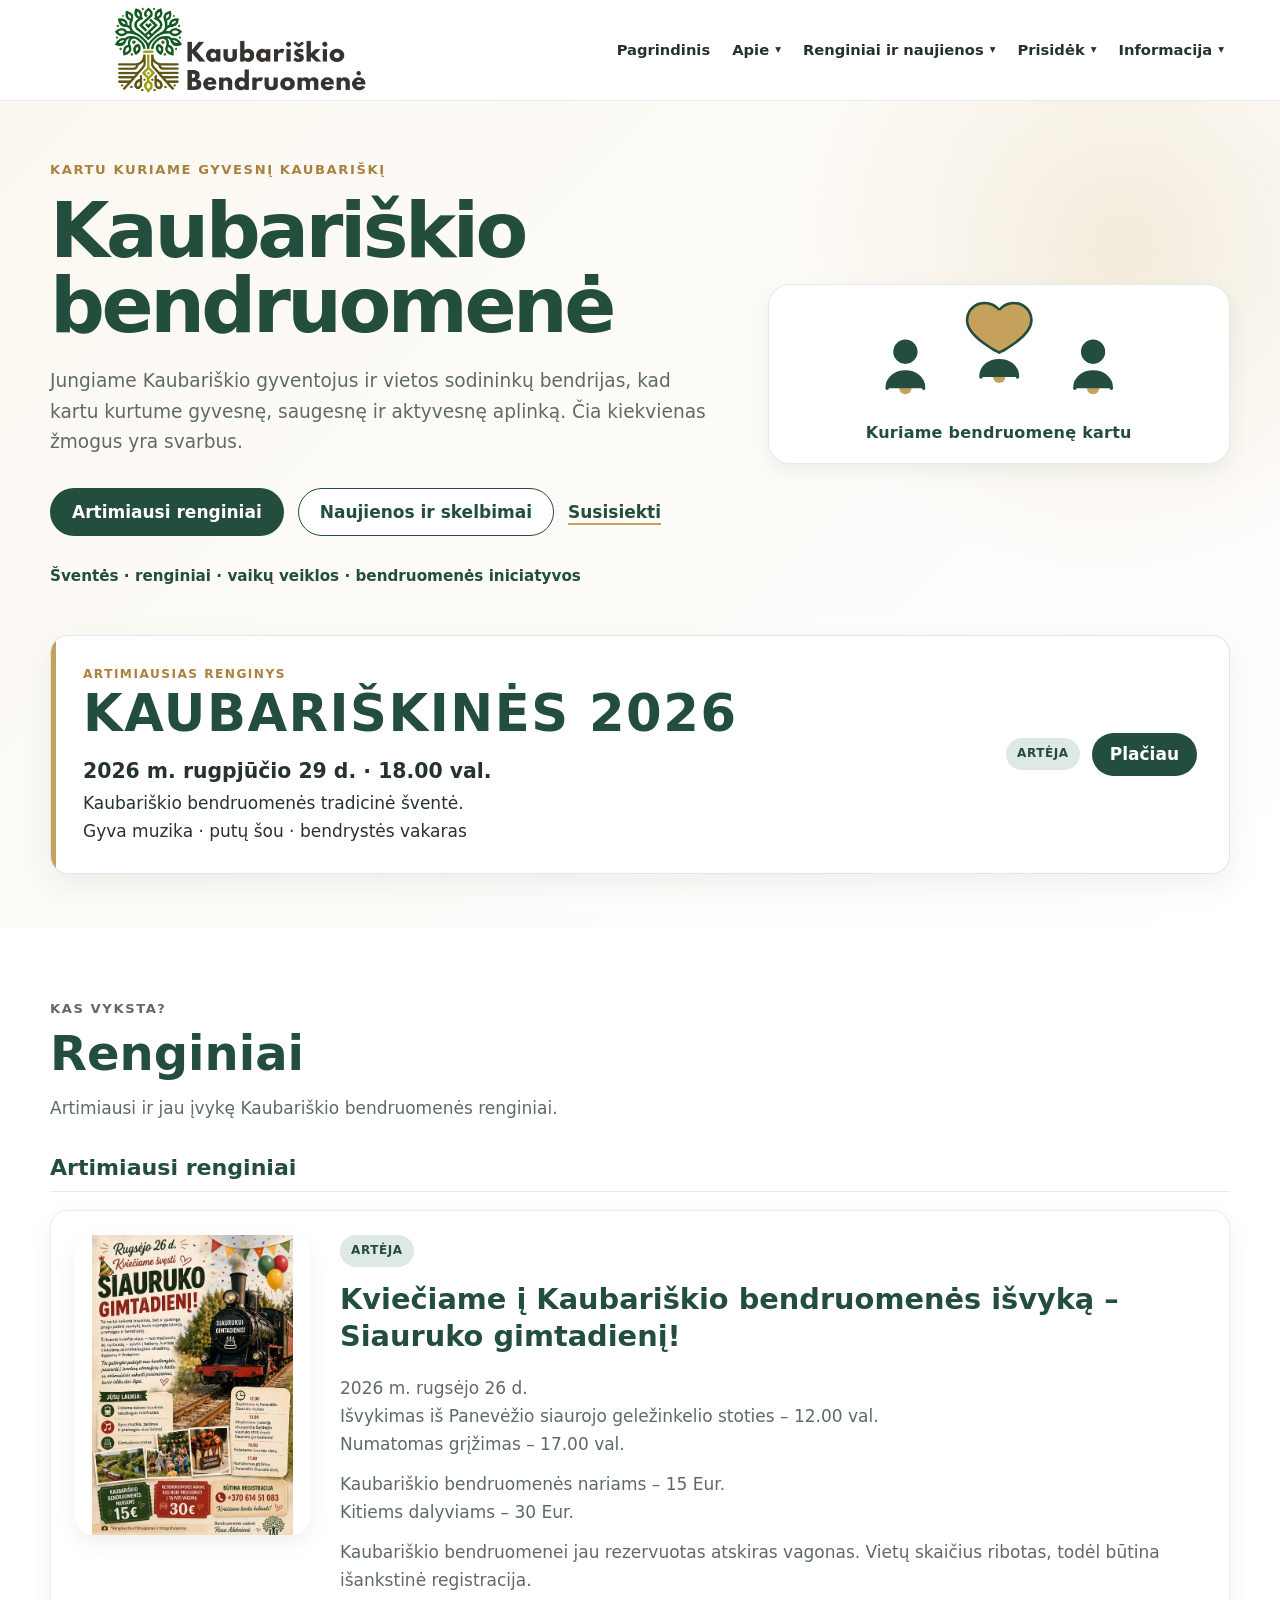
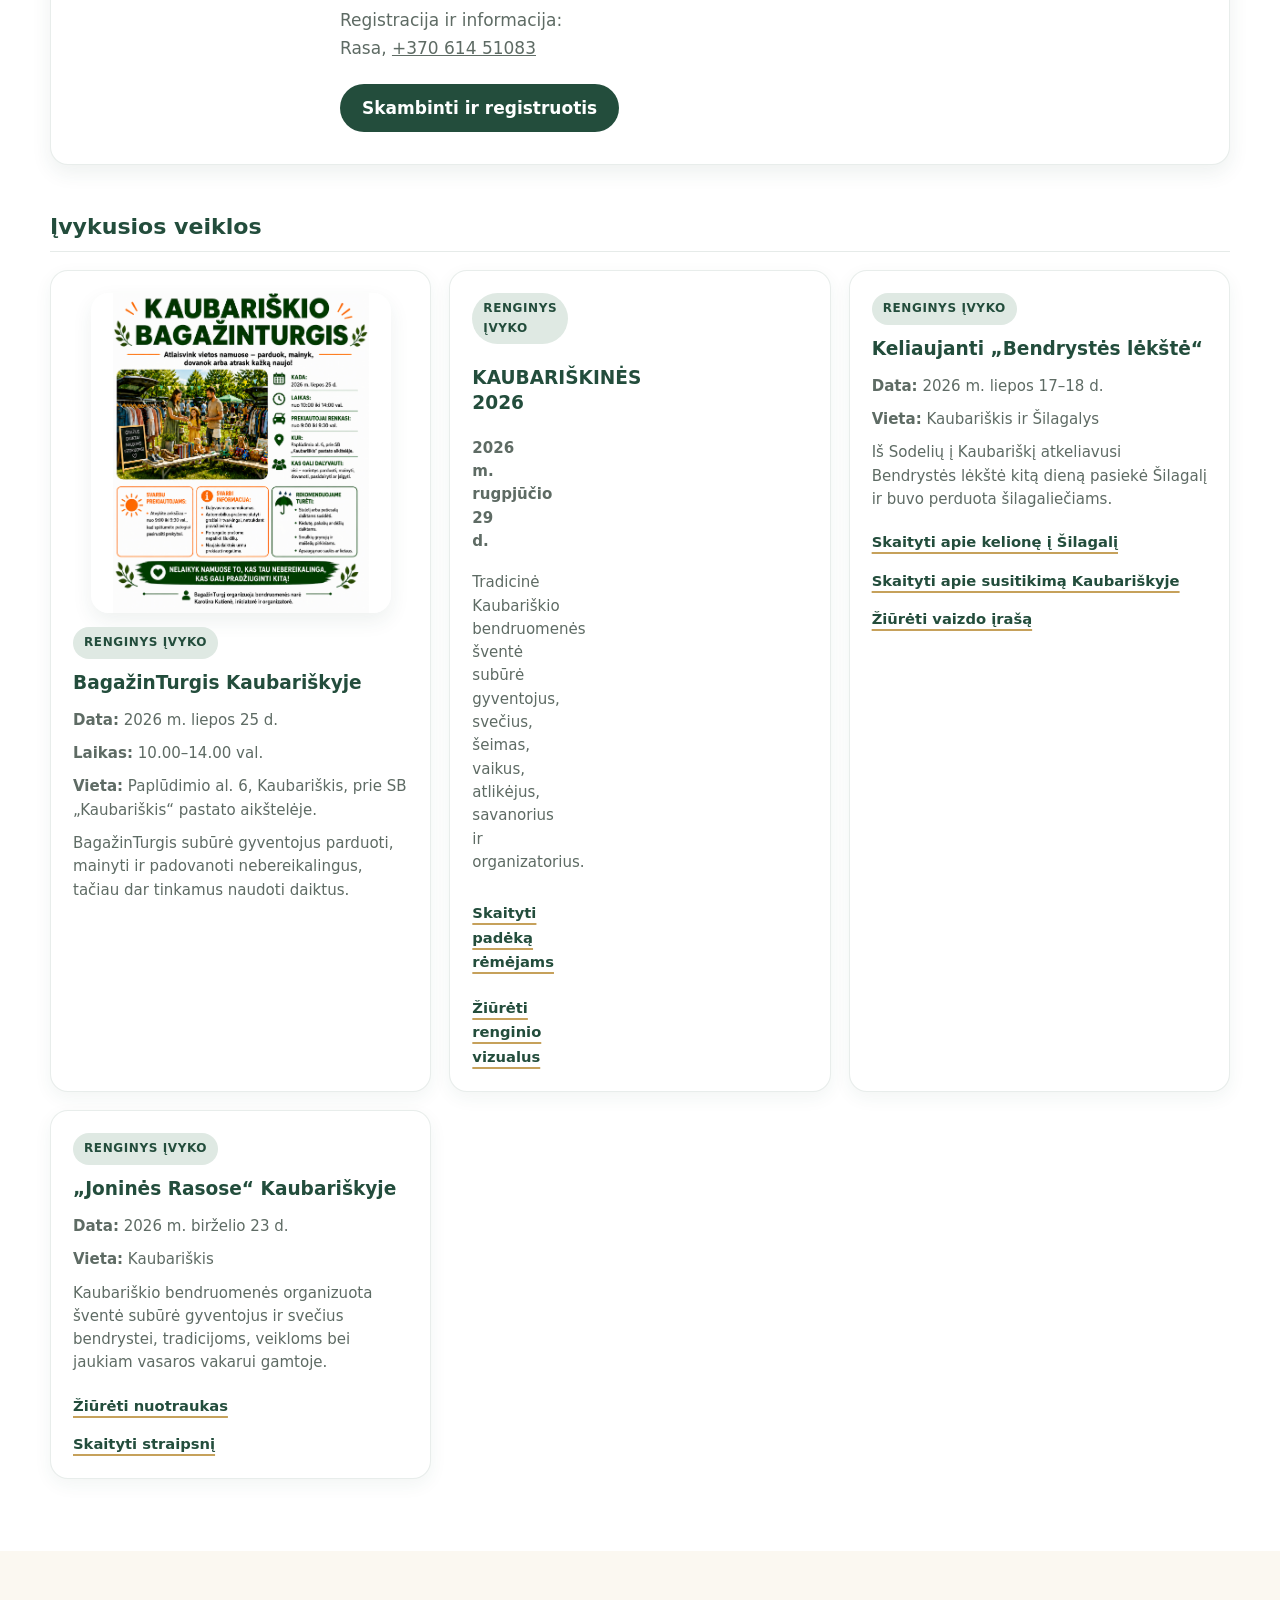
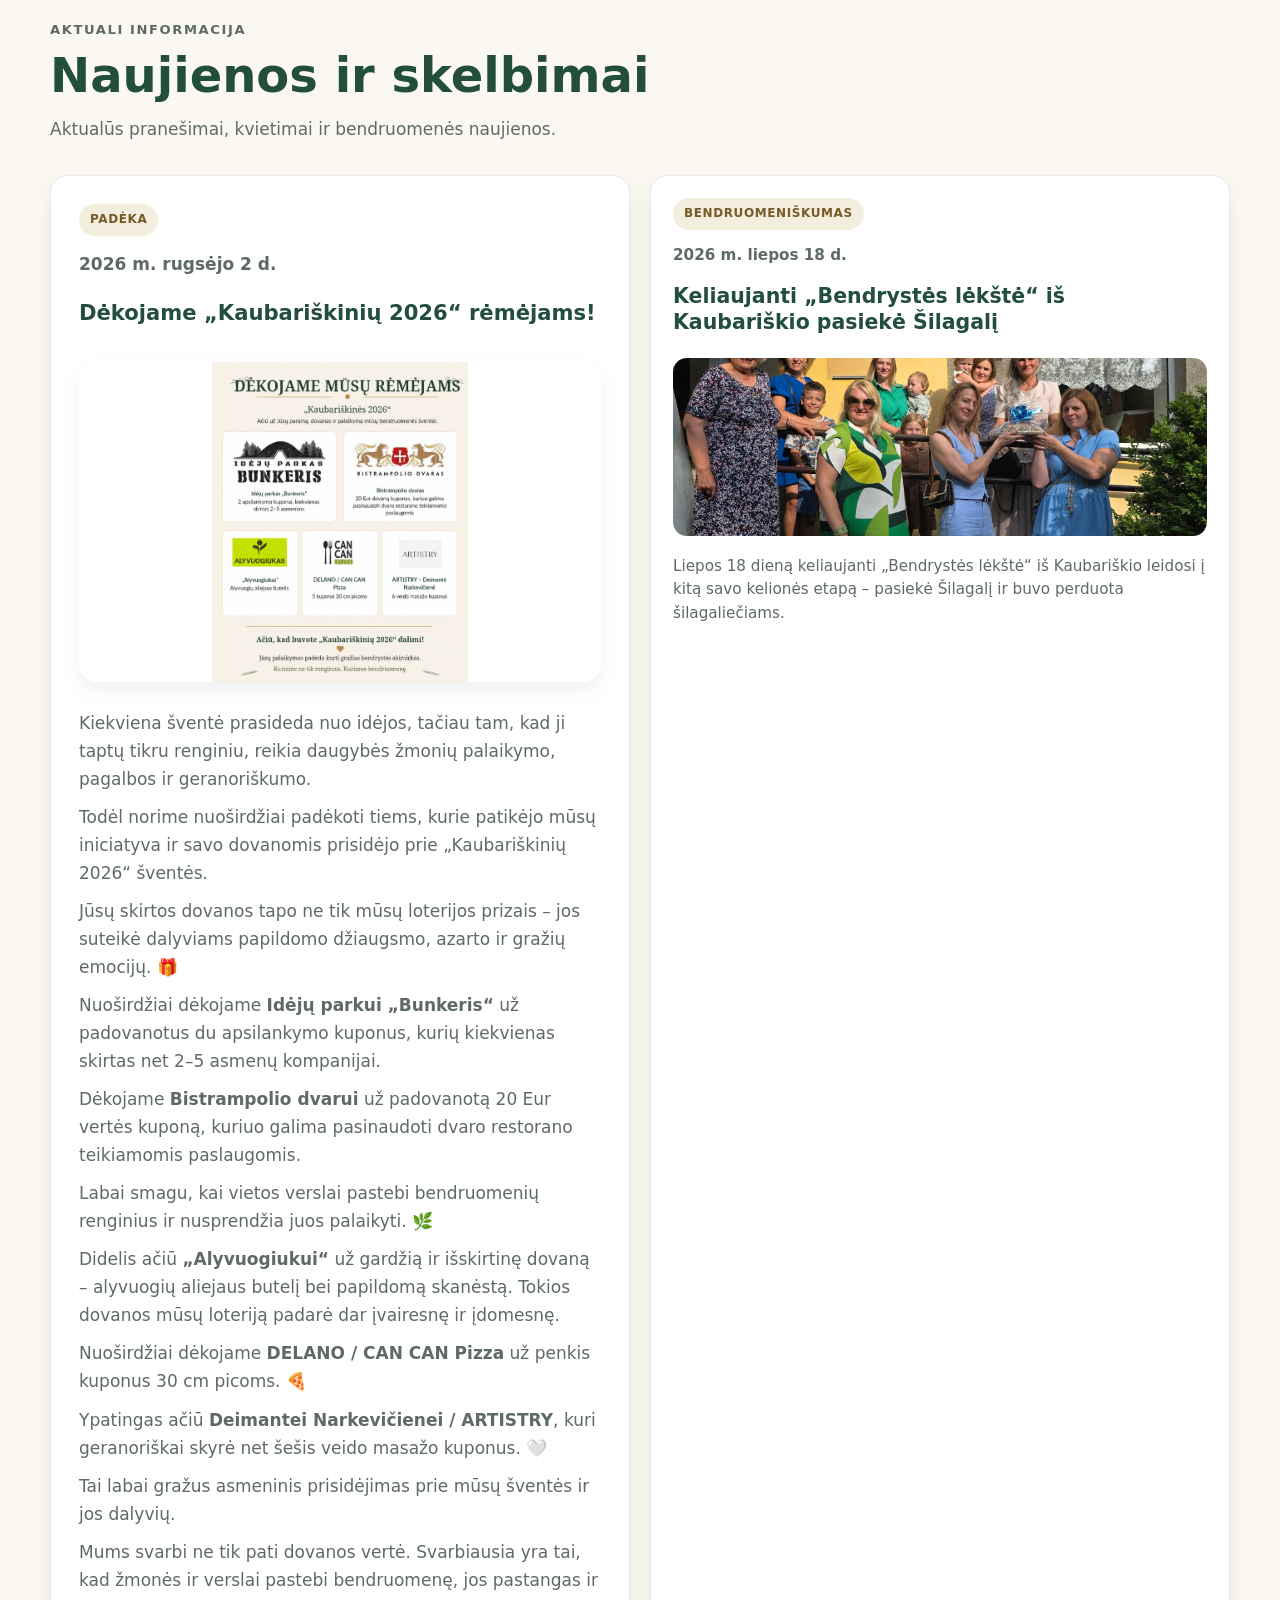
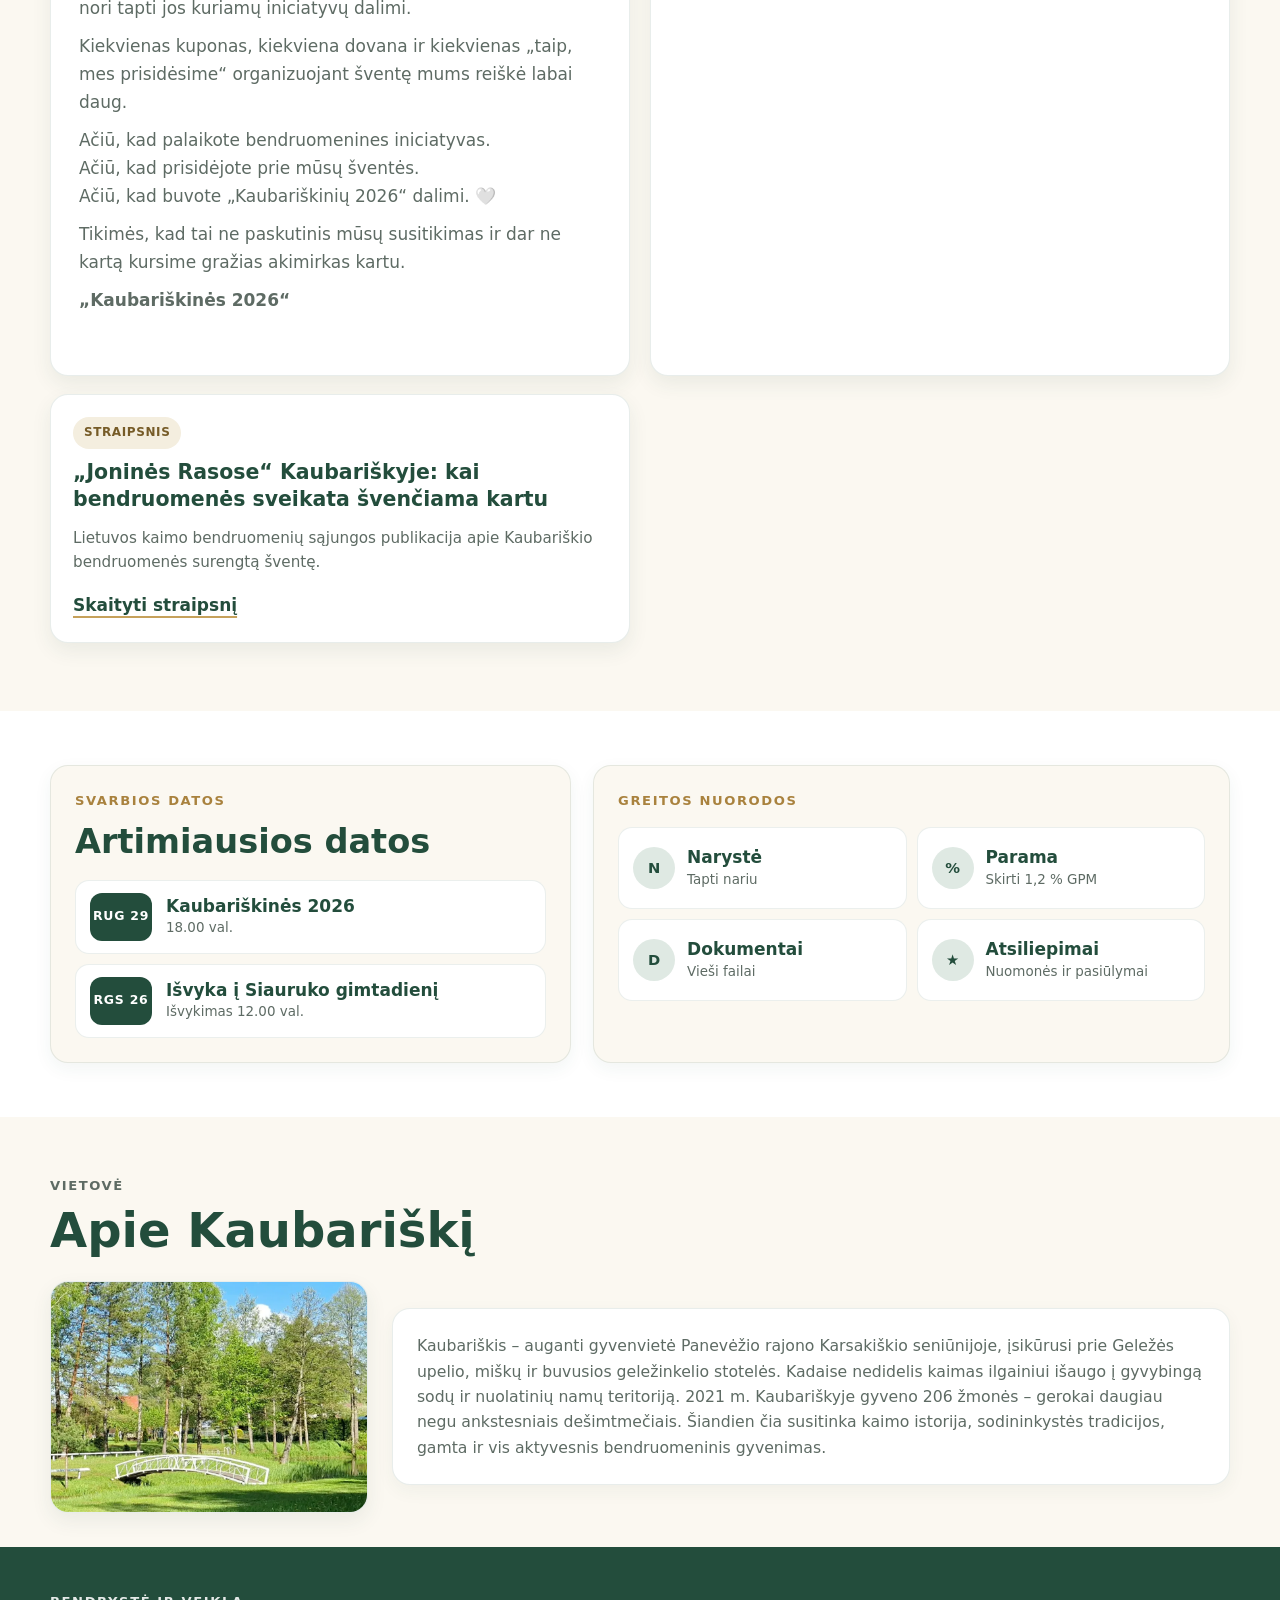
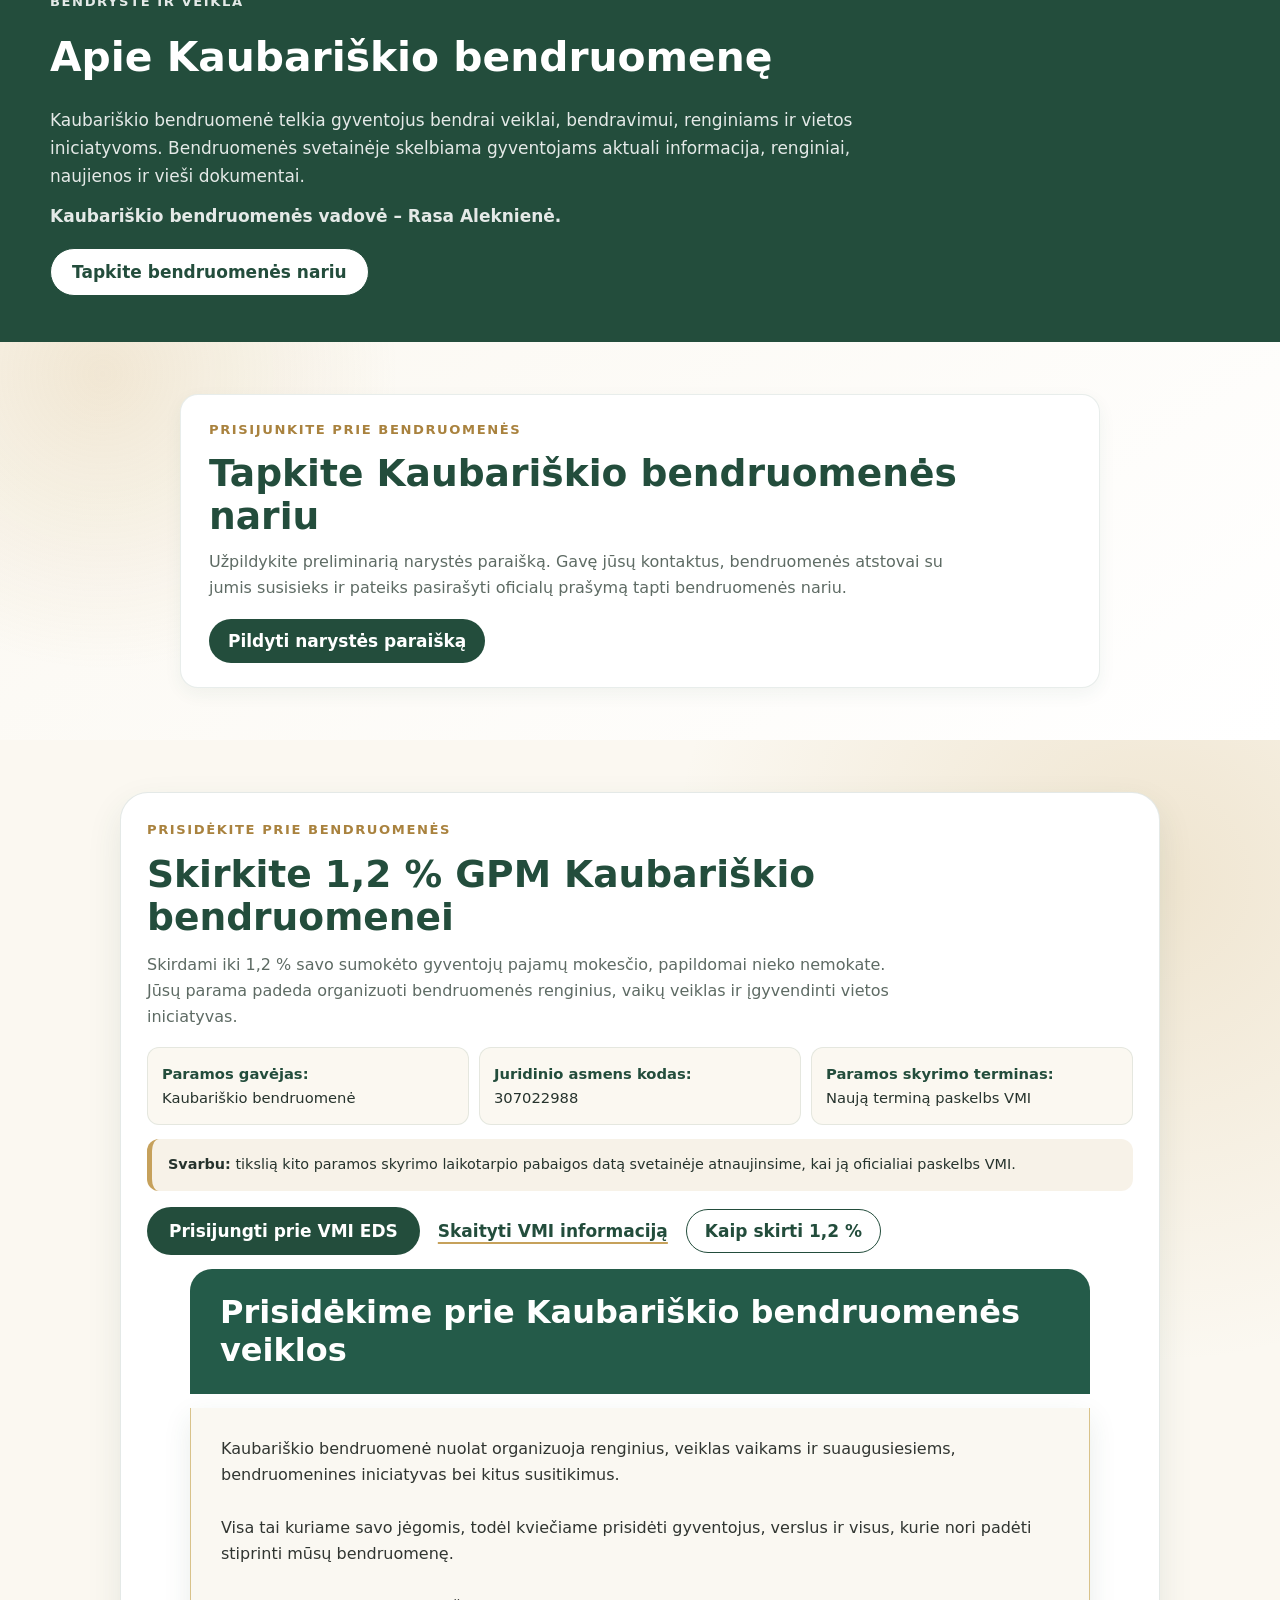
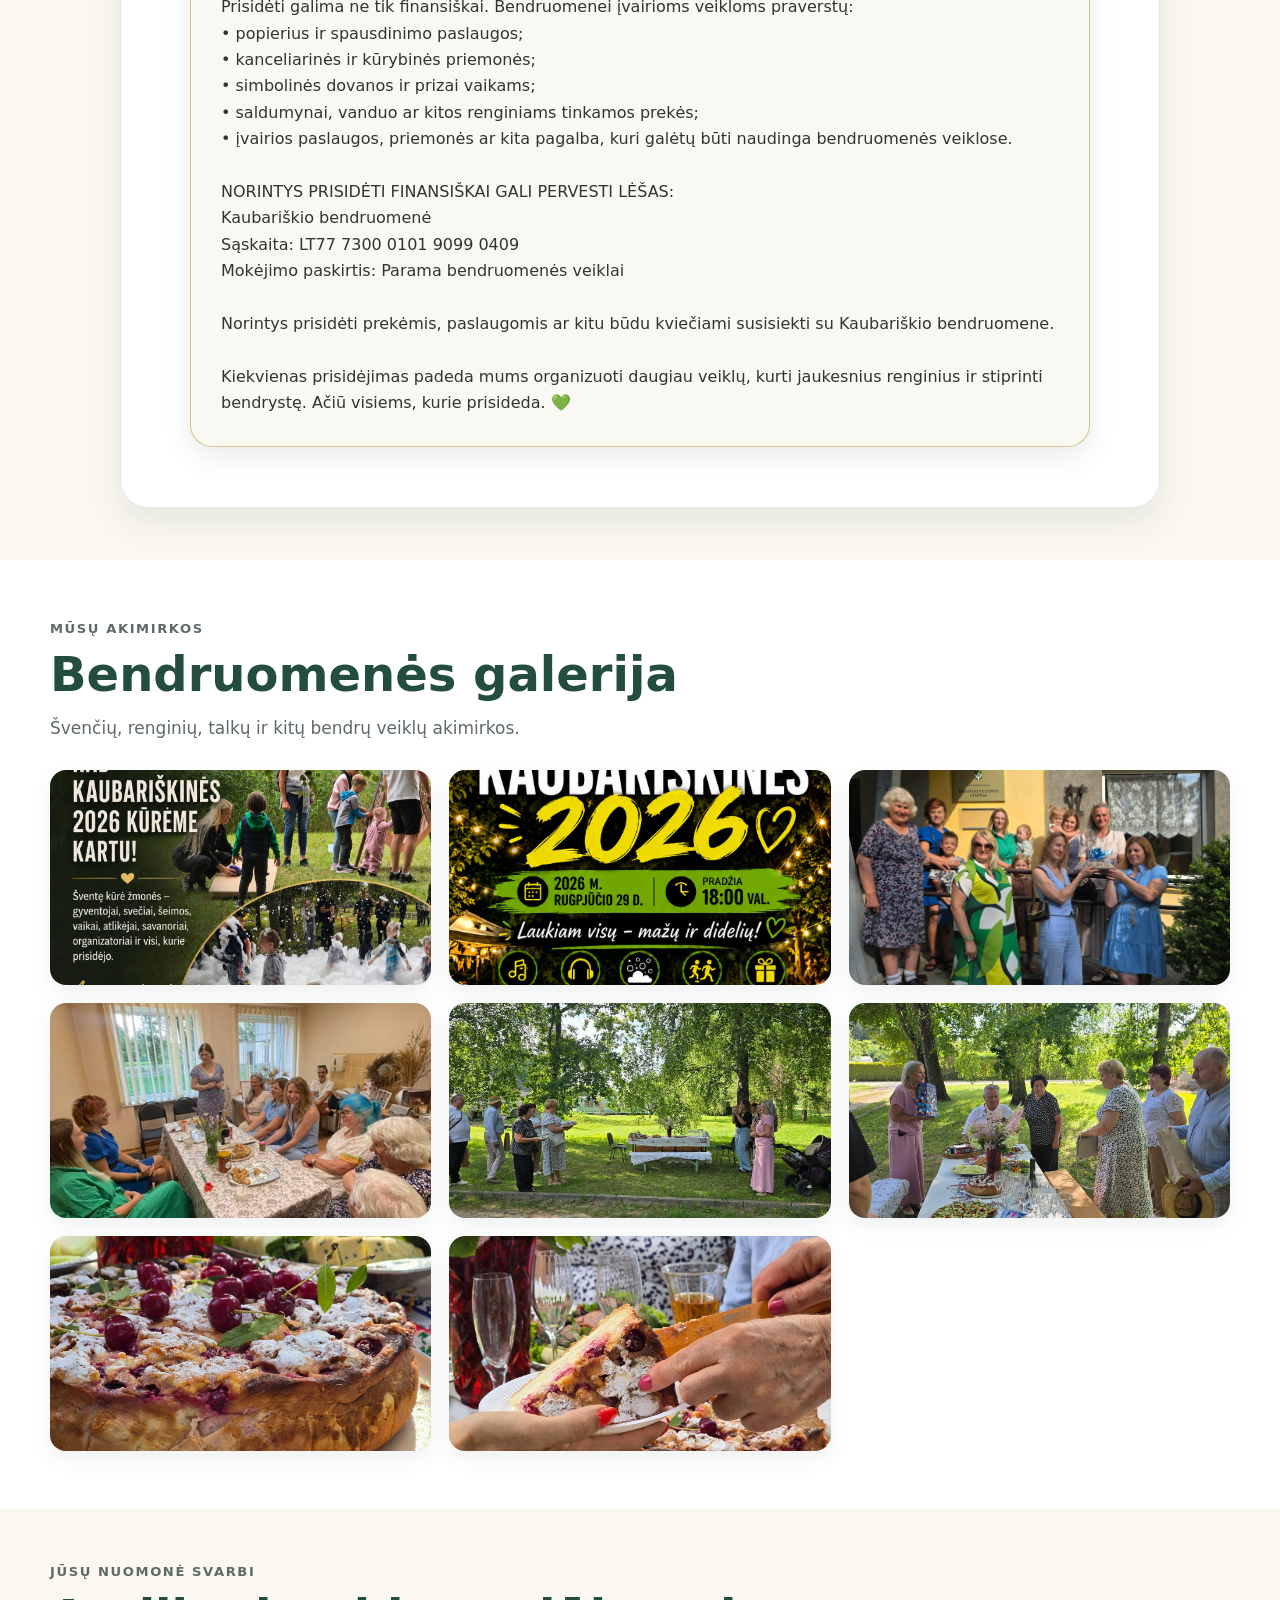
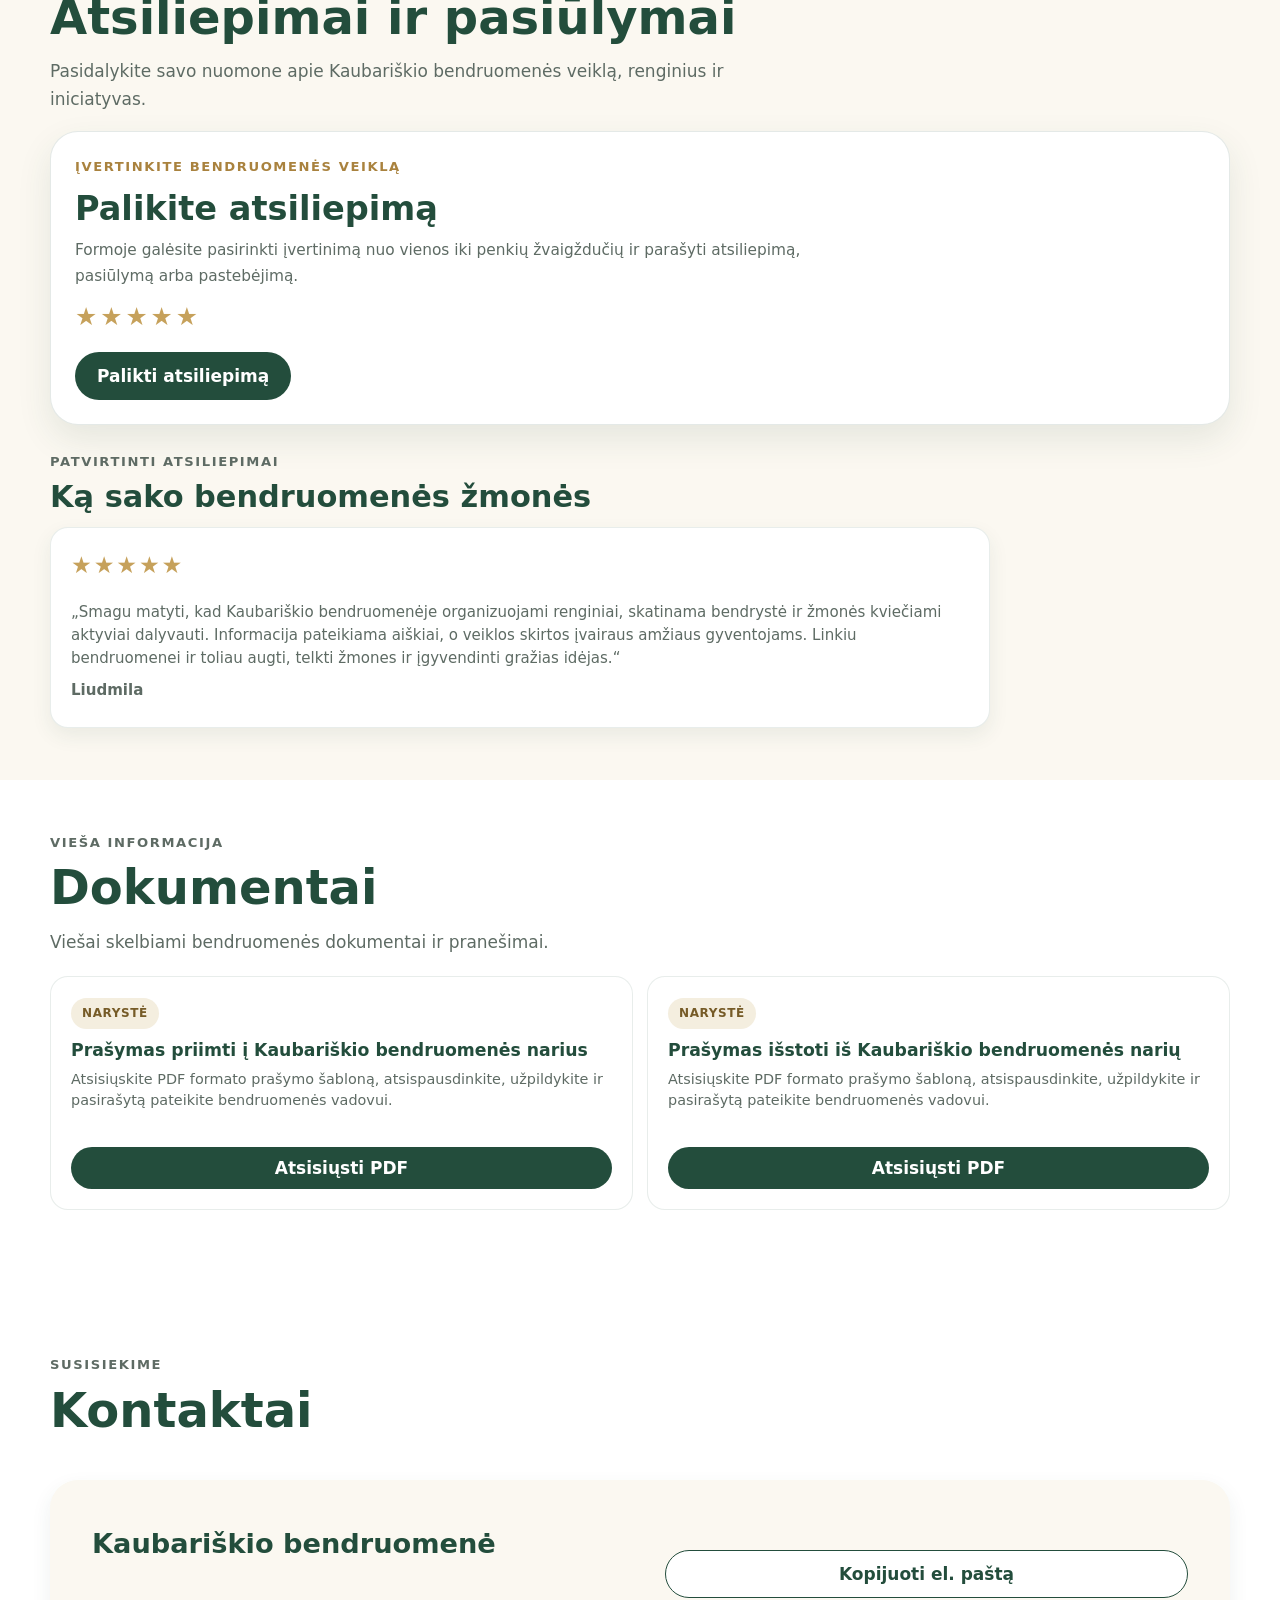
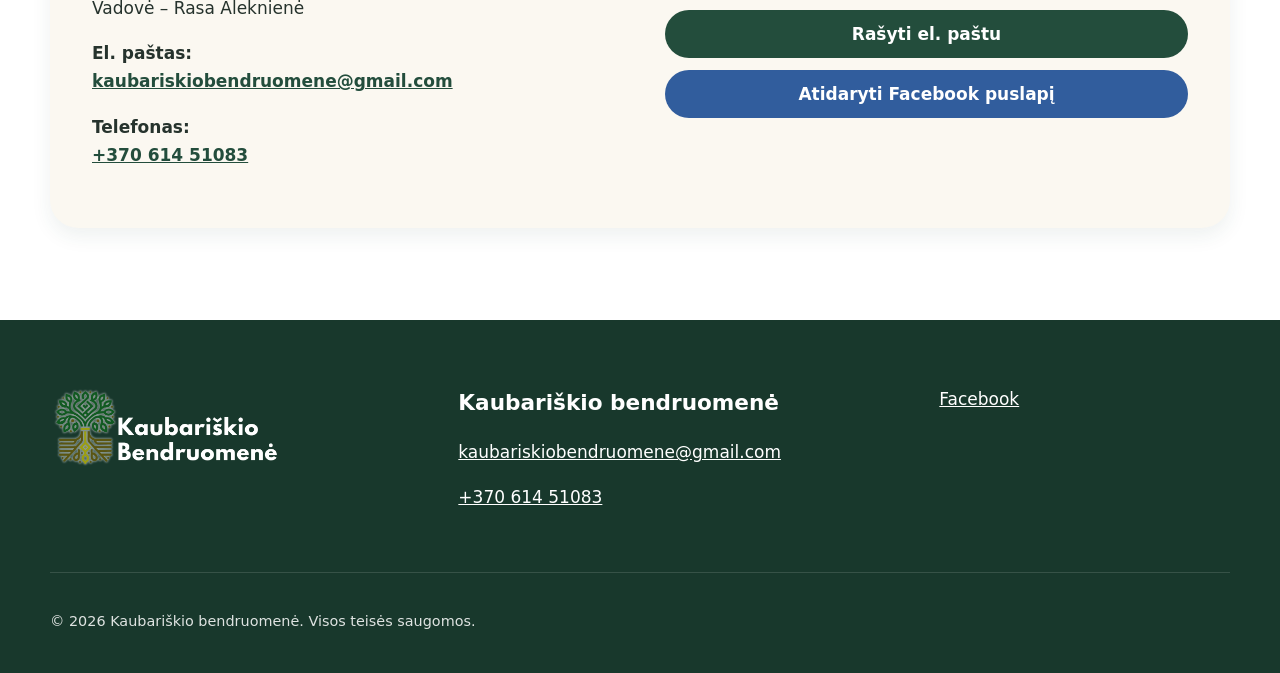
==== commit f2c9573f: "Atnaujinti Kaubariškinių 2026 informaciją ir padėką rėmėjams" ====
--- a/index.html
+++ b/index.html
@@ -24,8 +24,8 @@
 
   <div class="announcement-bar">
     <p>
-      2026 m. rugpjūčio 29 d. – KAUBARIŠKINĖS. Kaubariškio
-      bendruomenės tradicinė šventė.
+      2026 m. rugsėjo 26 d. – Kaubariškio bendruomenės išvyka į
+      Siauruko gimtadienį.
     </p>
   </div>
 
@@ -336,12 +336,12 @@
             </p>
 
             <h2>
-              KAUBARIŠKINĖS
+              IŠVYKA Į SIAURUKO GIMTADIENĮ
             </h2>
 
             <p>
-              <strong>2026 m. rugpjūčio 29 d.</strong><br>
-              Kaubariškio bendruomenės tradicinė šventė.
+              <strong>2026 m. rugsėjo 26 d. · 12.00 val.</strong><br>
+              Kaubariškio bendruomenei rezervuotas atskiras vagonas.
             </p>
 
           </div>
@@ -353,7 +353,7 @@
             </span>
 
             <a
-              href="#kaubariskines-2026"
+              href="#siauruko-gimtadienis-2026"
               class="button button-small"
             >
               Plačiau
@@ -392,153 +392,6 @@
             </h3>
 
             <div class="event-group-grid">
-
-          <article
-            id="kaubariskines-2026"
-            class="content-card kaubariskines-event-card"
-          >
-
-            <span class="status-badge">ARTĖJA</span>
-
-            <h3>
-              KAUBARIŠKINĖS 2026
-            </h3>
-
-            <p>
-              <strong>2026 m. rugpjūčio 29 d. · 18.00 val.</strong>
-            </p>
-
-            <p>
-              <strong>Tradicinė Kaubariškio bendruomenės šventė.</strong>
-            </p>
-
-            <p>
-              🎶 Gyva muzika<br>
-              🫧 Putų šou<br>
-              🤝 Bendrystė ir vasaros vakaras kartu
-            </p>
-
-            <p>
-              Kviečiame susitikti, pabūti kartu ir pasidžiaugti
-              Kaubariškio bendruomenės švente.
-            </p>
-
-            <button
-              class="event-poster-button gallery-item kaubariskines-poster-button"
-              type="button"
-              aria-label="Atidaryti Kaubariškinių 2026 skelbimą"
-            >
-              <img
-                src="images/kaubariskines-2026-skelbimas.jpg?v=20260819-4"
-                alt="Kaubariškinės 2026 skelbimas. Šventė vyks 2026 m. rugpjūčio 29 d. 18.00 val."
-                class="event-poster-image kaubariskines-poster-image"
-                loading="eager"
-              >
-            </button>
-
-          </article>
-
-          <article
-            id="bagazinturgis"
-            class="content-card"
-          >
-
-            <button
-              class="event-poster-button gallery-item"
-              type="button"
-              aria-label="Atidaryti BagažinTurgio skelbimą"
-              style="
-                display: block;
-                width: min(100%, 300px);
-                margin: 0 auto 14px;
-              "
-            >
-
-              <img
-                src="images/bagazinturgis-2026-07-25.png"
-                alt="Kaubariškio BagažinTurgio skelbimas"
-                class="event-poster-image"
-                loading="lazy"
-              >
-
-            </button>
-
-            <p
-              style="
-                max-width: 340px;
-                margin: 0 auto 20px;
-                padding: 10px 14px;
-                border: 1px solid #c8a85a;
-                border-radius: 10px;
-                background: #f7f2e8;
-                color: #0b2f4a;
-                text-align: center;
-                font-weight: 700;
-                line-height: 1.45;
-              "
-            >
-              Prekiautojams būtina išankstinė registracija
-            </p>
-
-            <span class="status-badge">
-              ARTĖJA
-            </span>
-
-            <h3>
-              BagažinTurgis Kaubariškyje
-            </h3>
-
-            <p>
-              <strong>Data:</strong>
-              2026 m. liepos 25 d.
-            </p>
-
-            <p>
-              <strong>Laikas:</strong>
-              10.00–14.00 val.
-            </p>
-
-            <p>
-              <strong>Prekiautojai renkasi:</strong>
-              9.00–9.30 val.
-            </p>
-
-            <p>
-              <strong>Vieta:</strong>
-              Paplūdimio al. 6, Kaubariškis, prie SB „Kaubariškis“
-              pastato aikštelėje.
-            </p>
-
-            <p>
-              Kviečiame parduoti, mainyti ar padovanoti nebereikalingus,
-              tačiau dar tinkamus naudoti daiktus.
-            </p>
-
-            <p>
-              <strong>Dalyvavimas nemokamas.</strong>
-            </p>
-
-            <p>
-              <strong>
-                Prekiautojams būtina išankstinė registracija.
-                Lankytojams registruotis nereikia.
-              </strong>
-            </p>
-
-            <p>
-              BagažinTurgį organizuoja bendruomenės narė
-              <strong>Karolina Kutienė</strong> – iniciatorė ir
-              organizatorė.
-            </p>
-
-            <a
-              href="#bagazinturgio-registracija"
-              class="button button-primary event-register-button"
-            >
-              Registruotis į BagažinTurgį
-            </a>
-
-          </article>
 
           <article
             id="siauruko-gimtadienis-2026"
@@ -616,6 +469,49 @@
             <div class="event-group-grid">
 
           <article
+            id="kaubariskines-2026"
+            class="content-card kaubariskines-event-card"
+          >
+
+            <span class="status-badge">RENGINYS ĮVYKO</span>
+
+            <h3>KAUBARIŠKINĖS 2026</h3>
+
+            <p><strong>2026 m. rugpjūčio 29 d.</strong></p>
+
+            <p>
+              Tradicinė Kaubariškio bendruomenės šventė subūrė
+              gyventojus, svečius, šeimas, vaikus, atlikėjus,
+              savanorius ir organizatorius.
+            </p>
+
+            <a href="#kaubariskiniu-2026-remeju-padeka" class="card-link">
+              Skaityti padėką rėmėjams
+            </a>
+
+            <a href="#kaubariskines-2026-galerija" class="card-link">
+              Žiūrėti renginio vizualus
+            </a>
+
+          </article>
+
+          <article id="bagazinturgis" class="content-card">
+
+            <span class="status-badge">RENGINYS ĮVYKO</span>
+
+            <h3>BagažinTurgis Kaubariškyje</h3>
+
+            <p><strong>2026 m. liepos 25 d.</strong></p>
+
+            <p>
+              Bendruomenės susitikimas, kuriame dalyviai galėjo
+              parduoti, mainyti ar padovanoti nebereikalingus, tačiau
+              dar tinkamus naudoti daiktus.
+            </p>
+
+          </article>
+
+          <article
             id="bendrystes-lekste"
             class="content-card"
           >
@@ -728,6 +624,7 @@
     <section
       id="bagazinturgio-registracija"
       class="section registration-section"
+      hidden
     >
       <div class="container">
 
@@ -991,6 +888,118 @@
           </p>
 
         </div>
+
+        <article
+          id="kaubariskiniu-2026-remeju-padeka"
+          class="content-card"
+          style="margin-bottom: 28px;"
+        >
+
+          <span class="category-label">PADĖKA</span>
+
+          <p style="margin-top: 14px;">
+            <strong>2026 m. rugsėjo 2 d.</strong>
+          </p>
+
+          <h3>Dėkojame „Kaubariškinių 2026“ rėmėjams!</h3>
+
+          <button
+            class="event-poster-button gallery-item"
+            type="button"
+            aria-label="Padidinti Kaubariškinių 2026 rėmėjų padėkos vizualą"
+            style="display: block; width: min(100%, 760px); margin: 22px auto;"
+          >
+            <img
+              src="images/kaubariskines-2026-remeju-padeka.jpg"
+              alt="Kaubariškinių 2026 rėmėjai ir jų šventei skirtos dovanos"
+              class="event-poster-image"
+              loading="eager"
+            >
+          </button>
+
+          <p>
+            Kiekviena šventė prasideda nuo idėjos, tačiau tam, kad ji
+            taptų tikru renginiu, reikia daugybės žmonių palaikymo,
+            pagalbos ir geranoriškumo.
+          </p>
+
+          <p>
+            Todėl norime nuoširdžiai padėkoti tiems, kurie patikėjo
+            mūsų iniciatyva ir savo dovanomis prisidėjo prie
+            „Kaubariškinių 2026“ šventės.
+          </p>
+
+          <p>
+            Jūsų skirtos dovanos tapo ne tik mūsų loterijos prizais –
+            jos suteikė dalyviams papildomo džiaugsmo, azarto ir gražių
+            emocijų. 🎁
+          </p>
+
+          <p>
+            Nuoširdžiai dėkojame <strong>Idėjų parkui „Bunkeris“</strong>
+            už padovanotus du apsilankymo kuponus, kurių kiekvienas
+            skirtas net 2–5 asmenų kompanijai.
+          </p>
+
+          <p>
+            Dėkojame <strong>Bistrampolio dvarui</strong> už padovanotą
+            20 Eur vertės kuponą, kuriuo galima pasinaudoti dvaro
+            restorano teikiamomis paslaugomis.
+          </p>
+
+          <p>
+            Labai smagu, kai vietos verslai pastebi bendruomenių
+            renginius ir nusprendžia juos palaikyti. 🌿
+          </p>
+
+          <p>
+            Didelis ačiū <strong>„Alyvuogiukui“</strong> už gardžią ir
+            išskirtinę dovaną – alyvuogių aliejaus butelį bei papildomą
+            skanėstą. Tokios dovanos mūsų loteriją padarė dar įvairesnę
+            ir įdomesnę.
+          </p>
+
+          <p>
+            Nuoširdžiai dėkojame <strong>DELANO / CAN CAN Pizza</strong>
+            už penkis kuponus 30 cm picoms. 🍕
+          </p>
+
+          <p>
+            Ypatingas ačiū <strong>Deimantei Narkevičienei / ARTISTRY</strong>,
+            kuri geranoriškai skyrė net šešis veido masažo kuponus. 🤍
+          </p>
+
+          <p>
+            Tai labai gražus asmeninis prisidėjimas prie mūsų šventės
+            ir jos dalyvių.
+          </p>
+
+          <p>
+            Mums svarbi ne tik pati dovanos vertė. Svarbiausia yra tai,
+            kad žmonės ir verslai pastebi bendruomenę, jos pastangas ir
+            nori tapti jos kuriamų iniciatyvų dalimi.
+          </p>
+
+          <p>
+            Kiekvienas kuponas, kiekviena dovana ir kiekvienas
+            „taip, mes prisidėsime“ organizuojant šventę mums reiškė
+            labai daug.
+          </p>
+
+          <p>
+            Ačiū, kad palaikote bendruomenines iniciatyvas.<br>
+            Ačiū, kad prisidėjote prie mūsų šventės.<br>
+            Ačiū, kad buvote „Kaubariškinių 2026“ dalimi. 🤍
+          </p>
+
+          <p>
+            Tikimės, kad tai ne paskutinis mūsų susitikimas ir dar ne
+            kartą kursime gražias akimirkas kartu.
+          </p>
+
+          <p><strong>„Kaubariškinės 2026“</strong></p>
+
+        </article>
 
         <article
           id="bendrystes-lekste-silagalyje-naujiena"
@@ -1172,25 +1181,20 @@
             </span>
 
             <h3>
-              BagažinTurgis – liepos 25 d.
+              „Kaubariškinės 2026“ – šventę kūrėme kartu
             </h3>
 
             <p>
-              Pardavimas, mainai, dovanojimas ir jaukus bendruomenės
-              susitikimas Kaubariškyje. Dalyvavimas nemokamas.
-            </p>
-
-            <p>
-              <strong>
-                Prekiautojams būtina išankstinė registracija.
-              </strong>
+              Ačiū gyventojams, svečiams, šeimoms, vaikams,
+              atlikėjams, savanoriams, organizatoriams ir visiems,
+              kurie prisidėjo.
             </p>
 
             <a
-              href="#bagazinturgio-registracija"
+              href="#kaubariskines-2026-galerija"
               class="card-link"
             >
-              Registruotis į renginį
+              Žiūrėti renginio vizualus
             </a>
 
           </article>
@@ -1234,13 +1238,13 @@
             <div>
 
               <p>
-                <strong>Liepos 25 d. 10.00–14.00 val.</strong><br>
-                BagažinTurgis Kaubariškyje
+                <strong>Rugsėjo 26 d. · 12.00–17.00 val.</strong><br>
+                Kaubariškio bendruomenės išvyka į Siauruko gimtadienį
               </p>
 
               <p>
-                <strong>Prekiautojai renkasi 9.00–9.30 val.</strong><br>
-                Prekiautojams būtina išankstinė registracija.
+                <strong>Vietų skaičius ribotas.</strong><br>
+                Registracija ir informacija telefonu +370 614 51083.
               </p>
 
             </div>
@@ -1761,6 +1765,50 @@
 
         </div>
 
+        <div
+          id="kaubariskines-2026-galerija"
+          class="section-heading"
+        >
+
+          <p class="eyebrow">2026 m. rugpjūčio 29 d.</p>
+
+          <h3>„Kaubariškinės 2026“</h3>
+
+          <p>
+            Padėka visiems šventę kūrusiems žmonėms ir renginio
+            skelbimas.
+          </p>
+
+        </div>
+
+        <div class="gallery-grid">
+
+          <button
+            class="gallery-item"
+            type="button"
+            aria-label="Padidinti Kaubariškinių 2026 padėkos vizualą"
+          >
+            <img
+              src="images/kaubariskines-2026-padeka.jpg"
+              alt="Padėka visiems, kurie kartu kūrė Kaubariškines 2026"
+              loading="lazy"
+            >
+          </button>
+
+          <button
+            class="gallery-item"
+            type="button"
+            aria-label="Padidinti Kaubariškinių 2026 renginio skelbimą"
+          >
+            <img
+              src="images/kaubariskines-2026-skelbimas-atnaujintas.jpg"
+              alt="Kaubariškinių 2026 renginio skelbimas"
+              loading="lazy"
+            >
+          </button>
+
+        </div>
+
         <div class="section-heading">
 
           <p class="eyebrow">
@@ -2412,4 +2460,4 @@
   <script src="script.js?v=20260819-4"></script>
 
 </body>
-</html>+</html>
--- a/style.css
+++ b/style.css
@@ -1,4 +1,5 @@
-@import url("style-layout.css?v=20260819-3");
+/* GitHub Pages rebuild: 2026-08-20 */
+@import url("style-layout.css?v=20260820-1");
 
 /* Kaubariškinės 2026 – išsami artėjančio renginio kortelė */
 
@@ -16,7 +17,7 @@
   flex: 1 1 auto;
 }
 
-/* Išsami Kaubariškinių kortelė su tikru IMG elementu. */
+/* Išsami Kaubariškinių kortelė. Plakatas rodomas iš jau esančio WebP failo. */
 #kaubariskines-2026 {
   display: grid;
   min-height: 0;
@@ -33,24 +34,26 @@
 #kaubariskines-2026 .kaubariskines-poster-button {
   display: block;
   width: 100%;
+  aspect-ratio: 1085 / 1536;
   margin: 0;
   padding: 0;
   border: 0;
   border-radius: 16px;
-  background: transparent;
-  cursor: zoom-in;
+  background-color: transparent;
+  background-image: url("images/kaubariskines-2026-skelbimas.webp?v=20260820-1");
+  background-repeat: no-repeat;
+  background-position: center;
+  background-size: contain;
+  cursor: default;
+  pointer-events: none;
   grid-column: 2;
   grid-row: 1 / span 10;
+  box-shadow: 0 8px 22px rgba(35, 77, 60, 0.14);
 }
 
+/* Paslepiamas ankstesnis neveikiantis JPG elementas. */
 #kaubariskines-2026 .kaubariskines-poster-image {
-  display: block;
-  width: 100%;
-  height: auto;
-  max-height: 520px;
-  border-radius: 16px;
-  object-fit: contain;
-  box-shadow: 0 8px 22px rgba(35, 77, 60, 0.14);
+  display: none;
 }
 
 #kaubariskines-2026 .status-badge {
@@ -62,8 +65,59 @@
   margin-top: 12px !important;
 }
 
+/* Bendruomenės rėmimo / prisidėjimo informacija visoms veikloms. */
+#parama {
+  scroll-margin-top: 96px;
+}
+
+#parama .container {
+  display: flex;
+  flex-direction: column;
+}
+
+#parama .container::before {
+  content: "Prisidėkime prie Kaubariškio bendruomenės veiklos";
+  order: 1;
+  display: block;
+  width: min(100%, 900px);
+  box-sizing: border-box;
+  margin: 0 auto;
+  padding: 24px 30px;
+  border-radius: 22px 22px 0 0;
+  background: #245b49;
+  color: #ffffff;
+  font-size: clamp(1.45rem, 3vw, 2rem);
+  font-weight: 800;
+  line-height: 1.2;
+}
+
+#parama .container::after {
+  content: "Kaubariškio bendruomenė nuolat organizuoja renginius, veiklas vaikams ir suaugusiesiems, bendruomenines iniciatyvas bei kitus susitikimus.\A\A Visa tai kuriame savo jėgomis, todėl kviečiame prisidėti gyventojus, verslus ir visus, kurie nori padėti stiprinti mūsų bendruomenę.\A\A Prisidėti galima ne tik finansiškai. Bendruomenei įvairioms veikloms praverstų:\A • popierius ir spausdinimo paslaugos;\A • kanceliarinės ir kūrybinės priemonės;\A • simbolinės dovanos ir prizai vaikams;\A • saldumynai, vanduo ar kitos renginiams tinkamos prekės;\A • įvairios paslaugos, priemonės ar kita pagalba, kuri galėtų būti naudinga bendruomenės veiklose.\A\A NORINTYS PRISIDĖTI FINANSIŠKAI GALI PERVESTI LĖŠAS:\A Kaubariškio bendruomenė\A Sąskaita: LT77 7300 0101 9099 0409\A Mokėjimo paskirtis: Parama bendruomenės veiklai\A\A Norintys prisidėti prekėmis, paslaugomis ar kitu būdu kviečiami susisiekti su Kaubariškio bendruomene.\A\A Kiekvienas prisidėjimas padeda mums organizuoti daugiau veiklų, kurti jaukesnius renginius ir stiprinti bendrystę. Ačiū visiems, kurie prisideda. 💚";
+  order: 2;
+  display: block;
+  width: min(100%, 900px);
+  box-sizing: border-box;
+  margin: 0 auto 34px;
+  padding: 28px 30px 30px;
+  border: 1px solid #d8c28a;
+  border-top: 0;
+  border-radius: 0 0 22px 22px;
+  background: #faf8f2;
+  color: #303531;
+  white-space: pre-line;
+  font-size: 1rem;
+  line-height: 1.65;
+  box-shadow: 0 10px 28px rgba(35, 77, 60, 0.1);
+}
+
+#parama .support-card {
+  order: 3;
+  margin-top: 0;
+}
+
 @media (max-width: 760px) {
-  #renginiai {
+  #renginiai,
+  #parama {
     scroll-margin-top: 82px;
   }
 
@@ -79,7 +133,17 @@
     margin: 20px auto 0;
   }
 
-  #kaubariskines-2026 .kaubariskines-poster-image {
-    max-height: none;
+  #parama .container::before {
+    padding: 20px 22px;
+    border-radius: 16px 16px 0 0;
+  }
+
+  #parama .container::after {
+    margin-bottom: 24px;
+    padding: 22px;
+    border-radius: 0 0 16px 16px;
+    font-size: 0.96rem;
+    line-height: 1.55;
+    overflow-wrap: anywhere;
   }
 }
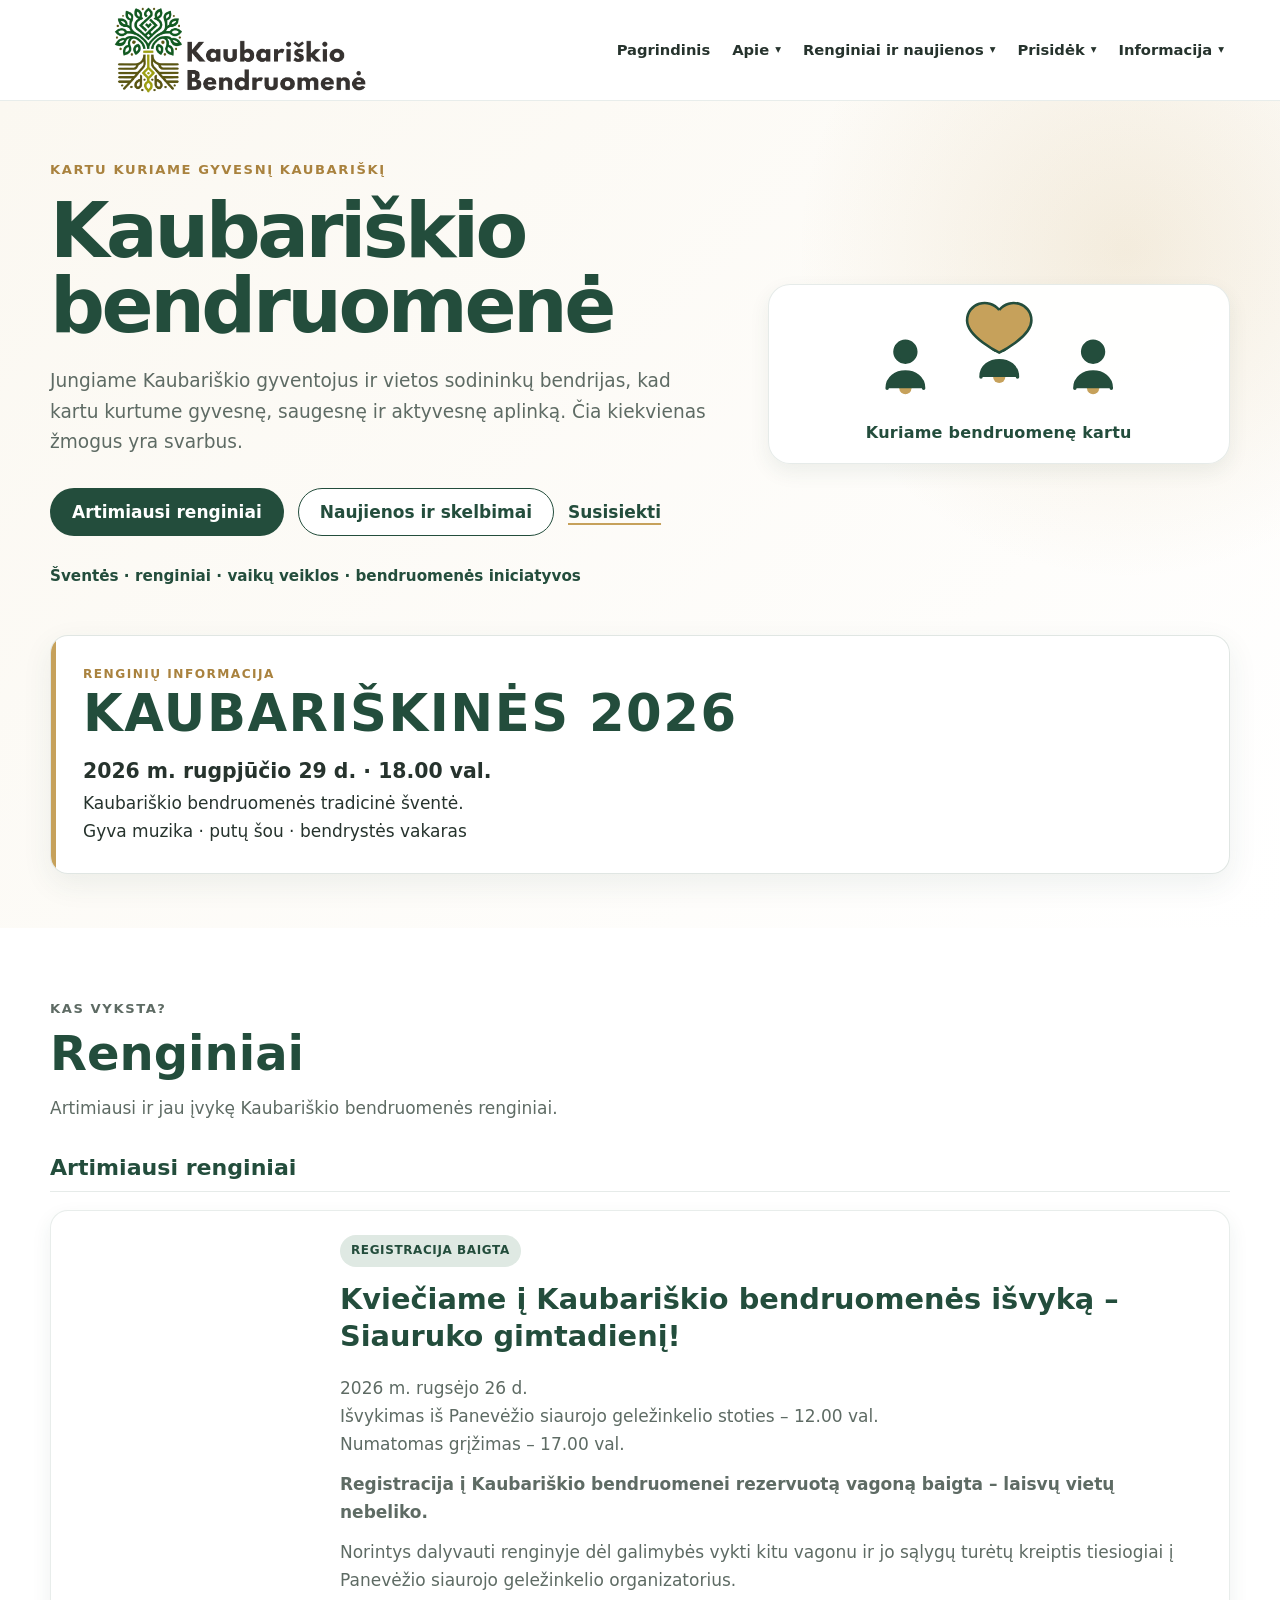
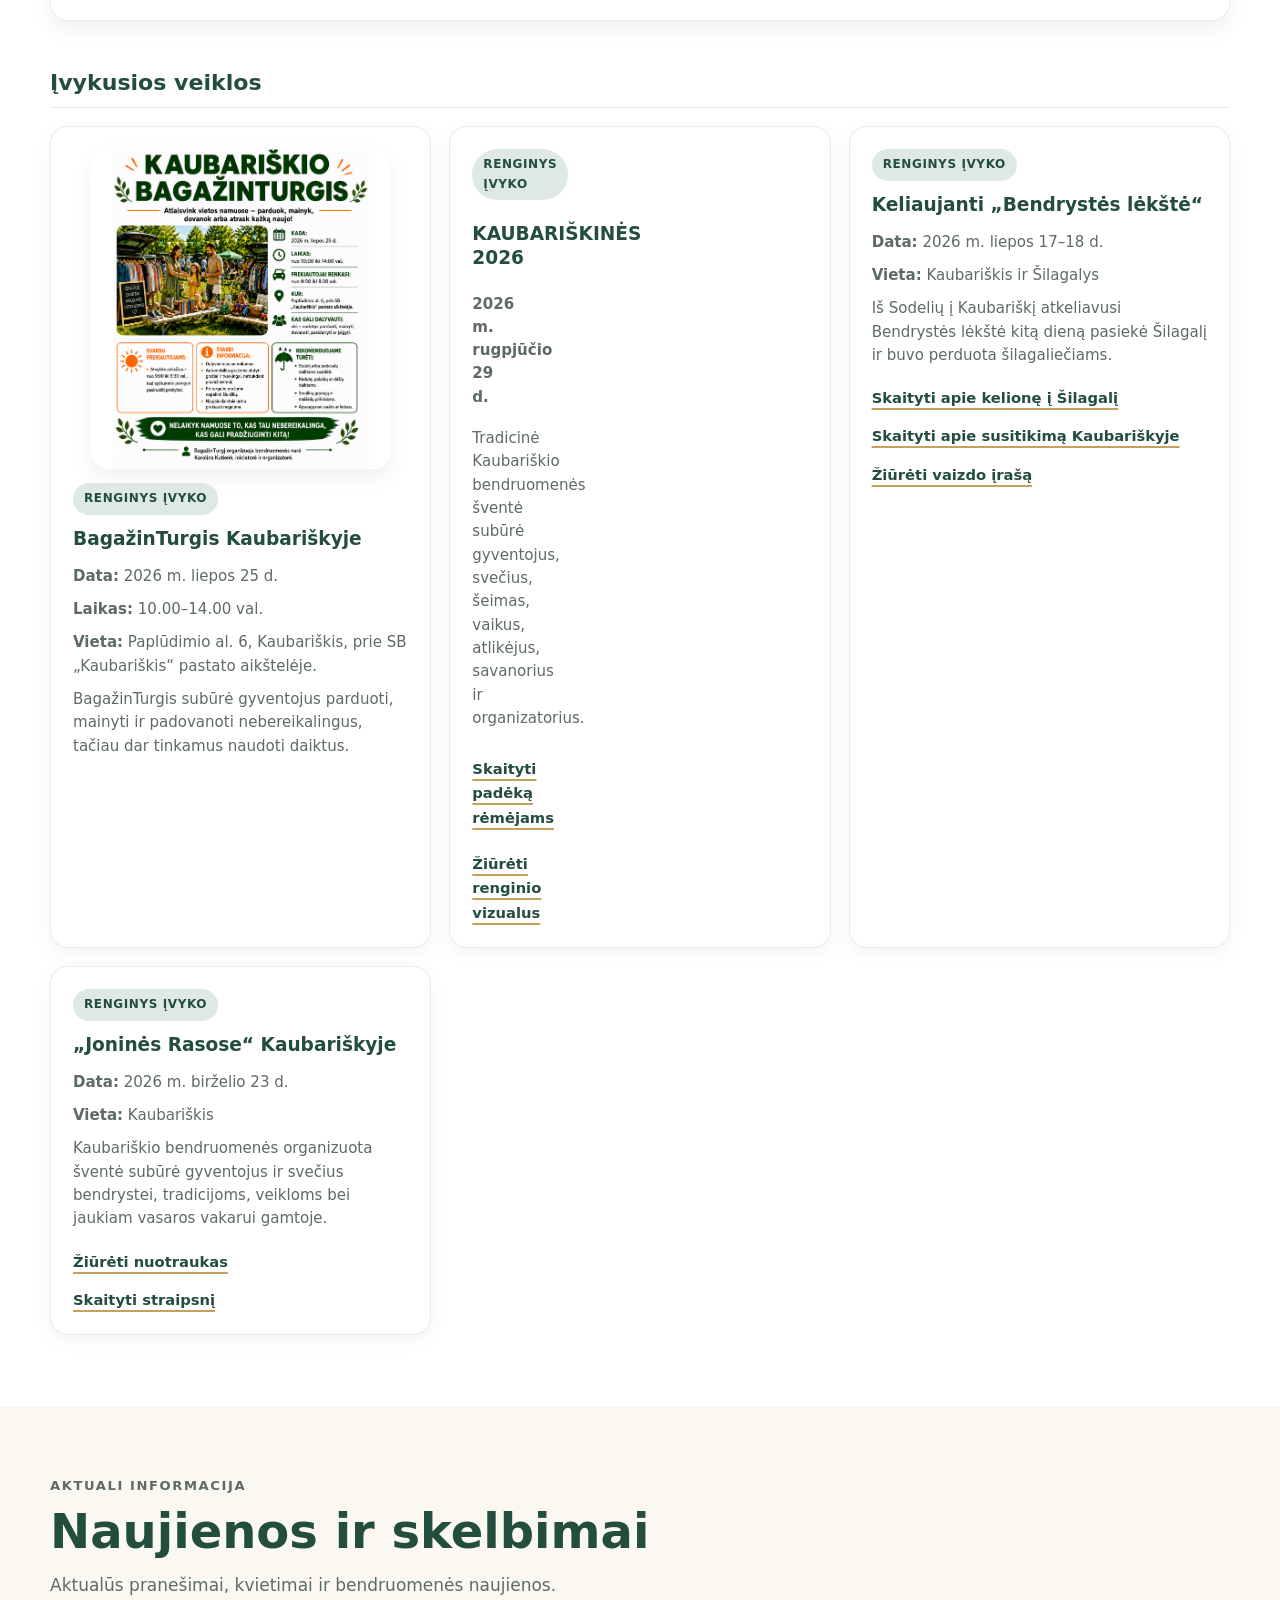
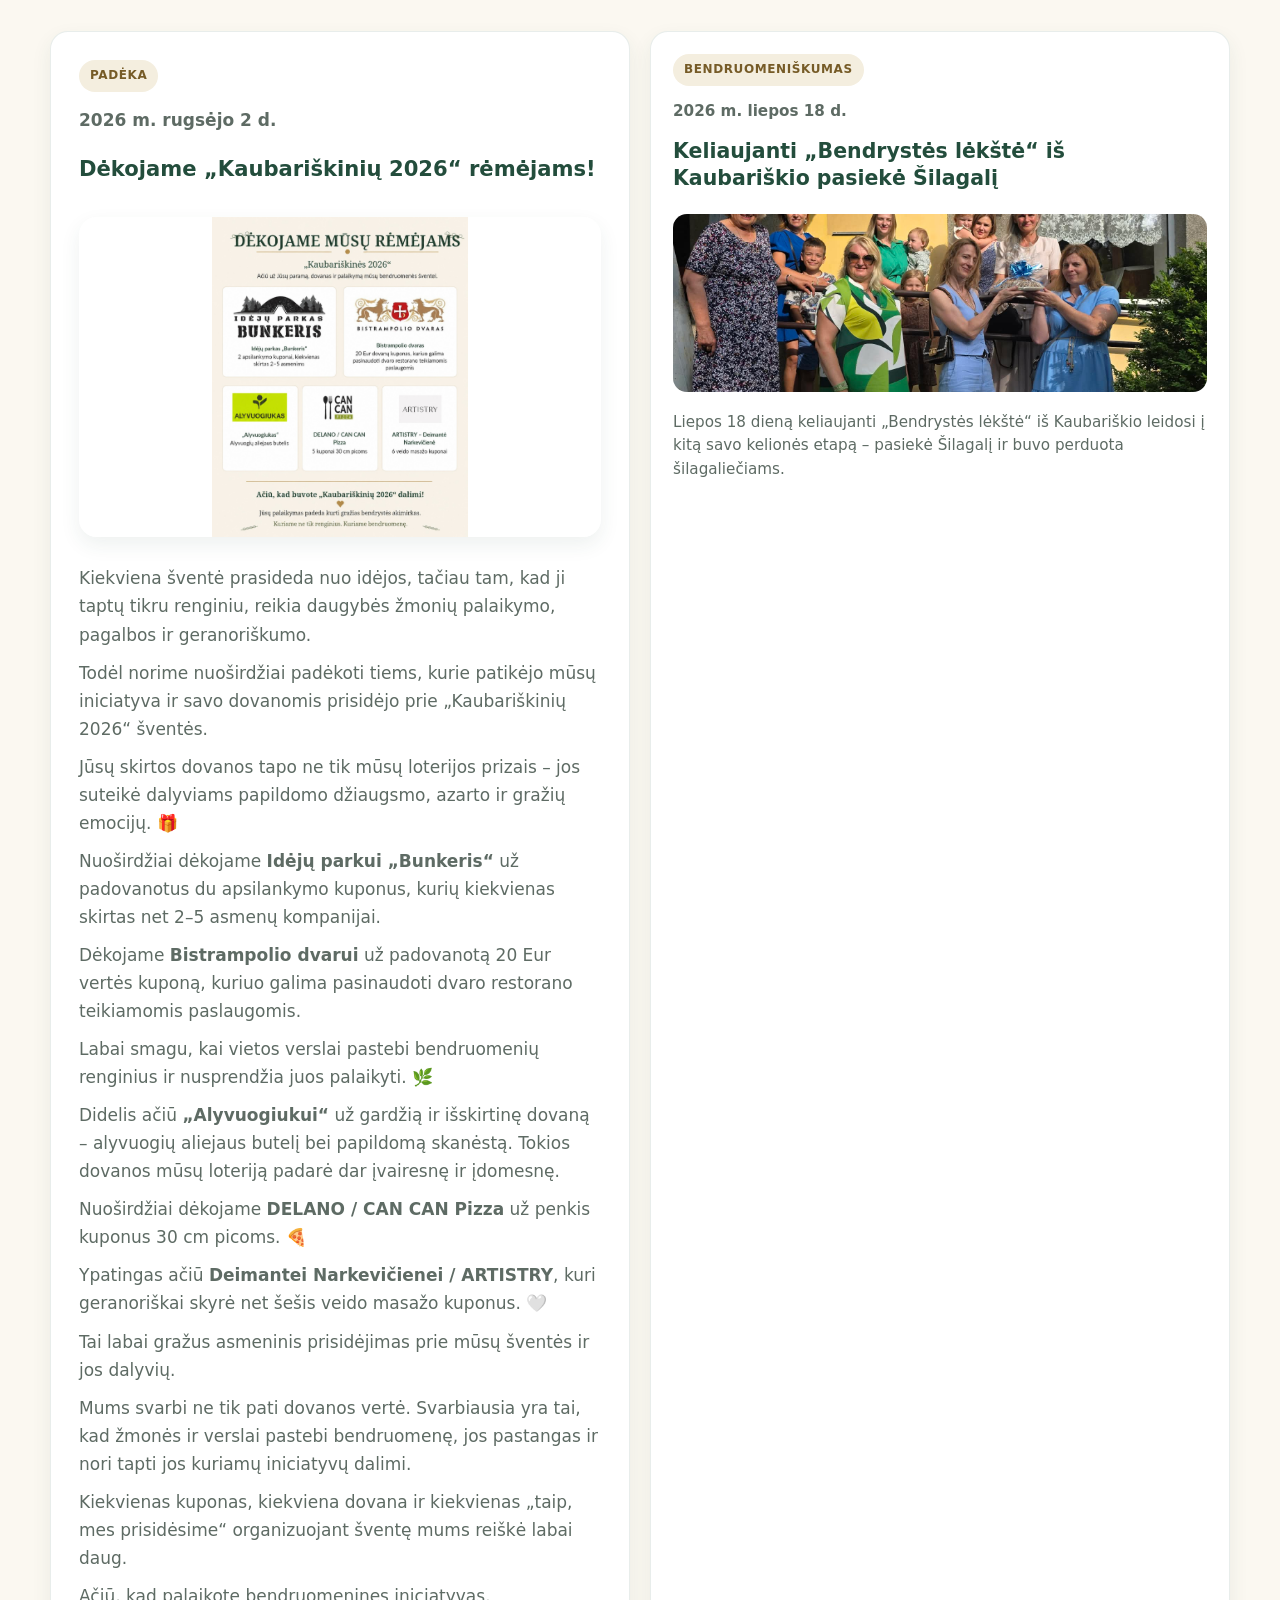
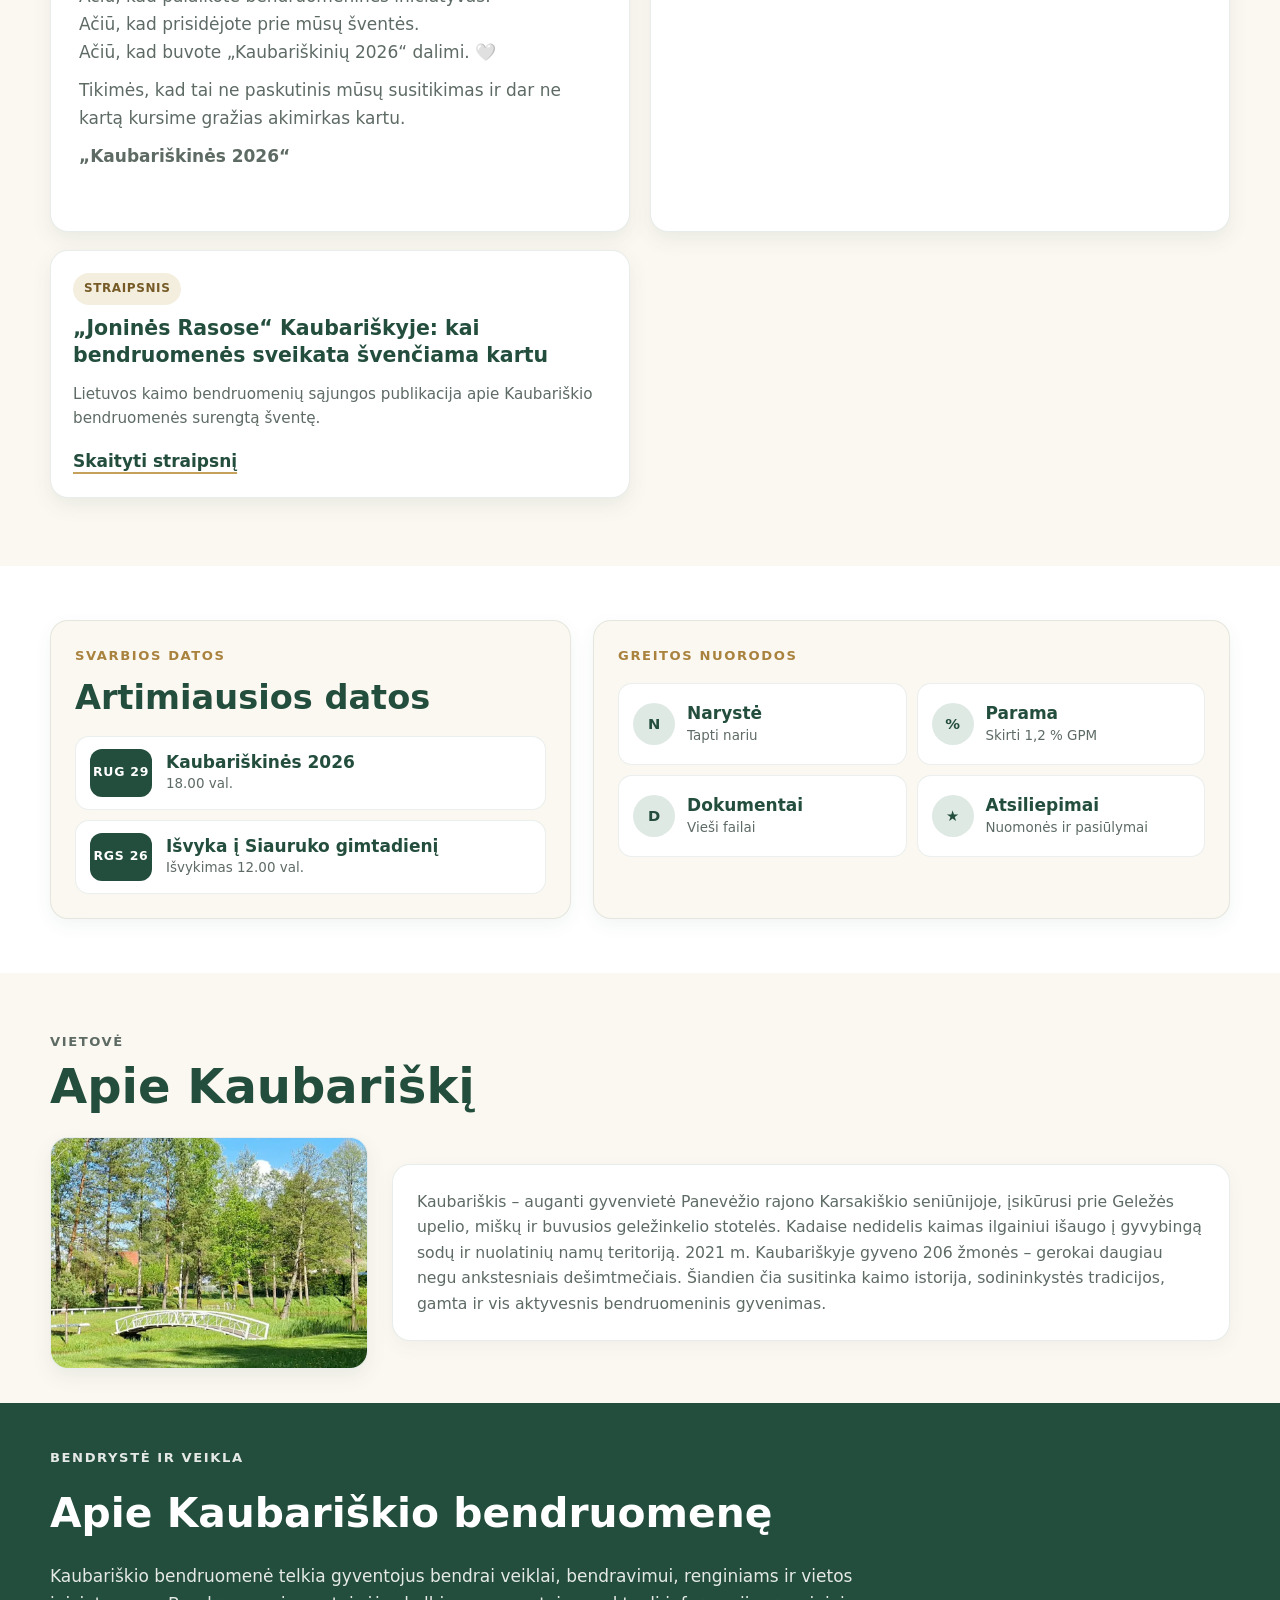
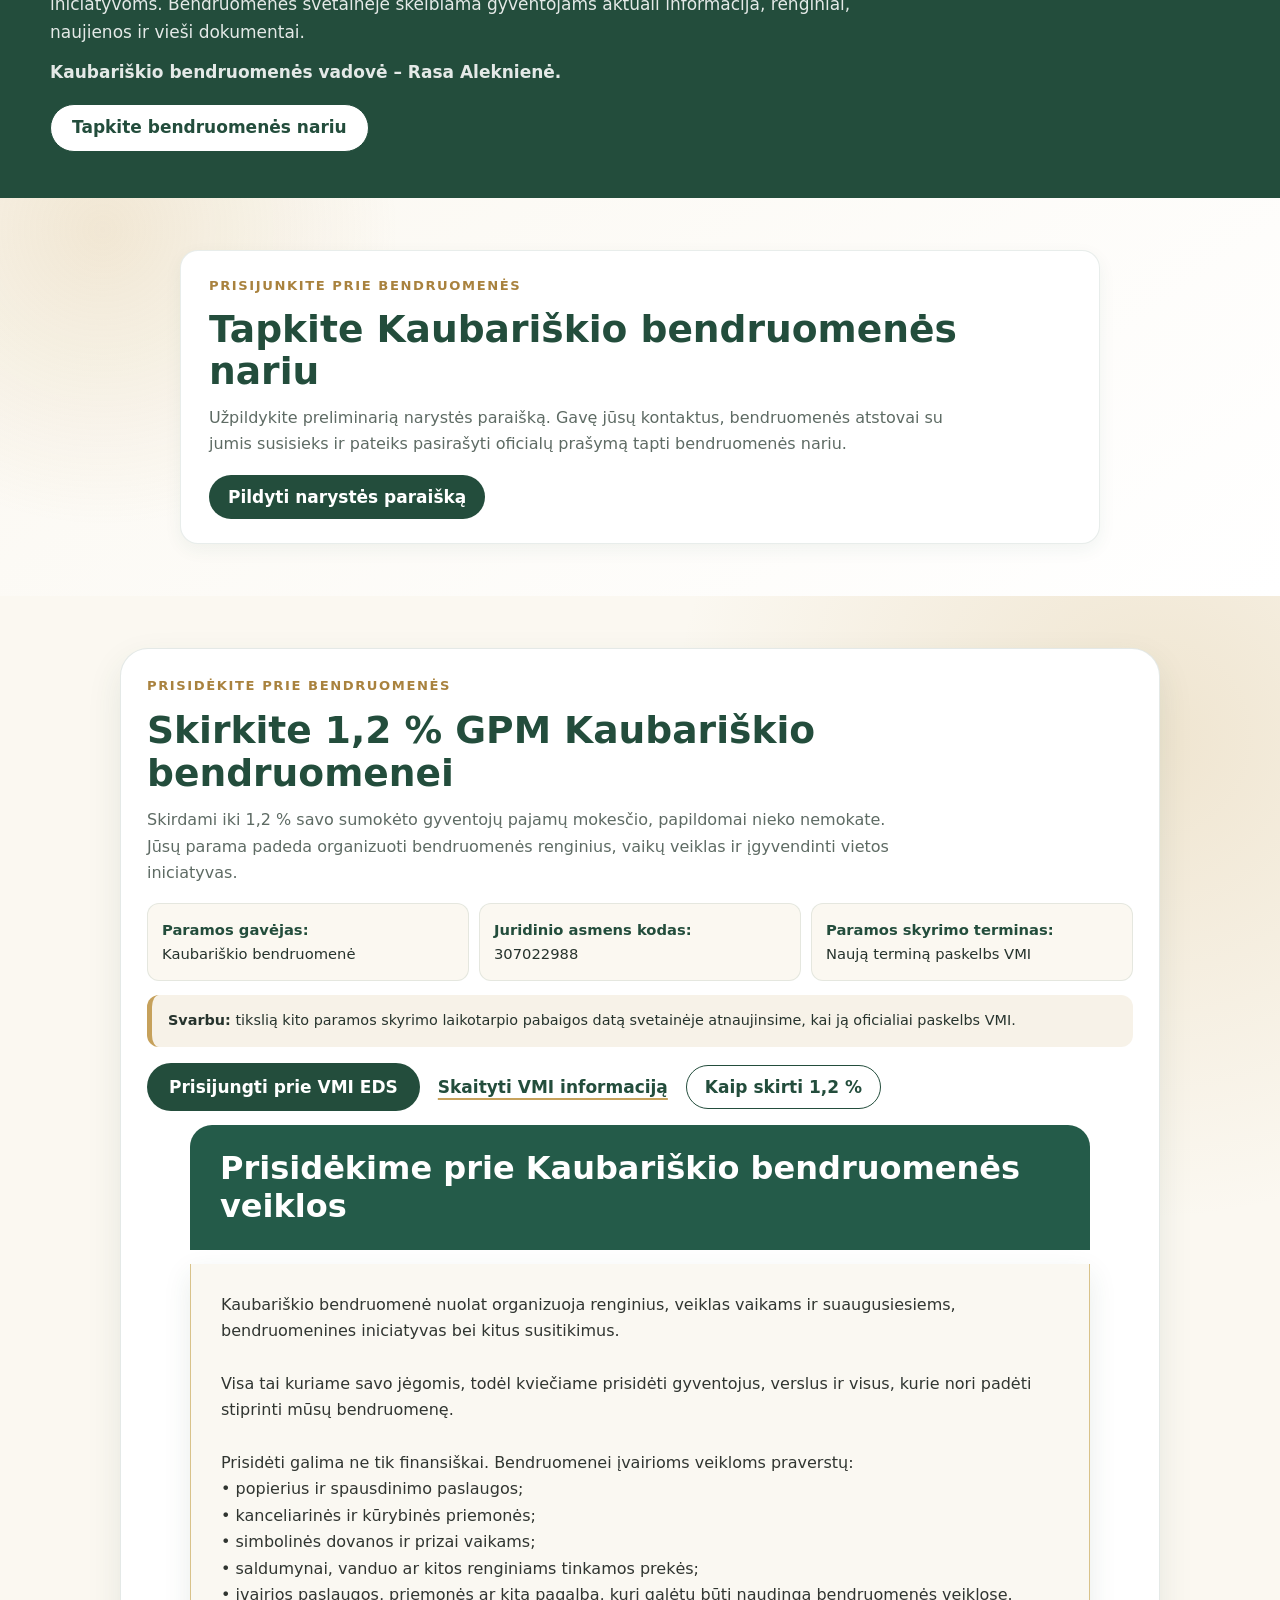
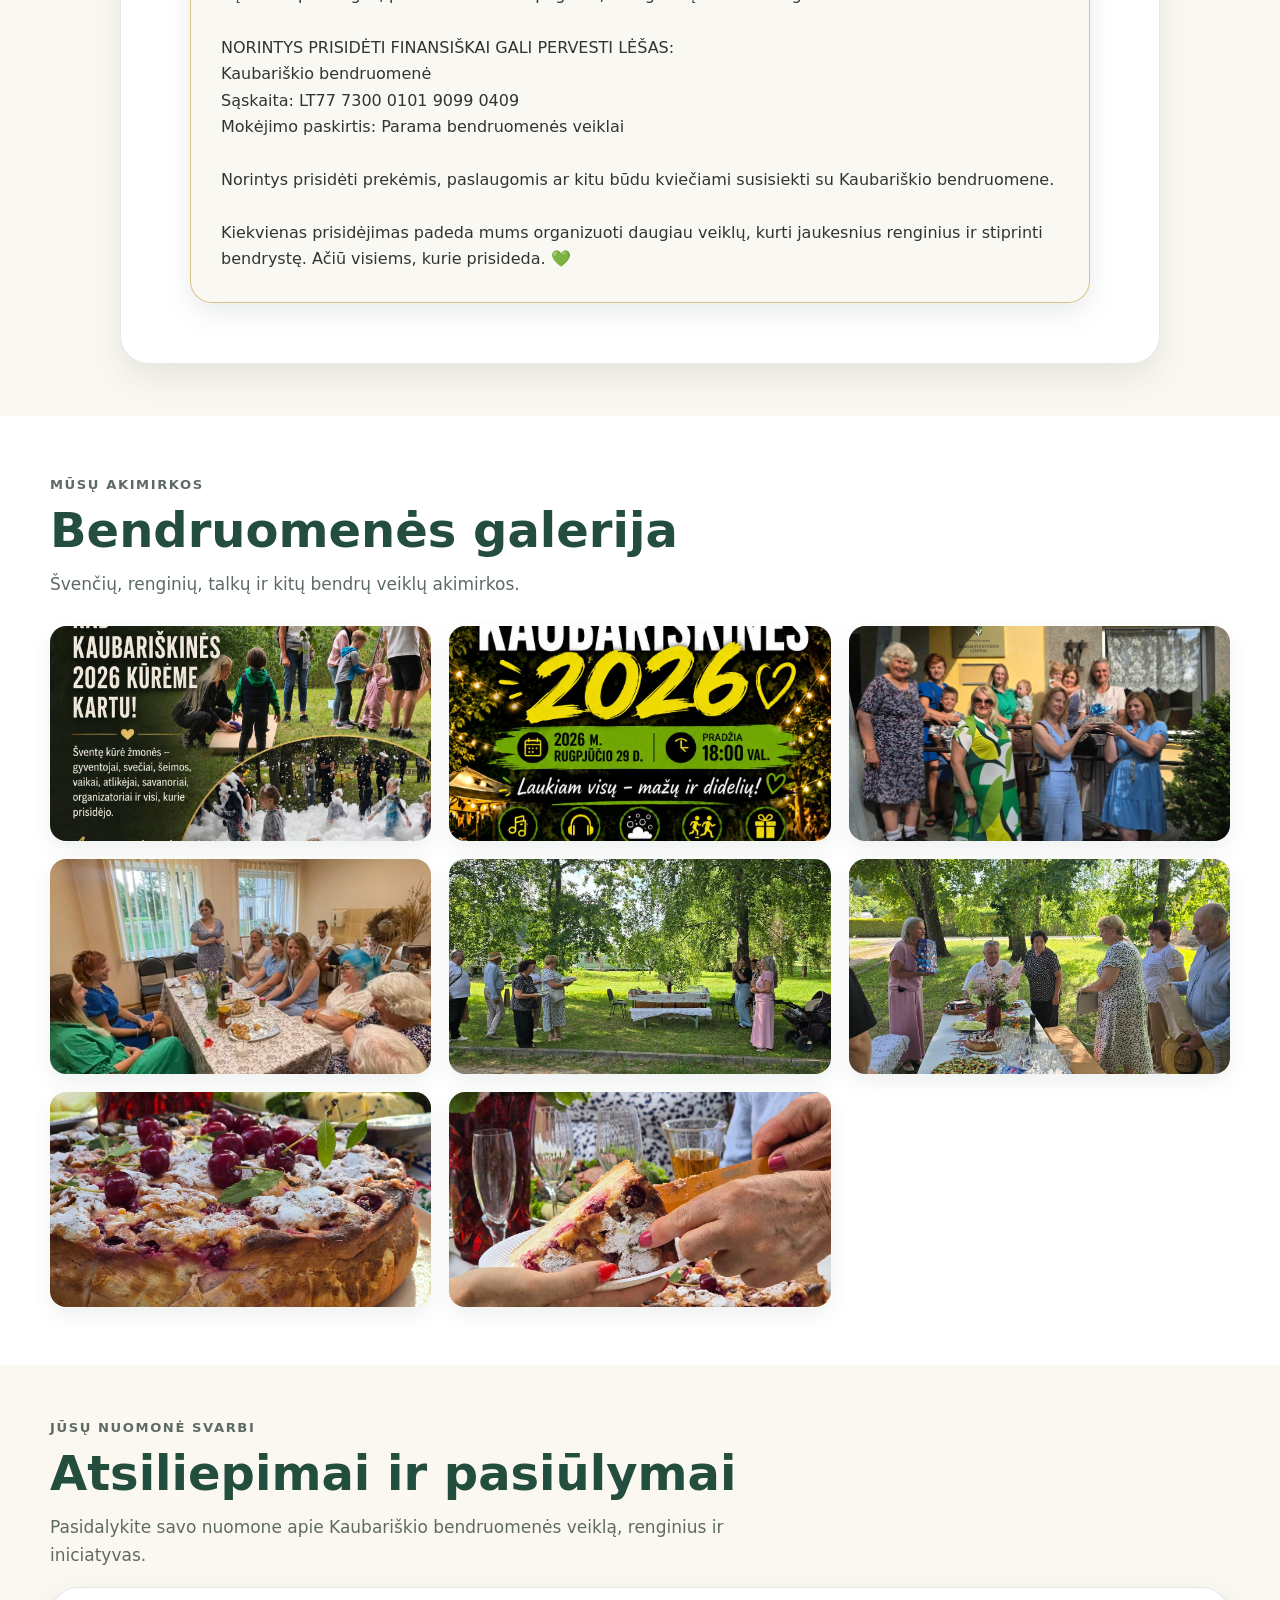
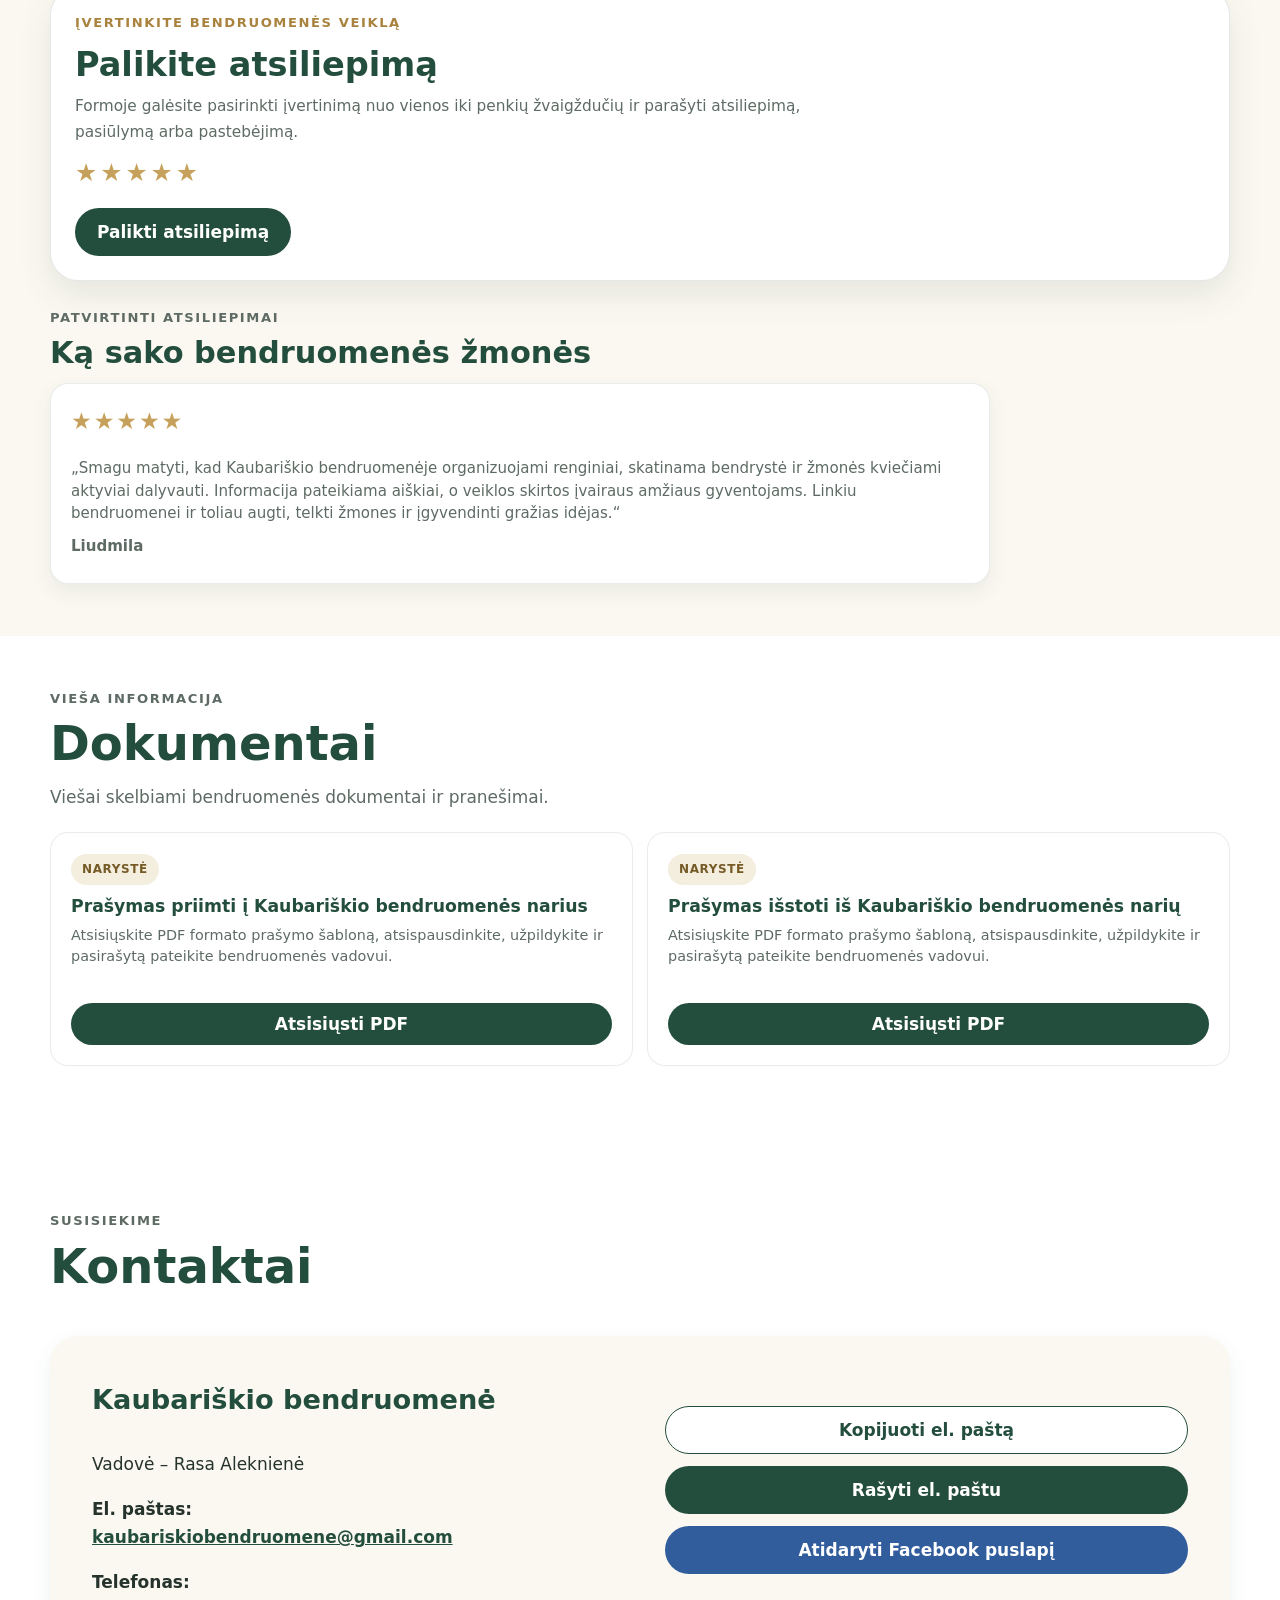
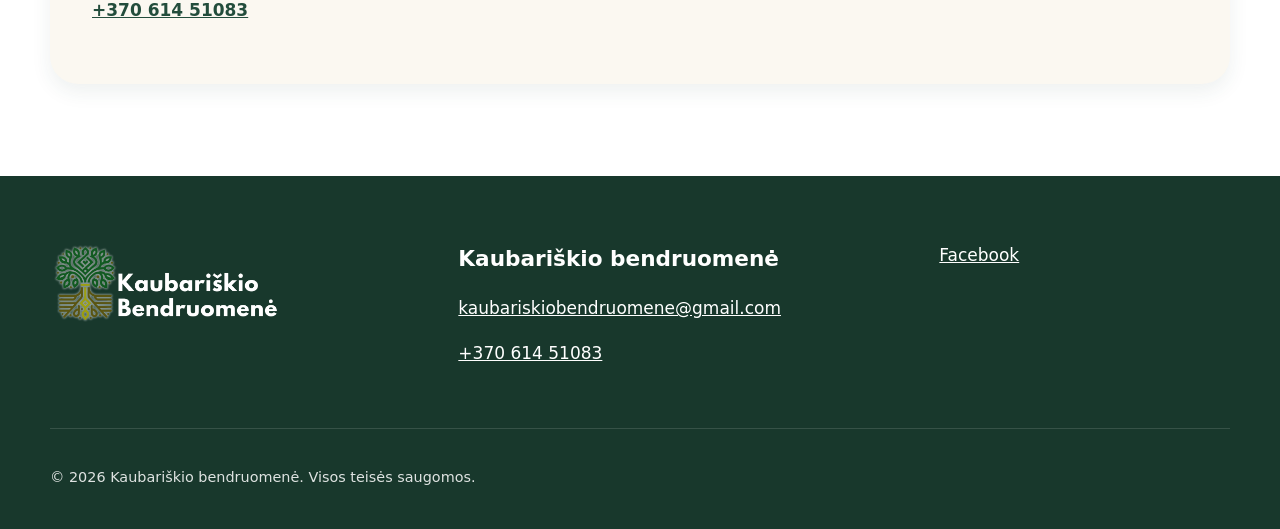
==== commit 96736b66: "Atnaujinti renginių ir Siauruko registracijos informaciją" ====
--- a/index.html
+++ b/index.html
@@ -24,8 +24,8 @@
 
   <div class="announcement-bar">
     <p>
-      2026 m. rugsėjo 26 d. – Kaubariškio bendruomenės išvyka į
-      Siauruko gimtadienį.
+      Naujausia informacija – dėkojame „Kaubariškinių 2026“
+      rėmėjams ir visiems, kurie šventę kūrė kartu.
     </p>
   </div>
 
@@ -332,32 +332,17 @@
           <div>
 
             <p class="event-label">
-              ARTIMIAUSIAS RENGINYS
+              RENGINIŲ INFORMACIJA
             </p>
 
             <h2>
-              IŠVYKA Į SIAURUKO GIMTADIENĮ
+              ŠIUO METU NAUJŲ RENGINIŲ NEPASKELBTA
             </h2>
 
             <p>
-              <strong>2026 m. rugsėjo 26 d. · 12.00 val.</strong><br>
-              Kaubariškio bendruomenei rezervuotas atskiras vagonas.
-            </p>
-
-          </div>
-
-          <div class="event-card-actions">
-
-            <span class="status-badge">
-              ARTĖJA
-            </span>
-
-            <a
-              href="#siauruko-gimtadienis-2026"
-              class="button button-small"
-            >
-              Plačiau
-            </a>
+              Apie naujas Kaubariškio bendruomenės veiklas ir
+              registracijas informuosime šiame puslapyje.
+            </p>
 
           </div>
 
@@ -398,23 +383,8 @@
             class="content-card"
           >
 
-            <button
-              class="event-poster-button event-poster-button-tall gallery-item"
-              type="button"
-              aria-label="Atidaryti Siauruko gimtadienio išvykos plakatą"
-            >
-
-              <img
-                src="images/siauruko-gimtadienis-2026-09-26.webp"
-                alt="Siauruko gimtadienio išvykos plakatas."
-                class="event-poster-image"
-                loading="lazy"
-              >
-
-            </button>
-
             <span class="status-badge">
-              ARTĖJA
+              REGISTRACIJA BAIGTA
             </span>
 
             <h3>
@@ -428,27 +398,17 @@
             </p>
 
             <p>
-              Kaubariškio bendruomenės nariams – 15 Eur.<br>
-              Kitiems dalyviams – 30 Eur.
+              <strong>
+                Registracija į Kaubariškio bendruomenei rezervuotą
+                vagoną baigta – laisvų vietų nebeliko.
+              </strong>
             </p>
 
             <p>
-              Kaubariškio bendruomenei jau rezervuotas atskiras vagonas.
-              Vietų skaičius ribotas, todėl būtina išankstinė registracija.
-            </p>
-
-            <p>
-              Registracija ir informacija:<br>
-              Rasa,
-              <a href="tel:+37061451083">+370 614 51083</a>
-            </p>
-
-            <a
-              href="tel:+37061451083"
-              class="button button-primary event-register-button"
-            >
-              Skambinti ir registruotis
-            </a>
+              Norintys dalyvauti renginyje dėl galimybės vykti kitu
+              vagonu ir jo sąlygų turėtų kreiptis tiesiogiai į
+              Panevėžio siaurojo geležinkelio organizatorius.
+            </p>
 
           </article>
 
@@ -1238,13 +1198,8 @@
             <div>
 
               <p>
-                <strong>Rugsėjo 26 d. · 12.00–17.00 val.</strong><br>
-                Kaubariškio bendruomenės išvyka į Siauruko gimtadienį
-              </p>
-
-              <p>
-                <strong>Vietų skaičius ribotas.</strong><br>
-                Registracija ir informacija telefonu +370 614 51083.
+                <strong>Šiuo metu naujų renginių nepaskelbta.</strong><br>
+                Informaciją apie būsimas veiklas paskelbsime čia.
               </p>
 
             </div>
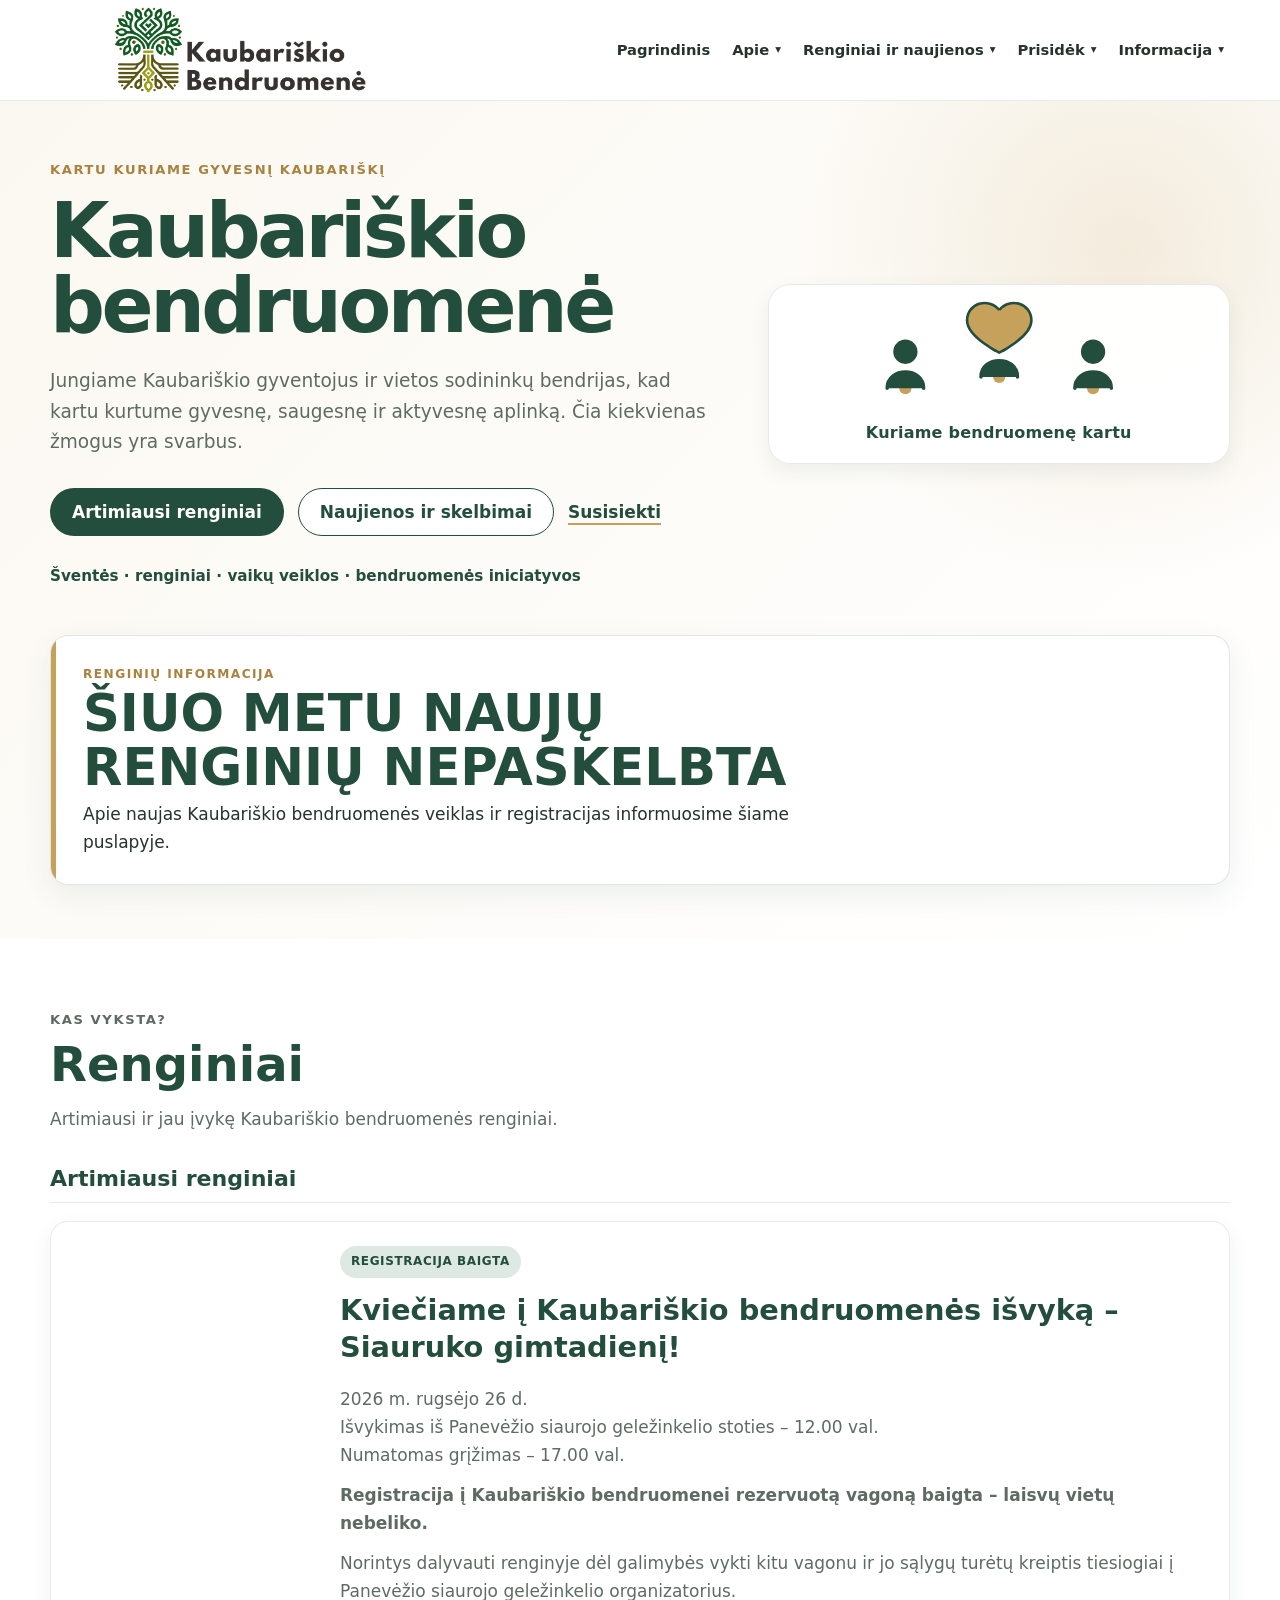
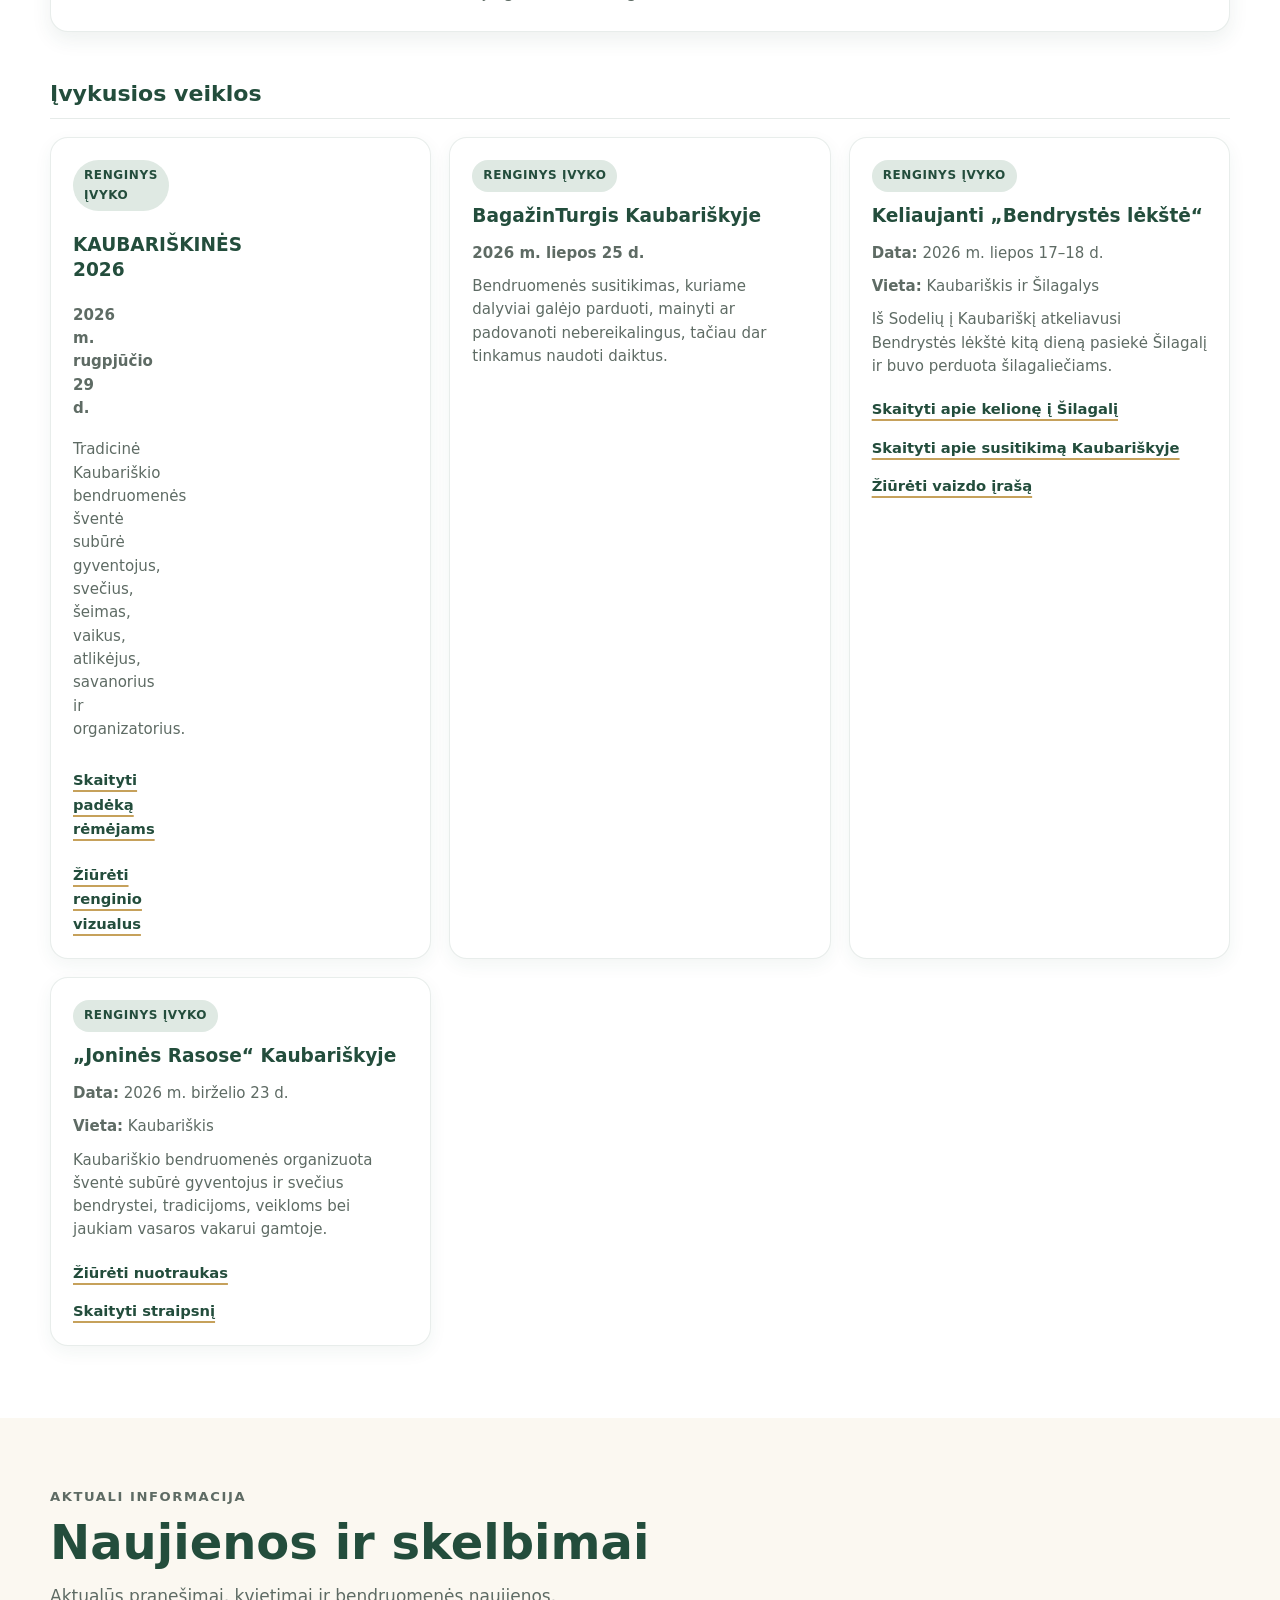
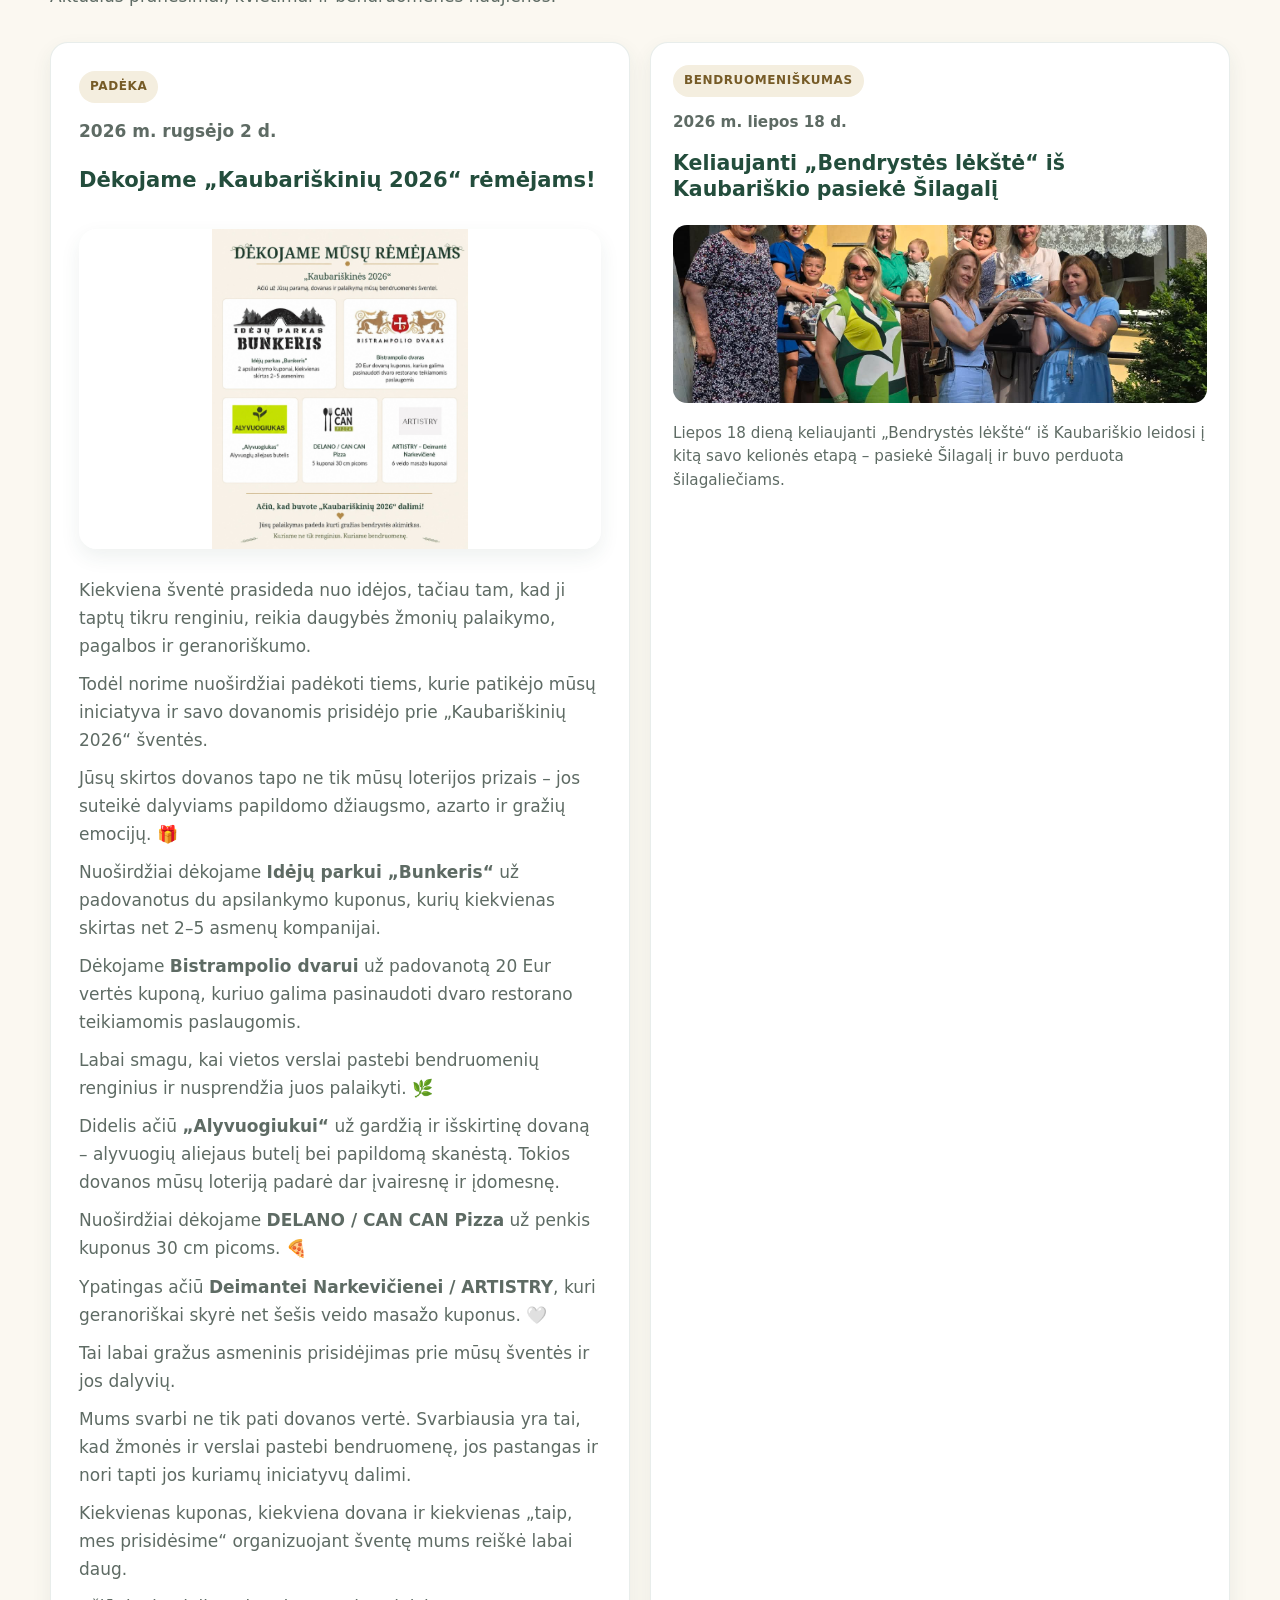
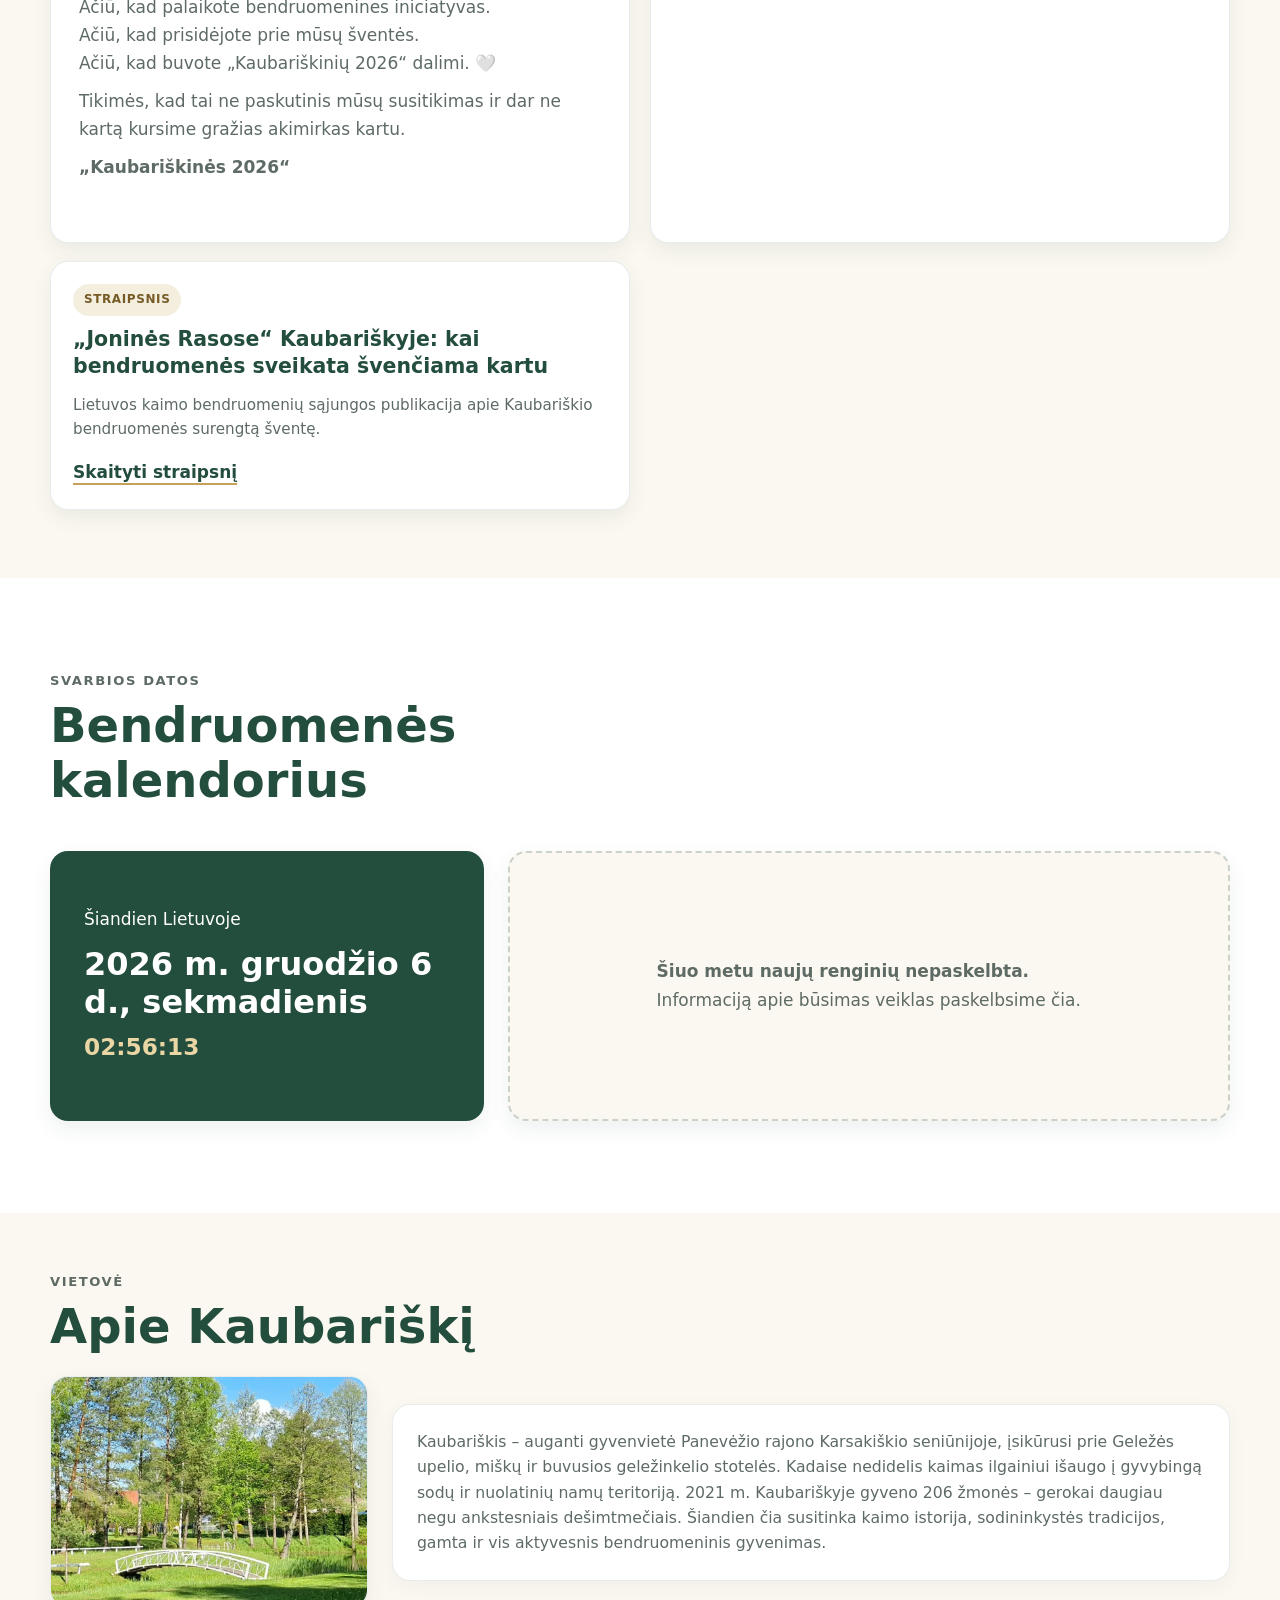
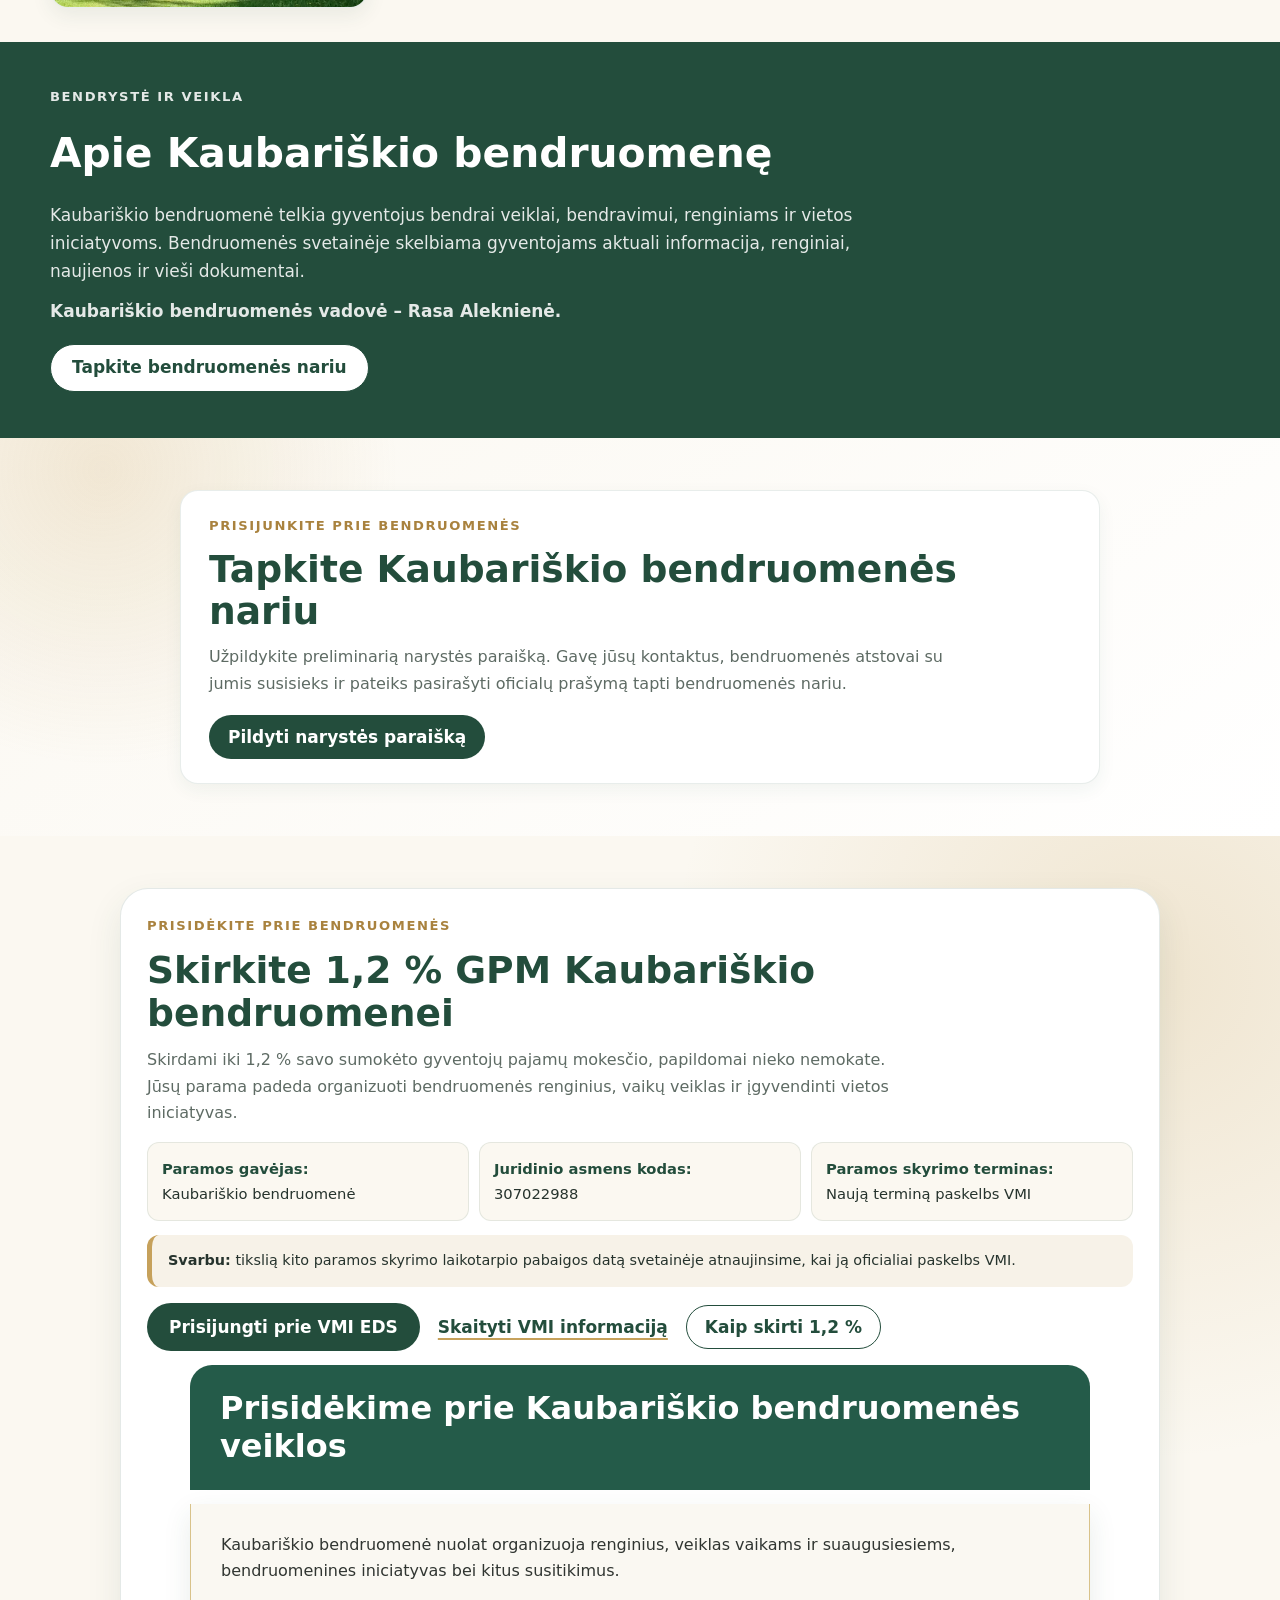
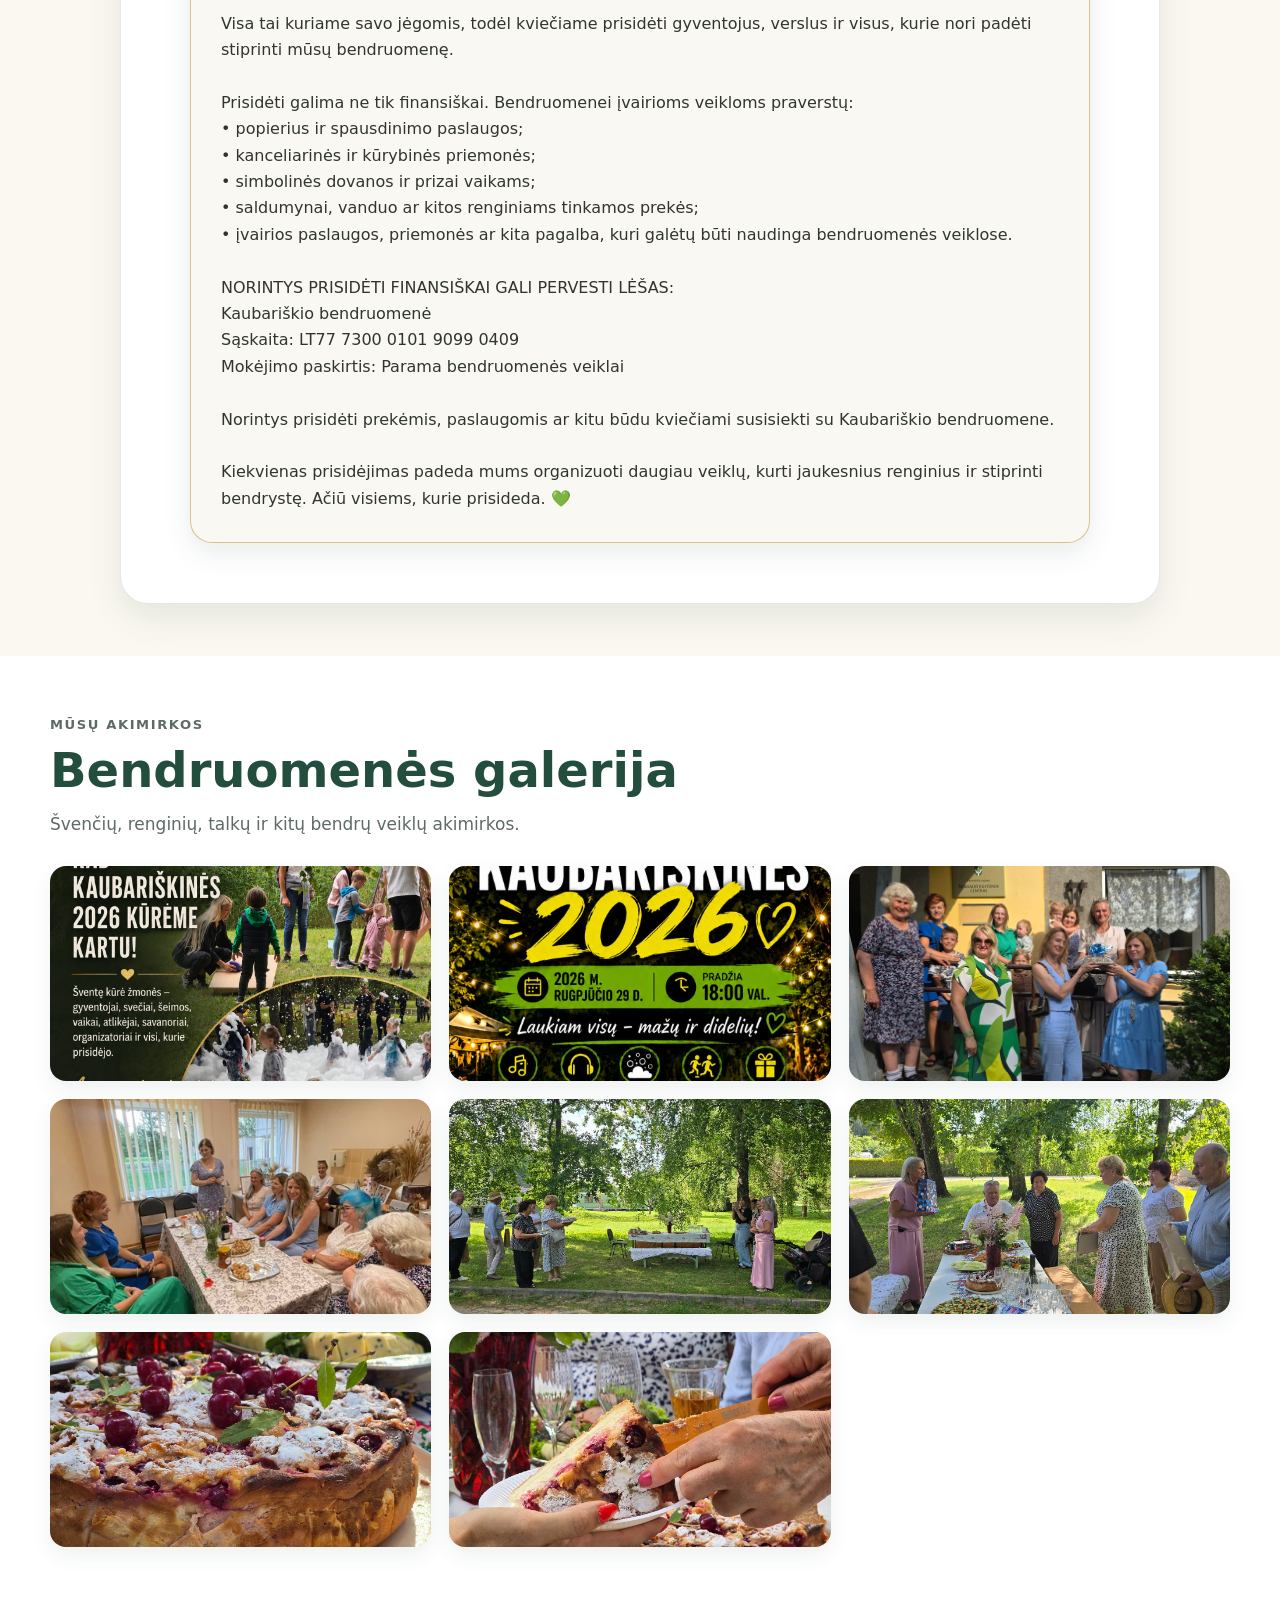
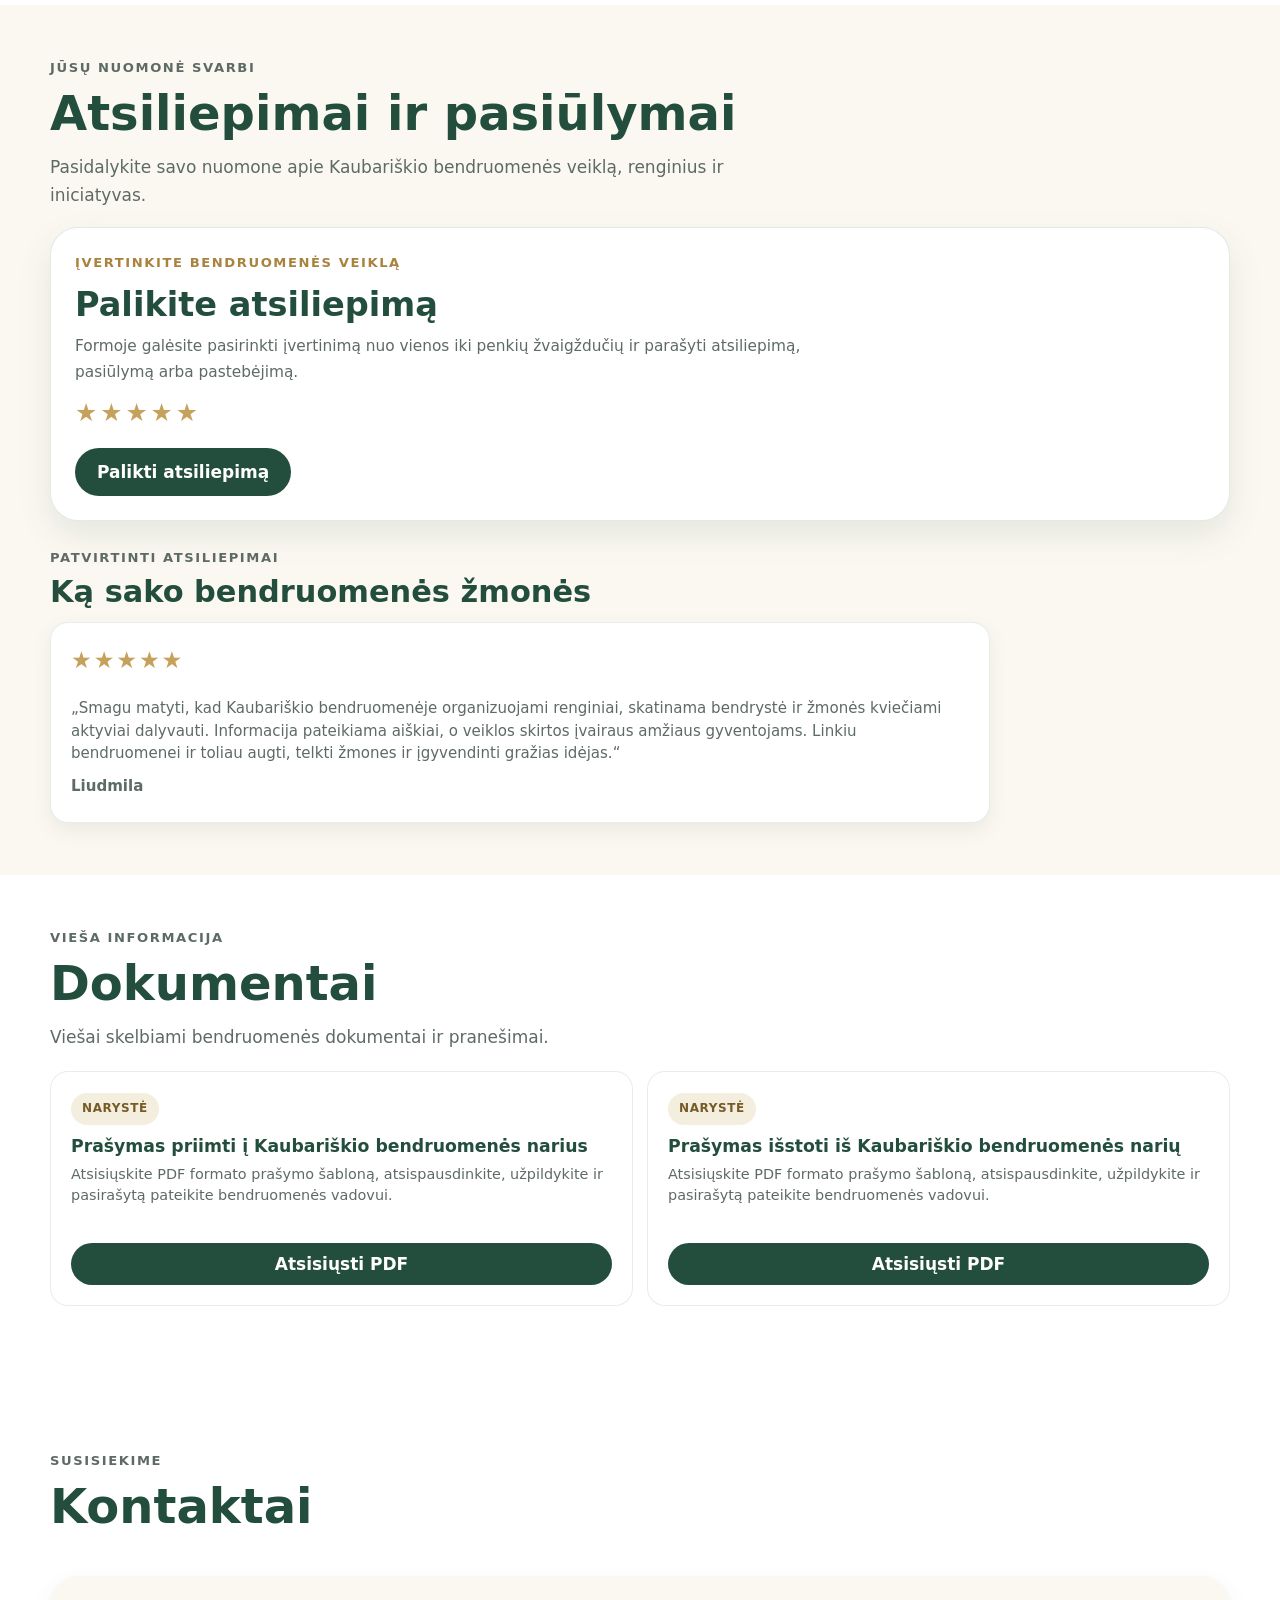
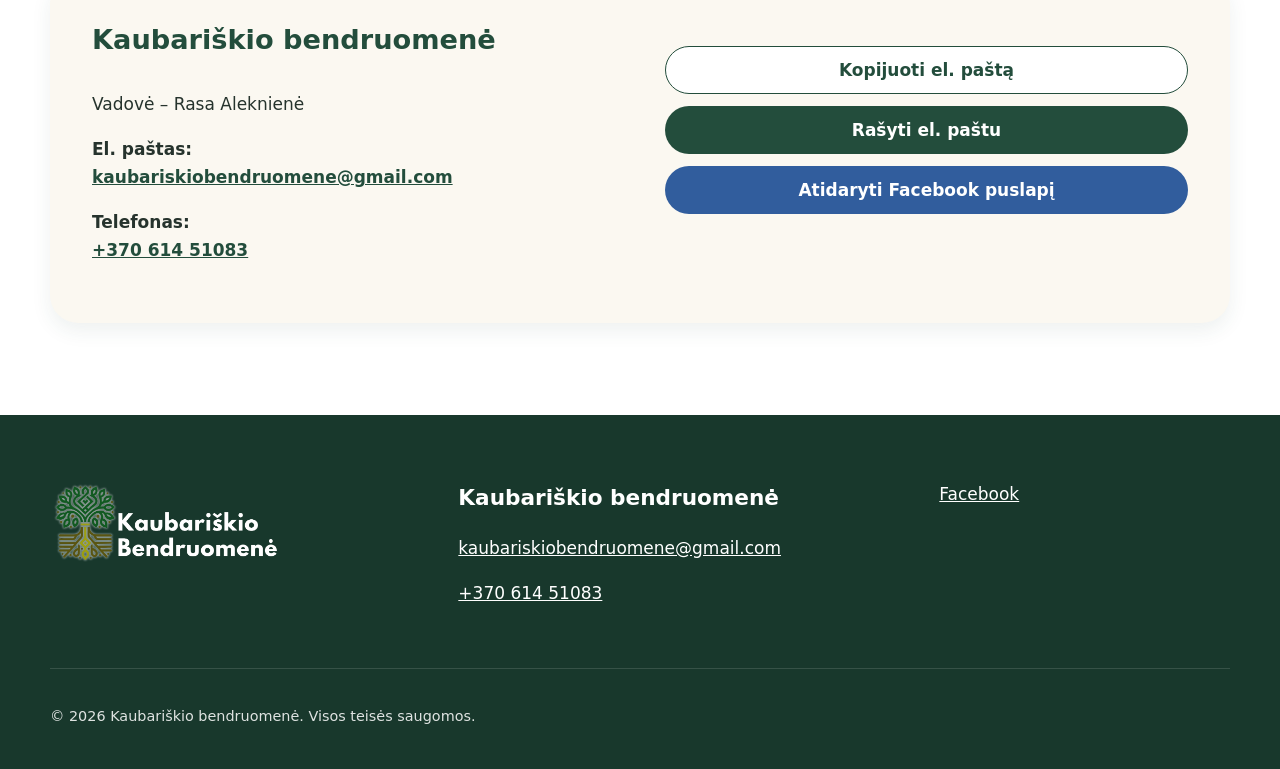
==== commit a983f29c: "Atnaujinti programos failo versijos žymą" ====
--- a/index.html
+++ b/index.html
@@ -2412,7 +2412,7 @@
 
   </div>
 
-  <script src="script.js?v=20260819-4"></script>
+  <script src="script.js?v=20260902-1"></script>
 
 </body>
 </html>
